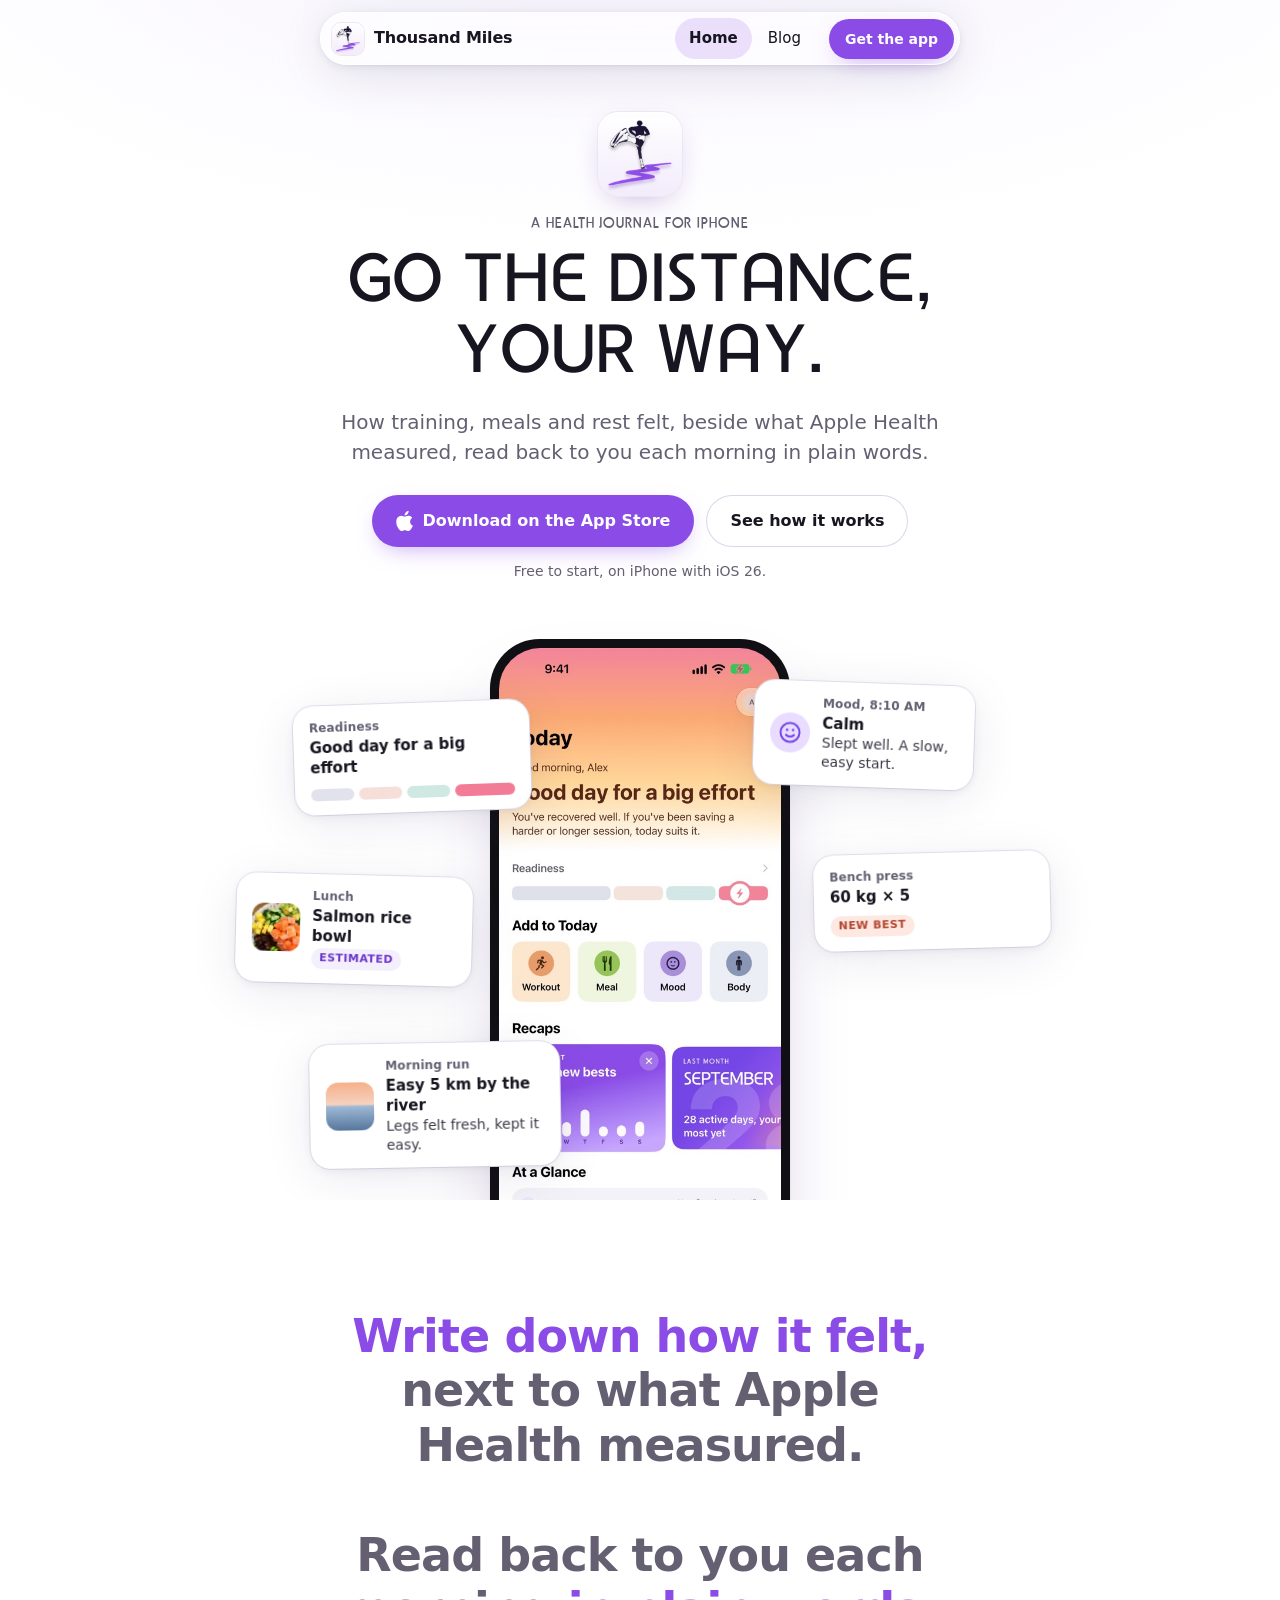
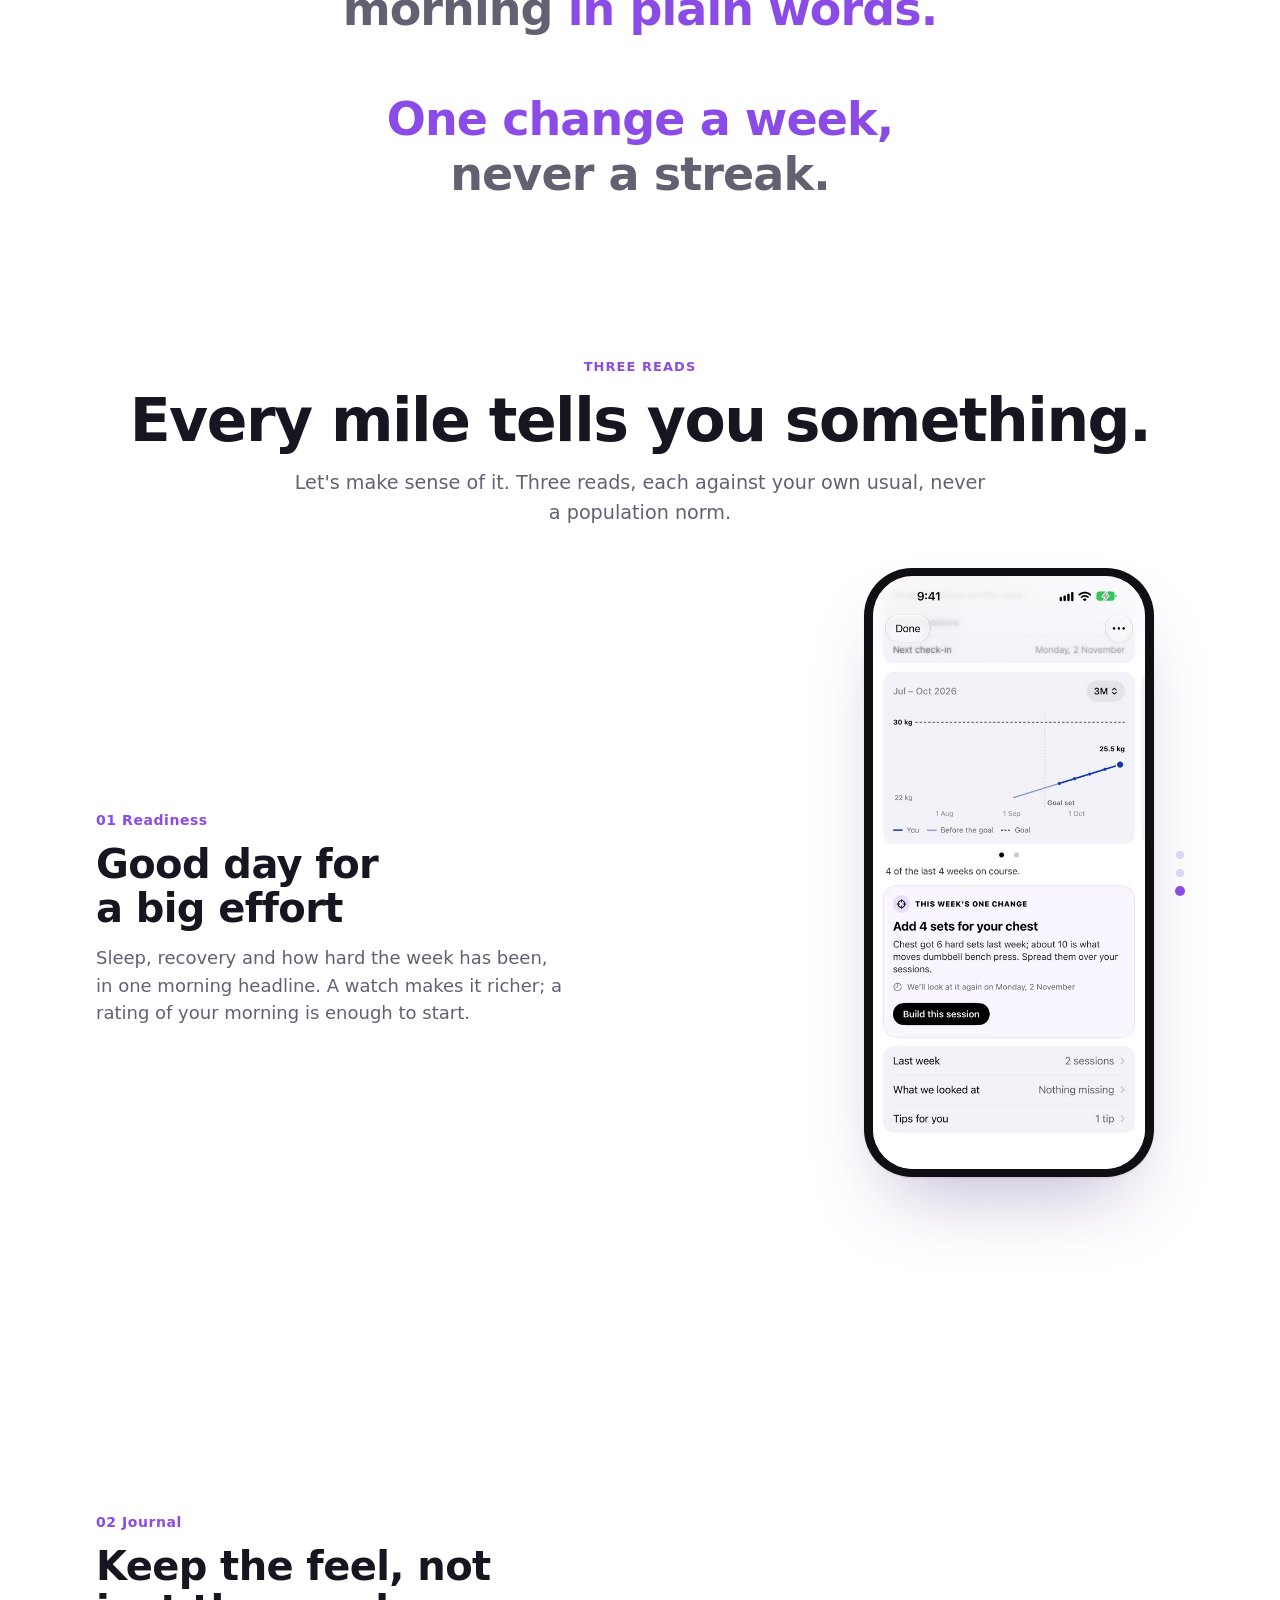
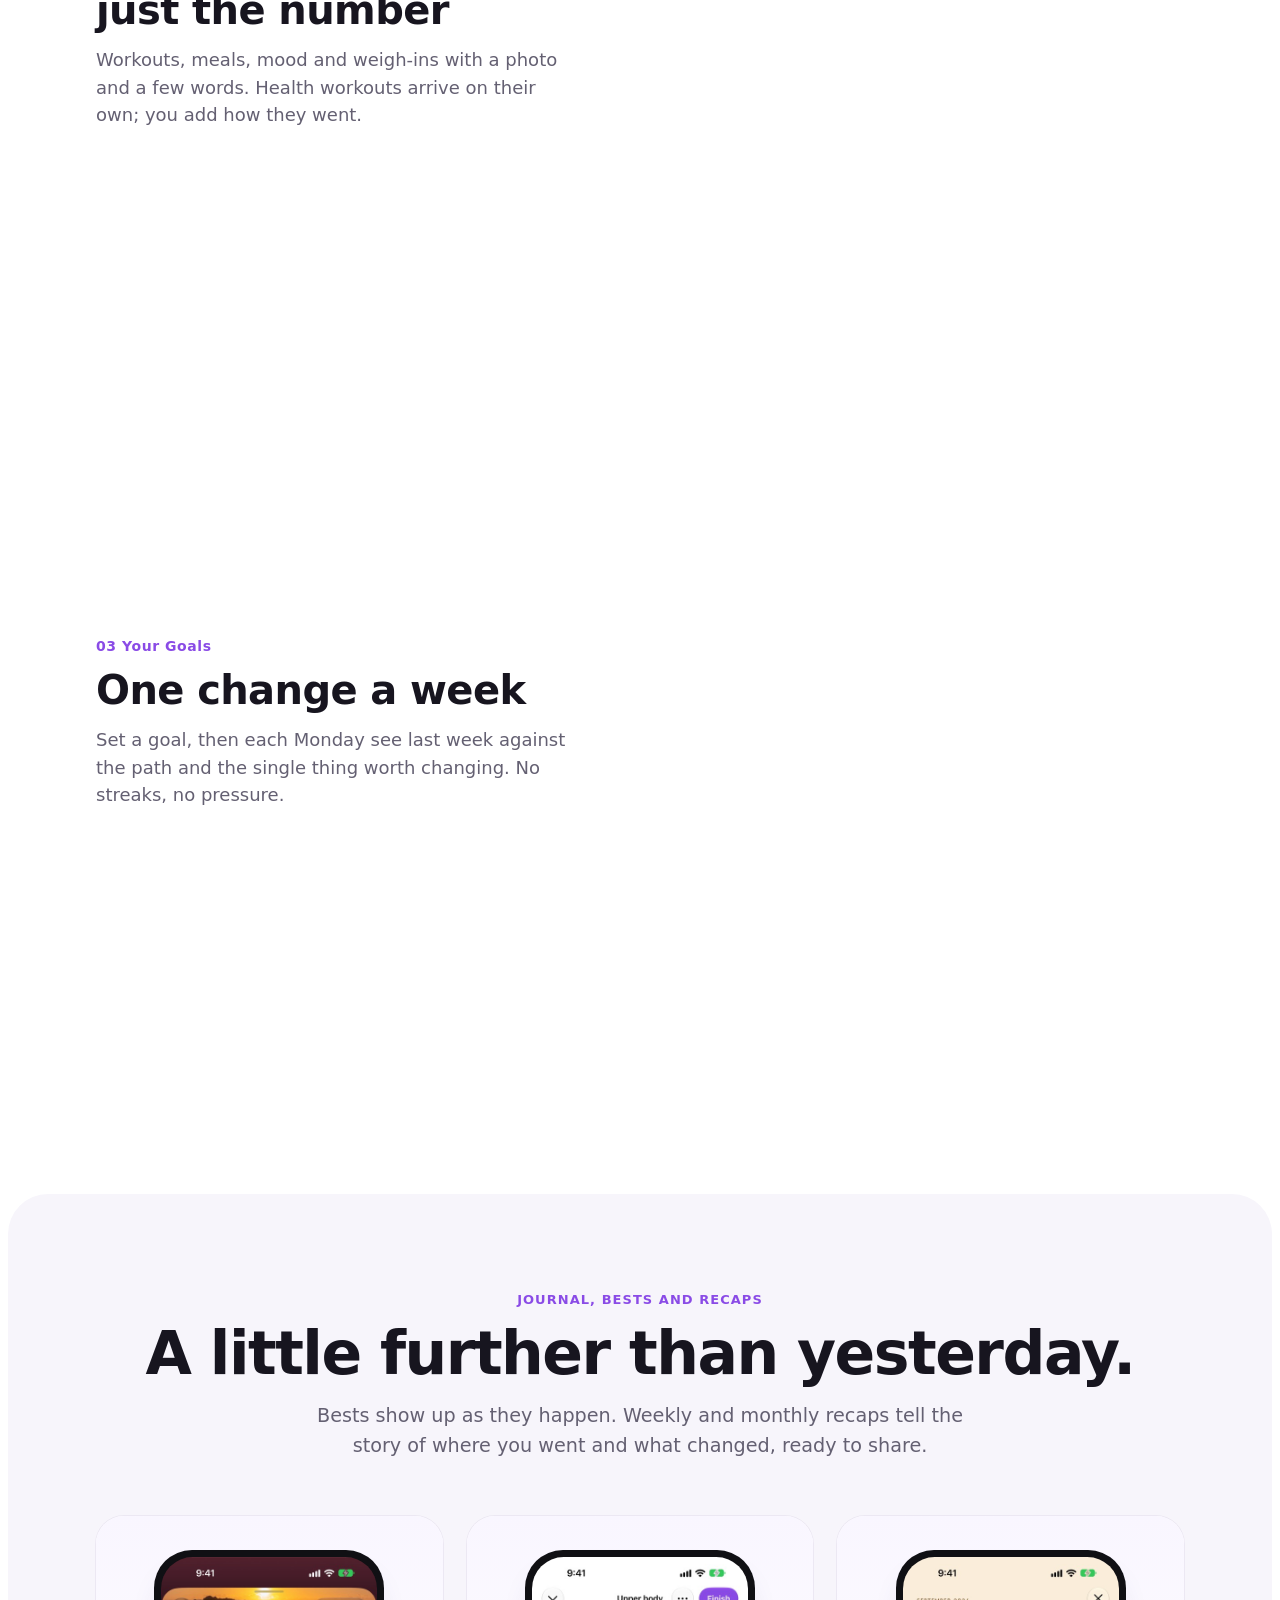
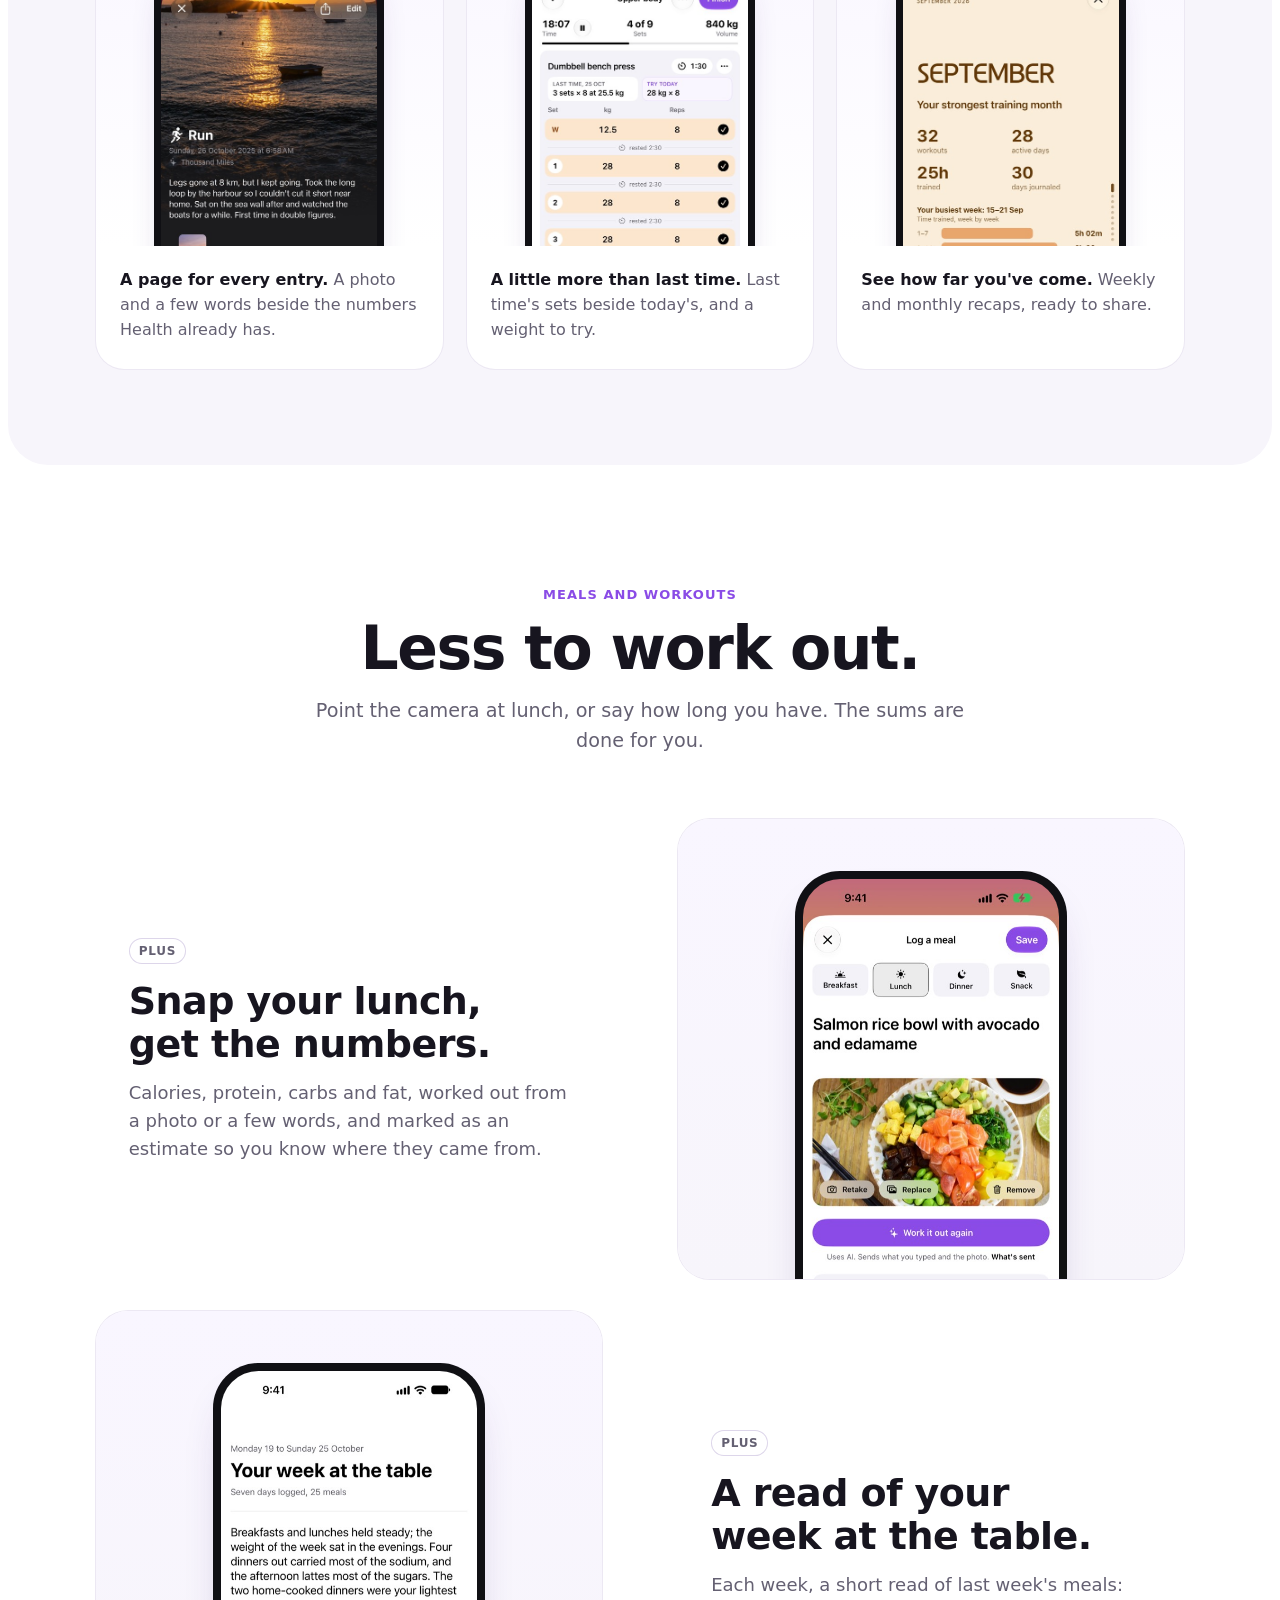
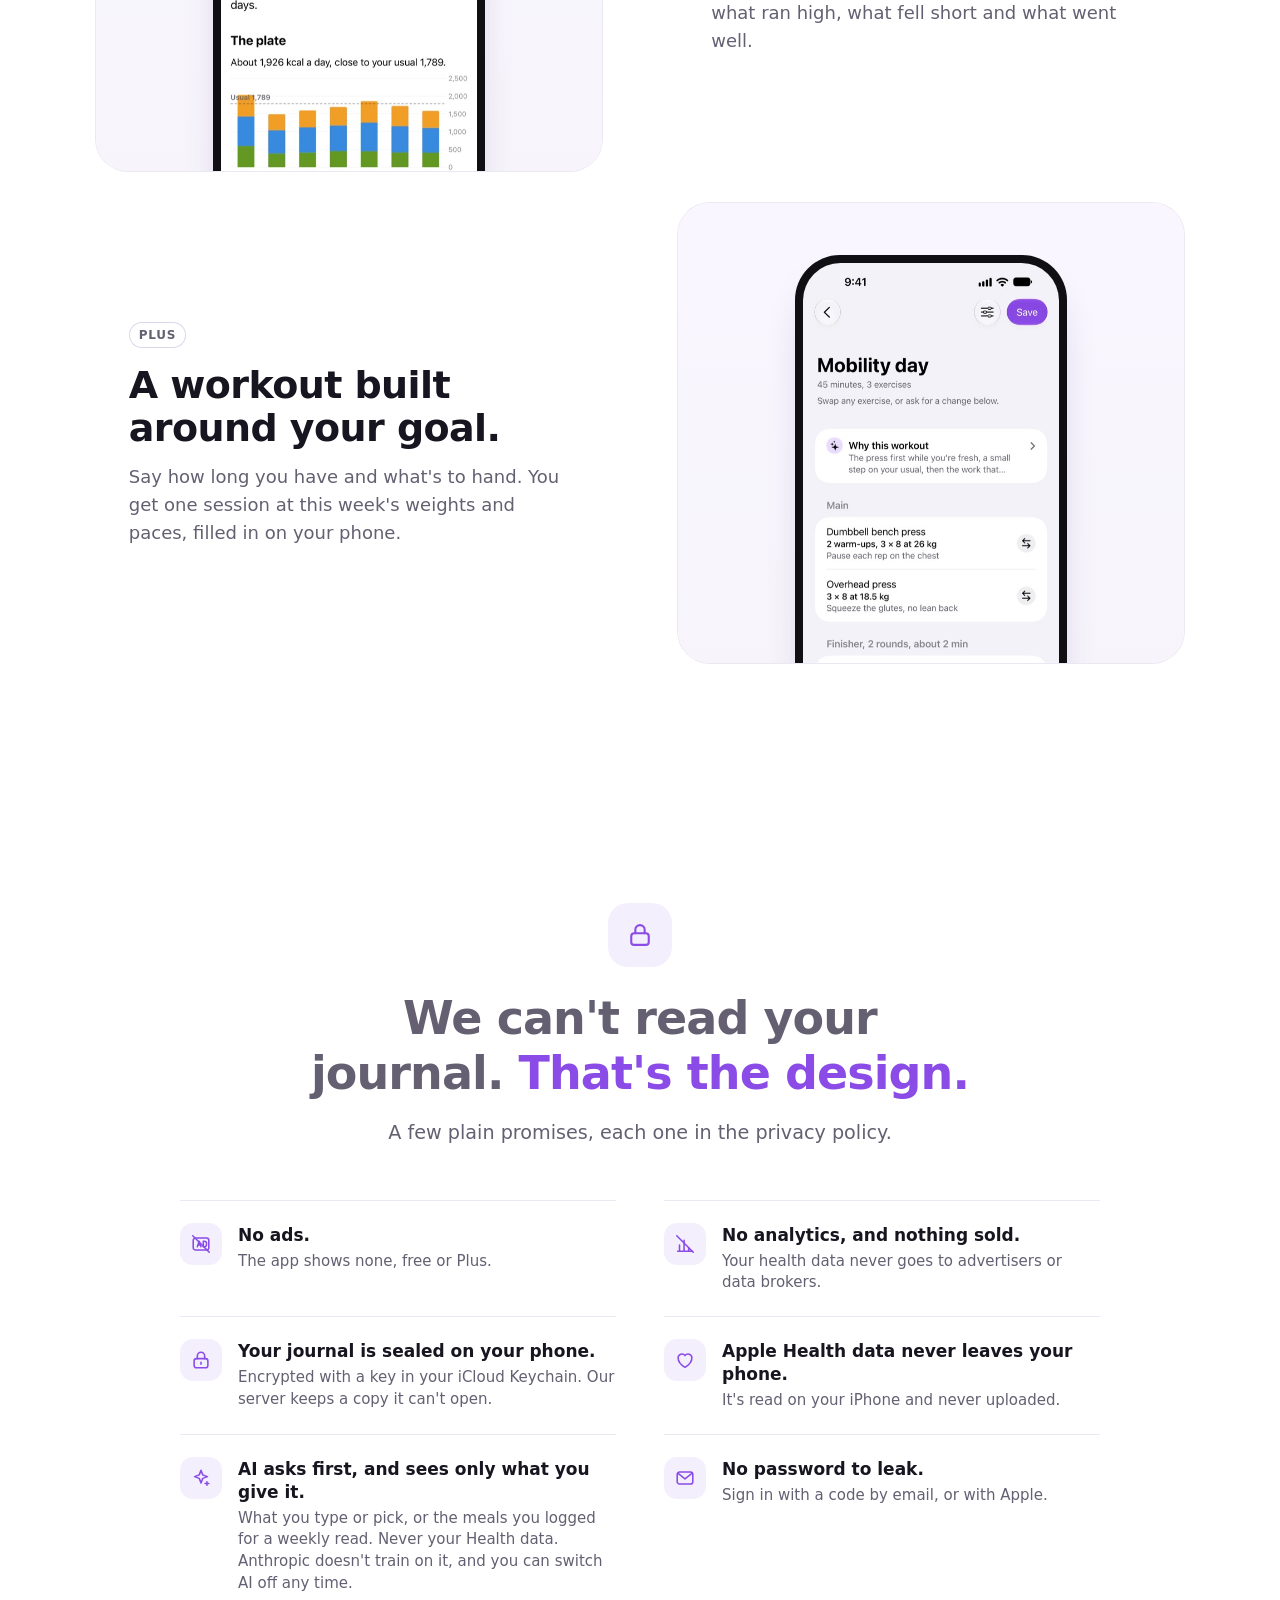
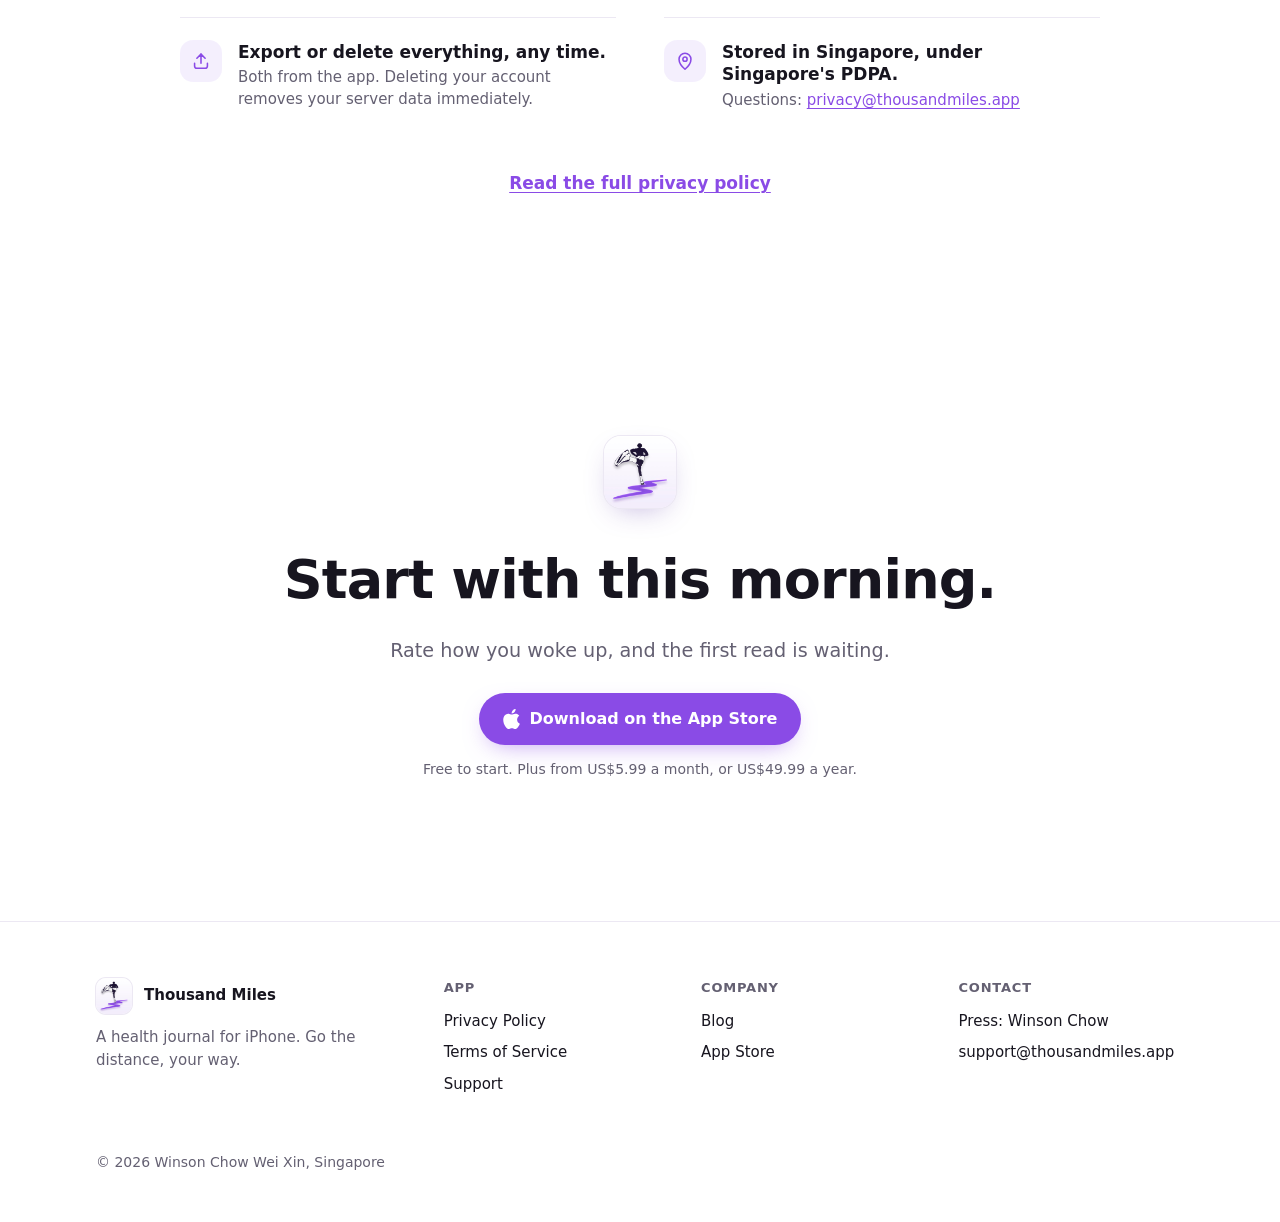
==== index.html @ f6f70934 "Publish site from thousand-miles@95ff118" ====
<!doctype html>
<html lang="en">
<head>
<meta charset="utf-8">
<meta name="viewport" content="width=device-width, initial-scale=1, viewport-fit=cover">
<title>Thousand Miles, a health journal for iPhone</title>
<meta name="description" content="Write down how training, meals and rest actually felt, next to what Apple Health measured. A morning readiness read and a weekly look at where you're going. Journaling, not tracking.">
<link rel="canonical" href="https://thousandmiles.app/">
<meta name="apple-itunes-app" content="app-id=6804423331">
<meta name="color-scheme" content="light dark">
<meta name="theme-color" content="#ffffff" media="(prefers-color-scheme: light)">
<meta name="theme-color" content="#121118" media="(prefers-color-scheme: dark)">
<meta property="og:type" content="website">
<meta property="og:site_name" content="Thousand Miles">
<meta property="og:title" content="Thousand Miles, a health journal for iPhone">
<meta property="og:description" content="Go the distance, your way. Write down how training, meals and rest actually felt, next to what Apple Health measured. Journaling, not tracking.">
<meta property="og:url" content="https://thousandmiles.app/">
<meta property="og:image" content="https://thousandmiles.app/images/og.png">
<meta property="og:image:width" content="1200">
<meta property="og:image:height" content="630">
<meta property="og:image:alt" content="The Thousand Miles logo in white on purple, with the line Go the distance, your way.">
<meta name="twitter:card" content="summary_large_image">
<meta name="twitter:title" content="Thousand Miles, a health journal for iPhone">
<meta name="twitter:description" content="Go the distance, your way. Journaling, not tracking.">
<meta name="twitter:image" content="https://thousandmiles.app/images/og.png">
<link rel="icon" href="/favicon.ico" sizes="32x32">
<link rel="icon" type="image/png" sizes="32x32" href="/images/favicon-32.png">
<link rel="icon" type="image/png" sizes="512x512" href="/images/icon-512.png">
<link rel="apple-touch-icon" href="/images/apple-touch-icon.png">
<link rel="preload" href="/fonts/astonpoliz.ttf" as="font" type="font/ttf" crossorigin>
<link rel="preload" href="/fonts/fundamental-brigade.ttf" as="font" type="font/ttf" crossorigin>
<link rel="stylesheet" href="/css/site.css">
<script>document.documentElement.classList.add('js')</script>
<script src="/js/site.js" defer></script>
</head>
<body>
<a class="skip" href="#main">Skip to content</a>
<div class="sentinel" aria-hidden="true"></div>

<header class="hdr">
  <div class="bar">
    <a class="brand" href="/" aria-label="Thousand Miles, home"><img src="/images/icon-256.jpg" alt="" width="32" height="32"><span>Thousand Miles</span></a>
    <nav class="tabs" aria-label="Main">
      <a href="/" aria-current="page">Home</a>
      <a href="/blog">Blog</a>
    </nav>
    <a class="btn btn-primary get" href="https://apps.apple.com/app/id6804423331">Get the app</a>
  </div>
</header>

<main id="main" tabindex="-1">
  <section class="hero" aria-labelledby="hero-title">
    <div class="wrap hero-copy">
      <img class="app-icon" src="/images/icon-256.jpg" alt="Thousand Miles app icon" width="84" height="84">
      <p class="eyebrow">A health journal for iPhone</p>
      <h1 id="hero-title">Go the distance, your way.</h1>
      <p class="lead">How training, meals and rest felt, beside what Apple Health measured, read back to you each morning in plain words.</p>
      <div class="cta">
        <a class="btn btn-primary" href="https://apps.apple.com/app/id6804423331">
          <svg width="17" height="20" viewBox="0 0 17 20" aria-hidden="true" fill="currentColor"><path d="M14.1 10.6c0-2.6 2.1-3.8 2.2-3.9-1.2-1.8-3.1-2-3.7-2-1.6-.2-3.1.9-3.9.9-.8 0-2-.9-3.4-.9-1.7 0-3.3 1-4.2 2.6-1.8 3.1-.5 7.7 1.3 10.2.9 1.2 1.9 2.6 3.2 2.6 1.3-.1 1.8-.8 3.3-.8s2 .8 3.4.8c1.4 0 2.3-1.3 3.1-2.5 1-1.4 1.4-2.8 1.4-2.9-.1 0-2.7-1-2.7-4.1zM11.6 3c.7-.9 1.2-2 1-3.1-1 0-2.2.7-2.9 1.5-.6.7-1.2 1.9-1 3 1.1.1 2.2-.6 2.9-1.4z"/></svg>
          Download on the App Store
        </a>
        <a class="btn btn-quiet" href="#reads">See how it works</a>
      </div>
      <p class="fine">Free to start, on iPhone with iOS 26.</p>
    </div>

    <div class="stage">
      <div class="phone"><div class="scr"><img src="/images/screen-today.jpg" alt="The Today screen: Good day for a big effort, the readiness bar, and buttons to add a workout, meal, mood or body entry." width="480" height="1043" fetchpriority="high"></div></div>
      <div class="jc jc-ready" aria-hidden="true">
        <div class="k">Readiness</div>
        <div class="t">Good day for a big effort</div>
        <div class="pills"><i></i><i></i><i></i><i></i></div>
      </div>
      <div class="jc jc-meal">
        <div class="row">
          <img class="sw sw-img" src="/images/meal-photo.jpg" alt="Photo of a salmon rice bowl" width="96" height="96">
          <div><div class="k">Lunch</div><div class="t">Salmon rice bowl</div><div class="note"><span class="tag tag-est">Estimated</span></div></div>
        </div>
      </div>
      <div class="jc jc-run">
        <div class="row">
          <div class="sw sw-run" role="img" aria-label="Photo of a morning run"></div>
          <div><div class="k">Morning run</div><div class="t">Easy 5 km by the river</div><div>Legs felt fresh, kept it easy.</div></div>
        </div>
      </div>
      <div class="jc jc-mood">
        <div class="row">
          <div class="face" aria-hidden="true"><svg width="24" height="24" viewBox="0 0 24 24" fill="none" stroke="#7446e6" stroke-width="2" stroke-linecap="round"><circle cx="12" cy="12" r="9.5"/><path d="M8 14.5c1 1.2 2.4 1.8 4 1.8s3-.6 4-1.8"/><path d="M9 9.5h.01M15 9.5h.01" stroke-width="2.6"/></svg></div>
          <div><div class="k">Mood, 8:10 AM</div><div class="t">Calm</div><div>Slept well. A slow, easy start.</div></div>
        </div>
      </div>
      <div class="jc jc-best">
        <div class="k">Bench press</div>
        <div class="t">60 kg × 5</div>
        <div class="tags"><span class="tag tag-new">New best</span></div>
      </div>
    </div>
  </section>

  <section class="statements" aria-label="What it is">
    <div class="wrap">
      <p class="stmt rv"><em>Write down how it felt,</em> next to what Apple Health measured.</p>
      <p class="stmt rv">Read back to you each morning <em>in plain words.</em></p>
      <p class="stmt rv"><em>One change a week,</em> never a streak.</p>
    </div>
  </section>

  <section class="blk reads-sec" id="reads" aria-labelledby="reads-h">
    <div class="wrap">
      <div class="center rv">
        <p class="kicker">Three reads</p>
        <h2 class="h2" id="reads-h">Every mile tells you something.</h2>
        <p class="sub">Let's make sense of it. Three reads, each against your own usual, never a population norm.</p>
      </div>
      <div class="reads" data-active="1">
        <ol class="steps">
          <li class="step" data-step="1">
            <span class="num">01 Readiness</span>
            <h3>Good day for a big effort</h3>
            <p>Sleep, recovery and how hard the week has been, in one morning headline. A watch makes it richer; a rating of your morning is enough to start.</p>
            <div class="phone"><div class="scr"><img src="/images/screen-today.jpg" alt="The Today screen reads Good day for a big effort." loading="lazy" width="480" height="1043"></div></div>
          </li>
          <li class="step" data-step="2">
            <span class="num">02 Journal</span>
            <h3>Keep the feel, not just the number</h3>
            <p>Workouts, meals, mood and weigh-ins with a photo and a few words. Health workouts arrive on their own; you add how they went.</p>
            <div class="phone"><div class="scr"><img src="/images/screen-journal.jpg" alt="The Journal: today's entries under a week calendar, led by a run from a year ago with its photos." loading="lazy" width="480" height="1043"></div></div>
          </li>
          <li class="step" data-step="3">
            <span class="num">03 Your Goals</span>
            <h3>One change a week</h3>
            <p>Set a goal, then each Monday see last week against the path and the single thing worth changing. No streaks, no pressure.</p>
            <div class="phone"><div class="scr"><img src="/images/screen-goal.jpg" alt="A strength goal's page: the chart heading for 30 kg and this week's one change." loading="lazy" width="480" height="1043"></div></div>
          </li>
        </ol>
        <div class="pin" aria-hidden="true">
          <div class="phone"><div class="scr">
            <img data-for="1" src="/images/screen-today.jpg" alt="" loading="lazy" width="480" height="1043">
            <img data-for="2" src="/images/screen-journal.jpg" alt="" loading="lazy" width="480" height="1043">
            <img data-for="3" src="/images/screen-goal.jpg" alt="" loading="lazy" width="480" height="1043">
          </div></div>
          <div class="dots"><i></i><i></i><i></i></div>
        </div>
      </div>
    </div>
  </section>

  <section class="band" aria-labelledby="further-h">
    <div class="wrap">
      <div class="center rv">
        <p class="kicker">Journal, bests and recaps</p>
        <h2 class="h2" id="further-h">A little further than yesterday.</h2>
        <p class="sub">Bests show up as they happen. Weekly and monthly recaps tell the story of where you went and what changed, ready to share.</p>
      </div>
      <div class="trio">
        <article class="tile rv">
          <div class="peek"><div class="phone"><div class="scr"><img src="/images/screen-entry-dark.jpg" alt="A run's journal page in dark mode: a harbour sunrise photo, the note, distance and pace." loading="lazy" width="480" height="1043"></div></div></div>
          <p class="cap"><b>A page for every entry.</b> A photo and a few words beside the numbers Health already has.</p>
        </article>
        <article class="tile rv" style="--d:.08s">
          <div class="peek"><div class="phone"><div class="scr"><img src="/images/screen-session.jpg" alt="An upper body session under way, with sets ticked off and a weight to try today." loading="lazy" width="480" height="1043"></div></div></div>
          <p class="cap"><b>A little more than last time.</b> Last time's sets beside today's, and a weight to try.</p>
        </article>
        <article class="tile rv" style="--d:.16s">
          <div class="peek"><div class="phone"><div class="scr"><img src="/images/screen-recap.jpg" alt="The September recap: workouts, active days, hours trained and days journaled." loading="lazy" width="480" height="1043"></div></div></div>
          <p class="cap"><b>See how far you've come.</b> Weekly and monthly recaps, ready to share.</p>
        </article>
      </div>
    </div>
  </section>

  <section class="blk" aria-labelledby="more-h">
    <div class="wrap">
      <div class="center rv">
        <p class="kicker">Meals and workouts</p>
        <h2 class="h2" id="more-h">Less to work out.</h2>
        <p class="sub">Point the camera at lunch, or say how long you have. The sums are done for you.</p>
      </div>
      <div class="rows">
        <article class="frow">
          <div class="ftext rv">
            <span class="plus-tag">Plus</span>
            <h3>Snap your lunch, get the numbers.</h3>
            <p>Calories, protein, carbs and fat, worked out from a photo or a few words, and marked as an estimate so you know where they came from.</p>
          </div>
          <div class="crop rv" style="--d:.06s"><div class="phone"><div class="scr"><img src="/images/plus-meal.jpg" alt="Logging a meal: calories, protein, carbs and fat worked out from a photo." loading="lazy" width="460" height="999"></div></div></div>
        </article>
        <article class="frow">
          <div class="ftext rv">
            <span class="plus-tag">Plus</span>
            <h3>A read of your week at the table.</h3>
            <p>Each week, a short read of last week's meals: what ran high, what fell short and what went well.</p>
          </div>
          <div class="crop rv" style="--d:.06s"><div class="phone"><div class="scr"><img src="/images/plus-table.jpg" alt="Your week at the table: a short read of last week's meals." loading="lazy" width="460" height="999"></div></div></div>
        </article>
        <article class="frow">
          <div class="ftext rv">
            <span class="plus-tag">Plus</span>
            <h3>A workout built around your goal.</h3>
            <p>Say how long you have and what's to hand. You get one session at this week's weights and paces, filled in on your phone.</p>
          </div>
          <div class="crop rv" style="--d:.06s"><div class="phone"><div class="scr"><img src="/images/plus-build.jpg" alt="Build with AI: one workout drafted for a goal." loading="lazy" width="460" height="999"></div></div></div>
        </article>
      </div>
    </div>
  </section>

  <section class="blk privacy" id="privacy" aria-labelledby="priv-h">
    <div class="wrap">
      <div class="center">
        <div class="lock rv" aria-hidden="true"><svg width="28" height="28" viewBox="0 0 24 24" fill="none" stroke="currentColor" stroke-width="1.8" stroke-linecap="round" stroke-linejoin="round"><rect x="4.5" y="10.5" width="15" height="10" rx="2.5"/><path d="M8 10.5V7.5a4 4 0 0 1 8 0v3"/></svg></div>
        <h2 class="stmt rv" id="priv-h">We can't read your journal. <em>That's the design.</em></h2>
        <p class="sub rv">A few plain promises, each one in the privacy policy.</p>
      </div>
      <ul class="promises">
        <li class="rv"><span class="ic" aria-hidden="true"><svg width="22" height="22" viewBox="0 0 24 24" fill="none" stroke="currentColor" stroke-width="1.7" stroke-linecap="round" stroke-linejoin="round"><rect x="3.5" y="5.5" width="17" height="13" rx="2.5"/><path d="M8 15l2-6 2 6M8.7 13h2.6M14.5 9v6h1.2a2.3 2.3 0 0 0 2.3-2.3v-1.4A2.3 2.3 0 0 0 15.7 9z"/><path d="M3 3l18 18"/></svg></span><span><b>No ads.</b><span class="s">The app shows none, free or Plus.</span></span></li>
        <li class="rv" style="--d:.04s"><span class="ic" aria-hidden="true"><svg width="22" height="22" viewBox="0 0 24 24" fill="none" stroke="currentColor" stroke-width="1.7" stroke-linecap="round" stroke-linejoin="round"><path d="M6 20v-7M11 20V8M16 20v-4M20 20H4"/><path d="M3 3l18 18"/></svg></span><span><b>No analytics, and nothing sold.</b><span class="s">Your health data never goes to advertisers or data brokers.</span></span></li>
        <li class="rv" style="--d:.08s"><span class="ic" aria-hidden="true"><svg width="22" height="22" viewBox="0 0 24 24" fill="none" stroke="currentColor" stroke-width="1.7" stroke-linecap="round" stroke-linejoin="round"><rect x="4.5" y="10.5" width="15" height="10" rx="2.5"/><path d="M8 10.5V7.5a4 4 0 0 1 8 0v3M12 14.5v2"/></svg></span><span><b>Your journal is sealed on your phone.</b><span class="s">Encrypted with a key in your iCloud Keychain. Our server keeps a copy it can't open.</span></span></li>
        <li class="rv" style="--d:.12s"><span class="ic" aria-hidden="true"><svg width="22" height="22" viewBox="0 0 24 24" fill="none" stroke="currentColor" stroke-width="1.7" stroke-linecap="round" stroke-linejoin="round"><path d="M12 20s-7.5-4.6-7.5-10.2A4.2 4.2 0 0 1 12 7.2a4.2 4.2 0 0 1 7.5 2.6C19.5 15.4 12 20 12 20z"/></svg></span><span><b>Apple Health data never leaves your phone.</b><span class="s">It's read on your iPhone and never uploaded.</span></span></li>
        <li class="rv" style="--d:.16s"><span class="ic" aria-hidden="true"><svg width="22" height="22" viewBox="0 0 24 24" fill="none" stroke="currentColor" stroke-width="1.7" stroke-linecap="round" stroke-linejoin="round"><path d="M12 3.5l1.9 5.1 5.1 1.9-5.1 1.9L12 17.5l-1.9-5.1L5 10.5l5.1-1.9z"/><path d="M18.5 16v4M16.5 18h4"/></svg></span><span><b>AI asks first, and sees only what you give it.</b><span class="s">What you type or pick, or the meals you logged for a weekly read. Never your Health data. Anthropic doesn't train on it, and you can switch AI off any time.</span></span></li>
        <li class="rv" style="--d:.2s"><span class="ic" aria-hidden="true"><svg width="22" height="22" viewBox="0 0 24 24" fill="none" stroke="currentColor" stroke-width="1.7" stroke-linecap="round" stroke-linejoin="round"><rect x="3.5" y="5.5" width="17" height="13" rx="2.5"/><path d="M4.5 7l7.5 6 7.5-6"/></svg></span><span><b>No password to leak.</b><span class="s">Sign in with a code by email, or with Apple.</span></span></li>
        <li class="rv" style="--d:.24s"><span class="ic" aria-hidden="true"><svg width="22" height="22" viewBox="0 0 24 24" fill="none" stroke="currentColor" stroke-width="1.7" stroke-linecap="round" stroke-linejoin="round"><path d="M12 4v10.5M7.5 9L12 4.5 16.5 9M5 14.5v3A2.5 2.5 0 0 0 7.5 20h9a2.5 2.5 0 0 0 2.5-2.5v-3"/></svg></span><span><b>Export or delete everything, any time.</b><span class="s">Both from the app. Deleting your account removes your server data immediately.</span></span></li>
        <li class="rv" style="--d:.28s"><span class="ic" aria-hidden="true"><svg width="22" height="22" viewBox="0 0 24 24" fill="none" stroke="currentColor" stroke-width="1.7" stroke-linecap="round" stroke-linejoin="round"><path d="M12 21s-6.5-5.6-6.5-11a6.5 6.5 0 0 1 13 0c0 5.4-6.5 11-6.5 11z"/><circle cx="12" cy="10" r="2.3"/></svg></span><span><b>Stored in Singapore, under Singapore's PDPA.</b><span class="s">Questions: <a href="mailto:privacy@thousandmiles.app">privacy@thousandmiles.app</a></span></span></li>
      </ul>
      <p class="center"><a class="link rv" href="/privacy">Read the full privacy policy</a></p>
    </div>
  </section>

  <section class="close" aria-labelledby="close-h">
    <div class="wrap">
      <img class="app-icon rv" src="/images/icon-256.jpg" alt="" width="72" height="72" loading="lazy">
      <h2 id="close-h" class="rv">Start with this morning.</h2>
      <p class="sub rv">Rate how you woke up, and the first read is waiting.</p>
      <div class="cta rv">
        <a class="btn btn-primary" href="https://apps.apple.com/app/id6804423331">
          <svg width="17" height="20" viewBox="0 0 17 20" aria-hidden="true" fill="currentColor"><path d="M14.1 10.6c0-2.6 2.1-3.8 2.2-3.9-1.2-1.8-3.1-2-3.7-2-1.6-.2-3.1.9-3.9.9-.8 0-2-.9-3.4-.9-1.7 0-3.3 1-4.2 2.6-1.8 3.1-.5 7.7 1.3 10.2.9 1.2 1.9 2.6 3.2 2.6 1.3-.1 1.8-.8 3.3-.8s2 .8 3.4.8c1.4 0 2.3-1.3 3.1-2.5 1-1.4 1.4-2.8 1.4-2.9-.1 0-2.7-1-2.7-4.1zM11.6 3c.7-.9 1.2-2 1-3.1-1 0-2.2.7-2.9 1.5-.6.7-1.2 1.9-1 3 1.1.1 2.2-.6 2.9-1.4z"/></svg>
          Download on the App Store
        </a>
      </div>
      <p class="fine rv">Free to start. Plus from US$5.99 a month, or US$49.99 a year.</p>
    </div>
  </section>
</main>

<footer>
  <div class="wrap">
    <div class="fgrid">
      <div><div class="fbrand"><img src="/images/icon-256.jpg" alt="" width="36" height="36" loading="lazy">Thousand Miles</div><p>A health journal for iPhone. Go the distance, your way.</p></div>
      <div><h2>App</h2><ul>
        <li><a href="/privacy">Privacy Policy</a></li>
        <li><a href="/terms">Terms of Service</a></li>
        <li><a href="/support">Support</a></li>
      </ul></div>
      <div><h2>Company</h2><ul>
        <li><a href="/blog">Blog</a></li>
        <li><a href="https://apps.apple.com/app/id6804423331">App Store</a></li>
      </ul></div>
      <div><h2>Contact</h2><ul>
        <li><a href="mailto:support@thousandmiles.app">Press: Winson Chow</a></li>
        <li><a href="mailto:support@thousandmiles.app">support@thousandmiles.app</a></li>
      </ul></div>
    </div>
    <p class="copy">© 2026 Winson Chow Wei Xin, Singapore</p>
  </div>
</footer>
</body>
</html>
---- css/site.css ----
/* thousandmiles.app: "Quiet white" (approved 2026-10-28).
   White on white, the one purple (Lavender Indigo) for buttons and accents,
   frosted glass for the header and the newsroom's contact cards.
   Brand faces on brand moments only: Astonpoliz for the hero headline,
   Fundamental Brigade for the hero eyebrow. Everything else is the
   visitor's system font. No external requests of any kind. */

@font-face{font-family:"Astonpoliz";src:url("/fonts/astonpoliz.ttf") format("truetype");font-display:swap}
@font-face{font-family:"Fundamental Brigade";src:url("/fonts/fundamental-brigade.ttf") format("truetype");font-display:swap}

:root{
  color-scheme:light;
  --bg:#ffffff; --bg-top:#f5f1fd; --surface:#ffffff; --band:#f7f5fb; --wash:#f9f6ff;
  --line:#ece8f3; --line-strong:#ddd6ea;
  --ink:#17151f; --text:#3c3946; --muted:#646072;
  --accent:#8a4be6; --accent-deep:#6b36c9; --glass-hl:rgb(255 255 255 / .5); --btn:#8a4be6; --on-btn:#ffffff; --btn-hover:#7a3cd8;
  --soft:rgb(138 75 230 / .09); --soft-2:rgb(138 75 230 / .16);
  --coral:#b4452e; --coral-wash:#fde8e2;
  --frame:#101014; --frame-edge:transparent;
  --card-shadow:0 .6px 3px -.8px rgb(40 20 90 / .08),0 2.3px 11.4px -1.7px rgb(40 20 90 / .08),0 10px 50px -2.5px rgb(40 20 90 / .10);
  --phone-shadow:0 1px 2px rgb(20 10 40 / .1),0 40px 80px -30px rgb(60 30 120 / .35);
  --glass-tint:255 255 255; --glass-alpha:.6; --glass-ink:#17151f;
  --glass-rim-hi:rgb(255 255 255 / .95); --glass-rim-lo:rgb(255 255 255 / .2);
  --glass-shadow:0 .6px 3px -.8px rgb(30 10 70 / .1),0 2.3px 11.4px -1.7px rgb(30 10 70 / .1),0 10px 50px -2.5px rgb(30 10 70 / .12);
  --display:"Astonpoliz",-apple-system,BlinkMacSystemFont,"SF Pro Display",system-ui,sans-serif;
  --eyebrow:"Fundamental Brigade",-apple-system,BlinkMacSystemFont,system-ui,sans-serif;
  --body:-apple-system,BlinkMacSystemFont,"SF Pro Text","SF Pro Display",system-ui,"Segoe UI",Roboto,sans-serif;
  --wrap:1120px;
  --gut-l:max(16px,env(safe-area-inset-left,0px)); --gut-r:max(16px,env(safe-area-inset-right,0px));
  --ease:cubic-bezier(.2,.8,.2,1);
}
@media (prefers-color-scheme:dark){:root:not([data-theme="light"]){
  color-scheme:dark;
  --bg:#121118; --bg-top:#1b1628; --surface:#1c1a24; --band:#17151e; --wash:#1a1624;
  --line:#2c2838; --line-strong:#3a3549;
  --ink:#f4f2f8; --text:#d9d5e3; --muted:#a8a3b7;
  --accent:#a06af2; --accent-deep:#c4a8f7; --glass-hl:rgb(255 255 255 / .1); --btn:#8a4be6; --on-btn:#ffffff; --btn-hover:#9a5df0;
  --soft:rgb(160 106 242 / .14); --soft-2:rgb(160 106 242 / .24);
  --coral:#f6a590; --coral-wash:#3a201b;
  --frame:#050507; --frame-edge:#34313e;
  --card-shadow:0 1px 0 rgb(255 255 255 / .03) inset,0 12px 40px -12px rgb(0 0 0 / .6);
  --phone-shadow:0 40px 80px -30px rgb(0 0 0 / .8),0 0 60px -10px rgb(160 106 242 / .18);
  --glass-tint:30 27 40; --glass-alpha:.58; --glass-ink:#f4f2f8;
  --glass-rim-hi:rgb(255 255 255 / .28); --glass-rim-lo:rgb(255 255 255 / .04);
  --glass-shadow:0 10px 40px -6px rgb(0 0 0 / .55);
}}
:root[data-theme="dark"]{
  color-scheme:dark;
  --bg:#121118; --bg-top:#1b1628; --surface:#1c1a24; --band:#17151e; --wash:#1a1624;
  --line:#2c2838; --line-strong:#3a3549;
  --ink:#f4f2f8; --text:#d9d5e3; --muted:#a8a3b7;
  --accent:#a06af2; --accent-deep:#c4a8f7; --glass-hl:rgb(255 255 255 / .1); --btn:#8a4be6; --on-btn:#ffffff; --btn-hover:#9a5df0;
  --soft:rgb(160 106 242 / .14); --soft-2:rgb(160 106 242 / .24);
  --coral:#f6a590; --coral-wash:#3a201b;
  --frame:#050507; --frame-edge:#34313e;
  --card-shadow:0 1px 0 rgb(255 255 255 / .03) inset,0 12px 40px -12px rgb(0 0 0 / .6);
  --phone-shadow:0 40px 80px -30px rgb(0 0 0 / .8),0 0 60px -10px rgb(160 106 242 / .18);
  --glass-tint:30 27 40; --glass-alpha:.58; --glass-ink:#f4f2f8;
  --glass-rim-hi:rgb(255 255 255 / .28); --glass-rim-lo:rgb(255 255 255 / .04);
  --glass-shadow:0 10px 40px -6px rgb(0 0 0 / .55);
}

*,*::before,*::after{box-sizing:border-box}
html{-webkit-text-size-adjust:100%;text-size-adjust:100%}
@media (prefers-reduced-motion:no-preference){html{scroll-behavior:smooth}}
body{margin:0;background:var(--bg);color:var(--text);font:400 17px/1.55 var(--body);-webkit-font-smoothing:antialiased;overflow-x:clip}
img{max-width:100%;height:auto}
a{color:var(--accent);text-underline-offset:3px}
h1,h2,h3,h4{color:var(--ink);margin:0;font-weight:700;letter-spacing:-.015em;text-wrap:balance}
p{margin:0}
:focus-visible{outline:2px solid var(--accent);outline-offset:3px;border-radius:10px}
[id]{scroll-margin-top:96px}
main:focus{outline:none}
.wrap{max-width:var(--wrap);margin:0 auto;padding-left:var(--gut-l);padding-right:var(--gut-r)}
.vh{position:absolute!important;width:1px;height:1px;overflow:hidden;clip:rect(0 0 0 0);white-space:nowrap}
.skip{position:absolute;left:16px;top:-60px;z-index:50;background:var(--btn);color:var(--on-btn);padding:10px 16px;border-radius:999px}
.skip:focus{top:12px}
[hidden]{display:none!important}
html:not(.js) .needs-js{display:none!important}

/* ---------- buttons ---------- */
.btn{display:inline-flex;align-items:center;justify-content:center;gap:10px;min-height:52px;padding:0 24px;border-radius:999px;font:600 16px/1 var(--body);text-decoration:none;border:0;cursor:pointer;transition:background-color .2s,transform .2s var(--ease),box-shadow .2s}
.btn-primary{background:var(--btn);color:var(--on-btn);box-shadow:0 8px 24px -10px rgb(138 75 230 / .6)}
.btn-primary:hover{background:var(--btn-hover)}
.btn-primary:active,.btn-quiet:active{transform:scale(.98)}
.btn-quiet{background:transparent;color:var(--ink);box-shadow:inset 0 0 0 1px var(--line-strong)}
.btn-quiet:hover{background:var(--soft)}
.btn svg{flex:none}
.btn-sm{min-height:40px;padding:0 16px;font-size:14px}

/* ---------- glass (frosted) ---------- */
.glass,.hdr.scrolled .bar{
  color:var(--glass-ink);
  background:rgb(var(--glass-tint) / var(--glass-alpha));
  -webkit-backdrop-filter:saturate(180%) blur(14px);backdrop-filter:saturate(180%) blur(14px);
  box-shadow:inset 0 1px 0 var(--glass-hl),var(--glass-shadow);
}
.glass{position:relative;isolation:isolate}
.glass::before,.bar::before{
  content:"";position:absolute;inset:0;border-radius:inherit;padding:1px;pointer-events:none;
  background:linear-gradient(135deg,var(--glass-rim-hi),var(--glass-rim-lo) 38%,var(--glass-rim-lo) 62%,var(--glass-rim-hi));
  -webkit-mask:linear-gradient(#000 0 0) content-box,linear-gradient(#000 0 0);-webkit-mask-composite:xor;mask-composite:exclude;
}
.bar::before{opacity:0;transition:opacity .3s}
.hdr.scrolled .bar::before{opacity:1}
@supports not ((backdrop-filter:blur(1px)) or (-webkit-backdrop-filter:blur(1px))){
  .glass,.hdr.scrolled .bar{background:rgb(var(--glass-tint) / .95)}
}
@media (prefers-reduced-transparency:reduce){
  .glass,.hdr.scrolled .bar{background:rgb(var(--glass-tint) / .97);-webkit-backdrop-filter:none;backdrop-filter:none}
}
@media (prefers-contrast:more){
  .glass,.hdr.scrolled .bar{background:rgb(var(--glass-tint) / .98)}
  .glass::before,.hdr.scrolled .bar::before{background:currentColor;opacity:.55}
}
@media (forced-colors:active){
  .glass,.hdr.scrolled .bar{border:1px solid CanvasText}
  .glass::before,.bar::before{display:none}
}

/* ---------- header ---------- */
.sentinel{position:absolute;top:56px;left:0;width:1px;height:1px}
.hdr{position:fixed;inset:0 0 auto;z-index:30;pointer-events:none;padding-top:env(safe-area-inset-top,0px)}
.bar{pointer-events:auto;position:relative;display:flex;align-items:center;gap:8px;margin:0 auto;max-width:var(--wrap);
  padding:16px calc(var(--gut-r) + 8px) 16px calc(var(--gut-l) + 8px);border-radius:999px;
  transition:max-width .5s var(--ease),padding .5s var(--ease),margin .5s var(--ease),background-color .35s,box-shadow .35s}
.hdr.scrolled .bar{max-width:640px;margin-top:12px;padding:6px 6px 6px 8px}
.brand{display:flex;align-items:center;gap:10px;color:var(--ink);text-decoration:none;font-weight:650;font-size:16px;letter-spacing:-.01em;margin-right:auto;padding:4px 8px 4px 4px;border-radius:999px}
.brand img{width:32px;height:32px;border-radius:9px;box-shadow:0 0 0 1px var(--line)}
.tabs{display:flex;gap:2px}
.tabs a{color:var(--ink);text-decoration:none;font-size:15px;font-weight:500;padding:9px 14px;border-radius:999px;transition:background-color .2s}
.tabs a:hover{background:var(--soft)}
.tabs a[aria-current="page"]{background:var(--soft-2);font-weight:600}
.get{margin-left:6px;min-height:40px;padding:0 16px;font-size:14px;white-space:nowrap;flex:none}
@media (max-width:640px){
  .bar{gap:2px;padding:10px var(--gut-r) 10px var(--gut-l)}
  .hdr.scrolled .bar{margin:8px var(--gut-r) 0 var(--gut-l);padding:5px}
  .brand span{display:none}
  .brand{padding:2px;margin-right:auto}
  .brand img{width:30px;height:30px}
  .tabs a{font-size:14px;padding:8px 9px}
  .get{margin-left:2px;padding:0 12px;font-size:13px;min-height:36px}
}
@media (max-width:350px){.tabs a{padding:8px 5px;font-size:13px}.get{padding:0 9px;font-size:12px}.brand img{width:26px;height:26px}}

/* ---------- reveal (once, only with JS and motion) ---------- */
@media (prefers-reduced-motion:no-preference){
  .js .rv{opacity:0;transform:translateY(12px) scale(.98);transition:opacity .7s var(--ease),transform .7s var(--ease);transition-delay:var(--d,0s)}
  .js .rv.in{opacity:1;transform:none}
}

/* ---------- phone ---------- */
.phone{--w:290px;width:var(--w);padding:calc(var(--w)*.03);border-radius:calc(var(--w)*.165);background:var(--frame);box-shadow:0 0 0 1px var(--frame-edge),var(--phone-shadow);flex:none}
.scr{position:relative;border-radius:calc(var(--w)*.138);overflow:hidden;aspect-ratio:480/1043;background:#fff}
.scr img{display:block;width:100%;height:100%;object-fit:cover}
.scr img+img{position:absolute;inset:0}

/* ---------- hero ---------- */
.hero{position:relative;overflow-x:clip;padding-top:calc(112px + env(safe-area-inset-top,0px));
  background:radial-gradient(1200px 520px at 50% -120px,var(--bg-top),transparent 70%),var(--bg)}
.hero-copy{text-align:center;display:flex;flex-direction:column;align-items:center}
.app-icon{width:84px;height:84px;border-radius:20px;box-shadow:0 0 0 1px var(--line),0 10px 30px -12px rgb(80 40 160 / .4)}
.eyebrow{font:400 15px/1.2 var(--eyebrow);letter-spacing:.06em;text-transform:uppercase;color:var(--muted);margin-top:18px}
.hero h1{font:400 clamp(30px,6.4vw,68px)/1.04 var(--display);text-transform:uppercase;letter-spacing:.01em;margin-top:14px;max-width:14ch}
.lead{font-size:clamp(17px,1.6vw,20px);line-height:1.5;color:var(--muted);max-width:34em;margin-top:20px}
.cta{display:flex;flex-wrap:wrap;gap:12px;justify-content:center;margin-top:28px}
.fine{font-size:14px;color:var(--muted);margin-top:14px}

.stage{--pw:300px;position:relative;max-width:1040px;margin:56px auto 0;height:clamp(420px,46vw,560px);clip-path:inset(-400px -100vw 0 -100vw)}
.stage .phone{--w:var(--pw);margin:0 auto;position:relative;z-index:1}
.jc{position:absolute;z-index:2;width:236px;background:var(--surface);border-radius:20px;padding:14px 16px;box-shadow:var(--card-shadow),0 0 0 1px var(--line);transform:rotate(var(--r,0deg));text-align:left;font-size:14px;line-height:1.35;color:var(--text)}
.jc .k{font-size:12px;font-weight:600;color:var(--muted);letter-spacing:.01em}
.jc .t{font-size:15px;font-weight:650;color:var(--ink);margin-top:2px}
.jc .row{display:flex;gap:12px;align-items:center}
.jc .tags{margin-top:8px}
.sw{width:48px;height:48px;border-radius:12px;flex:none}
.sw-img{display:block;object-fit:cover;background:var(--band)}
.sw-run{background:linear-gradient(180deg,#f6b089 0%,#f5d2c0 46%,#9fb9d6 50%,#55769c 100%)}
.pills{display:flex;gap:5px;margin-top:10px}
.pills i{height:12px;border-radius:99px;flex:1}
.pills i:nth-child(1){background:#e1e2ec}.pills i:nth-child(2){background:#f6dfd8}.pills i:nth-child(3){background:#cfe8e2}
.pills i:nth-child(4){background:#f27c96;flex:1.4;position:relative}
.face{width:40px;height:40px;border-radius:50%;background:#e9dcff;display:grid;place-items:center;flex:none}
.tag{display:inline-block;font-size:11px;font-weight:700;letter-spacing:.04em;text-transform:uppercase;border-radius:99px;padding:3px 8px}
.tag-new{background:var(--coral-wash);color:var(--coral)}
.tag-est{background:var(--soft);color:var(--accent-deep)}
.jc-ready{right:calc(50% + var(--pw)/2 - 40px);top:64px;--r:-2deg;--dx:-34px;--dy:30px;--r0:-6deg;--dl:.75s}
.jc-meal{right:calc(50% + var(--pw)/2 + 18px);top:236px;--r:1.5deg;--dx:-48px;--dy:18px;--r0:5deg;--dl:.9s}
.jc-run{right:calc(50% + var(--pw)/2 - 70px);top:404px;--r:-1deg;--dx:-26px;--dy:40px;--r0:-4deg;--dl:1.15s;width:250px}
.jc-mood{left:calc(50% + var(--pw)/2 - 36px);top:44px;--r:2deg;--dx:36px;--dy:28px;--r0:6deg;--dl:.82s;width:220px}
.jc-best{left:calc(50% + var(--pw)/2 + 24px);top:214px;--r:-1.5deg;--dx:52px;--dy:16px;--r0:-5deg;--dl:1s}
@media (prefers-reduced-motion:no-preference){
  .stage .phone{animation:rise 1.25s var(--ease) .15s both}
  .jc{animation:drift 1s var(--ease) var(--dl) both}
}
@keyframes rise{from{opacity:0;transform:translateY(110px) scale(.9)}40%{opacity:1}to{opacity:1;transform:none}}
@keyframes drift{from{opacity:0;transform:translate(var(--dx),var(--dy)) rotate(var(--r0)) scale(.94)}to{opacity:1;transform:rotate(var(--r))}}
@media (max-width:900px){
  .stage{--pw:250px}
  .jc{width:200px;padding:12px 13px}
  .jc-meal{right:calc(50% + var(--pw)/2 - 20px);top:250px}
  .jc-best{left:calc(50% + var(--pw)/2 - 30px);top:240px}
  .jc-run{display:none}
}
@media (max-width:640px){
  .stage{--pw:212px;height:410px;margin-top:40px}
  .jc{width:156px;padding:10px 11px;border-radius:16px;font-size:12.5px}
  .jc .t{font-size:13.5px}
  .jc .k{font-size:11px}
  .sw{width:36px;height:36px;border-radius:9px}
  .jc .row{gap:9px}
  .jc-ready{right:auto;left:var(--gut-l);top:34px}
  .jc-meal{right:var(--gut-r);left:auto;top:168px}
  .jc-best{left:var(--gut-l);right:auto;top:292px}
  .jc-mood{display:none}
  .jc-meal .note{display:none}
}

/* ---------- sections ---------- */
section.blk{padding:120px 0}
section.blk.reads-sec{padding-top:60px}
.kicker{font-size:13px;font-weight:650;letter-spacing:.08em;text-transform:uppercase;color:var(--accent)}
.kicker+.h2{margin-top:12px}
.h2{font-size:clamp(34px,5vw,60px);line-height:1.05;letter-spacing:-.025em}
.sub{font-size:clamp(17px,1.5vw,20px);color:var(--muted);margin-top:16px;max-width:36em}
.center{text-align:center}.center .sub{margin-left:auto;margin-right:auto}

.statements{padding:110px 0 40px}
.stmt{font-size:clamp(26px,3.6vw,46px);line-height:1.18;font-weight:650;letter-spacing:-.02em;color:var(--muted);text-align:center;max-width:22ch;margin:0 auto 56px;text-wrap:balance}
.stmt em{font-style:normal;color:var(--accent)}

/* reads: a pinned phone beside three steps */
.reads{display:grid;grid-template-columns:1fr auto;gap:72px;margin-top:40px}
.steps{list-style:none;margin:0;padding:0}
.step{min-height:78vh;display:flex;flex-direction:column;justify-content:center;max-width:470px}
.js .step{opacity:.3;transition:opacity .45s}
.reads[data-active="1"] [data-step="1"],.reads[data-active="2"] [data-step="2"],.reads[data-active="3"] [data-step="3"]{opacity:1}
.step .num{font-size:14px;font-weight:650;color:var(--accent);letter-spacing:.04em}
.step h3{font-size:clamp(28px,3.2vw,40px);line-height:1.1;margin-top:10px}
.step p{color:var(--muted);margin-top:14px;font-size:18px}
.step .phone{display:none}
.pin{position:sticky;top:calc(50vh - var(--ph)/2 + 24px);align-self:start;display:flex;align-items:center;gap:22px;--pwid:min(290px,calc((100vh - 150px)*.445));--ph:calc(var(--pwid)*2.235)}
.pin .phone{--w:var(--pwid)}
.pin .scr img{transition:opacity .6s ease;opacity:0}
.reads[data-active="1"] .pin [data-for="1"],.reads[data-active="2"] .pin [data-for="2"],.reads[data-active="3"] .pin [data-for="3"]{opacity:1}
.dots{display:flex;flex-direction:column;gap:10px}
.dots i{width:8px;height:8px;border-radius:50%;background:var(--line-strong);transition:background-color .3s,transform .3s}
.reads[data-active="1"] .dots i:nth-child(1),.reads[data-active="2"] .dots i:nth-child(2),.reads[data-active="3"] .dots i:nth-child(3){background:var(--accent);transform:scale(1.25)}
@media (max-width:800px){
  .reads{display:block}
  .pin{display:none}
  .step,.js .step{min-height:0;opacity:1;max-width:none;align-items:flex-start;padding:28px 0 52px}
  .step .phone{display:block;--w:min(250px,64vw);margin:28px auto 0;align-self:center}
}
@media (prefers-reduced-motion:reduce){.pin .scr img,.js .step,.dots i{transition:none}}

/* journal band */
.band{background:var(--band);border-radius:40px;padding:96px 0;margin:0 max(8px,env(safe-area-inset-left,0px))}
.trio{display:grid;grid-template-columns:repeat(3,1fr);gap:24px;margin-top:56px}
.tile{background:var(--surface);border-radius:28px;box-shadow:0 0 0 1px var(--line);overflow:hidden;display:flex;flex-direction:column}
.tile .peek{height:330px;overflow:hidden;display:flex;justify-content:center;align-items:flex-start;padding-top:34px;background:linear-gradient(180deg,var(--wash),var(--surface))}
.tile .phone{--w:230px;box-shadow:0 0 0 1px var(--frame-edge),0 20px 40px -24px rgb(60 30 120 / .45)}
.tile .cap{padding:22px 24px 26px;color:var(--muted);font-size:16px}
.tile .cap b{color:var(--ink);font-weight:650}
@media (max-width:860px){.trio{grid-template-columns:1fr;max-width:460px;margin-left:auto;margin-right:auto}.band{border-radius:28px;padding:72px 0}}

/* privacy */
.lock{width:64px;height:64px;border-radius:20px;background:var(--soft);display:grid;place-items:center;margin:0 auto 24px;color:var(--accent)}
.privacy .stmt{margin-bottom:0}
.privacy .sub{margin-top:18px}
.promises{display:grid;grid-template-columns:1fr 1fr;column-gap:48px;max-width:920px;margin:52px auto 0;padding:0;list-style:none}
.promises li{display:flex;gap:16px;align-items:flex-start;padding:22px 0;border-top:1px solid var(--line)}
.promises .ic{width:42px;height:42px;border-radius:13px;background:var(--soft);color:var(--accent);display:grid;place-items:center;flex:none}
.promises b{display:block;color:var(--ink);font-size:17px;font-weight:650;line-height:1.35;margin-top:1px}
.promises .s{display:block;color:var(--muted);font-size:15px;line-height:1.45;margin-top:4px}
.promises a{overflow-wrap:anywhere}
.privacy .link{display:inline-block;margin-top:36px;font-weight:600}
@media (max-width:700px){.promises{grid-template-columns:1fr;margin-top:36px}.promises li{padding:18px 0}}

/* meals and workouts (Plus, as outcomes) */
.rows{display:flex;flex-direction:column;gap:32px;margin-top:64px}
.frow{display:grid;grid-template-columns:1fr 1fr;gap:clamp(32px,6vw,88px);align-items:center}
.frow:nth-child(even) .ftext{order:2}
.ftext{max-width:440px;justify-self:center}
.ftext h3{font-size:clamp(26px,3vw,38px);line-height:1.12;margin-top:16px}
.ftext p{color:var(--muted);font-size:18px;margin-top:14px}
.plus-tag{display:inline-block;font-size:12px;font-weight:650;letter-spacing:.06em;text-transform:uppercase;color:var(--muted);padding:4px 10px;border-radius:99px;box-shadow:inset 0 0 0 1px var(--line-strong)}
.crop{height:460px;border-radius:32px;overflow:hidden;display:flex;justify-content:center;align-items:flex-start;padding-top:52px;background:linear-gradient(180deg,var(--wash),var(--band));box-shadow:0 0 0 1px var(--line)}
.crop .phone{--w:272px;box-shadow:0 0 0 1px var(--frame-edge),0 24px 48px -26px rgb(60 30 120 / .45)}
@media (max-width:800px){
  .rows{gap:56px;margin-top:48px}
  .frow{grid-template-columns:1fr;gap:24px}
  .frow:nth-child(even) .ftext{order:0}
  .ftext{justify-self:start}
  .crop{height:400px;padding-top:40px;border-radius:28px}
  .crop .phone{--w:min(250px,66vw)}
}

/* closing */
.close{padding:120px 0 140px;text-align:center}
.close .app-icon{width:72px;height:72px;border-radius:17px}
.close h2{font-size:clamp(32px,4.6vw,54px);margin-top:22px}
.close .sub{margin:14px auto 0}

/* ---------- footer ---------- */
footer{border-top:1px solid var(--line);padding:56px 0 calc(48px + env(safe-area-inset-bottom,0px));font-size:15px}
.fgrid{display:grid;grid-template-columns:1.4fr repeat(3,1fr);gap:32px}
.fbrand{display:flex;gap:12px;align-items:center;color:var(--ink);font-weight:650}
.fbrand img{width:36px;height:36px;border-radius:10px;box-shadow:0 0 0 1px var(--line)}
.fbrand+p{color:var(--muted);margin-top:12px;max-width:22em}
footer h2{font-size:13px;letter-spacing:.06em;text-transform:uppercase;color:var(--muted);font-weight:650}
footer ul{list-style:none;padding:0;margin:12px 0 0}
footer li{margin:8px 0}
footer li a{color:var(--ink);text-decoration:none;overflow-wrap:anywhere}
footer li a:hover,footer li a[aria-current="page"]{color:var(--accent);text-decoration:underline}
.copy{margin-top:48px;color:var(--muted);font-size:14px}
@media (max-width:760px){.fgrid{grid-template-columns:1fr 1fr}.fgrid>div:first-child,.fgrid>div:last-child{grid-column:1/-1}}

/* ---------- page heads (blog, newsroom, 404) ---------- */
.page-head{position:relative;padding:calc(132px + env(safe-area-inset-top,0px)) 0 48px;text-align:center;overflow-x:clip}
.page-head h1{font-size:clamp(40px,6vw,72px);letter-spacing:-.03em}
.page-head .sub{margin:14px auto 0}
.glow{position:absolute;inset:0 0 -260px;z-index:-1;pointer-events:none;background:
  radial-gradient(420px 260px at 30% 62%,rgb(199 166 255 / .45),transparent 70%),
  radial-gradient(380px 240px at 72% 70%,rgb(244 119 94 / .16),transparent 70%),
  radial-gradient(900px 400px at 50% -60px,var(--bg-top),transparent 70%)}

/* ---------- blog (coming soon) ---------- */
.blog-body{padding-bottom:120px}
.empty{max-width:680px;margin:8px auto 0;text-align:center;border-radius:36px;padding:48px clamp(20px,5vw,56px) 44px;background:linear-gradient(180deg,var(--wash),var(--surface));box-shadow:0 0 0 1px var(--line)}
.empty .trail{width:150px;height:110px;object-fit:cover;object-position:50% 62%;display:block;margin:0 auto}
.empty .kicker{margin-top:6px}
.empty h2{font-size:clamp(26px,3.4vw,36px);margin-top:14px}
.empty p{color:var(--muted);margin-top:14px}
.chips{display:flex;flex-wrap:wrap;gap:8px;justify-content:center;margin:24px 0 0;padding:0;list-style:none}
.chips li{font-size:14px;padding:6px 12px;border-radius:99px;background:var(--soft);color:var(--ink)}
.soon{display:flex;flex-wrap:wrap;gap:10px 24px;justify-content:center;list-style:none;margin:32px 0 0;padding:24px 0 0;border-top:1px solid var(--line);font-size:15px;color:var(--ink)}
.soon li{display:inline-flex;align-items:center;gap:8px}
.soon svg{color:var(--accent);flex:none}
.soon span{color:var(--muted)}

/* ---------- newsroom ---------- */
.updated{font-size:15px;color:var(--muted);margin-top:12px}
.newsroom-head{padding-bottom:0}
.contact2{display:grid;grid-template-columns:1fr 1fr;gap:16px;max-width:760px;margin:40px auto 0;text-align:left}
.gcard{display:flex;align-items:center;gap:14px;padding:16px 18px;border-radius:24px;text-decoration:none;color:var(--glass-ink);transition:transform .25s var(--ease)}
.gcard:hover{transform:translateY(-2px)}
.gcard .av{width:48px;height:48px;border-radius:50%;flex:none;display:grid;place-items:center;font-size:10px;font-weight:600;color:var(--muted);background:var(--band);box-shadow:inset 0 0 0 1px var(--line-strong);text-align:center;line-height:1.1}
.gcard .av.sq{border-radius:14px;color:var(--accent);background:var(--soft)}
.gcard b{display:block;font-size:16px;color:var(--ink)}
.gcard span.s{font-size:14px;color:var(--muted);overflow-wrap:anywhere}
.gcard .chev{margin-left:auto;color:var(--muted);flex:none}
@media (max-width:640px){.contact2{grid-template-columns:1fr}}
.news{background:var(--band);padding:80px 0;margin-top:56px}
.news h2,.nsec h2{font-size:clamp(28px,3.4vw,40px)}
.ncard{display:grid;grid-template-columns:1.1fr 1fr;margin-top:28px;border-radius:28px;overflow:hidden;background:var(--surface);box-shadow:0 0 0 1px var(--line),var(--card-shadow)}
.ncard>img{width:100%;height:100%;object-fit:cover;display:block;min-height:240px}
.ncard .in{padding:32px}
.ncard h3{font-size:clamp(22px,2.4vw,28px);line-height:1.2;margin-top:10px}
.meta{font-size:14px;color:var(--muted);margin-top:14px}
.ncard details{margin-top:20px}
.ncard summary{cursor:pointer;font-weight:600;color:var(--accent);list-style:none;display:inline-flex;align-items:center;gap:6px}
.ncard summary::-webkit-details-marker{display:none}
.ncard summary svg{transition:transform .25s var(--ease)}
.ncard details[open] summary svg{transform:rotate(180deg)}
.ncard details[open] summary{margin-bottom:12px}
.ncard details p{color:var(--text);margin-top:12px;font-size:16px}
.ncard details h4{font-size:16px;margin-top:22px}
.ncard blockquote{margin:16px 0 0;padding-left:16px;border-left:3px solid var(--accent);color:var(--ink);font-size:16px}
.ncard blockquote p{color:var(--ink);margin:0}
.plinks{display:grid;grid-template-columns:auto 1fr;gap:6px 16px;margin:10px 0 0;font-size:15px}
.plinks dt{color:var(--muted)}
.plinks dd{margin:0;overflow-wrap:anywhere}
@media (max-width:820px){.ncard{grid-template-columns:1fr}.ncard>img{min-height:0;aspect-ratio:16/8}.ncard .in{padding:24px}}
.nsec{padding:88px 0 0}
.nsec.last{padding-bottom:120px}
.nsec>.wrap>p.sub{margin-top:10px}
.ff{display:grid;grid-template-columns:repeat(3,1fr);gap:16px;margin-top:28px}
.ff div{padding:22px;border-radius:22px;box-shadow:inset 0 0 0 1px var(--line);background:var(--surface)}
.ff dt{font-size:13px;font-weight:650;letter-spacing:.06em;text-transform:uppercase;color:var(--muted)}
.ff dd{margin:8px 0 0;color:var(--ink);font-size:17px;font-weight:550}
.ff dl{margin:0}
@media (max-width:820px){.ff{grid-template-columns:1fr 1fr}}
@media (max-width:480px){.ff{grid-template-columns:1fr}}
.boiler{margin-top:28px;padding:28px;border-radius:24px;background:var(--wash);box-shadow:inset 0 0 0 1px var(--line)}
.boiler p{color:var(--ink);font-size:18px;max-width:46em}
.boiler .row{display:flex;align-items:center;gap:12px;margin-top:20px;flex-wrap:wrap}
.boiler .ok{font-size:14px;color:var(--muted)}
.founder{display:grid;grid-template-columns:200px 1fr;gap:32px;align-items:start;margin-top:28px}
.headshot{aspect-ratio:1;border-radius:28px;background:repeating-linear-gradient(135deg,var(--band) 0 12px,var(--surface) 12px 24px);box-shadow:inset 0 0 0 1px var(--line-strong);display:grid;place-items:center;color:var(--muted);font-size:14px;font-weight:600}
.founder h3{font-size:24px}
.founder .role{color:var(--muted);margin-top:4px}
.founder p.bio{margin-top:14px;color:var(--text)}
.founder p.quote{color:var(--muted)}
.ph{background:var(--soft);color:var(--accent-deep);padding:1px 6px;border-radius:6px;font-weight:600}
@media (max-width:640px){.founder{grid-template-columns:1fr}.headshot{width:160px}}
.assets{display:grid;grid-template-columns:repeat(3,1fr);gap:16px;margin-top:28px}
.asset{border-radius:24px;overflow:hidden;box-shadow:0 0 0 1px var(--line);background:var(--surface);display:flex;flex-direction:column}
.asset .pv{height:200px;display:grid;place-items:center;padding:20px}
.asset .pv img{max-height:160px;width:auto}
.asset .pv.lt{background:#ffffff}.asset .pv.dk{background:#121118}.asset .pv.ic{background:var(--wash)}
.asset .pv.ic img{border-radius:28px;max-height:128px}
.asset .in{padding:16px 18px 18px;display:flex;align-items:center;gap:12px}
.asset .in div{flex:1;min-width:0}
.asset b{display:block;color:var(--ink)}
.asset span{font-size:14px;color:var(--muted)}
.dl{display:inline-flex;align-items:center;gap:6px;flex:none;min-height:36px;padding:0 14px;border-radius:999px;border:0;background:var(--soft);color:var(--accent-deep);font:600 14px var(--body);text-decoration:none;cursor:pointer}
.dl:hover{background:var(--soft-2)}
@media (max-width:820px){.assets{grid-template-columns:1fr 1fr}}
@media (max-width:520px){.assets{grid-template-columns:1fr}}
.nsec h3.group{margin-top:44px;font-size:20px}
.nsec p.group-sub{color:var(--muted);margin-top:6px}
.shots{display:flex;gap:16px;overflow-x:auto;padding:4px 2px 16px;margin-top:20px;scroll-snap-type:x mandatory;scrollbar-width:thin}
.shots figure{margin:0;flex:none;width:150px;scroll-snap-align:start}
.shots img{display:block;width:100%;border-radius:18px;box-shadow:0 0 0 1px var(--line)}
.shots figcaption{font-size:13px;color:var(--muted);margin-top:8px}
.kitrow{display:flex;flex-wrap:wrap;gap:12px;align-items:center;margin-top:20px}
.kitrow.tight{margin-top:8px}
.kitrow p{font-size:14px;color:var(--muted)}
.swatches{display:grid;grid-template-columns:repeat(4,1fr);gap:16px;margin-top:28px}
.swatch{border-radius:22px;overflow:hidden;box-shadow:0 0 0 1px var(--line);background:var(--surface)}
.swatch i{display:block;height:96px}
.swatch div{padding:14px 16px}
.swatch b{color:var(--ink);display:block}
.swatch code{font:500 14px ui-monospace,SFMono-Regular,Menlo,monospace;color:var(--text)}
.swatch span{display:block;font-size:13px;color:var(--muted);margin-top:4px}
@media (max-width:820px){.swatches{grid-template-columns:1fr 1fr}}
.rules{display:grid;grid-template-columns:1fr 1fr;gap:16px;margin-top:16px}
.rules div{padding:22px;border-radius:22px;box-shadow:inset 0 0 0 1px var(--line)}
.rules h3{font-size:17px}
.rules p{color:var(--muted);margin-top:8px;font-size:16px}
.rules .yes{color:var(--ink);font-weight:650}
.rules s{color:var(--muted)}
@media (max-width:700px){.rules{grid-template-columns:1fr}}

/* ---------- reading pages (privacy, terms, support) ---------- */
.reading{display:grid;grid-template-columns:200px minmax(0,68ch);column-gap:72px;justify-content:center;padding-top:calc(128px + env(safe-area-inset-top,0px));padding-bottom:120px}
.doc-head{grid-column:2;padding-bottom:36px;margin-bottom:8px;border-bottom:1px solid var(--line)}
.doc-head h1{font-size:clamp(36px,5vw,56px);letter-spacing:-.03em;line-height:1.05;margin-top:12px}
.doc-head .updated{font-size:14px;margin-top:14px}
.toc{grid-column:1;grid-row:2;position:sticky;top:104px;align-self:start;padding-top:40px;font-size:14px}
.toc p{font-size:12px;font-weight:650;letter-spacing:.08em;text-transform:uppercase;color:var(--muted)}
.toc ol{list-style:none;margin:12px 0 0;padding:0;border-left:1px solid var(--line)}
.toc a{display:block;padding:6px 0 6px 14px;margin-left:-1px;border-left:1px solid transparent;color:var(--muted);text-decoration:none;line-height:1.35;border-radius:0}
.toc a:hover{color:var(--ink);border-left-color:var(--accent)}
.doc{grid-column:2;grid-row:2;color:var(--text);font-size:17px;line-height:1.7;padding-top:32px}
.doc h2{font-size:22px;line-height:1.25;letter-spacing:-.01em;margin:48px 0 12px;scroll-margin-top:100px}
.doc p,.doc ul{margin:0 0 16px}
.doc ul{padding-left:1.2em}
.doc li{margin:8px 0;padding-left:4px}
.doc li::marker{color:var(--accent)}
.doc .lede{font-size:20px;line-height:1.55;color:var(--ink);margin-bottom:20px}
.doc a{overflow-wrap:anywhere}
.doc .contact{display:flex;flex-direction:column;gap:4px;padding:20px 22px;border-radius:22px;background:var(--wash);box-shadow:inset 0 0 0 1px var(--line);margin:24px 0}
.doc .contact .k{font-size:13px;font-weight:650;letter-spacing:.06em;text-transform:uppercase;color:var(--muted)}
.doc .contact a{font-size:20px;font-weight:650;text-decoration:none}
.faq{border-bottom:1px solid var(--line)}
.faq details{border-top:1px solid var(--line)}
.faq summary{display:flex;justify-content:space-between;align-items:center;gap:16px;padding:16px 2px;cursor:pointer;list-style:none;font-weight:600;color:var(--ink);line-height:1.4;border-radius:8px}
.faq summary::-webkit-details-marker{display:none}
.faq summary svg{flex:none;color:var(--muted);transition:transform .25s var(--ease)}
.faq details[open] summary svg{transform:rotate(180deg)}
.faq details p{margin:0 0 18px;padding-right:30px}
.doc .note{margin-top:48px;padding:4px 24px 8px;border-radius:22px;background:var(--band);box-shadow:inset 0 0 0 1px var(--line)}
.doc .note h2{margin-top:20px}
@media (max-width:980px){
  .reading{grid-template-columns:minmax(0,68ch);padding-bottom:96px}
  .doc-head,.doc{grid-column:1}
  .toc{display:none}
  .doc{grid-row:auto}
}

/* ---------- 404 ---------- */
.lost{padding-bottom:120px}
.lost .empty h1{font-size:clamp(28px,4vw,42px);letter-spacing:-.02em;margin-top:14px}
.lost .cta{margin-top:28px}

@media (prefers-reduced-motion:reduce){*,*::before,*::after{transition-duration:0s!important;animation:none!important;scroll-behavior:auto!important}}
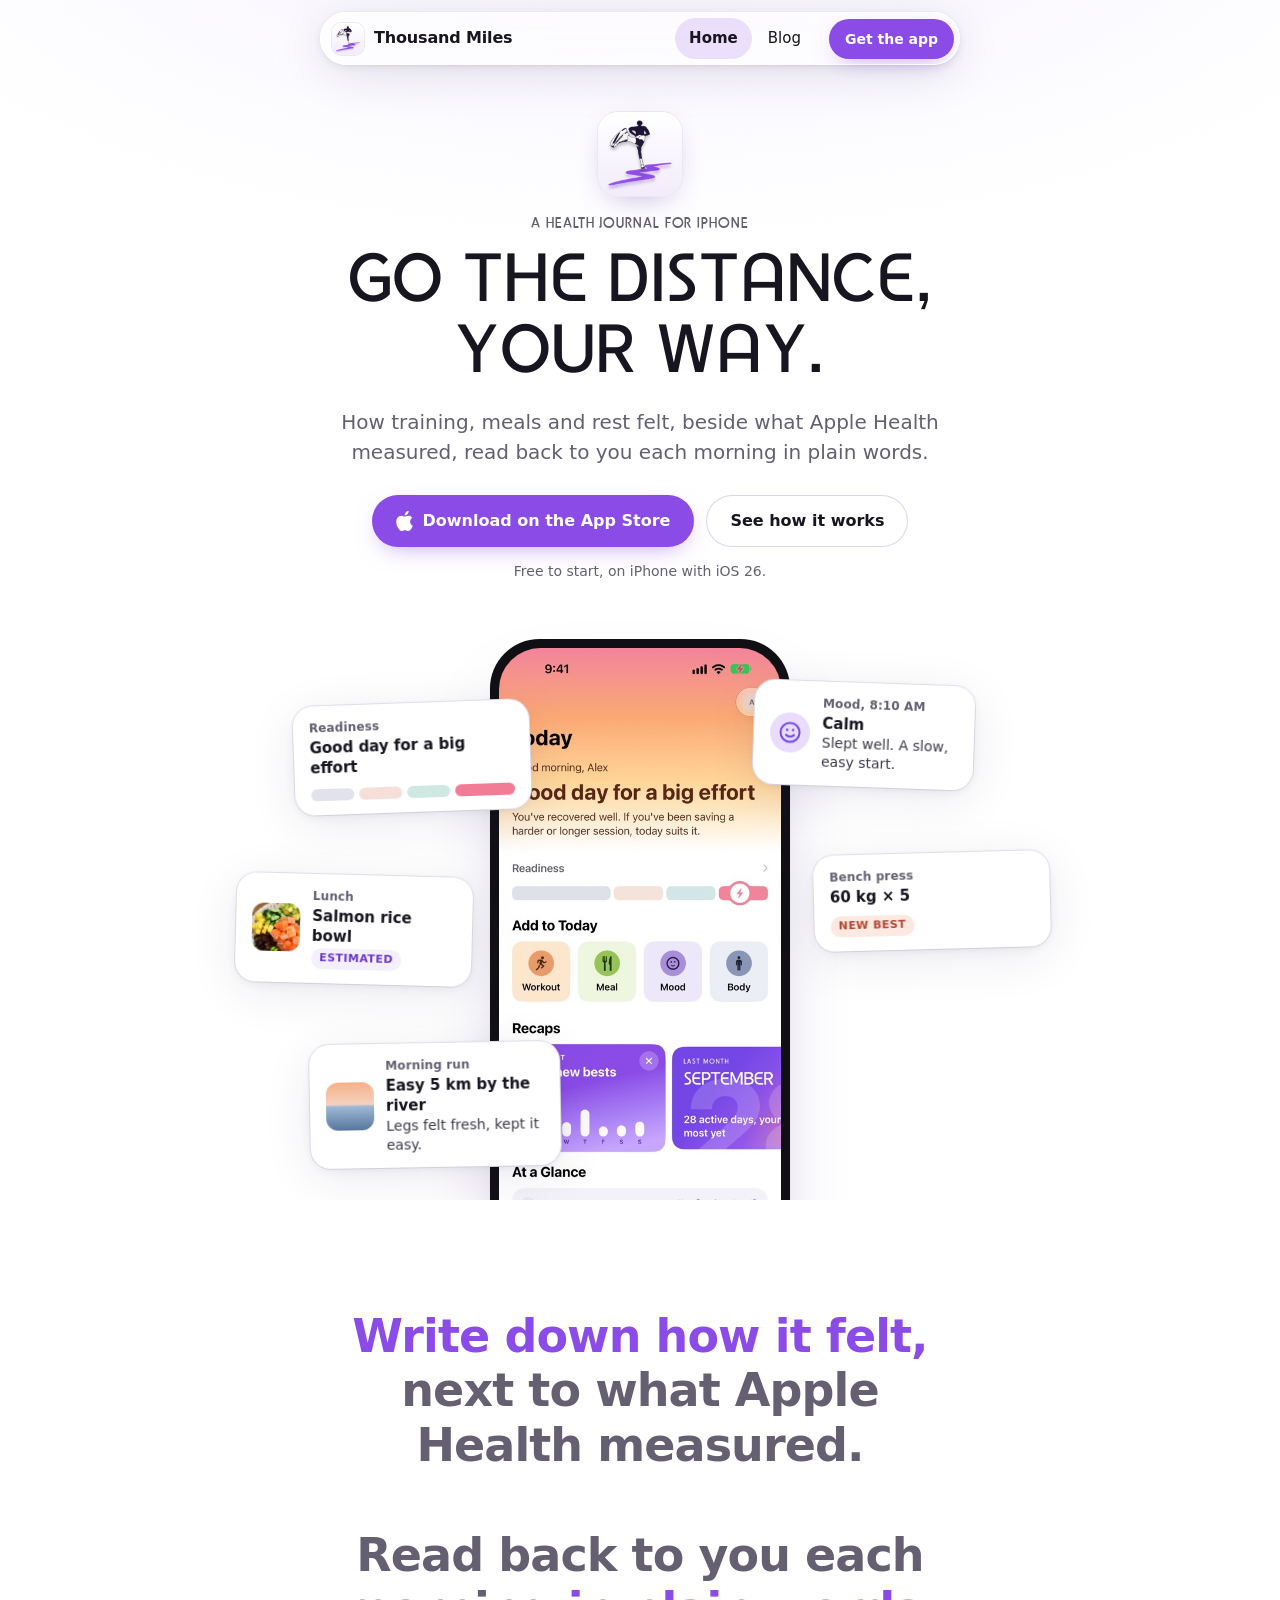
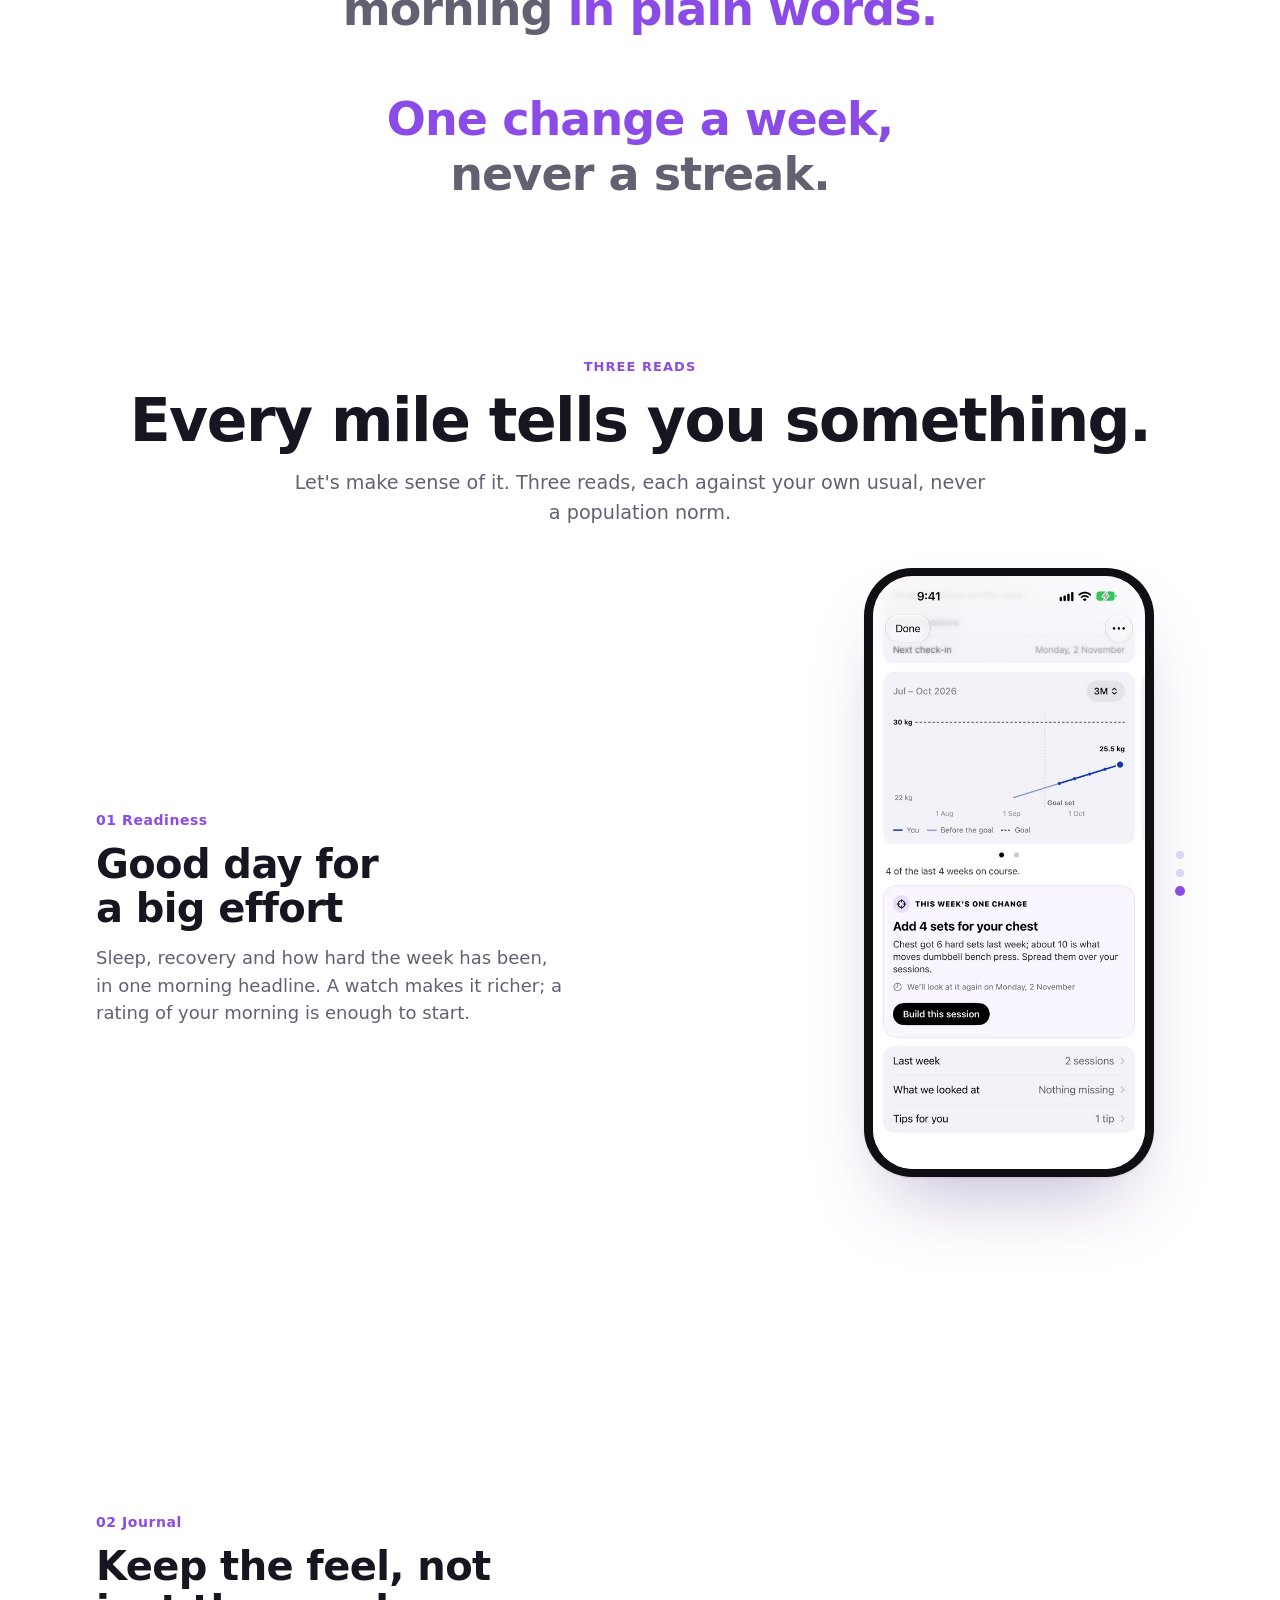
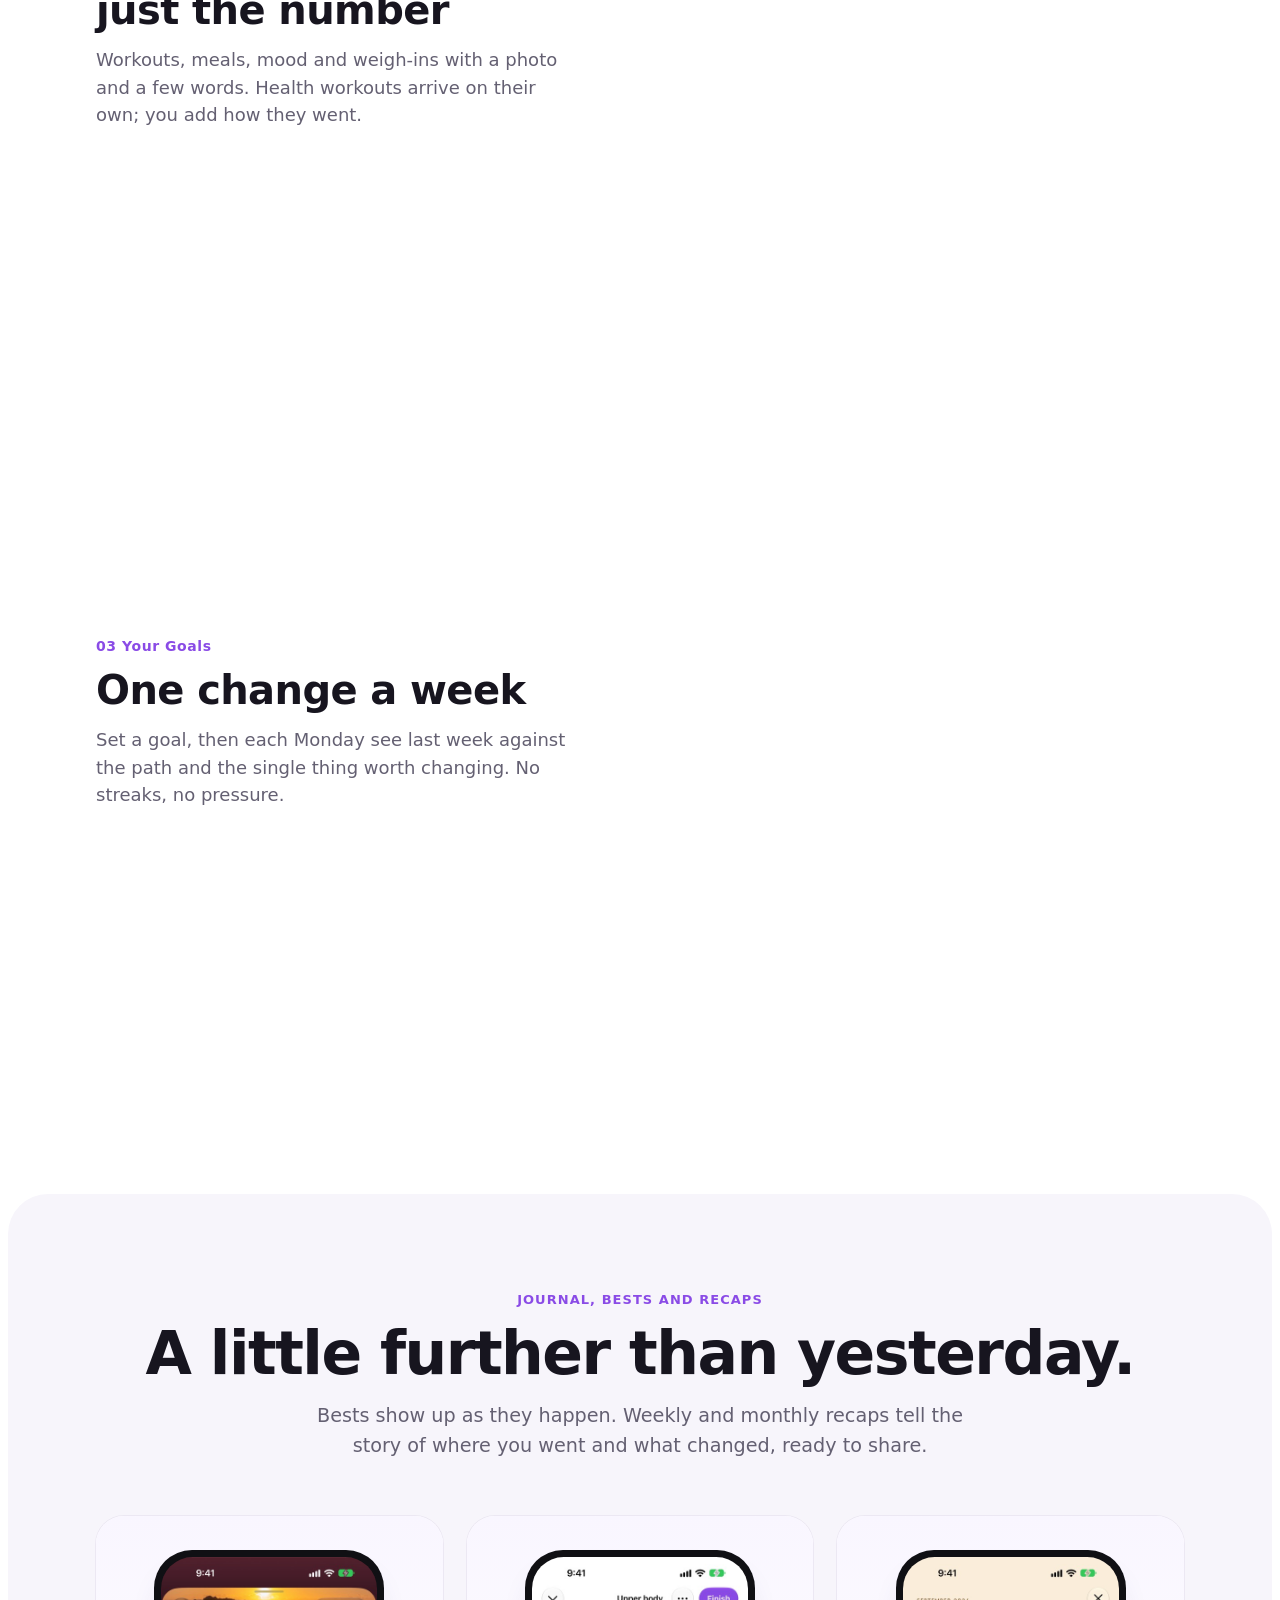
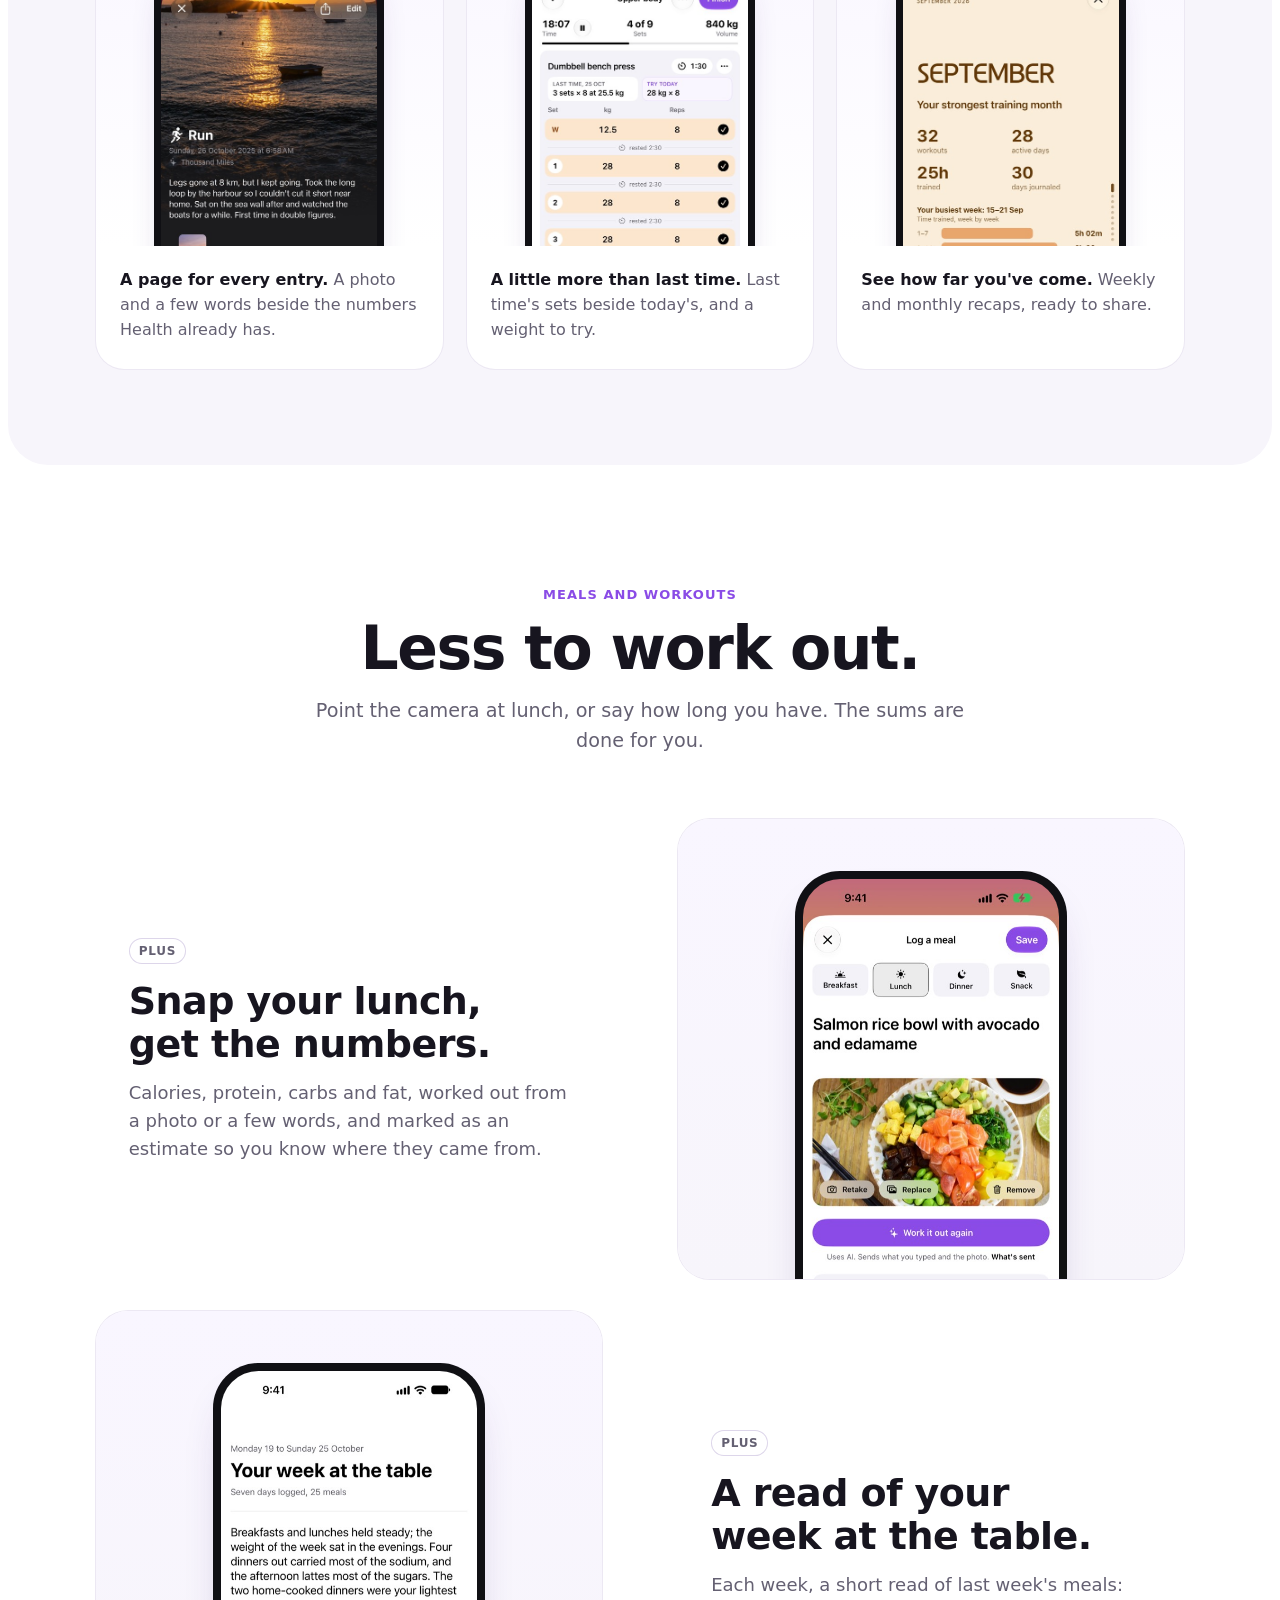
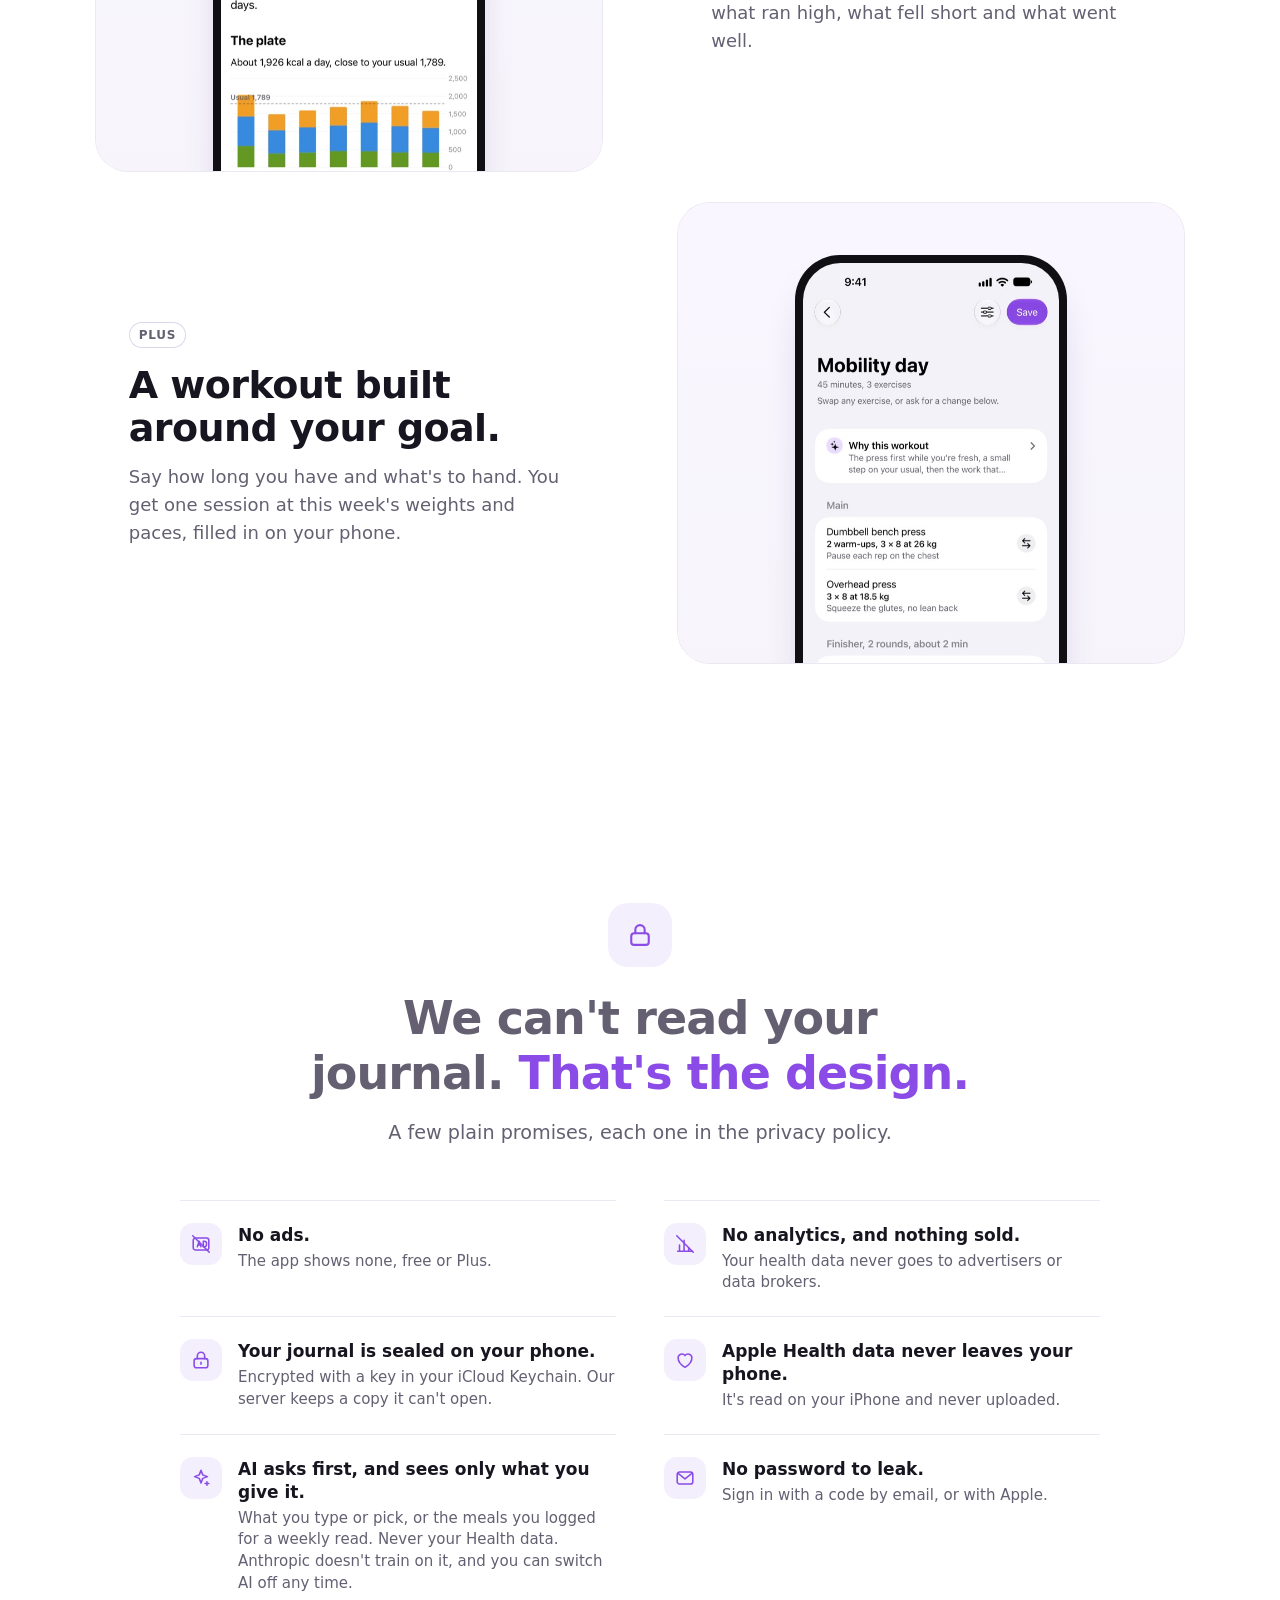
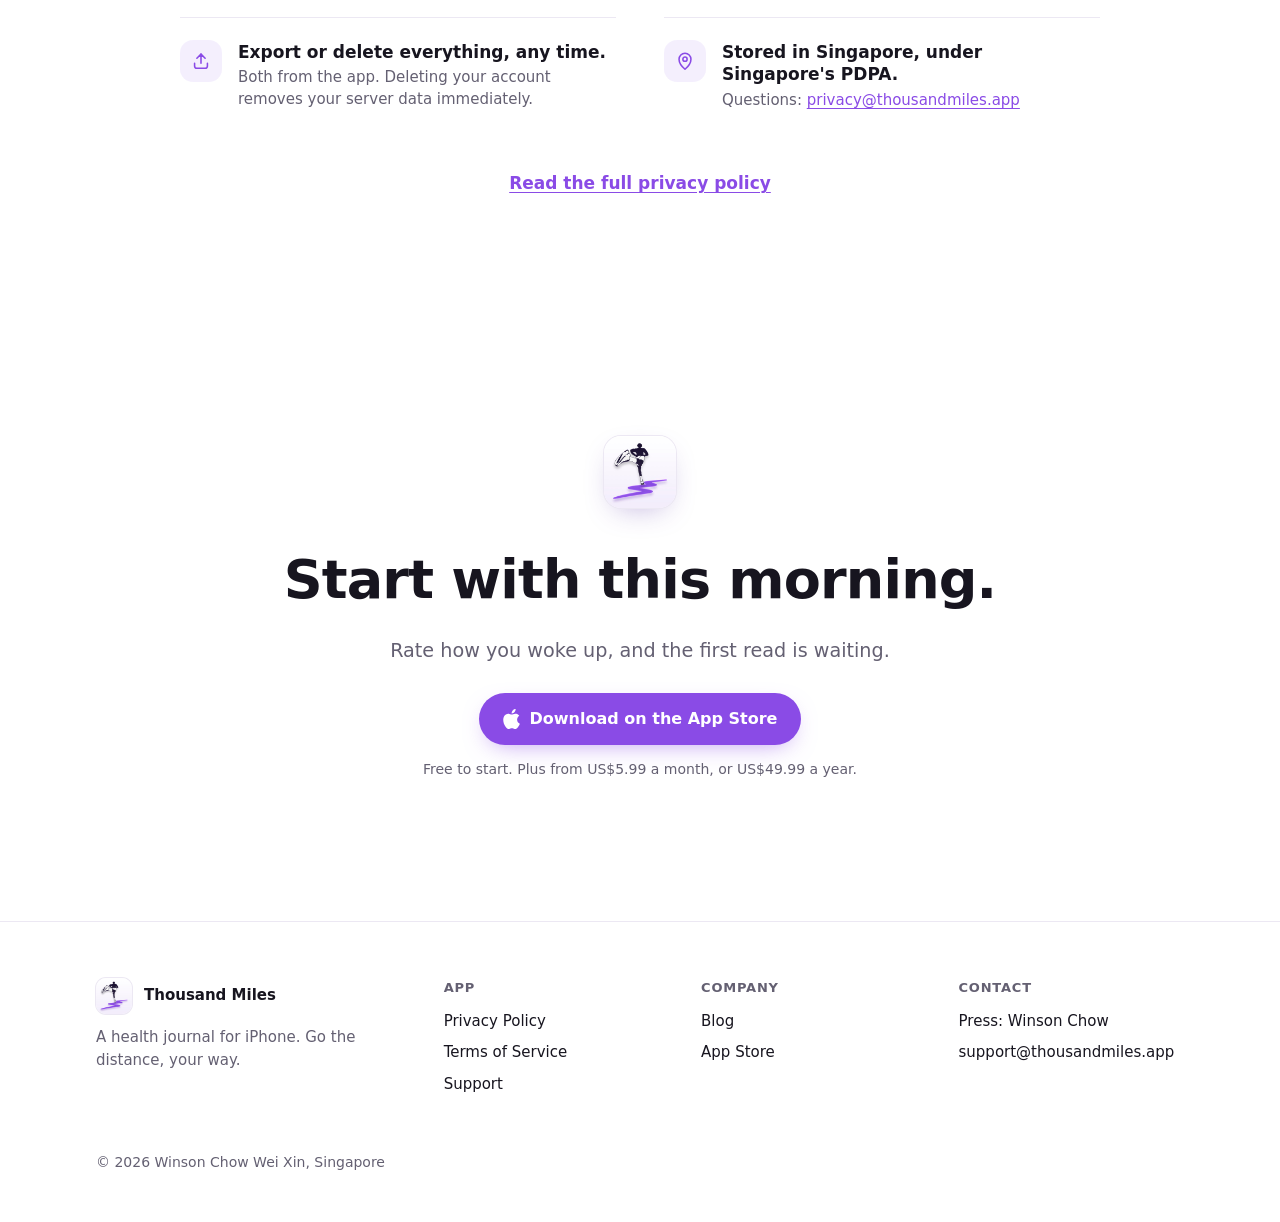
==== commit 8155f9d7: "Publish site from thousand-miles@6196f03" ====
--- a/index.html
+++ b/index.html
@@ -18,7 +18,7 @@
 <meta property="og:image" content="https://thousandmiles.app/images/og.png">
 <meta property="og:image:width" content="1200">
 <meta property="og:image:height" content="630">
-<meta property="og:image:alt" content="The Thousand Miles logo in white on purple, with the line Go the distance, your way.">
+<meta property="og:image:alt" content="The Thousand Miles app icon on a white card, beside the words A health journal for iPhone and Go the distance, your way.">
 <meta name="twitter:card" content="summary_large_image">
 <meta name="twitter:title" content="Thousand Miles, a health journal for iPhone">
 <meta name="twitter:description" content="Go the distance, your way. Journaling, not tracking.">
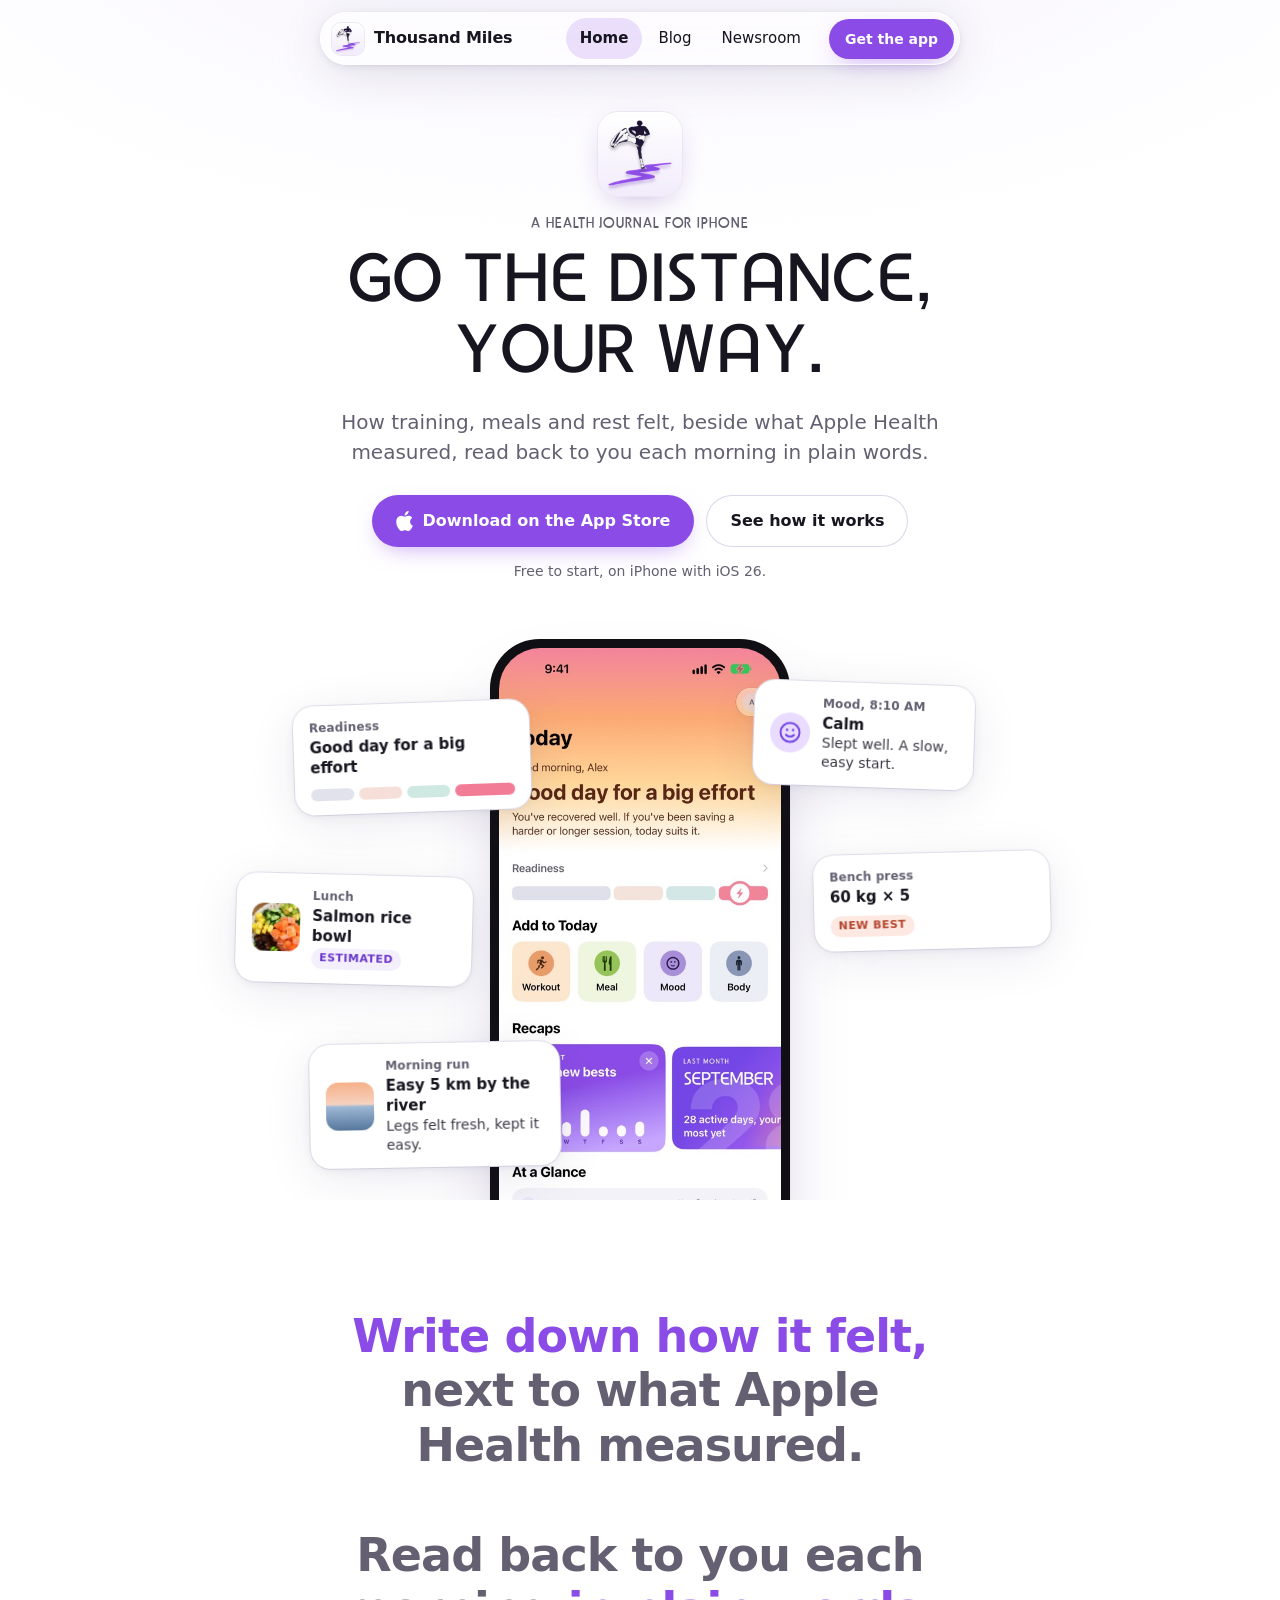
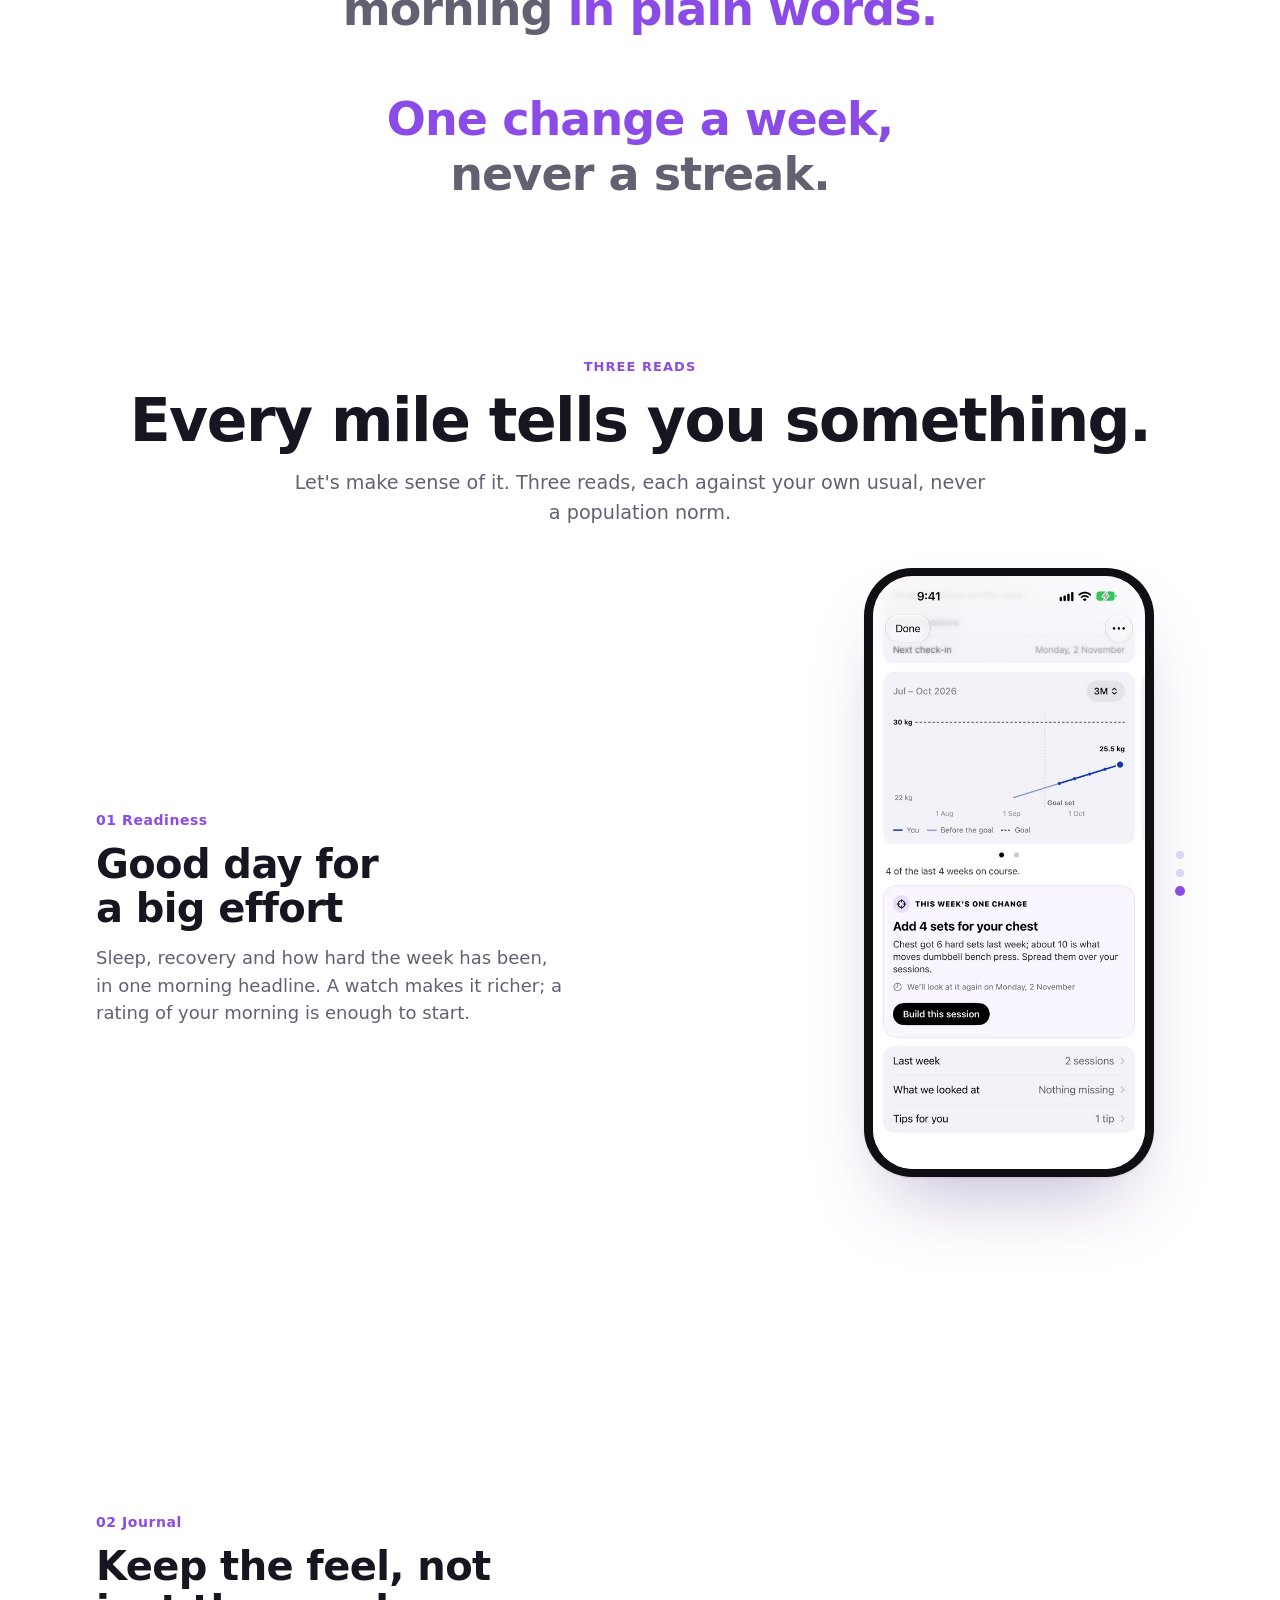
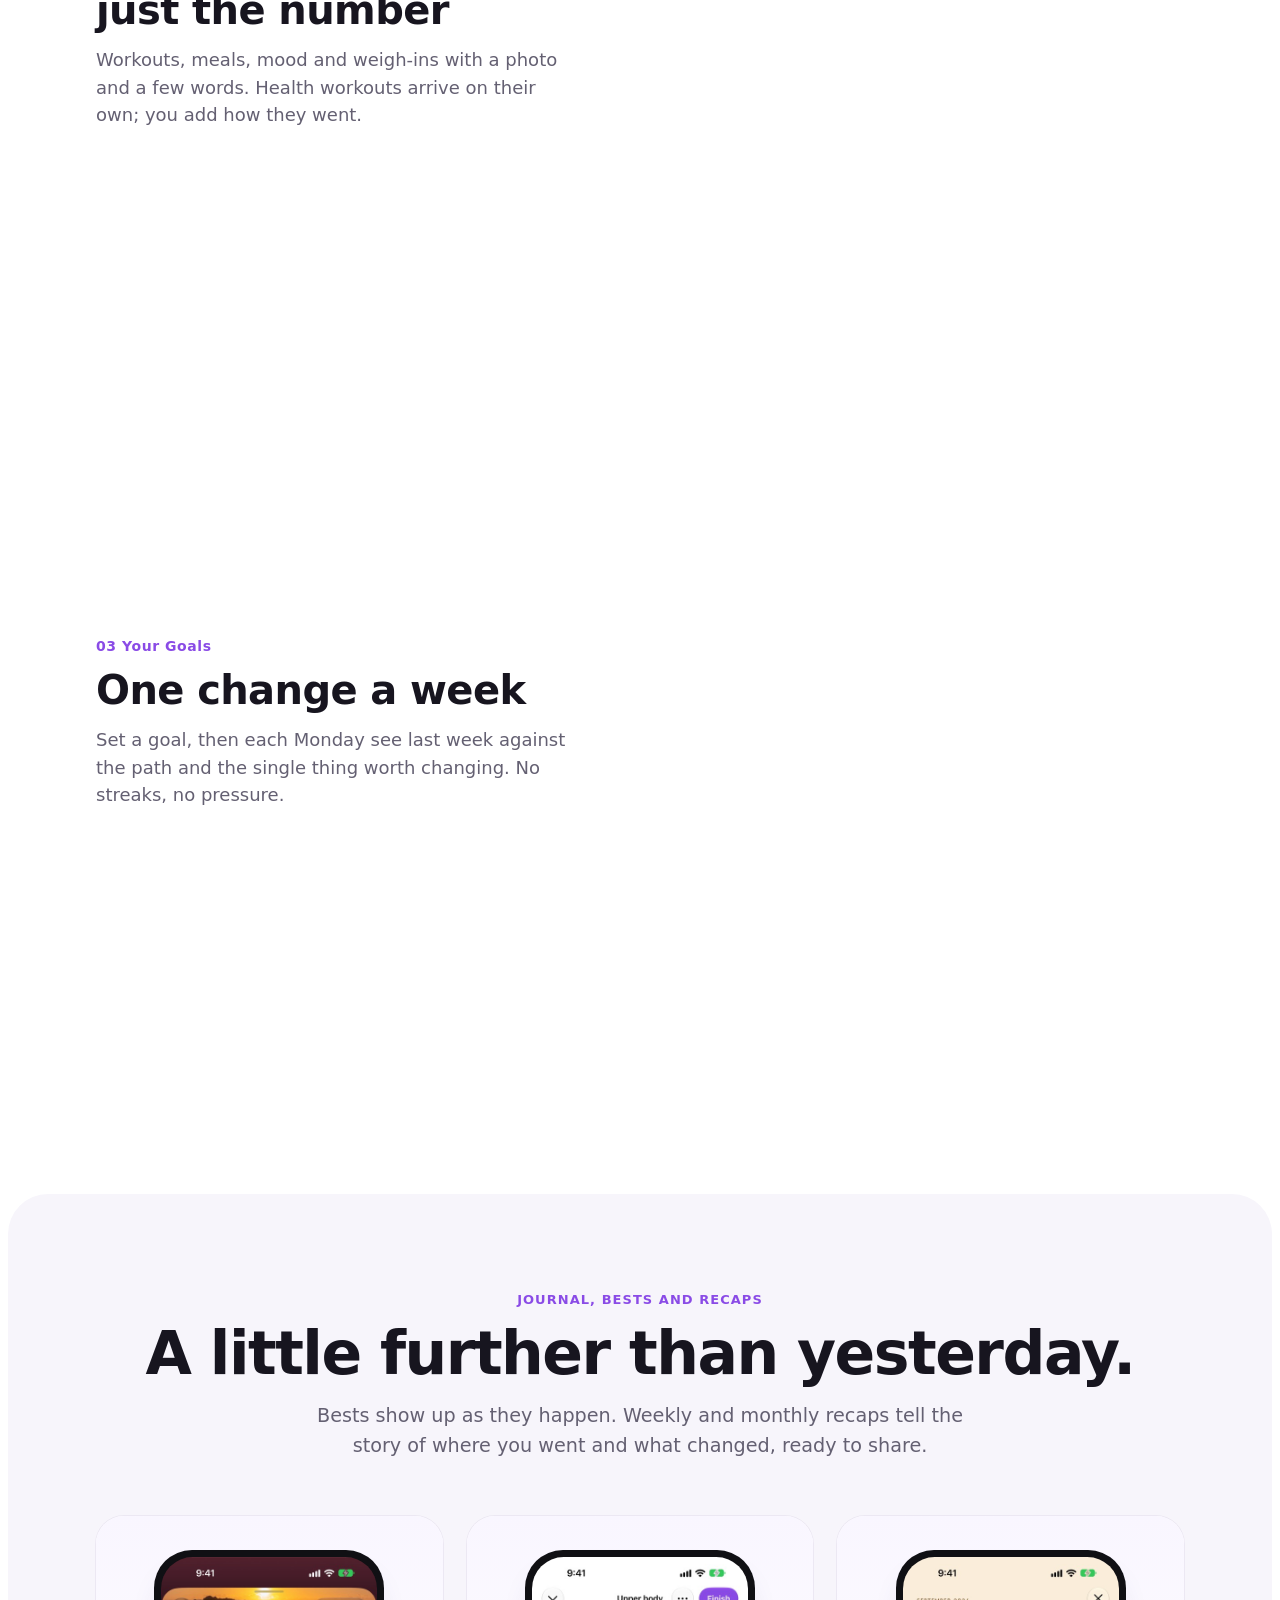
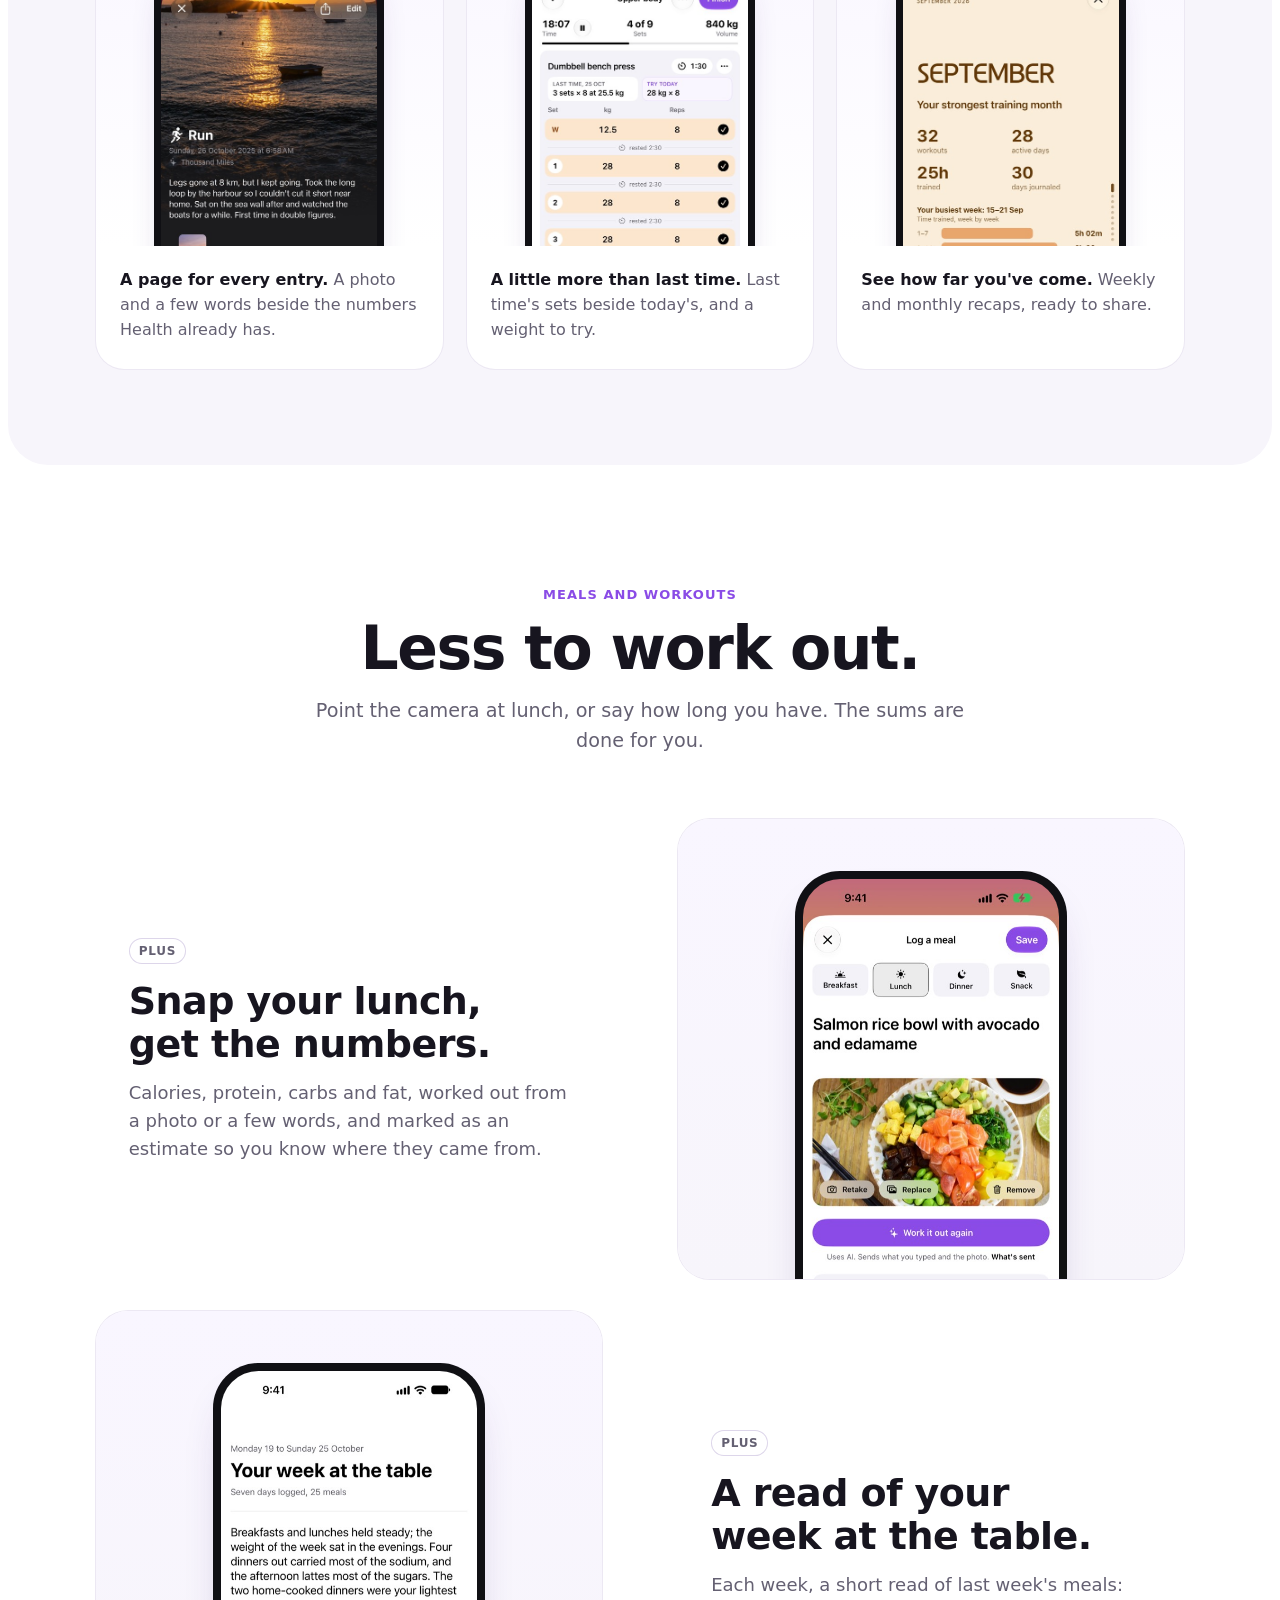
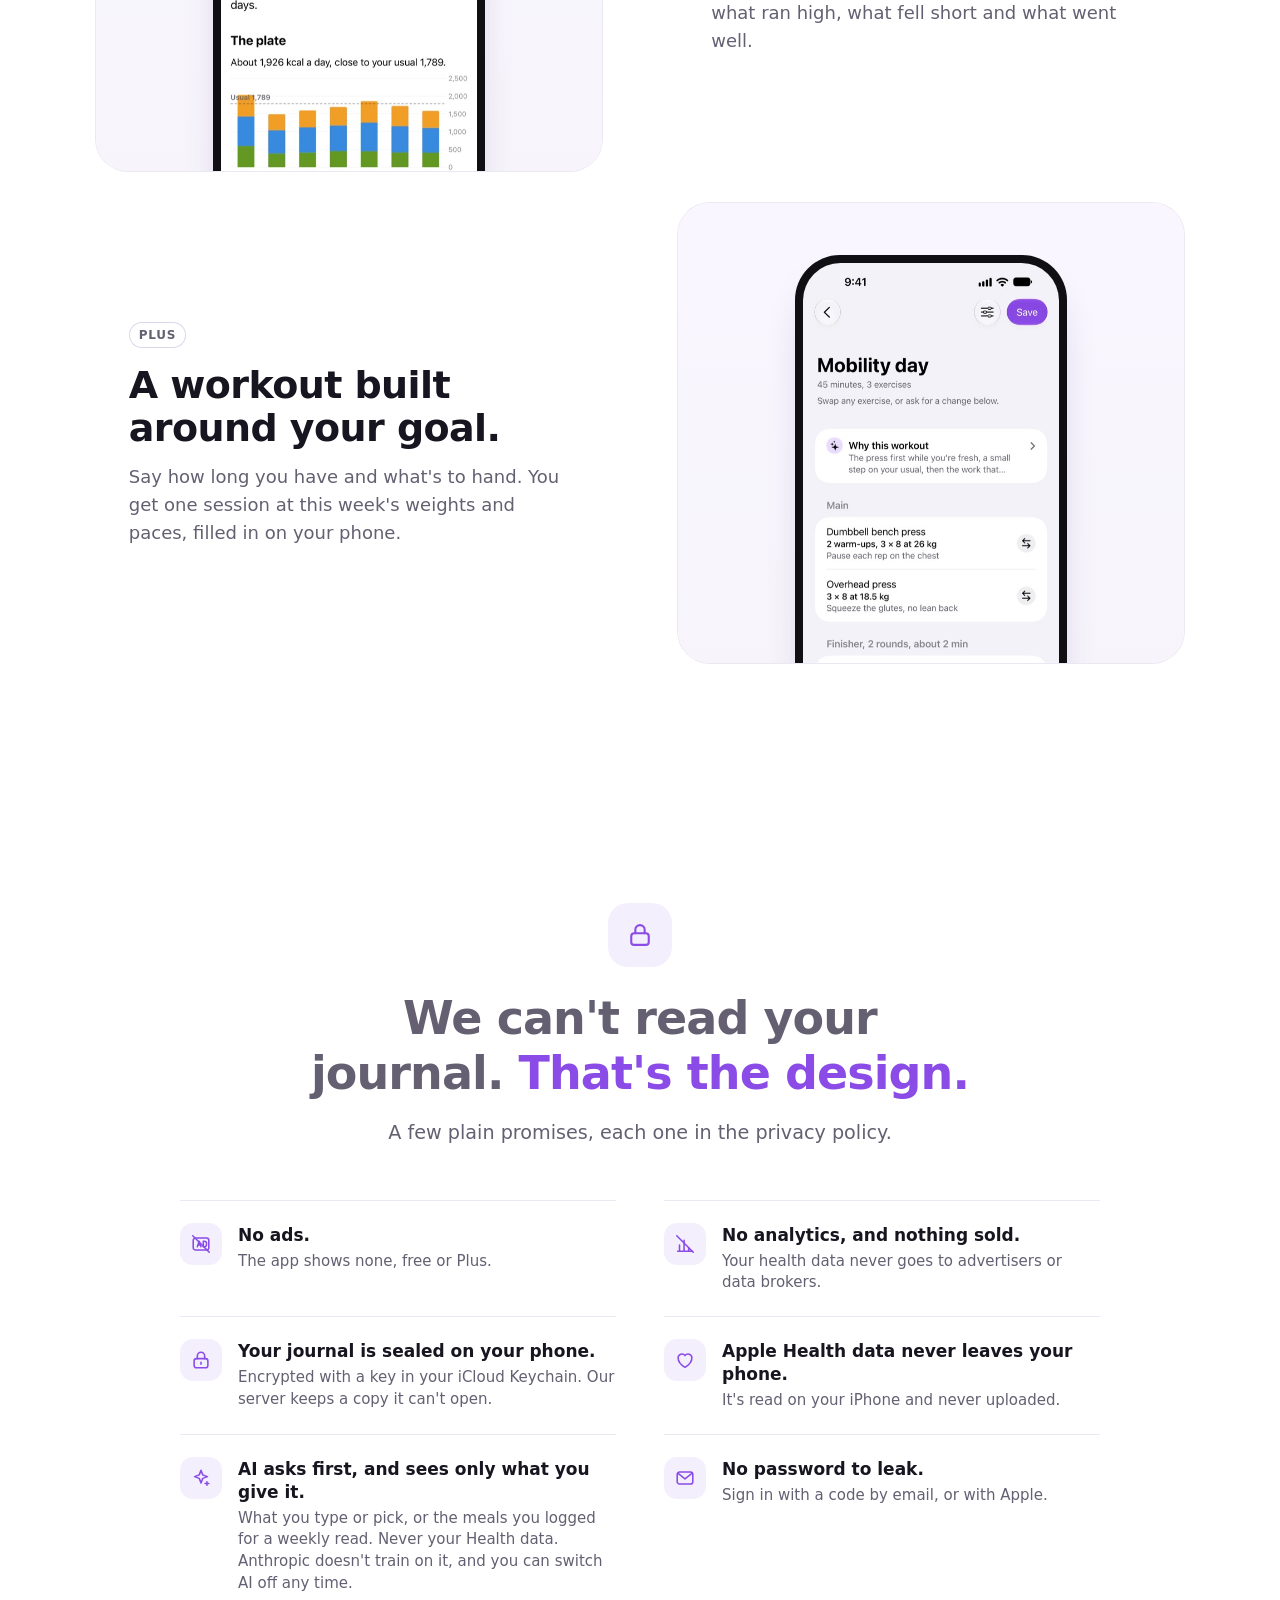
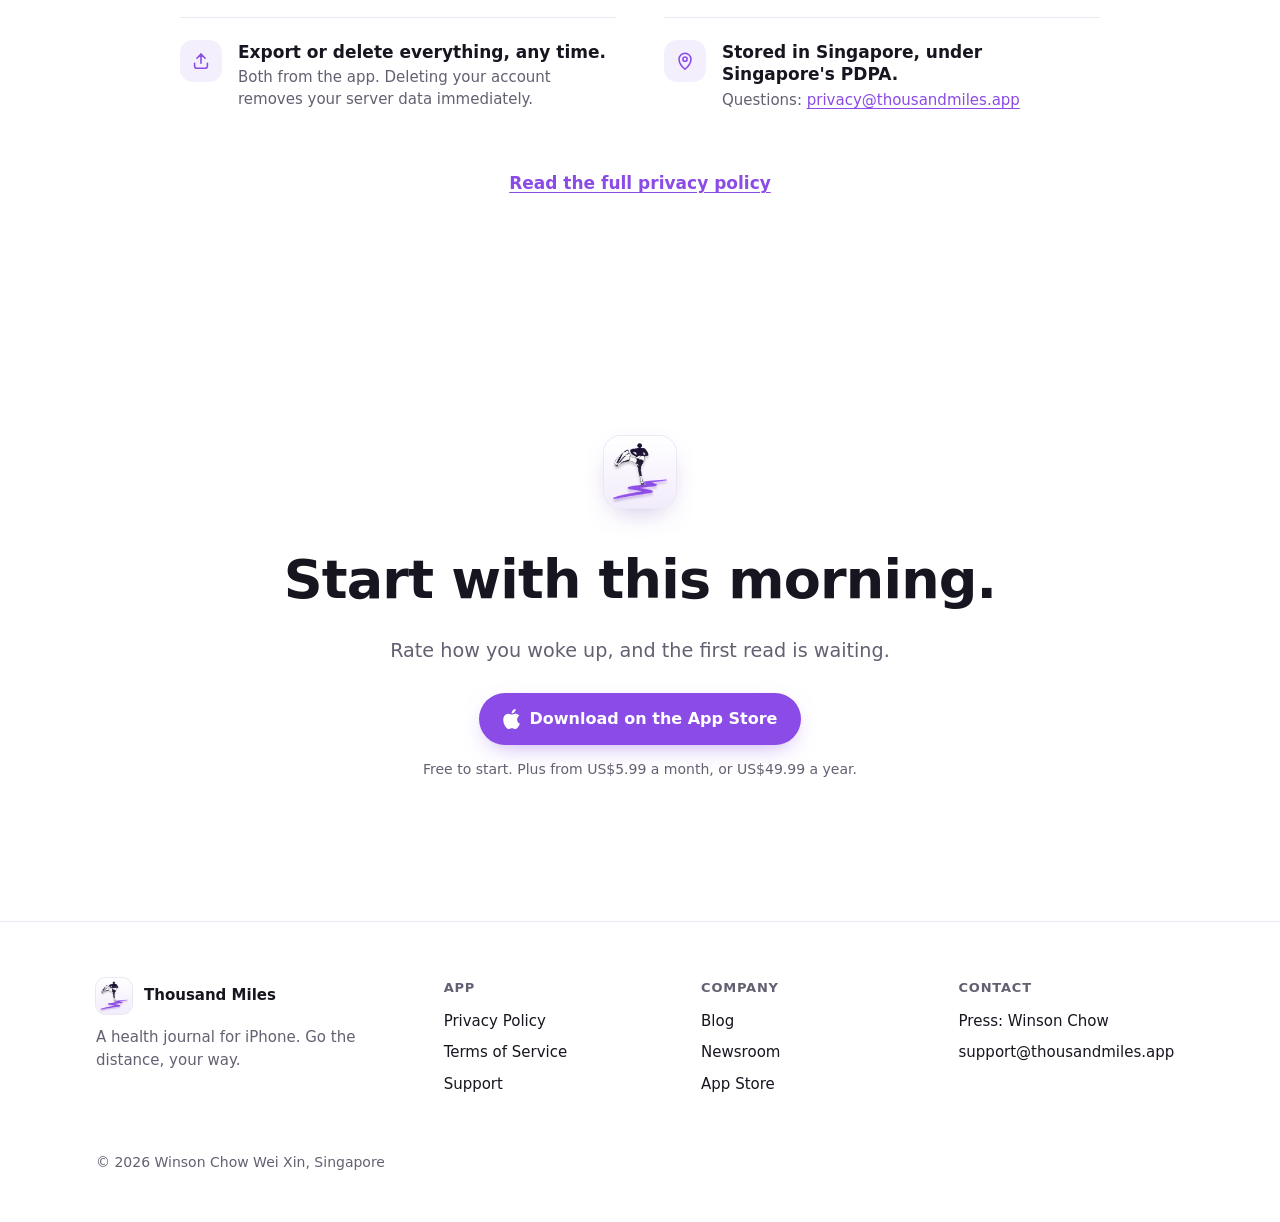
==== commit 42559b83: "Publish site from thousand-miles@86f0aed" ====
--- a/index.html
+++ b/index.html
@@ -43,6 +43,7 @@
     <nav class="tabs" aria-label="Main">
       <a href="/" aria-current="page">Home</a>
       <a href="/blog">Blog</a>
+      <a href="/newsroom">Newsroom</a>
     </nav>
     <a class="btn btn-primary get" href="https://apps.apple.com/app/id6804423331">Get the app</a>
   </div>
@@ -254,6 +255,7 @@
       </ul></div>
       <div><h2>Company</h2><ul>
         <li><a href="/blog">Blog</a></li>
+        <li><a href="/newsroom">Newsroom</a></li>
         <li><a href="https://apps.apple.com/app/id6804423331">App Store</a></li>
       </ul></div>
       <div><h2>Contact</h2><ul>
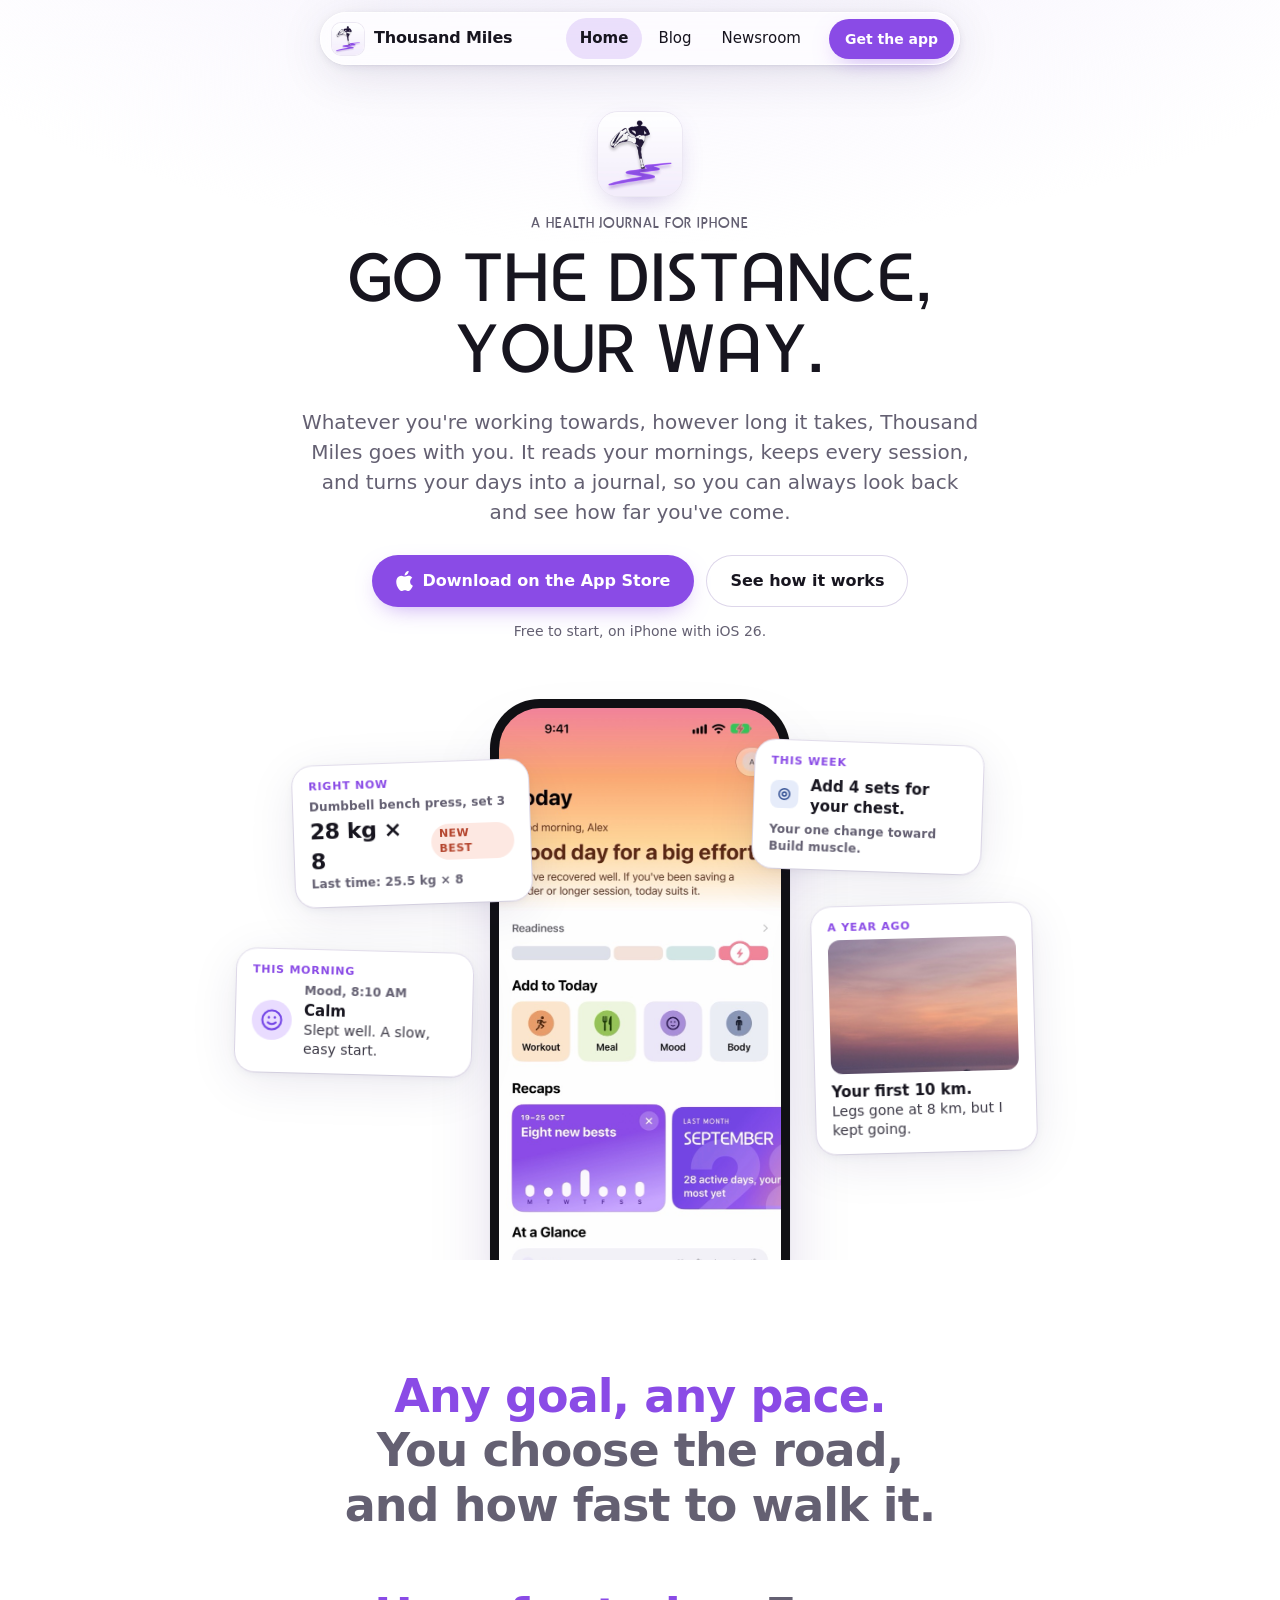
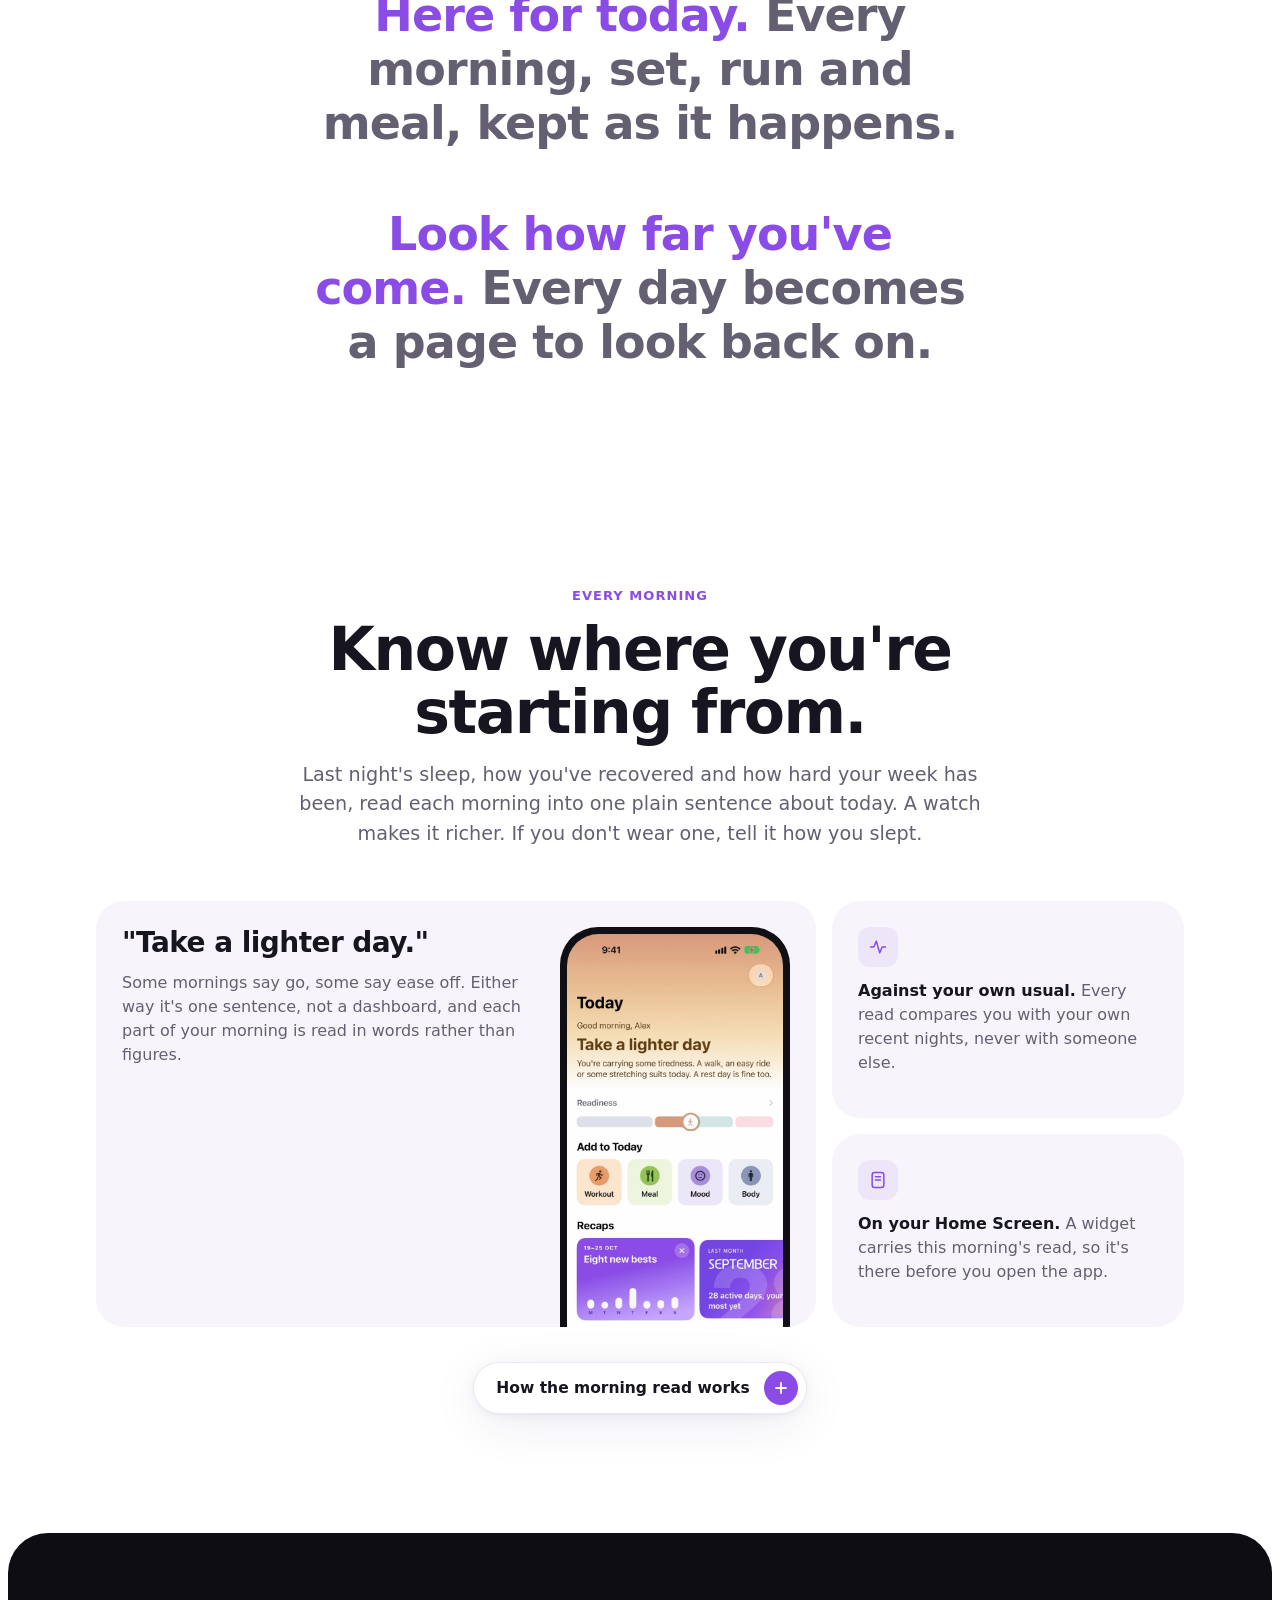
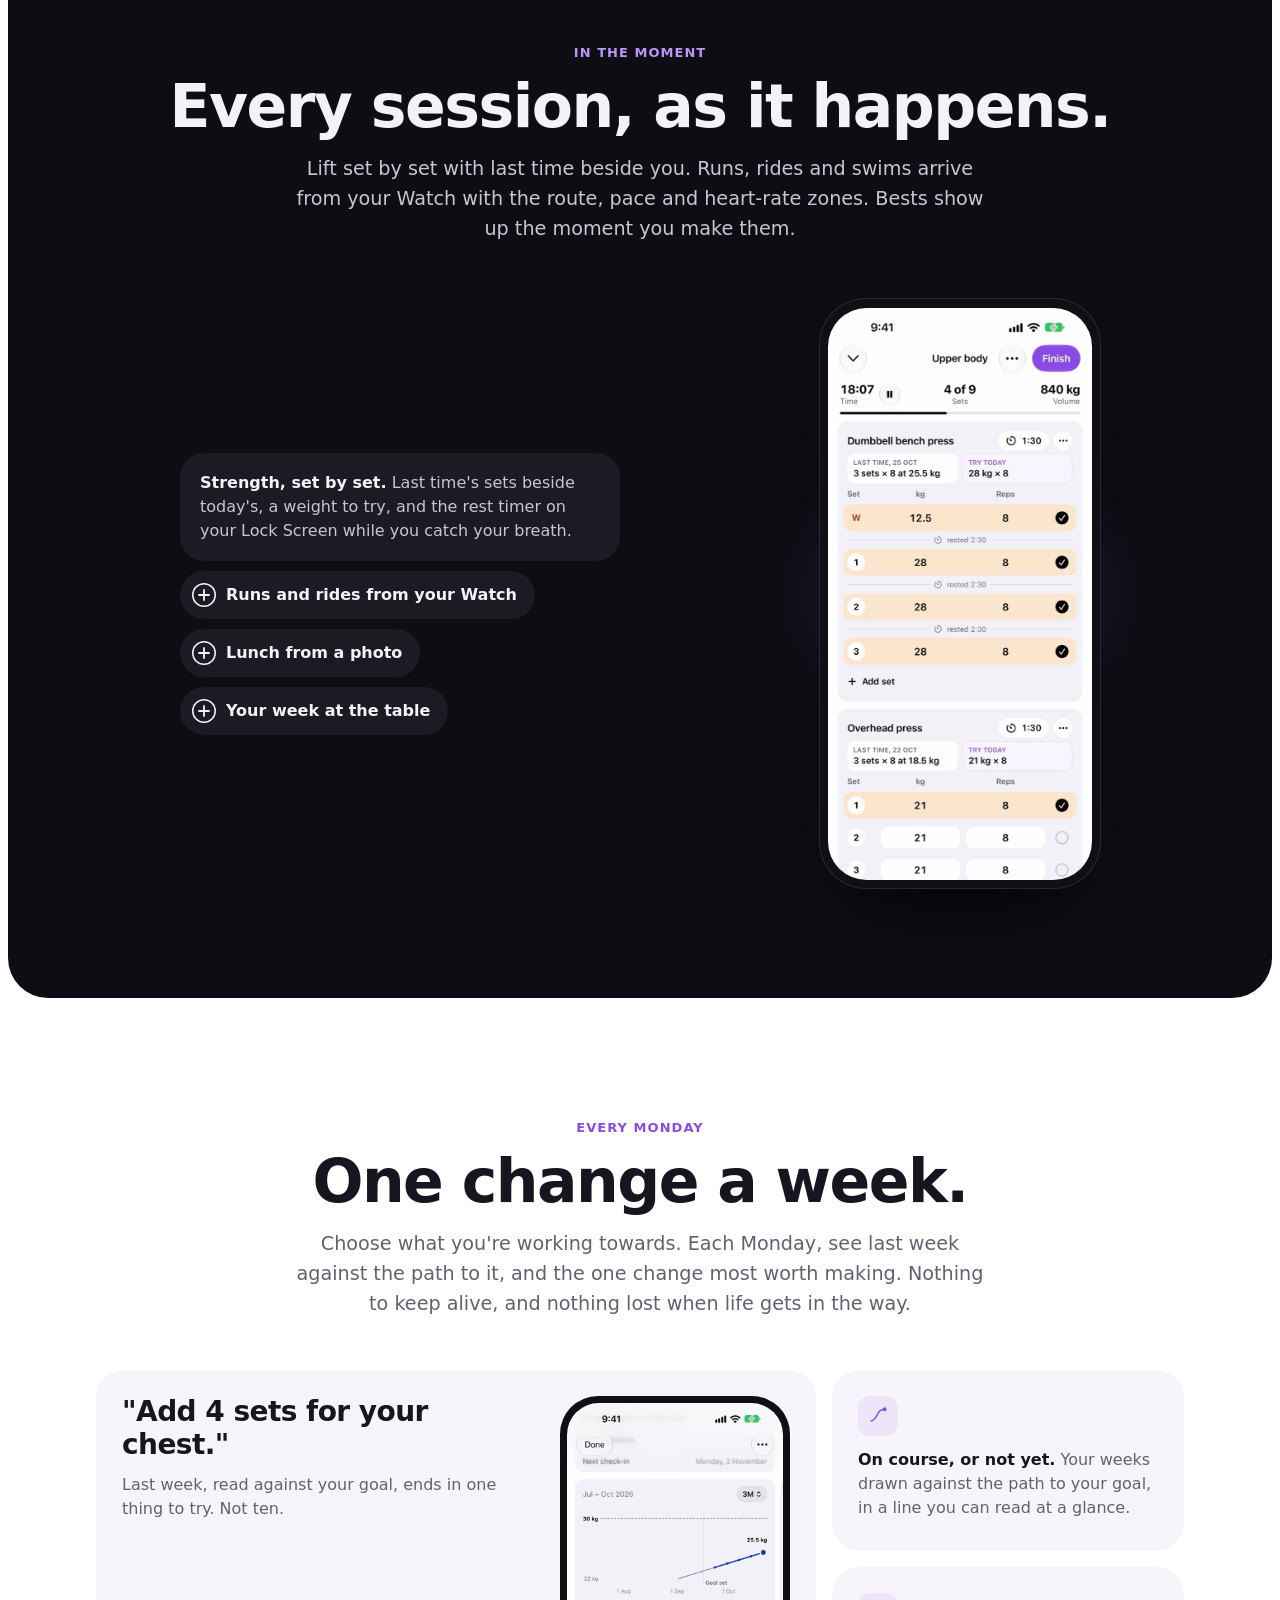
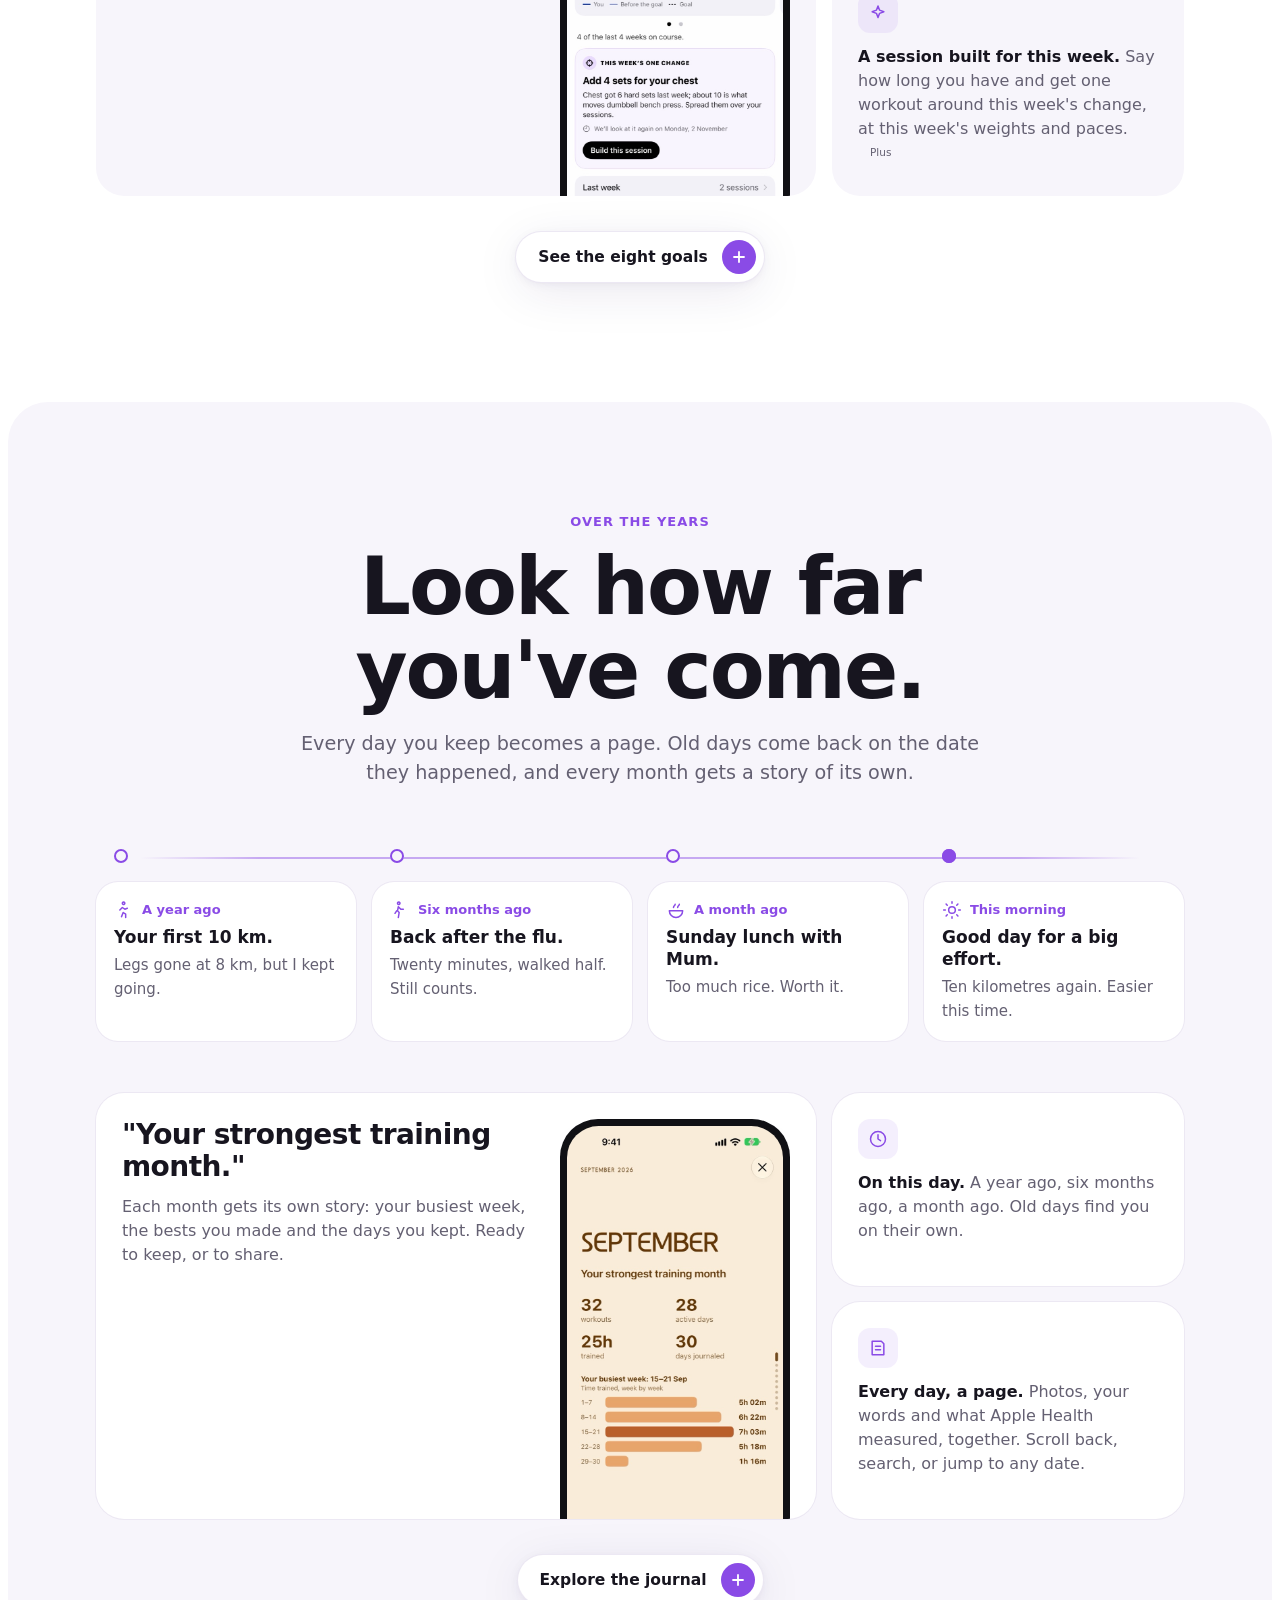
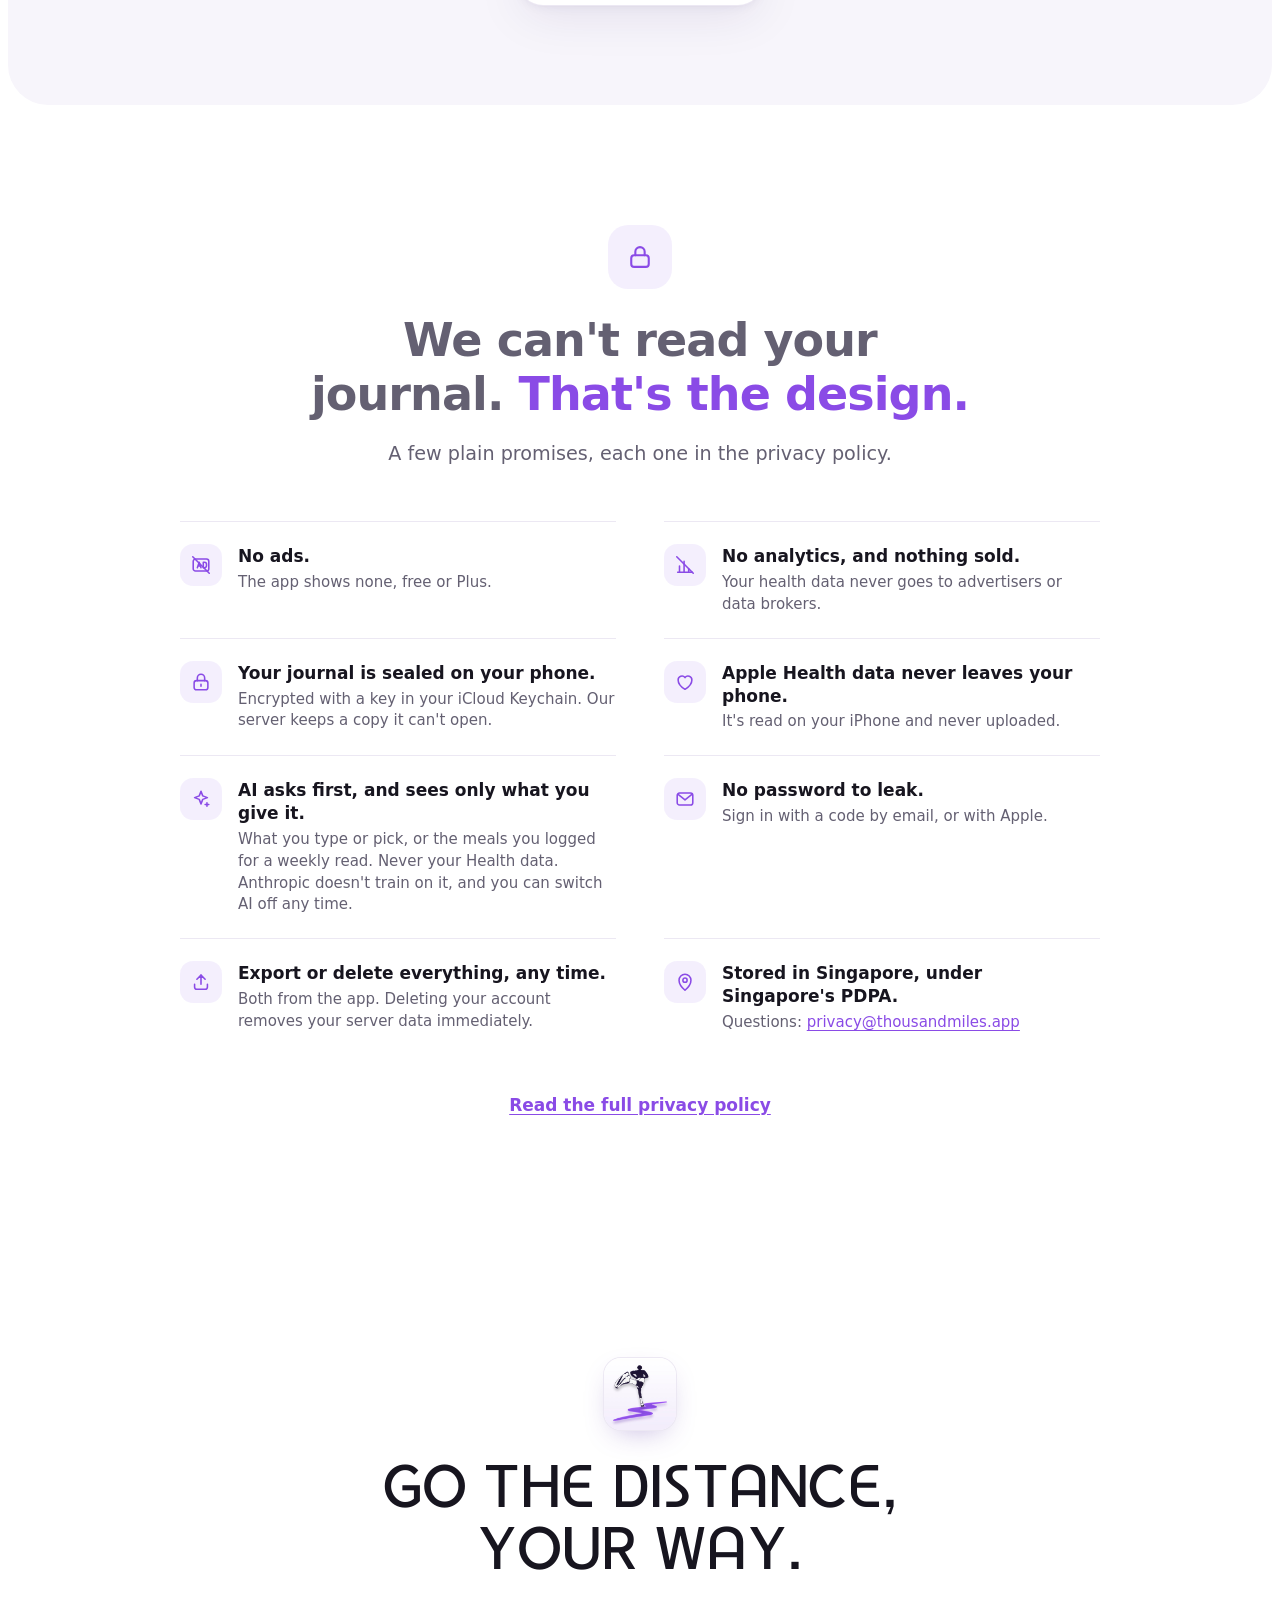
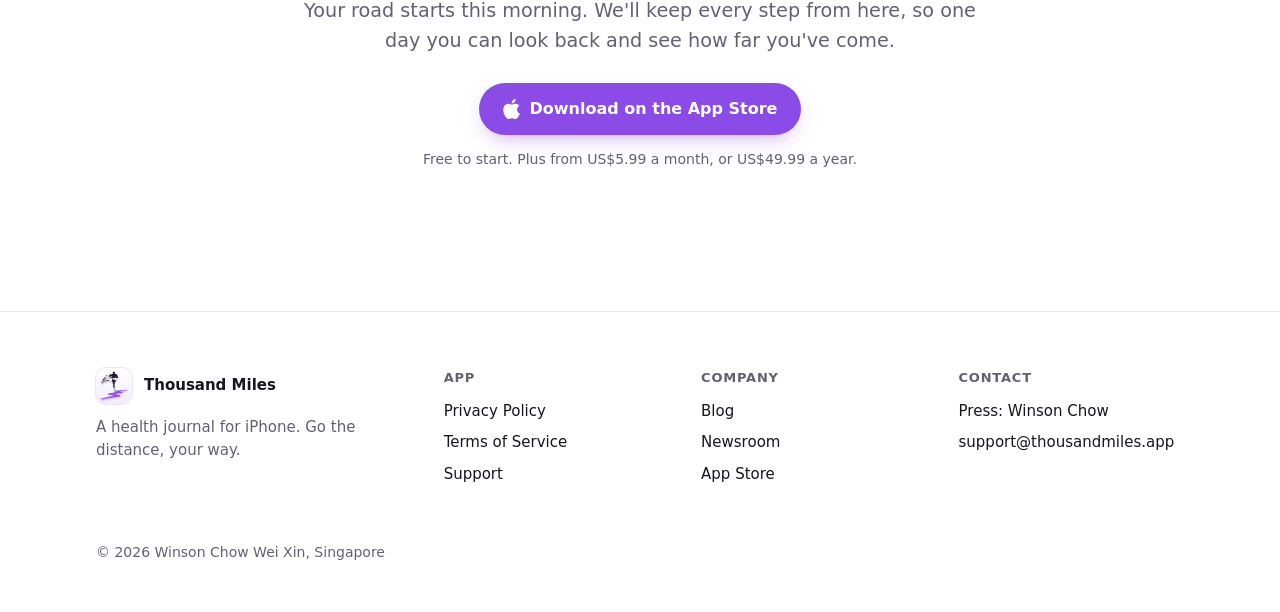
==== commit bf403f44: "Publish site from thousand-miles@39ad142" ====
--- a/index.html
+++ b/index.html
@@ -4,7 +4,7 @@
 <meta charset="utf-8">
 <meta name="viewport" content="width=device-width, initial-scale=1, viewport-fit=cover">
 <title>Thousand Miles, a health journal for iPhone</title>
-<meta name="description" content="Write down how training, meals and rest actually felt, next to what Apple Health measured. A morning readiness read and a weekly look at where you're going. Journaling, not tracking.">
+<meta name="description" content="A health journal for iPhone. Whatever you're working towards, Thousand Miles reads your mornings, keeps every session and turns your days into a journal, so you can look back and see how far you've come.">
 <link rel="canonical" href="https://thousandmiles.app/">
 <meta name="apple-itunes-app" content="app-id=6804423331">
 <meta name="color-scheme" content="light dark">
@@ -13,7 +13,7 @@
 <meta property="og:type" content="website">
 <meta property="og:site_name" content="Thousand Miles">
 <meta property="og:title" content="Thousand Miles, a health journal for iPhone">
-<meta property="og:description" content="Go the distance, your way. Write down how training, meals and rest actually felt, next to what Apple Health measured. Journaling, not tracking.">
+<meta property="og:description" content="Go the distance, your way. Thousand Miles reads your mornings, keeps every session and turns your days into a journal, so you can see how far you've come.">
 <meta property="og:url" content="https://thousandmiles.app/">
 <meta property="og:image" content="https://thousandmiles.app/images/og.png">
 <meta property="og:image:width" content="1200">
@@ -21,7 +21,7 @@
 <meta property="og:image:alt" content="The Thousand Miles app icon on a white card, beside the words A health journal for iPhone and Go the distance, your way.">
 <meta name="twitter:card" content="summary_large_image">
 <meta name="twitter:title" content="Thousand Miles, a health journal for iPhone">
-<meta name="twitter:description" content="Go the distance, your way. Journaling, not tracking.">
+<meta name="twitter:description" content="Go the distance, your way. Look how far you've come.">
 <meta name="twitter:image" content="https://thousandmiles.app/images/og.png">
 <link rel="icon" href="/favicon.ico" sizes="32x32">
 <link rel="icon" type="image/png" sizes="32x32" href="/images/favicon-32.png">
@@ -55,155 +55,138 @@
       <img class="app-icon" src="/images/icon-256.jpg" alt="Thousand Miles app icon" width="84" height="84">
       <p class="eyebrow">A health journal for iPhone</p>
       <h1 id="hero-title">Go the distance, your way.</h1>
-      <p class="lead">How training, meals and rest felt, beside what Apple Health measured, read back to you each morning in plain words.</p>
+      <p class="lead">Whatever you're working towards, however long it takes, Thousand Miles goes with you. It reads your mornings, keeps every session, and turns your days into a journal, so you can always look back and see how far you've come.</p>
       <div class="cta">
         <a class="btn btn-primary" href="https://apps.apple.com/app/id6804423331">
           <svg width="17" height="20" viewBox="0 0 17 20" aria-hidden="true" fill="currentColor"><path d="M14.1 10.6c0-2.6 2.1-3.8 2.2-3.9-1.2-1.8-3.1-2-3.7-2-1.6-.2-3.1.9-3.9.9-.8 0-2-.9-3.4-.9-1.7 0-3.3 1-4.2 2.6-1.8 3.1-.5 7.7 1.3 10.2.9 1.2 1.9 2.6 3.2 2.6 1.3-.1 1.8-.8 3.3-.8s2 .8 3.4.8c1.4 0 2.3-1.3 3.1-2.5 1-1.4 1.4-2.8 1.4-2.9-.1 0-2.7-1-2.7-4.1zM11.6 3c.7-.9 1.2-2 1-3.1-1 0-2.2.7-2.9 1.5-.6.7-1.2 1.9-1 3 1.1.1 2.2-.6 2.9-1.4z"/></svg>
           Download on the App Store
         </a>
-        <a class="btn btn-quiet" href="#reads">See how it works</a>
+        <a class="btn btn-quiet" href="#morning">See how it works</a>
       </div>
       <p class="fine">Free to start, on iPhone with iOS 26.</p>
     </div>
 
     <div class="stage">
-      <div class="phone"><div class="scr"><img src="/images/screen-today.jpg" alt="The Today screen: Good day for a big effort, the readiness bar, and buttons to add a workout, meal, mood or body entry." width="480" height="1043" fetchpriority="high"></div></div>
-      <div class="jc jc-ready" aria-hidden="true">
-        <div class="k">Readiness</div>
-        <div class="t">Good day for a big effort</div>
-        <div class="pills"><i></i><i></i><i></i><i></i></div>
-      </div>
-      <div class="jc jc-meal">
-        <div class="row">
-          <img class="sw sw-img" src="/images/meal-photo.jpg" alt="Photo of a salmon rice bowl" width="96" height="96">
-          <div><div class="k">Lunch</div><div class="t">Salmon rice bowl</div><div class="note"><span class="tag tag-est">Estimated</span></div></div>
-        </div>
-      </div>
-      <div class="jc jc-run">
-        <div class="row">
-          <div class="sw sw-run" role="img" aria-label="Photo of a morning run"></div>
-          <div><div class="k">Morning run</div><div class="t">Easy 5 km by the river</div><div>Legs felt fresh, kept it easy.</div></div>
-        </div>
+      <div class="phone"><div class="scr"><img src="/images/home-today.jpg" alt="The Today screen: Good day for a big effort, the readiness bar, and buttons to add a workout, meal, mood or body entry." width="640" height="1391" fetchpriority="high"></div></div>
+      <div class="jc jc-now">
+        <div class="when">Right now</div>
+        <div class="k">Dumbbell bench press, set 3</div>
+        <div class="sp"><span class="big">28 kg × 8</span><span class="tag tag-new">New best</span></div>
+        <div class="k hide-sm">Last time: 25.5 kg × 8</div>
       </div>
       <div class="jc jc-mood">
+        <div class="when">This morning</div>
         <div class="row">
           <div class="face" aria-hidden="true"><svg width="24" height="24" viewBox="0 0 24 24" fill="none" stroke="#7446e6" stroke-width="2" stroke-linecap="round"><circle cx="12" cy="12" r="9.5"/><path d="M8 14.5c1 1.2 2.4 1.8 4 1.8s3-.6 4-1.8"/><path d="M9 9.5h.01M15 9.5h.01" stroke-width="2.6"/></svg></div>
           <div><div class="k">Mood, 8:10 AM</div><div class="t">Calm</div><div>Slept well. A slow, easy start.</div></div>
         </div>
       </div>
-      <div class="jc jc-best">
-        <div class="k">Bench press</div>
-        <div class="t">60 kg × 5</div>
-        <div class="tags"><span class="tag tag-new">New best</span></div>
+      <div class="jc jc-week">
+        <div class="when">This week</div>
+        <div class="row"><span class="goalmark" aria-hidden="true"><svg width="16" height="16" viewBox="0 0 24 24" fill="none" stroke="currentColor" stroke-width="2.2" stroke-linecap="round"><circle cx="12" cy="12" r="8"/><circle cx="12" cy="12" r="3"/></svg></span><div class="t">Add 4 sets for your chest.</div></div>
+        <div class="k hide-sm" style="margin-top:6px">Your one change toward Build muscle.</div>
+      </div>
+      <div class="jc jc-year">
+        <div class="when">A year ago</div>
+        <img class="pic" src="/images/home-dusk.jpg" alt="The sea at dusk, from that morning's run" width="490" height="350">
+        <div class="t">Your first 10 km.</div>
+        <div class="hide-sm">Legs gone at 8 km, but I kept going.</div>
       </div>
     </div>
   </section>
 
   <section class="statements" aria-label="What it is">
     <div class="wrap">
-      <p class="stmt rv"><em>Write down how it felt,</em> next to what Apple Health measured.</p>
-      <p class="stmt rv">Read back to you each morning <em>in plain words.</em></p>
-      <p class="stmt rv"><em>One change a week,</em> never a streak.</p>
-    </div>
-  </section>
-
-  <section class="blk reads-sec" id="reads" aria-labelledby="reads-h">
+      <p class="stmt rv"><em>Any goal, any pace.</em> You choose the road, and how fast to walk it.</p>
+      <p class="stmt rv"><em>Here for today.</em> Every morning, set, run and meal, kept as it happens.</p>
+      <p class="stmt rv"><em>Look how far you've come.</em> Every day becomes a page to look back on.</p>
+    </div>
+  </section>
+
+  <section class="chap" id="morning" aria-labelledby="morning-h">
     <div class="wrap">
       <div class="center rv">
-        <p class="kicker">Three reads</p>
-        <h2 class="h2" id="reads-h">Every mile tells you something.</h2>
-        <p class="sub">Let's make sense of it. Three reads, each against your own usual, never a population norm.</p>
-      </div>
-      <div class="reads" data-active="1">
-        <ol class="steps">
-          <li class="step" data-step="1">
-            <span class="num">01 Readiness</span>
-            <h3>Good day for a big effort</h3>
-            <p>Sleep, recovery and how hard the week has been, in one morning headline. A watch makes it richer; a rating of your morning is enough to start.</p>
-            <div class="phone"><div class="scr"><img src="/images/screen-today.jpg" alt="The Today screen reads Good day for a big effort." loading="lazy" width="480" height="1043"></div></div>
-          </li>
-          <li class="step" data-step="2">
-            <span class="num">02 Journal</span>
-            <h3>Keep the feel, not just the number</h3>
-            <p>Workouts, meals, mood and weigh-ins with a photo and a few words. Health workouts arrive on their own; you add how they went.</p>
-            <div class="phone"><div class="scr"><img src="/images/screen-journal.jpg" alt="The Journal: today's entries under a week calendar, led by a run from a year ago with its photos." loading="lazy" width="480" height="1043"></div></div>
-          </li>
-          <li class="step" data-step="3">
-            <span class="num">03 Your Goals</span>
-            <h3>One change a week</h3>
-            <p>Set a goal, then each Monday see last week against the path and the single thing worth changing. No streaks, no pressure.</p>
-            <div class="phone"><div class="scr"><img src="/images/screen-goal.jpg" alt="A strength goal's page: the chart heading for 30 kg and this week's one change." loading="lazy" width="480" height="1043"></div></div>
-          </li>
-        </ol>
-        <div class="pin" aria-hidden="true">
-          <div class="phone"><div class="scr">
-            <img data-for="1" src="/images/screen-today.jpg" alt="" loading="lazy" width="480" height="1043">
-            <img data-for="2" src="/images/screen-journal.jpg" alt="" loading="lazy" width="480" height="1043">
-            <img data-for="3" src="/images/screen-goal.jpg" alt="" loading="lazy" width="480" height="1043">
-          </div></div>
-          <div class="dots"><i></i><i></i><i></i></div>
-        </div>
-      </div>
-    </div>
-  </section>
-
-  <section class="band" aria-labelledby="further-h">
+        <p class="kicker">Every morning</p>
+        <h2 class="h2" id="morning-h">Know where you're starting from.</h2>
+        <p class="sub">Last night's sleep, how you've recovered and how hard your week has been, read each morning into one plain sentence about today. A watch makes it richer. If you don't wear one, tell it how you slept.</p>
+      </div>
+      <div class="bento">
+        <article class="bt bt-big rv">
+          <div class="txt"><p class="q">"Take a lighter day."</p><p>Some mornings say go, some say ease off. Either way it's one sentence, not a dashboard, and each part of your morning is read in words rather than figures.</p></div>
+          <div class="peek"><div class="phone"><div class="scr"><img src="/images/home-rest.jpg" alt="Today reads Take a lighter day: you're carrying some tiredness, and a walk, an easy ride or some stretching suits today." loading="lazy" width="640" height="1391"></div></div></div>
+        </article>
+        <article class="bt rv" style="--d:.06s"><span class="ic" aria-hidden="true"><svg width="20" height="20" viewBox="0 0 24 24" fill="none" stroke="currentColor" stroke-width="1.8" stroke-linecap="round" stroke-linejoin="round"><path d="M3 12h4l3-7 4 14 3-7h4"/></svg></span><p><b>Against your own usual.</b> Every read compares you with your own recent nights, never with someone else.</p></article>
+        <article class="bt rv" style="--d:.12s"><span class="ic" aria-hidden="true"><svg width="20" height="20" viewBox="0 0 24 24" fill="none" stroke="currentColor" stroke-width="1.8" stroke-linecap="round" stroke-linejoin="round"><rect x="5" y="3" width="14" height="18" rx="3"/><path d="M9 8h6M9 12h6"/></svg></span><p><b>On your Home Screen.</b> A widget carries this morning's read, so it's there before you open the app.</p></article>
+      </div>
+      <div class="more"><button class="morepill" type="button" data-sheet="sheet-morning" aria-haspopup="dialog">How the morning read works <span class="pl" aria-hidden="true"><svg width="16" height="16" viewBox="0 0 16 16" fill="none" stroke="currentColor" stroke-width="1.8" stroke-linecap="round"><path d="M8 3v10M3 8h10"/></svg></span></button></div>
+    </div>
+  </section>
+
+  <section class="night" aria-labelledby="moment-h">
     <div class="wrap">
       <div class="center rv">
-        <p class="kicker">Journal, bests and recaps</p>
-        <h2 class="h2" id="further-h">A little further than yesterday.</h2>
-        <p class="sub">Bests show up as they happen. Weekly and monthly recaps tell the story of where you went and what changed, ready to share.</p>
-      </div>
-      <div class="trio">
-        <article class="tile rv">
-          <div class="peek"><div class="phone"><div class="scr"><img src="/images/screen-entry-dark.jpg" alt="A run's journal page in dark mode: a harbour sunrise photo, the note, distance and pace." loading="lazy" width="480" height="1043"></div></div></div>
-          <p class="cap"><b>A page for every entry.</b> A photo and a few words beside the numbers Health already has.</p>
+        <p class="kicker">In the moment</p>
+        <h2 class="h2" id="moment-h">Every session, as it happens.</h2>
+        <p class="sub">Lift set by set with last time beside you. Runs, rides and swims arrive from your Watch with the route, pace and heart-rate zones. Bests show up the moment you make them.</p>
+      </div>
+      <div class="closer">
+        <ul class="plist" id="closer">
+          <li><button type="button" aria-expanded="true" aria-controls="b1" data-shot="0"><span class="pl" aria-hidden="true"><svg width="16" height="16" viewBox="0 0 16 16" fill="none" stroke="currentColor" stroke-width="1.8" stroke-linecap="round"><path d="M8 3v10M3 8h10"/></svg></span>Strength, set by set</button><p class="bub" id="b1"><b>Strength, set by set.</b> Last time's sets beside today's, a weight to try, and the rest timer on your Lock Screen while you catch your breath.</p></li>
+          <li><button type="button" aria-expanded="false" aria-controls="b2" data-shot="1"><span class="pl" aria-hidden="true"><svg width="16" height="16" viewBox="0 0 16 16" fill="none" stroke="currentColor" stroke-width="1.8" stroke-linecap="round"><path d="M8 3v10M3 8h10"/></svg></span>Runs and rides from your Watch</button><p class="bub" id="b2" hidden><b>Runs and rides from your Watch.</b> Workouts from Apple Watch, or any app that writes to Apple Health, arrive on their own with the route, pace and heart-rate zones. You add how it felt.</p></li>
+          <li><button type="button" aria-expanded="false" aria-controls="b3" data-shot="2"><span class="pl" aria-hidden="true"><svg width="16" height="16" viewBox="0 0 16 16" fill="none" stroke="currentColor" stroke-width="1.8" stroke-linecap="round"><path d="M8 3v10M3 8h10"/></svg></span>Lunch from a photo</button><p class="bub" id="b3" hidden><b>Lunch from a photo.</b> Point the camera at your plate. Calories, protein, carbs and fat are worked out for you, and marked as an estimate. <span class="plus-tag sm">Plus</span></p></li>
+          <li><button type="button" aria-expanded="false" aria-controls="b4" data-shot="3"><span class="pl" aria-hidden="true"><svg width="16" height="16" viewBox="0 0 16 16" fill="none" stroke="currentColor" stroke-width="1.8" stroke-linecap="round"><path d="M8 3v10M3 8h10"/></svg></span>Your week at the table</button><p class="bub" id="b4" hidden><b>Your week at the table.</b> Each week, a short read of what you ate: what ran high, what fell short and what went well. <span class="plus-tag sm">Plus</span></p></li>
+        </ul>
+        <div class="shot"><div class="phone"><div class="scr">
+          <img class="on" src="/images/home-session.jpg" alt="An upper body session under way: last time's sets, a weight to try today, and sets ticked off." loading="lazy" width="640" height="1391">
+          <img src="/images/home-run.jpg" alt="A run's page in dark mode: a harbour at sunrise, the note, distance and pace." loading="lazy" width="640" height="1391">
+          <img src="/images/home-meal.jpg" alt="Logging lunch: a salmon rice bowl photo, worked out to 667 calories, ingredient by ingredient." loading="lazy" width="640" height="1391">
+          <img src="/images/plus-table.jpg" alt="Your week at the table: a short read of last week's meals and a chart of each day." loading="lazy" width="460" height="999">
+        </div></div></div>
+      </div>
+    </div>
+  </section>
+
+  <section class="chap" id="week" aria-labelledby="week-h">
+    <div class="wrap">
+      <div class="center rv">
+        <p class="kicker">Every Monday</p>
+        <h2 class="h2" id="week-h">One change a week.</h2>
+        <p class="sub">Choose what you're working towards. Each Monday, see last week against the path to it, and the one change most worth making. Nothing to keep alive, and nothing lost when life gets in the way.</p>
+      </div>
+      <div class="bento">
+        <article class="bt bt-big rv">
+          <div class="txt"><p class="q">"Add 4 sets for your chest."</p><p>Last week, read against your goal, ends in one thing to try. Not ten.</p></div>
+          <div class="peek"><div class="phone"><div class="scr"><img src="/images/home-goal.jpg" alt="A strength goal's page: the chart heading for 30 kg and this week's one change, add 4 sets for your chest." loading="lazy" width="640" height="1391"></div></div></div>
         </article>
-        <article class="tile rv" style="--d:.08s">
-          <div class="peek"><div class="phone"><div class="scr"><img src="/images/screen-session.jpg" alt="An upper body session under way, with sets ticked off and a weight to try today." loading="lazy" width="480" height="1043"></div></div></div>
-          <p class="cap"><b>A little more than last time.</b> Last time's sets beside today's, and a weight to try.</p>
+        <article class="bt rv" style="--d:.06s"><span class="ic" aria-hidden="true"><svg width="20" height="20" viewBox="0 0 24 24" fill="none" stroke="currentColor" stroke-width="1.8" stroke-linecap="round" stroke-linejoin="round"><path d="M4 18c4-1 6-5 8-9s5-5 8-5"/><circle cx="20" cy="4" r="1.5"/></svg></span><p><b>On course, or not yet.</b> Your weeks drawn against the path to your goal, in a line you can read at a glance.</p></article>
+        <article class="bt rv" style="--d:.12s"><span class="ic" aria-hidden="true"><svg width="20" height="20" viewBox="0 0 24 24" fill="none" stroke="currentColor" stroke-width="1.8" stroke-linecap="round" stroke-linejoin="round"><path d="M12 3.5l1.9 5.1 5.1 1.9-5.1 1.9L12 17.5l-1.9-5.1L5 10.5l5.1-1.9z"/></svg></span><p><b>A session built for this week.</b> Say how long you have and get one workout around this week's change, at this week's weights and paces. <span class="plus-tag sm">Plus</span></p></article>
+      </div>
+      <div class="more"><button class="morepill" type="button" data-sheet="sheet-goals" aria-haspopup="dialog">See the eight goals <span class="pl" aria-hidden="true"><svg width="16" height="16" viewBox="0 0 16 16" fill="none" stroke="currentColor" stroke-width="1.8" stroke-linecap="round"><path d="M8 3v10M3 8h10"/></svg></span></button></div>
+    </div>
+  </section>
+
+  <section class="peak" aria-labelledby="peak-h">
+    <div class="wrap">
+      <div class="center rv">
+        <p class="kicker">Over the years</p>
+        <h2 class="h2" id="peak-h">Look how far you've come.</h2>
+        <p class="sub">Every day you keep becomes a page. Old days come back on the date they happened, and every month gets a story of its own.</p>
+      </div>
+      <ol class="road" aria-label="One person's year, as days that came back">
+        <li class="rv"><div class="card"><span class="ago"><svg width="20" height="20" viewBox="0 0 24 24" fill="none" stroke="currentColor" stroke-width="1.8" stroke-linecap="round" stroke-linejoin="round"><path d="M13 4a1.5 1.5 0 1 0 0 .01M9 20l2-5 3 2v4M7 12l3-3 3 2 3-1"/></svg>A year ago</span><b>Your first 10 km.</b><span class="n">Legs gone at 8 km, but I kept going.</span></div></li>
+        <li class="rv" style="--d:.06s"><div class="card"><span class="ago"><svg width="20" height="20" viewBox="0 0 24 24" fill="none" stroke="currentColor" stroke-width="1.8" stroke-linecap="round" stroke-linejoin="round"><path d="M12 4a1.5 1.5 0 1 0 0 .01M10 21l1-6-2-2 1-5 3 3h3M8 13l-2 3"/></svg>Six months ago</span><b>Back after the flu.</b><span class="n">Twenty minutes, walked half. Still counts.</span></div></li>
+        <li class="rv" style="--d:.12s"><div class="card"><span class="ago"><svg width="20" height="20" viewBox="0 0 24 24" fill="none" stroke="currentColor" stroke-width="1.8" stroke-linecap="round" stroke-linejoin="round"><path d="M4 13h16a8 8 0 0 1-16 0zM9 9c0-2 2-2 2-4M14 9c0-2 2-2 2-4"/></svg>A month ago</span><b>Sunday lunch with Mum.</b><span class="n">Too much rice. Worth it.</span></div></li>
+        <li class="now rv" style="--d:.18s"><div class="card"><span class="ago"><svg width="20" height="20" viewBox="0 0 24 24" fill="none" stroke="currentColor" stroke-width="1.8" stroke-linecap="round" stroke-linejoin="round"><circle cx="12" cy="12" r="4"/><path d="M12 2v2M12 20v2M2 12h2M20 12h2M4.9 4.9l1.4 1.4M17.7 17.7l1.4 1.4M4.9 19.1l1.4-1.4M17.7 6.3l1.4-1.4"/></svg>This morning</span><b>Good day for a big effort.</b><span class="n">Ten kilometres again. Easier this time.</span></div></li>
+      </ol>
+      <div class="bento">
+        <article class="bt bt-big rv">
+          <div class="txt"><p class="q">"Your strongest training month."</p><p>Each month gets its own story: your busiest week, the bests you made and the days you kept. Ready to keep, or to share.</p></div>
+          <div class="peek"><div class="phone"><div class="scr"><img src="/images/home-recap.jpg" alt="The September recap: your strongest training month, with workouts, active days, hours trained and days journaled." loading="lazy" width="640" height="1391"></div></div></div>
         </article>
-        <article class="tile rv" style="--d:.16s">
-          <div class="peek"><div class="phone"><div class="scr"><img src="/images/screen-recap.jpg" alt="The September recap: workouts, active days, hours trained and days journaled." loading="lazy" width="480" height="1043"></div></div></div>
-          <p class="cap"><b>See how far you've come.</b> Weekly and monthly recaps, ready to share.</p>
-        </article>
-      </div>
-    </div>
-  </section>
-
-  <section class="blk" aria-labelledby="more-h">
-    <div class="wrap">
-      <div class="center rv">
-        <p class="kicker">Meals and workouts</p>
-        <h2 class="h2" id="more-h">Less to work out.</h2>
-        <p class="sub">Point the camera at lunch, or say how long you have. The sums are done for you.</p>
-      </div>
-      <div class="rows">
-        <article class="frow">
-          <div class="ftext rv">
-            <span class="plus-tag">Plus</span>
-            <h3>Snap your lunch, get the numbers.</h3>
-            <p>Calories, protein, carbs and fat, worked out from a photo or a few words, and marked as an estimate so you know where they came from.</p>
-          </div>
-          <div class="crop rv" style="--d:.06s"><div class="phone"><div class="scr"><img src="/images/plus-meal.jpg" alt="Logging a meal: calories, protein, carbs and fat worked out from a photo." loading="lazy" width="460" height="999"></div></div></div>
-        </article>
-        <article class="frow">
-          <div class="ftext rv">
-            <span class="plus-tag">Plus</span>
-            <h3>A read of your week at the table.</h3>
-            <p>Each week, a short read of last week's meals: what ran high, what fell short and what went well.</p>
-          </div>
-          <div class="crop rv" style="--d:.06s"><div class="phone"><div class="scr"><img src="/images/plus-table.jpg" alt="Your week at the table: a short read of last week's meals." loading="lazy" width="460" height="999"></div></div></div>
-        </article>
-        <article class="frow">
-          <div class="ftext rv">
-            <span class="plus-tag">Plus</span>
-            <h3>A workout built around your goal.</h3>
-            <p>Say how long you have and what's to hand. You get one session at this week's weights and paces, filled in on your phone.</p>
-          </div>
-          <div class="crop rv" style="--d:.06s"><div class="phone"><div class="scr"><img src="/images/plus-build.jpg" alt="Build with AI: one workout drafted for a goal." loading="lazy" width="460" height="999"></div></div></div>
-        </article>
-      </div>
+        <article class="bt rv" style="--d:.06s"><span class="ic" aria-hidden="true"><svg width="20" height="20" viewBox="0 0 24 24" fill="none" stroke="currentColor" stroke-width="1.8" stroke-linecap="round" stroke-linejoin="round"><circle cx="12" cy="12" r="9"/><path d="M12 7v5l3 2"/></svg></span><p><b>On this day.</b> A year ago, six months ago, a month ago. Old days find you on their own.</p></article>
+        <article class="bt rv" style="--d:.12s"><span class="ic" aria-hidden="true"><svg width="20" height="20" viewBox="0 0 24 24" fill="none" stroke="currentColor" stroke-width="1.8" stroke-linecap="round" stroke-linejoin="round"><path d="M5 4h11l3 3v13H5z"/><path d="M9 10h6M9 14h6"/></svg></span><p><b>Every day, a page.</b> Photos, your words and what Apple Health measured, together. Scroll back, search, or jump to any date.</p></article>
+      </div>
+      <div class="more"><button class="morepill" type="button" data-sheet="sheet-journal" aria-haspopup="dialog">Explore the journal <span class="pl" aria-hidden="true"><svg width="16" height="16" viewBox="0 0 16 16" fill="none" stroke="currentColor" stroke-width="1.8" stroke-linecap="round"><path d="M8 3v10M3 8h10"/></svg></span></button></div>
     </div>
   </section>
 
@@ -231,8 +214,8 @@
   <section class="close" aria-labelledby="close-h">
     <div class="wrap">
       <img class="app-icon rv" src="/images/icon-256.jpg" alt="" width="72" height="72" loading="lazy">
-      <h2 id="close-h" class="rv">Start with this morning.</h2>
-      <p class="sub rv">Rate how you woke up, and the first read is waiting.</p>
+      <h2 id="close-h" class="rv">Go the distance, your way.</h2>
+      <p class="sub rv">Your road starts this morning. We'll keep every step from here, so one day you can look back and see how far you've come.</p>
       <div class="cta rv">
         <a class="btn btn-primary" href="https://apps.apple.com/app/id6804423331">
           <svg width="17" height="20" viewBox="0 0 17 20" aria-hidden="true" fill="currentColor"><path d="M14.1 10.6c0-2.6 2.1-3.8 2.2-3.9-1.2-1.8-3.1-2-3.7-2-1.6-.2-3.1.9-3.9.9-.8 0-2-.9-3.4-.9-1.7 0-3.3 1-4.2 2.6-1.8 3.1-.5 7.7 1.3 10.2.9 1.2 1.9 2.6 3.2 2.6 1.3-.1 1.8-.8 3.3-.8s2 .8 3.4.8c1.4 0 2.3-1.3 3.1-2.5 1-1.4 1.4-2.8 1.4-2.9-.1 0-2.7-1-2.7-4.1zM11.6 3c.7-.9 1.2-2 1-3.1-1 0-2.2.7-2.9 1.5-.6.7-1.2 1.9-1 3 1.1.1 2.2-.6 2.9-1.4z"/></svg>
@@ -266,5 +249,54 @@
     <p class="copy">© 2026 Winson Chow Wei Xin, Singapore</p>
   </div>
 </footer>
+
+<dialog class="sheet" id="sheet-morning" aria-labelledby="sm-h">
+  <div class="in">
+    <button class="x" type="button" data-close aria-label="Close"><svg width="16" height="16" viewBox="0 0 16 16" fill="none" stroke="currentColor" stroke-width="1.8" stroke-linecap="round"><path d="M4 4l8 8M12 4l-8 8"/></svg></button>
+    <div class="sec"><p class="sk">The morning read</p><h3 id="sm-h">One sentence. A lot behind it.</h3></div>
+    <div class="sec"><h4>What goes in</h4><p>Three things, with sleep counting most, then recovery, then freshness.</p></div>
+    <ul class="grid">
+      <li><b>Sleep</b><span>The main sleep that ended this morning, read as one night.</span></li>
+      <li><b>Recovery</b><span>Heart-rate variability, resting heart rate and wrist temperature, taken while you slept, when your watch records them.</span></li>
+      <li><b>Freshness</b><span>Your recent training against what you're used to. The same measure as the Training load card in Insights.</span></li>
+    </ul>
+    <div class="sec"><h4>Against your own usual</h4><p>Each night is compared with the <b>21 nights before it</b>, never with an average for your age. Recovery stays neutral until it has five nights to learn from.</p></div>
+    <div class="sec"><h4>No watch? Still a full read</h4><p>Answer two quick questions about how you slept and how you feel, and your own rating stands in for the missing parts.</p></div>
+    <div class="sec"><h4>It keeps up with your day</h4><p>A session you finish today counts straight away, from your rating, your Watch's effort or your heart rate. A walk counts as light.</p></div>
+  </div>
+</dialog>
+
+<dialog class="sheet" id="sheet-goals" aria-labelledby="sg-h">
+  <div class="in">
+    <button class="x" type="button" data-close aria-label="Close"><svg width="16" height="16" viewBox="0 0 16 16" fill="none" stroke="currentColor" stroke-width="1.8" stroke-linecap="round"><path d="M4 4l8 8M12 4l-8 8"/></svg></button>
+    <div class="sec"><p class="sk">Your Goals</p><h3 id="sg-h">Eight roads. Pick yours.</h3><p>One goal free, up to three with Plus. Each Monday, last week is read against it.</p></div>
+    <ul class="grid">
+      <li><b>Get faster</b><span>A distance in a time</span></li>
+      <li><b>Go further</b><span>A longer run, ride or swim</span></li>
+      <li><b>Get stronger</b><span>A lift, or across your lifts</span></li>
+      <li><b>Build muscle</b><span>Lean mass, every muscle trained enough</span></li>
+      <li><b>Lose weight</b><span>To a weight, at a steady rate</span></li>
+      <li><b>Keep my weight</b><span>Stay in a range</span></li>
+      <li><b>Be consistent</b><span>Sessions a week</span></li>
+      <li><b>Sleep better</b><span>Hours, and a steady bedtime</span></li>
+    </ul>
+    <div class="sec"><h4>What Monday looks like</h4><p>Last complete week against the path to your goal, whether you're on course, the one change worth making, and what fed the read. If something's missing, it says so instead of guessing.</p></div>
+  </div>
+</dialog>
+
+<dialog class="sheet" id="sheet-journal" aria-labelledby="sj-h">
+  <div class="in">
+    <button class="x" type="button" data-close aria-label="Close"><svg width="16" height="16" viewBox="0 0 16 16" fill="none" stroke="currentColor" stroke-width="1.8" stroke-linecap="round"><path d="M4 4l8 8M12 4l-8 8"/></svg></button>
+    <div class="sec"><p class="sk">The journal</p><h3 id="sj-h">The whole road, in one place.</h3></div>
+    <ul class="grid">
+      <li><b>A page for every entry</b><span>A photo, a few words and what Apple Health measured, side by side.</span></li>
+      <li><b>On this day</b><span>Days from a month, six months and years ago come back on their date.</span></li>
+      <li><b>Weekly and monthly recaps</b><span>The story of each week and month, ready to share.</span></li>
+      <li><b>Find any day</b><span>A list or a grid, search your notes, or jump to a date on the calendar.</span></li>
+      <li><b>Bests as they happen</b><span>Marked new the moment you make them, and kept in your recaps.</span></li>
+      <li><b>Yours to take</b><span>Export everything from the app whenever you like.</span></li>
+    </ul>
+  </div>
+</dialog>
 </body>
 </html>
--- a/css/site.css
+++ b/css/site.css
@@ -17,6 +17,7 @@
   --soft:rgb(138 75 230 / .09); --soft-2:rgb(138 75 230 / .16);
   --coral:#b4452e; --coral-wash:#fde8e2;
   --frame:#101014; --frame-edge:transparent;
+  --night:#0e0d13; --night-tile:#1c1b24; --night-ink:#f4f2f8; --night-text:#c9c5d4; --night-accent:#b896f6;
   --card-shadow:0 .6px 3px -.8px rgb(40 20 90 / .08),0 2.3px 11.4px -1.7px rgb(40 20 90 / .08),0 10px 50px -2.5px rgb(40 20 90 / .10);
   --phone-shadow:0 1px 2px rgb(20 10 40 / .1),0 40px 80px -30px rgb(60 30 120 / .35);
   --glass-tint:255 255 255; --glass-alpha:.6; --glass-ink:#17151f;
@@ -37,7 +38,7 @@
   --accent:#a06af2; --accent-deep:#c4a8f7; --glass-hl:rgb(255 255 255 / .1); --btn:#8a4be6; --on-btn:#ffffff; --btn-hover:#9a5df0;
   --soft:rgb(160 106 242 / .14); --soft-2:rgb(160 106 242 / .24);
   --coral:#f6a590; --coral-wash:#3a201b;
-  --frame:#050507; --frame-edge:#34313e;
+  --frame:#050507; --frame-edge:#34313e; --night:#07060b; --night-tile:#17161e;
   --card-shadow:0 1px 0 rgb(255 255 255 / .03) inset,0 12px 40px -12px rgb(0 0 0 / .6);
   --phone-shadow:0 40px 80px -30px rgb(0 0 0 / .8),0 0 60px -10px rgb(160 106 242 / .18);
   --glass-tint:30 27 40; --glass-alpha:.58; --glass-ink:#f4f2f8;
@@ -52,7 +53,7 @@
   --accent:#a06af2; --accent-deep:#c4a8f7; --glass-hl:rgb(255 255 255 / .1); --btn:#8a4be6; --on-btn:#ffffff; --btn-hover:#9a5df0;
   --soft:rgb(160 106 242 / .14); --soft-2:rgb(160 106 242 / .24);
   --coral:#f6a590; --coral-wash:#3a201b;
-  --frame:#050507; --frame-edge:#34313e;
+  --frame:#050507; --frame-edge:#34313e; --night:#07060b; --night-tile:#17161e;
   --card-shadow:0 1px 0 rgb(255 255 255 / .03) inset,0 12px 40px -12px rgb(0 0 0 / .6);
   --phone-shadow:0 40px 80px -30px rgb(0 0 0 / .8),0 0 60px -10px rgb(160 106 242 / .18);
   --glass-tint:30 27 40; --glass-alpha:.58; --glass-ink:#f4f2f8;
@@ -174,21 +175,20 @@
 .jc .row{display:flex;gap:12px;align-items:center}
 .jc .tags{margin-top:8px}
 .sw{width:48px;height:48px;border-radius:12px;flex:none}
-.sw-img{display:block;object-fit:cover;background:var(--band)}
-.sw-run{background:linear-gradient(180deg,#f6b089 0%,#f5d2c0 46%,#9fb9d6 50%,#55769c 100%)}
-.pills{display:flex;gap:5px;margin-top:10px}
-.pills i{height:12px;border-radius:99px;flex:1}
-.pills i:nth-child(1){background:#e1e2ec}.pills i:nth-child(2){background:#f6dfd8}.pills i:nth-child(3){background:#cfe8e2}
-.pills i:nth-child(4){background:#f27c96;flex:1.4;position:relative}
 .face{width:40px;height:40px;border-radius:50%;background:#e9dcff;display:grid;place-items:center;flex:none}
 .tag{display:inline-block;font-size:11px;font-weight:700;letter-spacing:.04em;text-transform:uppercase;border-radius:99px;padding:3px 8px}
 .tag-new{background:var(--coral-wash);color:var(--coral)}
 .tag-est{background:var(--soft);color:var(--accent-deep)}
-.jc-ready{right:calc(50% + var(--pw)/2 - 40px);top:64px;--r:-2deg;--dx:-34px;--dy:30px;--r0:-6deg;--dl:.75s}
-.jc-meal{right:calc(50% + var(--pw)/2 + 18px);top:236px;--r:1.5deg;--dx:-48px;--dy:18px;--r0:5deg;--dl:.9s}
-.jc-run{right:calc(50% + var(--pw)/2 - 70px);top:404px;--r:-1deg;--dx:-26px;--dy:40px;--r0:-4deg;--dl:1.15s;width:250px}
-.jc-mood{left:calc(50% + var(--pw)/2 - 36px);top:44px;--r:2deg;--dx:36px;--dy:28px;--r0:6deg;--dl:.82s;width:220px}
-.jc-best{left:calc(50% + var(--pw)/2 + 24px);top:214px;--r:-1.5deg;--dx:52px;--dy:16px;--r0:-5deg;--dl:1s}
+.jc .when{font-size:11px;font-weight:700;letter-spacing:.07em;text-transform:uppercase;color:var(--accent);margin-bottom:4px}
+.jc .big{font-size:22px;font-weight:700;color:var(--ink);letter-spacing:-.02em;margin-top:2px}
+.jc .sp{display:flex;align-items:center;justify-content:space-between;gap:8px}
+.jc .pic{display:block;width:100%;aspect-ratio:7/5;object-fit:cover;border-radius:12px;margin:2px 0 8px;background:var(--band)}
+.goalmark{width:28px;height:28px;border-radius:8px;background:#e6ecfa;color:#2c4a8f;display:grid;place-items:center;flex:none}
+/* Four moments around this morning's phone: a set right now, this week's change, this morning's mood, a year ago. */
+.jc-now{right:calc(50% + var(--pw)/2 - 40px);top:64px;--r:-2deg;--dx:-34px;--dy:30px;--r0:-6deg;--dl:.75s}
+.jc-mood{right:calc(50% + var(--pw)/2 + 18px);top:252px;--r:1.5deg;--dx:-48px;--dy:18px;--r0:5deg;--dl:.9s}
+.jc-week{left:calc(50% + var(--pw)/2 - 36px);top:44px;--r:2deg;--dx:36px;--dy:28px;--r0:6deg;--dl:.82s;width:228px}
+.jc-year{left:calc(50% + var(--pw)/2 + 24px);top:206px;--r:-1.5deg;--dx:52px;--dy:16px;--r0:-5deg;--dl:1s;width:220px}
 @media (prefers-reduced-motion:no-preference){
   .stage .phone{animation:rise 1.25s var(--ease) .15s both}
   .jc{animation:drift 1s var(--ease) var(--dl) both}
@@ -198,27 +198,31 @@
 @media (max-width:900px){
   .stage{--pw:250px}
   .jc{width:200px;padding:12px 13px}
-  .jc-meal{right:calc(50% + var(--pw)/2 - 20px);top:250px}
-  .jc-best{left:calc(50% + var(--pw)/2 - 30px);top:240px}
-  .jc-run{display:none}
+  .jc-mood{right:calc(50% + var(--pw)/2 - 20px);top:262px}
+  .jc-year{left:calc(50% + var(--pw)/2 - 30px);top:230px;width:190px}
+  .jc-week{width:200px}
 }
 @media (max-width:640px){
-  .stage{--pw:212px;height:410px;margin-top:40px}
+  .stage{--pw:212px;height:430px;margin-top:40px}
   .jc{width:156px;padding:10px 11px;border-radius:16px;font-size:12.5px}
   .jc .t{font-size:13.5px}
   .jc .k{font-size:11px}
+  .jc .big{font-size:17px;white-space:nowrap}
+  .jc .sp{flex-wrap:wrap;gap:4px 8px}
+  .jc .tag{font-size:9.5px;padding:2px 6px}
+  .jc .when{font-size:10px}
   .sw{width:36px;height:36px;border-radius:9px}
   .jc .row{gap:9px}
-  .jc-ready{right:auto;left:var(--gut-l);top:34px}
-  .jc-meal{right:var(--gut-r);left:auto;top:168px}
-  .jc-best{left:var(--gut-l);right:auto;top:292px}
+  .goalmark{display:none}
+  .jc-now{right:auto;left:var(--gut-l);top:30px;width:164px}
+  .jc-year{left:auto;right:var(--gut-r);top:150px;width:150px;--dx:-30px}
+  .jc-week{left:var(--gut-l);right:auto;top:300px;width:160px}
   .jc-mood{display:none}
-  .jc-meal .note{display:none}
+  .jc .hide-sm{display:none}
 }
 
 /* ---------- sections ---------- */
 section.blk{padding:120px 0}
-section.blk.reads-sec{padding-top:60px}
 .kicker{font-size:13px;font-weight:650;letter-spacing:.08em;text-transform:uppercase;color:var(--accent)}
 .kicker+.h2{margin-top:12px}
 .h2{font-size:clamp(34px,5vw,60px);line-height:1.05;letter-spacing:-.025em}
@@ -226,43 +230,90 @@
 .center{text-align:center}.center .sub{margin-left:auto;margin-right:auto}
 
 .statements{padding:110px 0 40px}
-.stmt{font-size:clamp(26px,3.6vw,46px);line-height:1.18;font-weight:650;letter-spacing:-.02em;color:var(--muted);text-align:center;max-width:22ch;margin:0 auto 56px;text-wrap:balance}
+.stmt{font-size:clamp(26px,3.6vw,46px);line-height:1.18;font-weight:650;letter-spacing:-.02em;color:var(--muted);text-align:center;max-width:24ch;margin:0 auto 56px;text-wrap:balance}
 .stmt em{font-style:normal;color:var(--accent)}
 
-/* reads: a pinned phone beside three steps */
-.reads{display:grid;grid-template-columns:1fr auto;gap:72px;margin-top:40px}
-.steps{list-style:none;margin:0;padding:0}
-.step{min-height:78vh;display:flex;flex-direction:column;justify-content:center;max-width:470px}
-.js .step{opacity:.3;transition:opacity .45s}
-.reads[data-active="1"] [data-step="1"],.reads[data-active="2"] [data-step="2"],.reads[data-active="3"] [data-step="3"]{opacity:1}
-.step .num{font-size:14px;font-weight:650;color:var(--accent);letter-spacing:.04em}
-.step h3{font-size:clamp(28px,3.2vw,40px);line-height:1.1;margin-top:10px}
-.step p{color:var(--muted);margin-top:14px;font-size:18px}
-.step .phone{display:none}
-.pin{position:sticky;top:calc(50vh - var(--ph)/2 + 24px);align-self:start;display:flex;align-items:center;gap:22px;--pwid:min(290px,calc((100vh - 150px)*.445));--ph:calc(var(--pwid)*2.235)}
-.pin .phone{--w:var(--pwid)}
-.pin .scr img{transition:opacity .6s ease;opacity:0}
-.reads[data-active="1"] .pin [data-for="1"],.reads[data-active="2"] .pin [data-for="2"],.reads[data-active="3"] .pin [data-for="3"]{opacity:1}
-.dots{display:flex;flex-direction:column;gap:10px}
-.dots i{width:8px;height:8px;border-radius:50%;background:var(--line-strong);transition:background-color .3s,transform .3s}
-.reads[data-active="1"] .dots i:nth-child(1),.reads[data-active="2"] .dots i:nth-child(2),.reads[data-active="3"] .dots i:nth-child(3){background:var(--accent);transform:scale(1.25)}
-@media (max-width:800px){
-  .reads{display:block}
-  .pin{display:none}
-  .step,.js .step{min-height:0;opacity:1;max-width:none;align-items:flex-start;padding:28px 0 52px}
-  .step .phone{display:block;--w:min(250px,64vw);margin:28px auto 0;align-self:center}
-}
-@media (prefers-reduced-motion:reduce){.pin .scr img,.js .step,.dots i{transition:none}}
-
-/* journal band */
-.band{background:var(--band);border-radius:40px;padding:96px 0;margin:0 max(8px,env(safe-area-inset-left,0px))}
-.trio{display:grid;grid-template-columns:repeat(3,1fr);gap:24px;margin-top:56px}
-.tile{background:var(--surface);border-radius:28px;box-shadow:0 0 0 1px var(--line);overflow:hidden;display:flex;flex-direction:column}
-.tile .peek{height:330px;overflow:hidden;display:flex;justify-content:center;align-items:flex-start;padding-top:34px;background:linear-gradient(180deg,var(--wash),var(--surface))}
-.tile .phone{--w:230px;box-shadow:0 0 0 1px var(--frame-edge),0 20px 40px -24px rgb(60 30 120 / .45)}
-.tile .cap{padding:22px 24px 26px;color:var(--muted);font-size:16px}
-.tile .cap b{color:var(--ink);font-weight:650}
-@media (max-width:860px){.trio{grid-template-columns:1fr;max-width:460px;margin-left:auto;margin-right:auto}.band{border-radius:28px;padding:72px 0}}
+/* chapters: a centred head, then soft tiles (Gentler-style); depth sits behind a pill that opens a sheet (Apple-style) */
+.chap{padding:120px 0 40px}
+.chap+.chap{padding-top:80px}
+.bento{display:grid;grid-template-columns:repeat(3,minmax(0,1fr));gap:16px;margin-top:52px}
+.bt{background:var(--band);border-radius:28px;padding:26px;display:flex;flex-direction:column;gap:12px;min-width:0;overflow:hidden}
+.bt p{color:var(--muted);font-size:16px;line-height:1.5}
+.bt p b{color:var(--ink);font-weight:650}
+.bt .ic{width:40px;height:40px;border-radius:12px;background:var(--soft);color:var(--accent);display:grid;place-items:center;flex:none}
+.bt-big{grid-column:span 2;grid-row:span 2;display:grid;grid-template-columns:minmax(0,1fr) auto;gap:24px;padding-bottom:0}
+.bt-big .txt{display:flex;flex-direction:column;gap:12px;padding-bottom:26px}
+.bt-big .q{font-size:clamp(22px,2.4vw,28px);font-weight:700;color:var(--ink);letter-spacing:-.02em;line-height:1.15}
+.bt-big .peek{align-self:end;height:400px;overflow:hidden}
+.bt-big .phone{--w:230px;box-shadow:0 0 0 1px var(--frame-edge),0 20px 40px -24px rgb(60 30 120 / .45)}
+.plus-tag.sm{font-size:10.5px;padding:2px 8px;margin-left:4px;vertical-align:2px}
+.more{display:flex;justify-content:center;margin-top:36px}
+.morepill{display:inline-flex;align-items:center;gap:14px;background:var(--surface);color:var(--ink);border:0;border-radius:999px;padding:8px 8px 8px 22px;font:600 15.5px/1.2 var(--body);cursor:pointer;box-shadow:0 0 0 1px var(--line),var(--card-shadow)}
+.morepill .pl{width:34px;height:34px;border-radius:50%;background:var(--btn);color:var(--on-btn);display:grid;place-items:center;flex:none}
+.morepill:hover .pl{transform:rotate(90deg)}
+@media (prefers-reduced-motion:no-preference){.morepill .pl{transition:transform .25s var(--ease)}}
+@media (max-width:860px){.bento{grid-template-columns:1fr 1fr}.bt-big{grid-column:span 2;grid-row:auto}}
+@media (max-width:600px){.bento{grid-template-columns:1fr}.bt-big{grid-column:auto;grid-template-columns:1fr;justify-items:center}.bt-big .txt{padding-bottom:0}.bt-big .peek{height:330px}.bt-big .phone{--w:min(230px,62vw)}}
+
+/* in the moment: a dark chapter (The Outsiders); plus pills open one line each and swap the phone (Apple's "Take a closer look") */
+.night{background:var(--night);color:var(--night-text);border-radius:40px;padding:110px 0;overflow:hidden;margin:80px max(8px,env(safe-area-inset-left,0px)) 0}
+.night .kicker{color:var(--night-accent)}
+.night .h2{color:var(--night-ink)}
+.night .sub{color:var(--night-text)}
+.closer{display:grid;grid-template-columns:minmax(0,1fr) auto;gap:clamp(32px,6vw,96px);align-items:center;max-width:920px;margin:56px auto 0}
+.plist{display:flex;flex-direction:column;align-items:flex-start;gap:10px;margin:0;padding:0;list-style:none}
+.plist li{max-width:440px}
+.plist button{display:inline-flex;align-items:center;gap:10px;background:var(--night-tile);color:var(--night-ink);border:0;border-radius:999px;padding:12px 18px 12px 12px;font:600 16px/1.2 var(--body);cursor:pointer}
+.plist button .pl{width:24px;height:24px;border-radius:50%;box-shadow:inset 0 0 0 1.5px currentColor;display:grid;place-items:center;flex:none}
+.plist button[aria-expanded="true"]{display:none}
+.plist .bub{background:var(--night-tile);border-radius:24px;padding:18px 20px;font-size:16px;line-height:1.5}
+.plist .bub b{color:var(--night-ink)}
+.plist .plus-tag{color:var(--night-accent);box-shadow:inset 0 0 0 1px rgb(184 150 246 / .45)}
+.closer .shot{position:relative;display:grid;place-items:center}
+.closer .shot::before{content:"";position:absolute;width:150%;aspect-ratio:1;border-radius:50%;background:radial-gradient(circle,rgb(138 75 230 / .32),transparent 62%)}
+.closer .phone{--w:280px;position:relative;box-shadow:0 0 0 1px #2a2833,0 40px 80px -30px rgb(0 0 0 / .8)}
+.closer .scr img{transition:opacity .4s ease;opacity:0}
+.closer .scr img.on{opacity:1}
+html:not(.js) .closer .scr img:first-child{opacity:1}
+html:not(.js) .plist button{display:none}
+html:not(.js) .plist .bub{display:block!important}
+@media (max-width:800px){.night{border-radius:28px;padding:80px 0}.closer{grid-template-columns:1fr}.closer .shot{order:-1}.closer .phone{--w:min(250px,64vw)}}
+@media (prefers-reduced-motion:reduce){.closer .scr img{transition:none}}
+
+/* over the years: one person's year as On this day stops */
+.peak{background:var(--band);border-radius:40px;padding:110px 0 100px;margin:80px max(8px,env(safe-area-inset-left,0px)) 0}
+.peak .h2{font-size:clamp(40px,7vw,80px)}
+.road{position:relative;display:grid;grid-template-columns:repeat(4,minmax(0,1fr));gap:16px;margin:60px 0 0;padding:0;list-style:none}
+.road::before{content:"";position:absolute;left:4%;right:4%;top:9px;height:2px;background:linear-gradient(90deg,transparent,var(--accent) 12%,var(--accent) 88%,transparent);opacity:.45}
+.road li{position:relative;padding-top:34px;min-width:0}
+.road li::before{content:"";position:absolute;top:1px;left:18px;width:14px;height:14px;border-radius:50%;background:var(--band);box-shadow:inset 0 0 0 2px var(--accent)}
+.road li.now::before{background:var(--accent)}
+.road .card{background:var(--surface);border-radius:22px;padding:18px;box-shadow:0 0 0 1px var(--line);display:flex;flex-direction:column;gap:6px;height:100%}
+.road .ago{display:flex;align-items:center;gap:8px;font-size:13px;font-weight:650;color:var(--accent)}
+.road .ago svg{flex:none}
+.road b{color:var(--ink);font-size:17px;font-weight:650;line-height:1.3}
+.road span.n{color:var(--muted);font-size:15px}
+.peak .bt{background:var(--surface);box-shadow:0 0 0 1px var(--line)}
+.peak .bt-big .peek{background:none}
+@media (max-width:860px){.road{grid-template-columns:1fr 1fr}.road::before{display:none}.peak,.night{margin-top:56px}.peak{border-radius:28px;padding:80px 0}}
+@media (max-width:460px){.road{grid-template-columns:1fr}}
+
+/* sheets: the detail behind each chapter's pill */
+dialog.sheet{border:0;padding:0;width:min(880px,calc(100vw - 24px));max-height:calc(100dvh - 40px);border-radius:28px;background:var(--surface);color:var(--text);box-shadow:0 30px 120px rgb(0 0 0 / .45)}
+dialog.sheet::backdrop{background:rgb(10 8 20 / .5);-webkit-backdrop-filter:blur(6px);backdrop-filter:blur(6px)}
+.sheet .in{position:relative;padding:56px clamp(20px,6vw,72px) 64px;display:flex;flex-direction:column;gap:32px;max-height:calc(100dvh - 40px);overflow:auto}
+.sheet .x{position:absolute;top:16px;right:16px;width:38px;height:38px;border-radius:50%;border:0;background:var(--band);color:var(--ink);cursor:pointer;display:grid;place-items:center}
+.sheet .sk{font-size:14px;font-weight:650;color:var(--muted)}
+.sheet h3{font-size:clamp(30px,5vw,46px);line-height:1.05;letter-spacing:-.025em;margin-top:8px}
+.sheet .sec{max-width:640px}
+.sheet .sec h4{margin:0;font-size:21px;color:var(--ink);letter-spacing:-.01em}
+.sheet .sec p{margin-top:8px;color:var(--muted)}
+.sheet .sec p b{color:var(--ink);font-weight:650}
+.sheet .grid{display:grid;grid-template-columns:repeat(auto-fit,minmax(200px,1fr));gap:12px;margin:0;padding:0;list-style:none}
+.sheet .grid li{background:var(--band);border-radius:18px;padding:16px;display:flex;flex-direction:column;gap:4px}
+.sheet .grid b{color:var(--ink);font-weight:650}
+.sheet .grid span{font-size:15px;color:var(--muted)}
+@media (prefers-reduced-motion:no-preference){dialog.sheet[open]{animation:sheetUp .35s var(--ease)}@keyframes sheetUp{from{transform:translateY(24px)}to{transform:none}}}
 
 /* privacy */
 .lock{width:64px;height:64px;border-radius:20px;background:var(--soft);display:grid;place-items:center;margin:0 auto 24px;color:var(--accent)}
@@ -277,29 +328,10 @@
 .privacy .link{display:inline-block;margin-top:36px;font-weight:600}
 @media (max-width:700px){.promises{grid-template-columns:1fr;margin-top:36px}.promises li{padding:18px 0}}
 
-/* meals and workouts (Plus, as outcomes) */
-.rows{display:flex;flex-direction:column;gap:32px;margin-top:64px}
-.frow{display:grid;grid-template-columns:1fr 1fr;gap:clamp(32px,6vw,88px);align-items:center}
-.frow:nth-child(even) .ftext{order:2}
-.ftext{max-width:440px;justify-self:center}
-.ftext h3{font-size:clamp(26px,3vw,38px);line-height:1.12;margin-top:16px}
-.ftext p{color:var(--muted);font-size:18px;margin-top:14px}
-.plus-tag{display:inline-block;font-size:12px;font-weight:650;letter-spacing:.06em;text-transform:uppercase;color:var(--muted);padding:4px 10px;border-radius:99px;box-shadow:inset 0 0 0 1px var(--line-strong)}
-.crop{height:460px;border-radius:32px;overflow:hidden;display:flex;justify-content:center;align-items:flex-start;padding-top:52px;background:linear-gradient(180deg,var(--wash),var(--band));box-shadow:0 0 0 1px var(--line)}
-.crop .phone{--w:272px;box-shadow:0 0 0 1px var(--frame-edge),0 24px 48px -26px rgb(60 30 120 / .45)}
-@media (max-width:800px){
-  .rows{gap:56px;margin-top:48px}
-  .frow{grid-template-columns:1fr;gap:24px}
-  .frow:nth-child(even) .ftext{order:0}
-  .ftext{justify-self:start}
-  .crop{height:400px;padding-top:40px;border-radius:28px}
-  .crop .phone{--w:min(250px,66vw)}
-}
-
 /* closing */
 .close{padding:120px 0 140px;text-align:center}
 .close .app-icon{width:72px;height:72px;border-radius:17px}
-.close h2{font-size:clamp(32px,4.6vw,54px);margin-top:22px}
+.close h2{font:400 clamp(32px,5.4vw,60px)/1.02 var(--display);text-transform:uppercase;letter-spacing:.01em;margin:22px auto 0;max-width:14ch}
 .close .sub{margin:14px auto 0}
 
 /* ---------- footer ---------- */
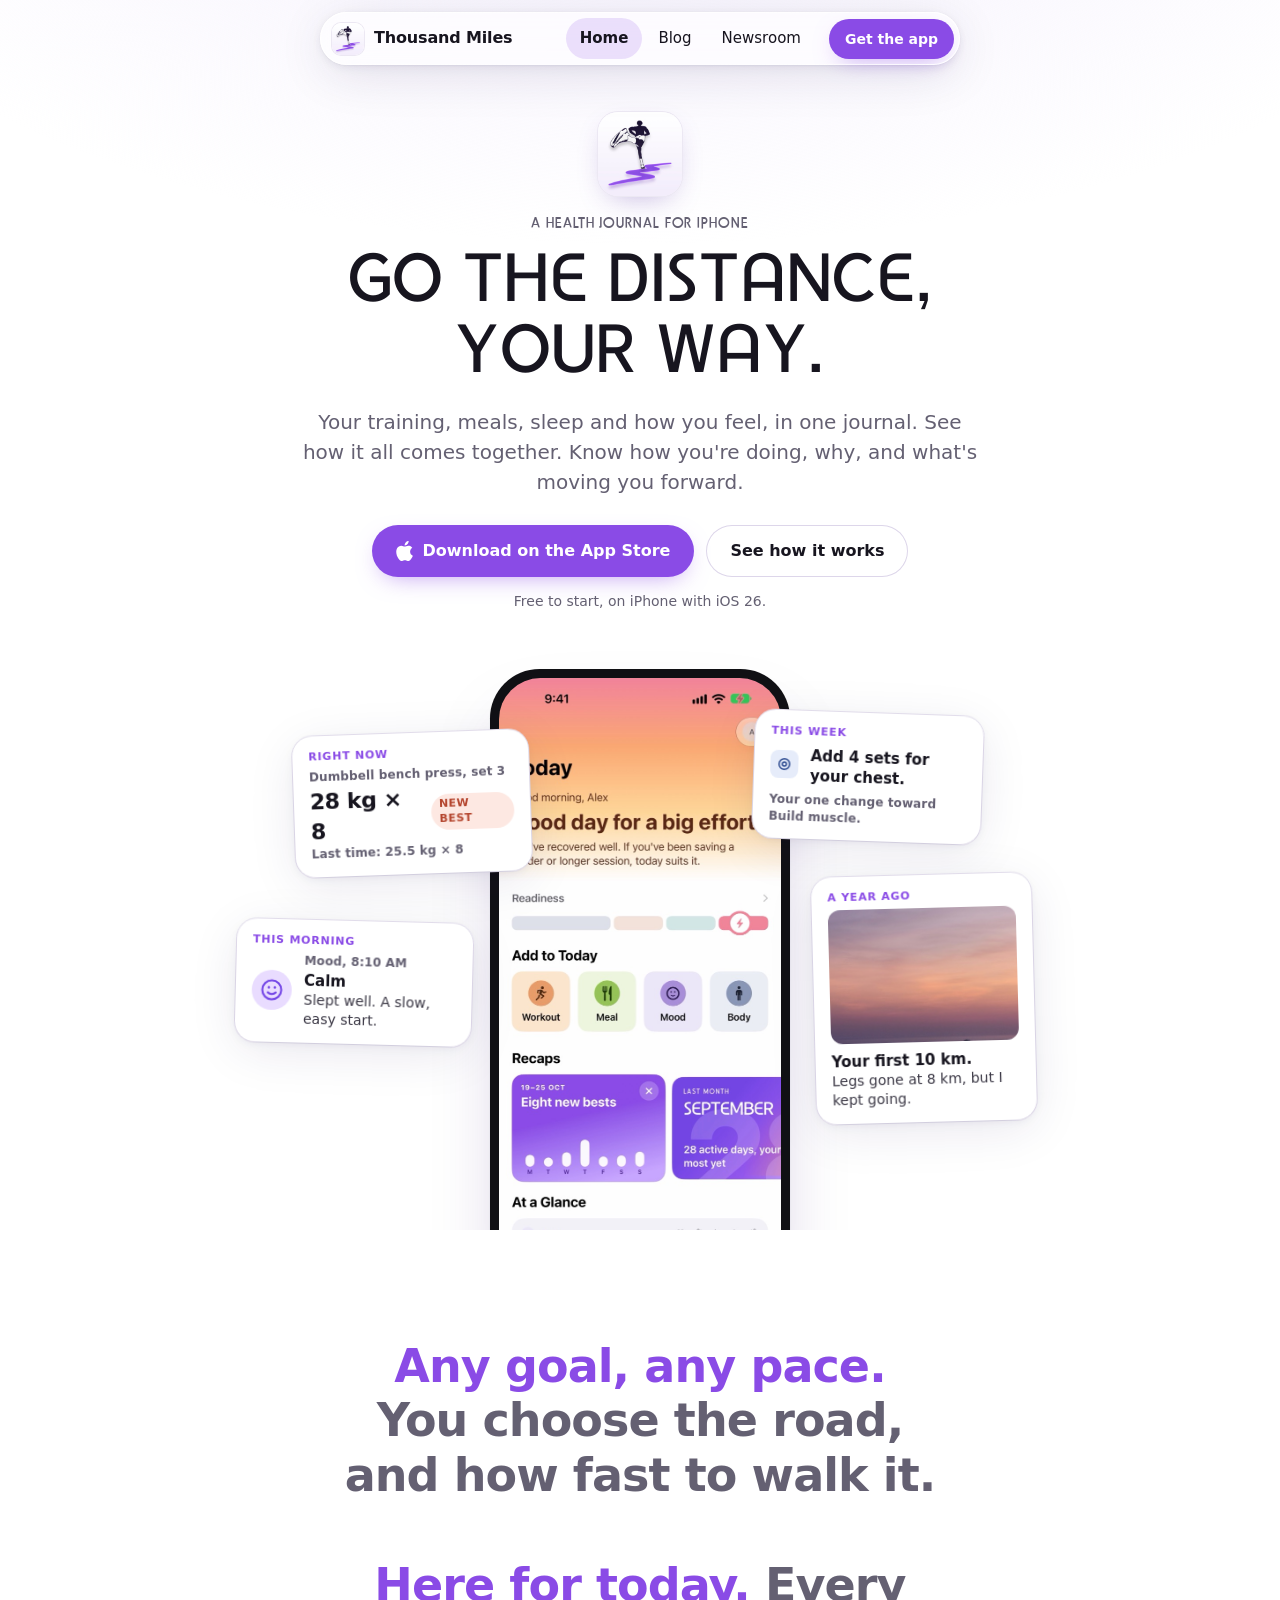
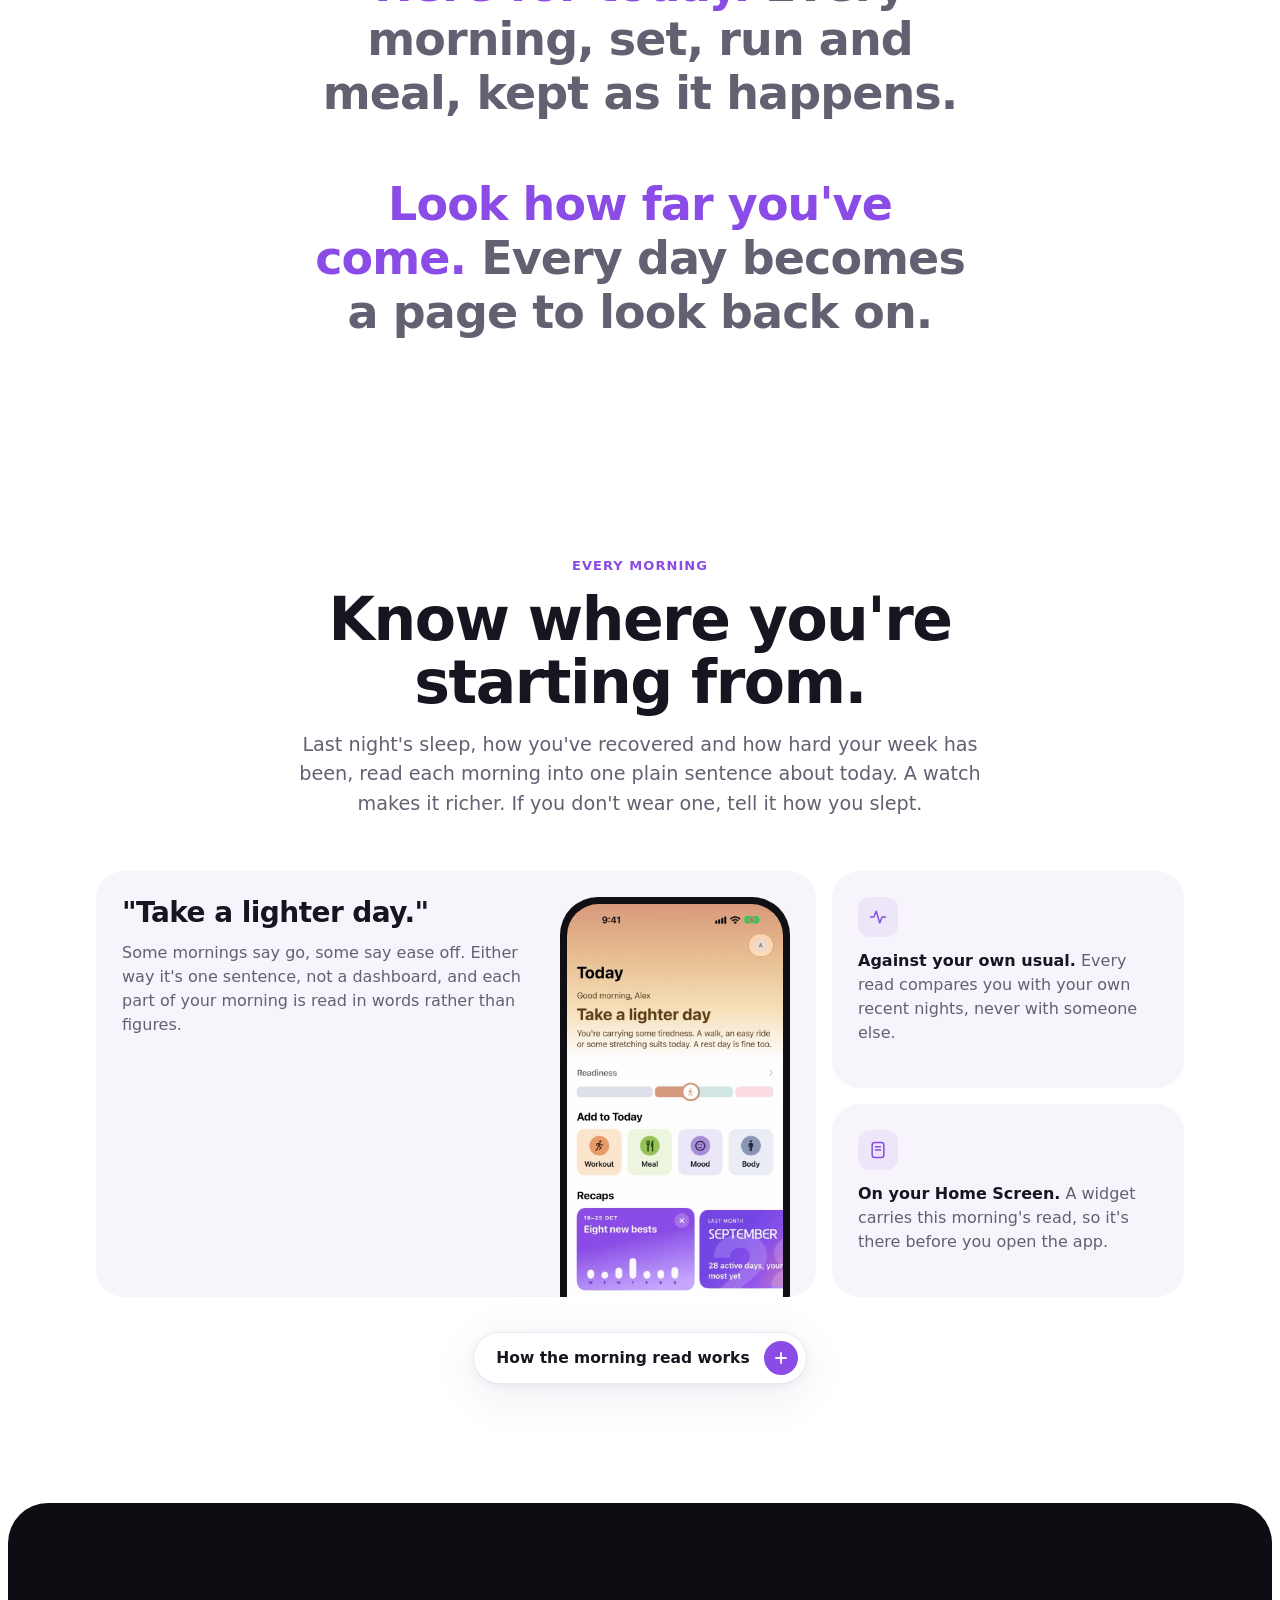
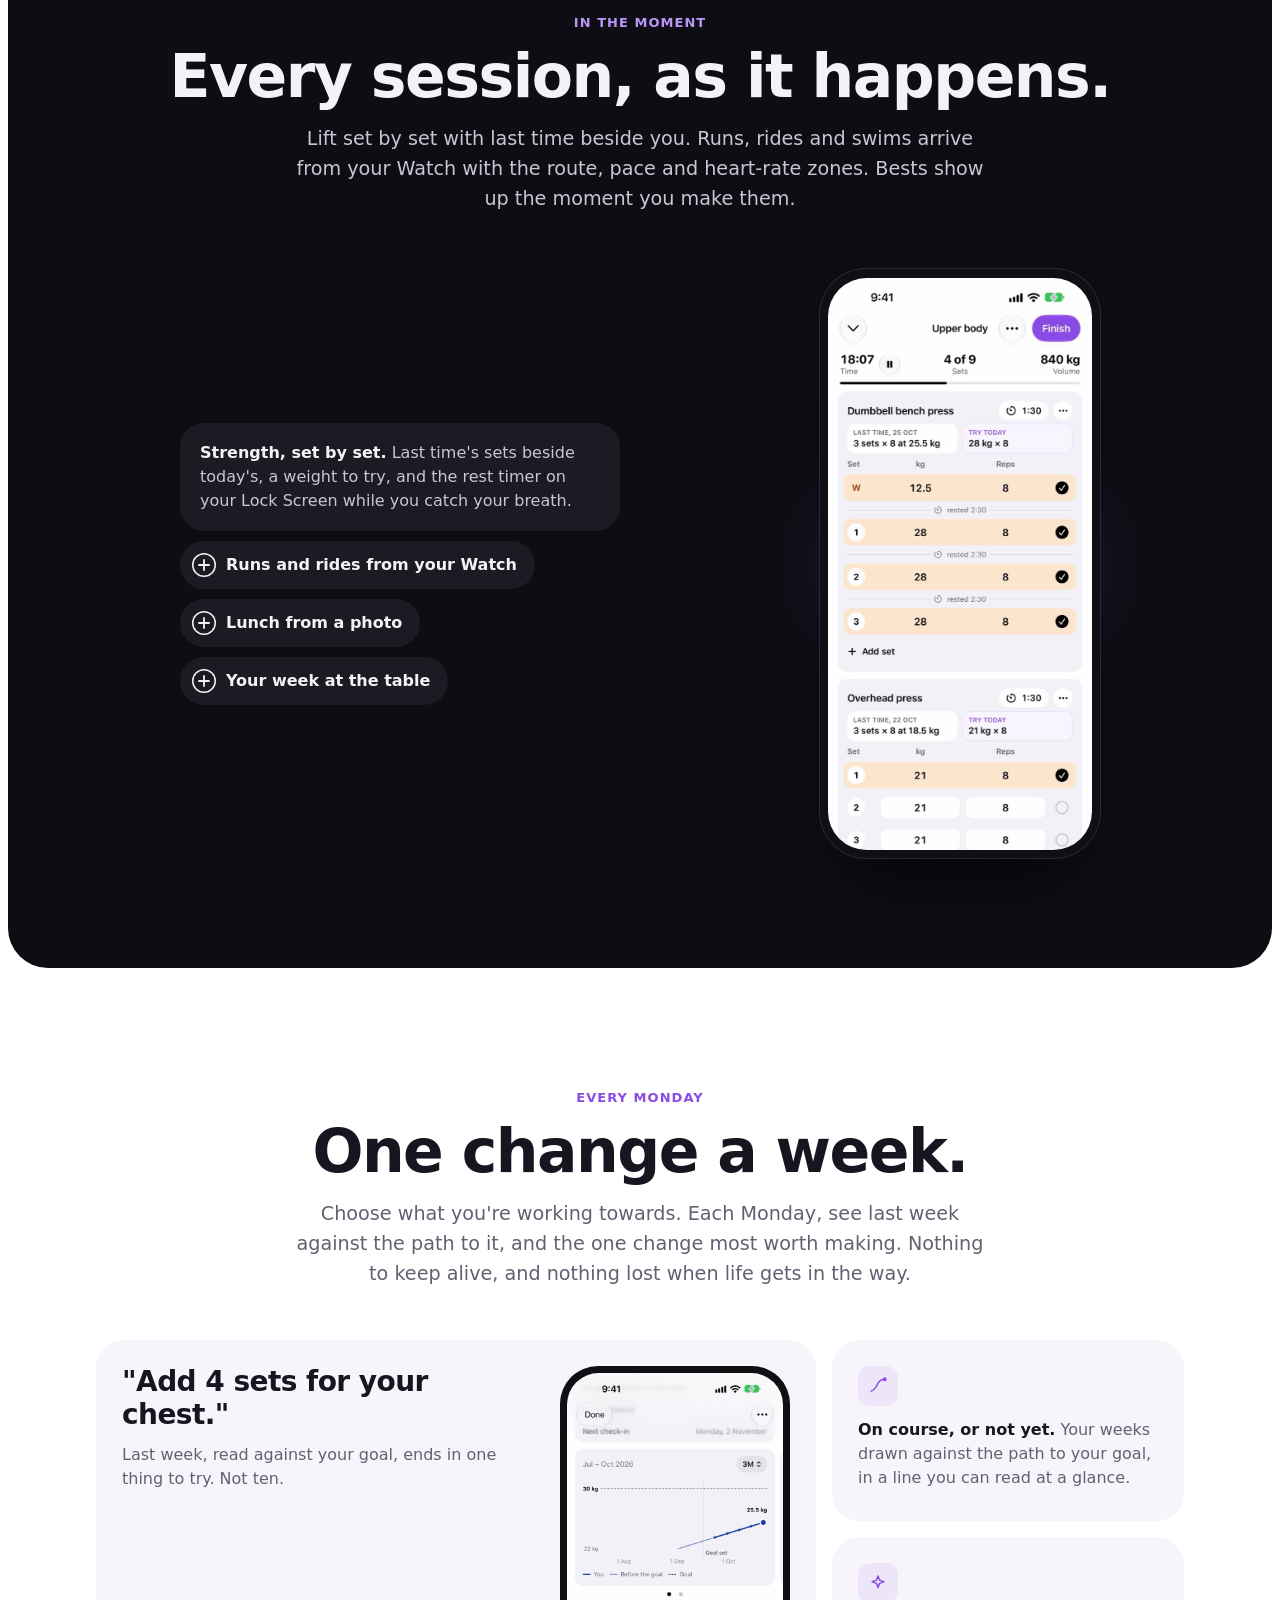
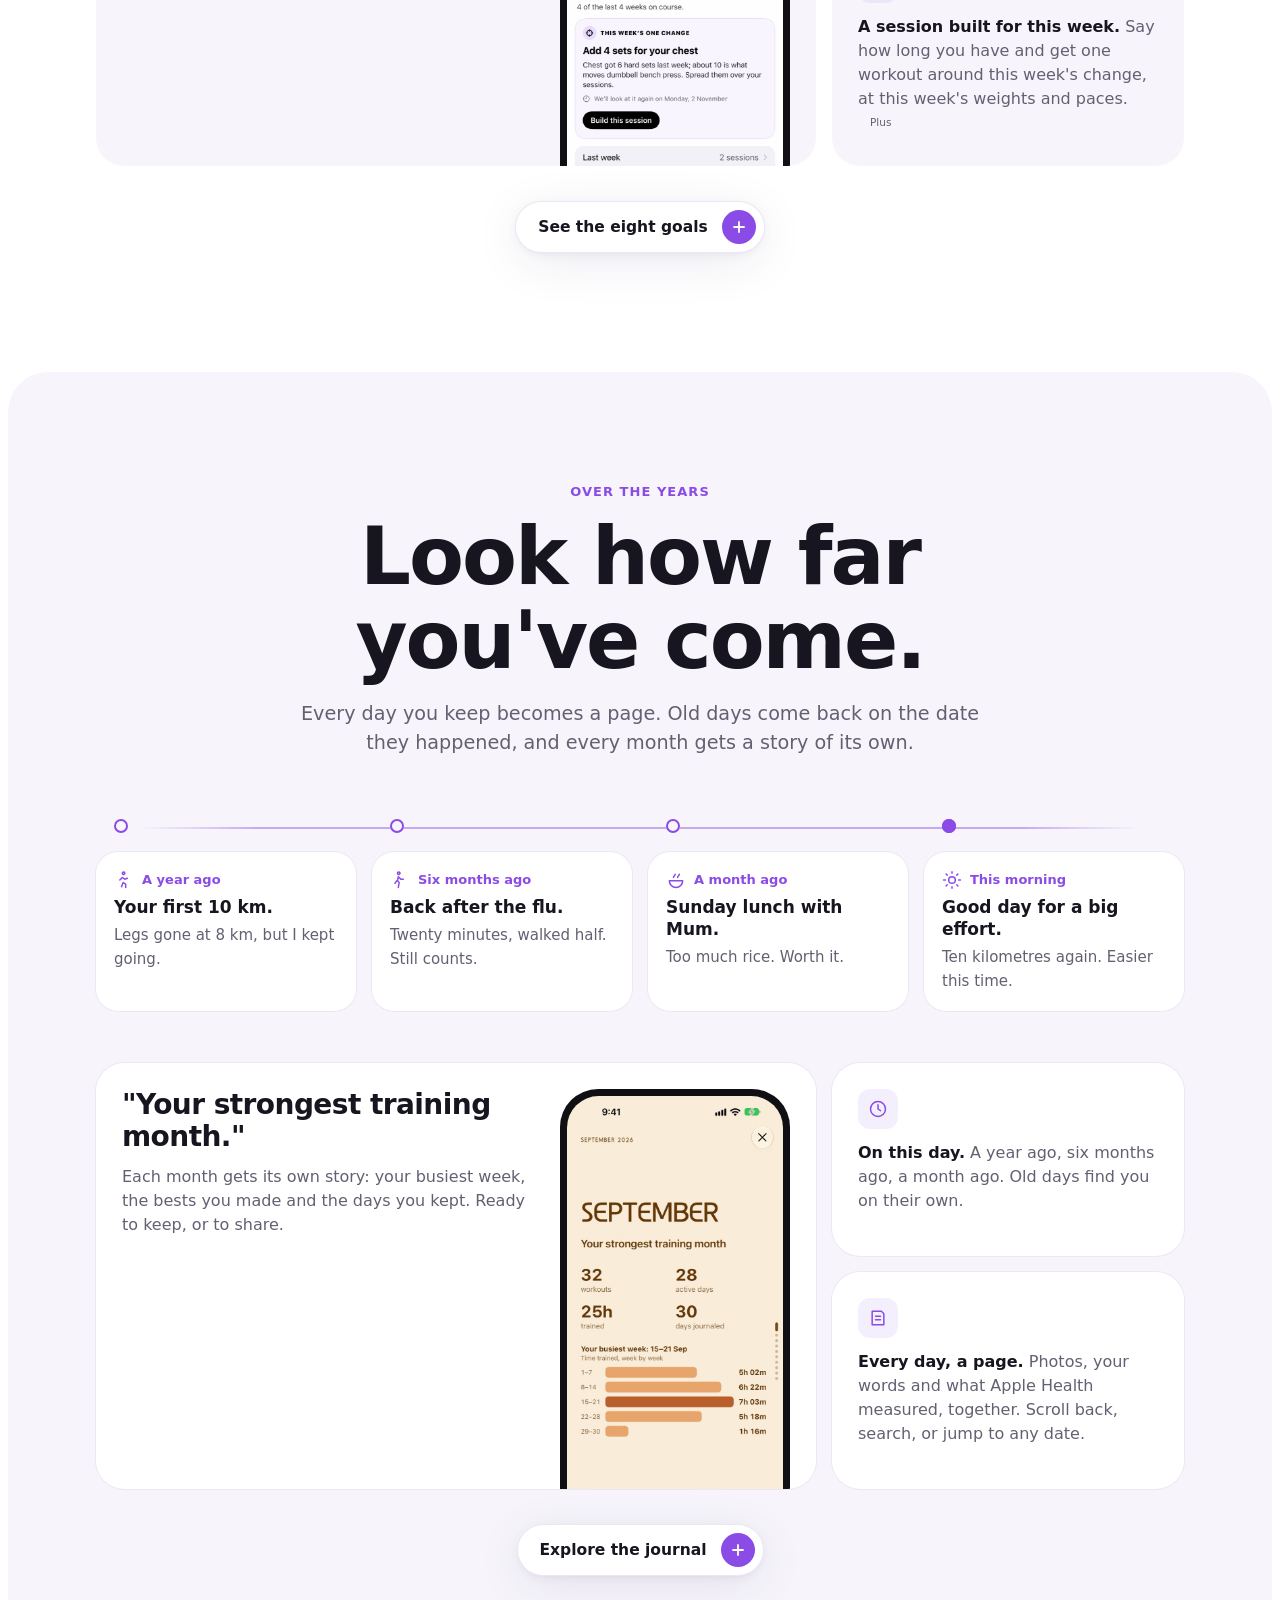
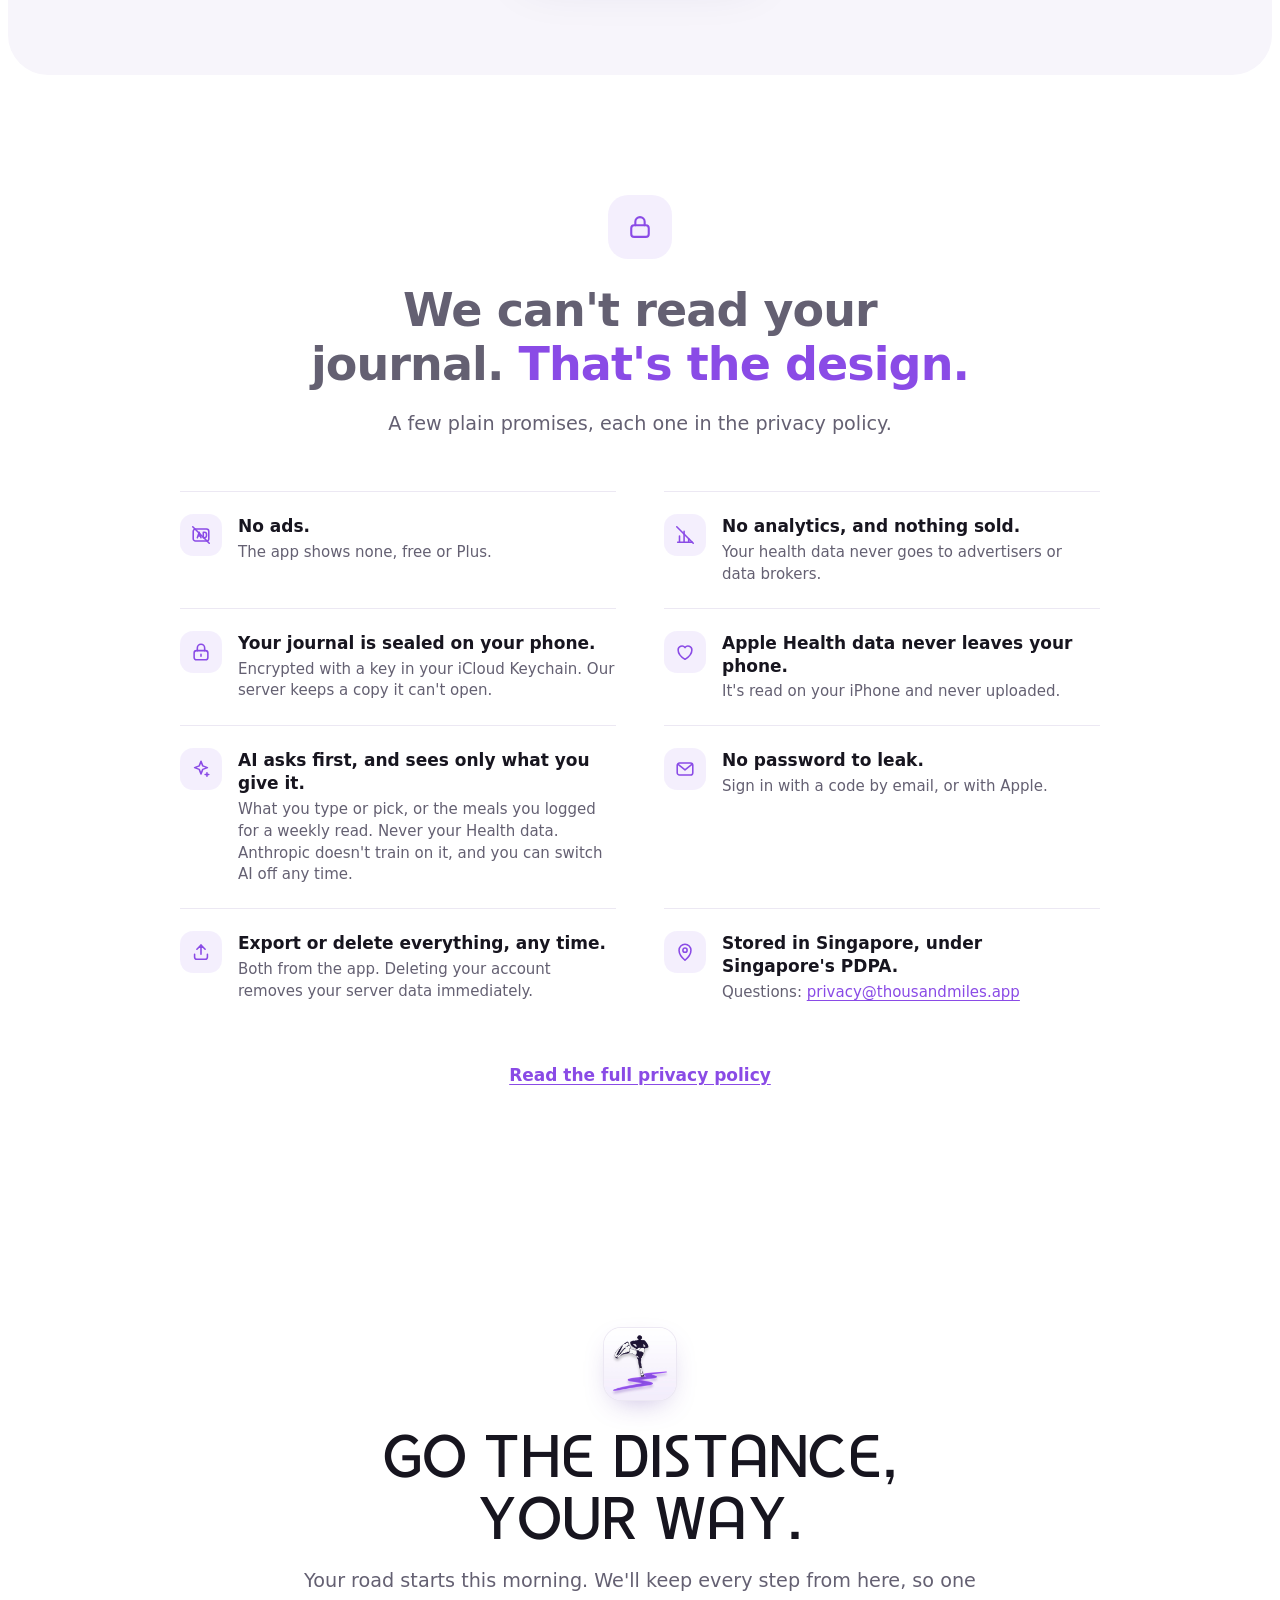
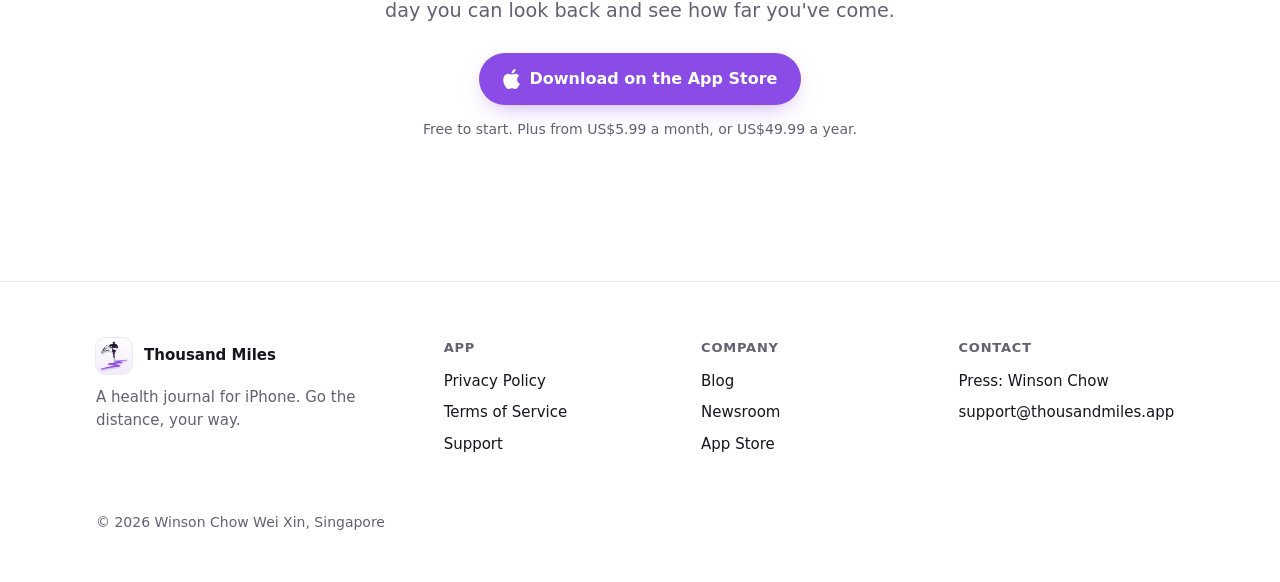
==== commit cd93c851: "Publish site from thousand-miles@d40c38f" ====
--- a/index.html
+++ b/index.html
@@ -4,7 +4,7 @@
 <meta charset="utf-8">
 <meta name="viewport" content="width=device-width, initial-scale=1, viewport-fit=cover">
 <title>Thousand Miles, a health journal for iPhone</title>
-<meta name="description" content="A health journal for iPhone. Whatever you're working towards, Thousand Miles reads your mornings, keeps every session and turns your days into a journal, so you can look back and see how far you've come.">
+<meta name="description" content="Your whole health, one journal. Training, meals, sleep and how you feel, kept together beside what Apple Health measured, with one plain sentence each morning about today.">
 <link rel="canonical" href="https://thousandmiles.app/">
 <meta name="apple-itunes-app" content="app-id=6804423331">
 <meta name="color-scheme" content="light dark">
@@ -13,7 +13,7 @@
 <meta property="og:type" content="website">
 <meta property="og:site_name" content="Thousand Miles">
 <meta property="og:title" content="Thousand Miles, a health journal for iPhone">
-<meta property="og:description" content="Go the distance, your way. Thousand Miles reads your mornings, keeps every session and turns your days into a journal, so you can see how far you've come.">
+<meta property="og:description" content="Everything you do is connected. Thousand Miles keeps your training, meals, sleep and how you feel in one journal, and tells you in plain words what it means for today.">
 <meta property="og:url" content="https://thousandmiles.app/">
 <meta property="og:image" content="https://thousandmiles.app/images/og.png">
 <meta property="og:image:width" content="1200">
@@ -21,7 +21,7 @@
 <meta property="og:image:alt" content="The Thousand Miles app icon on a white card, beside the words A health journal for iPhone and Go the distance, your way.">
 <meta name="twitter:card" content="summary_large_image">
 <meta name="twitter:title" content="Thousand Miles, a health journal for iPhone">
-<meta name="twitter:description" content="Go the distance, your way. Look how far you've come.">
+<meta name="twitter:description" content="Everything you do is connected. Your whole health, one journal.">
 <meta name="twitter:image" content="https://thousandmiles.app/images/og.png">
 <link rel="icon" href="/favicon.ico" sizes="32x32">
 <link rel="icon" type="image/png" sizes="32x32" href="/images/favicon-32.png">
@@ -55,7 +55,7 @@
       <img class="app-icon" src="/images/icon-256.jpg" alt="Thousand Miles app icon" width="84" height="84">
       <p class="eyebrow">A health journal for iPhone</p>
       <h1 id="hero-title">Go the distance, your way.</h1>
-      <p class="lead">Whatever you're working towards, however long it takes, Thousand Miles goes with you. It reads your mornings, keeps every session, and turns your days into a journal, so you can always look back and see how far you've come.</p>
+      <p class="lead">Your training, meals, sleep and how you feel, in one journal. See how it all comes together. Know how you're doing, why, and what's moving you forward.</p>
       <div class="cta">
         <a class="btn btn-primary" href="https://apps.apple.com/app/id6804423331">
           <svg width="17" height="20" viewBox="0 0 17 20" aria-hidden="true" fill="currentColor"><path d="M14.1 10.6c0-2.6 2.1-3.8 2.2-3.9-1.2-1.8-3.1-2-3.7-2-1.6-.2-3.1.9-3.9.9-.8 0-2-.9-3.4-.9-1.7 0-3.3 1-4.2 2.6-1.8 3.1-.5 7.7 1.3 10.2.9 1.2 1.9 2.6 3.2 2.6 1.3-.1 1.8-.8 3.3-.8s2 .8 3.4.8c1.4 0 2.3-1.3 3.1-2.5 1-1.4 1.4-2.8 1.4-2.9-.1 0-2.7-1-2.7-4.1zM11.6 3c.7-.9 1.2-2 1-3.1-1 0-2.2.7-2.9 1.5-.6.7-1.2 1.9-1 3 1.1.1 2.2-.6 2.9-1.4z"/></svg>
--- a/css/site.css
+++ b/css/site.css
@@ -13,7 +13,7 @@
   --bg:#ffffff; --bg-top:#f5f1fd; --surface:#ffffff; --band:#f7f5fb; --wash:#f9f6ff;
   --line:#ece8f3; --line-strong:#ddd6ea;
   --ink:#17151f; --text:#3c3946; --muted:#646072;
-  --accent:#8a4be6; --accent-deep:#6b36c9; --glass-hl:rgb(255 255 255 / .5); --btn:#8a4be6; --on-btn:#ffffff; --btn-hover:#7a3cd8;
+  --accent:#8a4be6; --accent-text:#8a4be6; --accent-deep:#6b36c9; --glass-hl:rgb(255 255 255 / .5); --btn:#8a4be6; --on-btn:#ffffff; --btn-hover:#7a3cd8;
   --soft:rgb(138 75 230 / .09); --soft-2:rgb(138 75 230 / .16);
   --coral:#b4452e; --coral-wash:#fde8e2;
   --frame:#101014; --frame-edge:transparent;
@@ -35,7 +35,7 @@
   --bg:#121118; --bg-top:#1b1628; --surface:#1c1a24; --band:#17151e; --wash:#1a1624;
   --line:#2c2838; --line-strong:#3a3549;
   --ink:#f4f2f8; --text:#d9d5e3; --muted:#a8a3b7;
-  --accent:#a06af2; --accent-deep:#c4a8f7; --glass-hl:rgb(255 255 255 / .1); --btn:#8a4be6; --on-btn:#ffffff; --btn-hover:#9a5df0;
+  --accent:#a06af2; --accent-text:#d8c6fe; --accent-deep:#c4a8f7; --glass-hl:rgb(255 255 255 / .1); --btn:#8a4be6; --on-btn:#ffffff; --btn-hover:#9a5df0;
   --soft:rgb(160 106 242 / .14); --soft-2:rgb(160 106 242 / .24);
   --coral:#f6a590; --coral-wash:#3a201b;
   --frame:#050507; --frame-edge:#34313e; --night:#07060b; --night-tile:#17161e;
@@ -50,7 +50,7 @@
   --bg:#121118; --bg-top:#1b1628; --surface:#1c1a24; --band:#17151e; --wash:#1a1624;
   --line:#2c2838; --line-strong:#3a3549;
   --ink:#f4f2f8; --text:#d9d5e3; --muted:#a8a3b7;
-  --accent:#a06af2; --accent-deep:#c4a8f7; --glass-hl:rgb(255 255 255 / .1); --btn:#8a4be6; --on-btn:#ffffff; --btn-hover:#9a5df0;
+  --accent:#a06af2; --accent-text:#d8c6fe; --accent-deep:#c4a8f7; --glass-hl:rgb(255 255 255 / .1); --btn:#8a4be6; --on-btn:#ffffff; --btn-hover:#9a5df0;
   --soft:rgb(160 106 242 / .14); --soft-2:rgb(160 106 242 / .24);
   --coral:#f6a590; --coral-wash:#3a201b;
   --frame:#050507; --frame-edge:#34313e; --night:#07060b; --night-tile:#17161e;
@@ -66,7 +66,7 @@
 @media (prefers-reduced-motion:no-preference){html{scroll-behavior:smooth}}
 body{margin:0;background:var(--bg);color:var(--text);font:400 17px/1.55 var(--body);-webkit-font-smoothing:antialiased;overflow-x:clip}
 img{max-width:100%;height:auto}
-a{color:var(--accent);text-underline-offset:3px}
+a{color:var(--accent-text);text-underline-offset:3px}
 h1,h2,h3,h4{color:var(--ink);margin:0;font-weight:700;letter-spacing:-.015em;text-wrap:balance}
 p{margin:0}
 :focus-visible{outline:2px solid var(--accent);outline-offset:3px;border-radius:10px}
@@ -179,7 +179,7 @@
 .tag{display:inline-block;font-size:11px;font-weight:700;letter-spacing:.04em;text-transform:uppercase;border-radius:99px;padding:3px 8px}
 .tag-new{background:var(--coral-wash);color:var(--coral)}
 .tag-est{background:var(--soft);color:var(--accent-deep)}
-.jc .when{font-size:11px;font-weight:700;letter-spacing:.07em;text-transform:uppercase;color:var(--accent);margin-bottom:4px}
+.jc .when{font-size:11px;font-weight:700;letter-spacing:.07em;text-transform:uppercase;color:var(--accent-text);margin-bottom:4px}
 .jc .big{font-size:22px;font-weight:700;color:var(--ink);letter-spacing:-.02em;margin-top:2px}
 .jc .sp{display:flex;align-items:center;justify-content:space-between;gap:8px}
 .jc .pic{display:block;width:100%;aspect-ratio:7/5;object-fit:cover;border-radius:12px;margin:2px 0 8px;background:var(--band)}
@@ -223,7 +223,7 @@
 
 /* ---------- sections ---------- */
 section.blk{padding:120px 0}
-.kicker{font-size:13px;font-weight:650;letter-spacing:.08em;text-transform:uppercase;color:var(--accent)}
+.kicker{font-size:13px;font-weight:650;letter-spacing:.08em;text-transform:uppercase;color:var(--accent-text)}
 .kicker+.h2{margin-top:12px}
 .h2{font-size:clamp(34px,5vw,60px);line-height:1.05;letter-spacing:-.025em}
 .sub{font-size:clamp(17px,1.5vw,20px);color:var(--muted);margin-top:16px;max-width:36em}
@@ -231,7 +231,7 @@
 
 .statements{padding:110px 0 40px}
 .stmt{font-size:clamp(26px,3.6vw,46px);line-height:1.18;font-weight:650;letter-spacing:-.02em;color:var(--muted);text-align:center;max-width:24ch;margin:0 auto 56px;text-wrap:balance}
-.stmt em{font-style:normal;color:var(--accent)}
+.stmt em{font-style:normal;color:var(--accent-text)}
 
 /* chapters: a centred head, then soft tiles (Gentler-style); depth sits behind a pill that opens a sheet (Apple-style) */
 .chap{padding:120px 0 40px}
@@ -240,7 +240,7 @@
 .bt{background:var(--band);border-radius:28px;padding:26px;display:flex;flex-direction:column;gap:12px;min-width:0;overflow:hidden}
 .bt p{color:var(--muted);font-size:16px;line-height:1.5}
 .bt p b{color:var(--ink);font-weight:650}
-.bt .ic{width:40px;height:40px;border-radius:12px;background:var(--soft);color:var(--accent);display:grid;place-items:center;flex:none}
+.bt .ic{width:40px;height:40px;border-radius:12px;background:var(--soft);color:var(--accent-text);display:grid;place-items:center;flex:none}
 .bt-big{grid-column:span 2;grid-row:span 2;display:grid;grid-template-columns:minmax(0,1fr) auto;gap:24px;padding-bottom:0}
 .bt-big .txt{display:flex;flex-direction:column;gap:12px;padding-bottom:26px}
 .bt-big .q{font-size:clamp(22px,2.4vw,28px);font-weight:700;color:var(--ink);letter-spacing:-.02em;line-height:1.15}
@@ -289,7 +289,7 @@
 .road li::before{content:"";position:absolute;top:1px;left:18px;width:14px;height:14px;border-radius:50%;background:var(--band);box-shadow:inset 0 0 0 2px var(--accent)}
 .road li.now::before{background:var(--accent)}
 .road .card{background:var(--surface);border-radius:22px;padding:18px;box-shadow:0 0 0 1px var(--line);display:flex;flex-direction:column;gap:6px;height:100%}
-.road .ago{display:flex;align-items:center;gap:8px;font-size:13px;font-weight:650;color:var(--accent)}
+.road .ago{display:flex;align-items:center;gap:8px;font-size:13px;font-weight:650;color:var(--accent-text)}
 .road .ago svg{flex:none}
 .road b{color:var(--ink);font-size:17px;font-weight:650;line-height:1.3}
 .road span.n{color:var(--muted);font-size:15px}
@@ -316,12 +316,12 @@
 @media (prefers-reduced-motion:no-preference){dialog.sheet[open]{animation:sheetUp .35s var(--ease)}@keyframes sheetUp{from{transform:translateY(24px)}to{transform:none}}}
 
 /* privacy */
-.lock{width:64px;height:64px;border-radius:20px;background:var(--soft);display:grid;place-items:center;margin:0 auto 24px;color:var(--accent)}
+.lock{width:64px;height:64px;border-radius:20px;background:var(--soft);display:grid;place-items:center;margin:0 auto 24px;color:var(--accent-text)}
 .privacy .stmt{margin-bottom:0}
 .privacy .sub{margin-top:18px}
 .promises{display:grid;grid-template-columns:1fr 1fr;column-gap:48px;max-width:920px;margin:52px auto 0;padding:0;list-style:none}
 .promises li{display:flex;gap:16px;align-items:flex-start;padding:22px 0;border-top:1px solid var(--line)}
-.promises .ic{width:42px;height:42px;border-radius:13px;background:var(--soft);color:var(--accent);display:grid;place-items:center;flex:none}
+.promises .ic{width:42px;height:42px;border-radius:13px;background:var(--soft);color:var(--accent-text);display:grid;place-items:center;flex:none}
 .promises b{display:block;color:var(--ink);font-size:17px;font-weight:650;line-height:1.35;margin-top:1px}
 .promises .s{display:block;color:var(--muted);font-size:15px;line-height:1.45;margin-top:4px}
 .promises a{overflow-wrap:anywhere}
@@ -344,7 +344,7 @@
 footer ul{list-style:none;padding:0;margin:12px 0 0}
 footer li{margin:8px 0}
 footer li a{color:var(--ink);text-decoration:none;overflow-wrap:anywhere}
-footer li a:hover,footer li a[aria-current="page"]{color:var(--accent);text-decoration:underline}
+footer li a:hover,footer li a[aria-current="page"]{color:var(--accent-text);text-decoration:underline}
 .copy{margin-top:48px;color:var(--muted);font-size:14px}
 @media (max-width:760px){.fgrid{grid-template-columns:1fr 1fr}.fgrid>div:first-child,.fgrid>div:last-child{grid-column:1/-1}}
 
@@ -368,7 +368,7 @@
 .chips li{font-size:14px;padding:6px 12px;border-radius:99px;background:var(--soft);color:var(--ink)}
 .soon{display:flex;flex-wrap:wrap;gap:10px 24px;justify-content:center;list-style:none;margin:32px 0 0;padding:24px 0 0;border-top:1px solid var(--line);font-size:15px;color:var(--ink)}
 .soon li{display:inline-flex;align-items:center;gap:8px}
-.soon svg{color:var(--accent);flex:none}
+.soon svg{color:var(--accent-text);flex:none}
 .soon span{color:var(--muted)}
 
 /* ---------- newsroom ---------- */
@@ -378,7 +378,7 @@
 .gcard{display:flex;align-items:center;gap:14px;padding:16px 18px;border-radius:24px;text-decoration:none;color:var(--glass-ink);transition:transform .25s var(--ease)}
 .gcard:hover{transform:translateY(-2px)}
 .gcard .av{width:48px;height:48px;border-radius:50%;flex:none;display:grid;place-items:center;font-size:10px;font-weight:600;color:var(--muted);background:var(--band);box-shadow:inset 0 0 0 1px var(--line-strong);text-align:center;line-height:1.1}
-.gcard .av.sq{border-radius:14px;color:var(--accent);background:var(--soft)}
+.gcard .av.sq{border-radius:14px;color:var(--accent-text);background:var(--soft)}
 .gcard b{display:block;font-size:16px;color:var(--ink)}
 .gcard span.s{font-size:14px;color:var(--muted);overflow-wrap:anywhere}
 .gcard .chev{margin-left:auto;color:var(--muted);flex:none}
@@ -391,7 +391,7 @@
 .ncard h3{font-size:clamp(22px,2.4vw,28px);line-height:1.2;margin-top:10px}
 .meta{font-size:14px;color:var(--muted);margin-top:14px}
 .ncard details{margin-top:20px}
-.ncard summary{cursor:pointer;font-weight:600;color:var(--accent);list-style:none;display:inline-flex;align-items:center;gap:6px}
+.ncard summary{cursor:pointer;font-weight:600;color:var(--accent-text);list-style:none;display:inline-flex;align-items:center;gap:6px}
 .ncard summary::-webkit-details-marker{display:none}
 .ncard summary svg{transition:transform .25s var(--ease)}
 .ncard details[open] summary svg{transform:rotate(180deg)}
@@ -480,7 +480,7 @@
 .doc p,.doc ul{margin:0 0 16px}
 .doc ul{padding-left:1.2em}
 .doc li{margin:8px 0;padding-left:4px}
-.doc li::marker{color:var(--accent)}
+.doc li::marker{color:var(--accent-text)}
 .doc .lede{font-size:20px;line-height:1.55;color:var(--ink);margin-bottom:20px}
 .doc a{overflow-wrap:anywhere}
 .doc .contact{display:flex;flex-direction:column;gap:4px;padding:20px 22px;border-radius:22px;background:var(--wash);box-shadow:inset 0 0 0 1px var(--line);margin:24px 0}
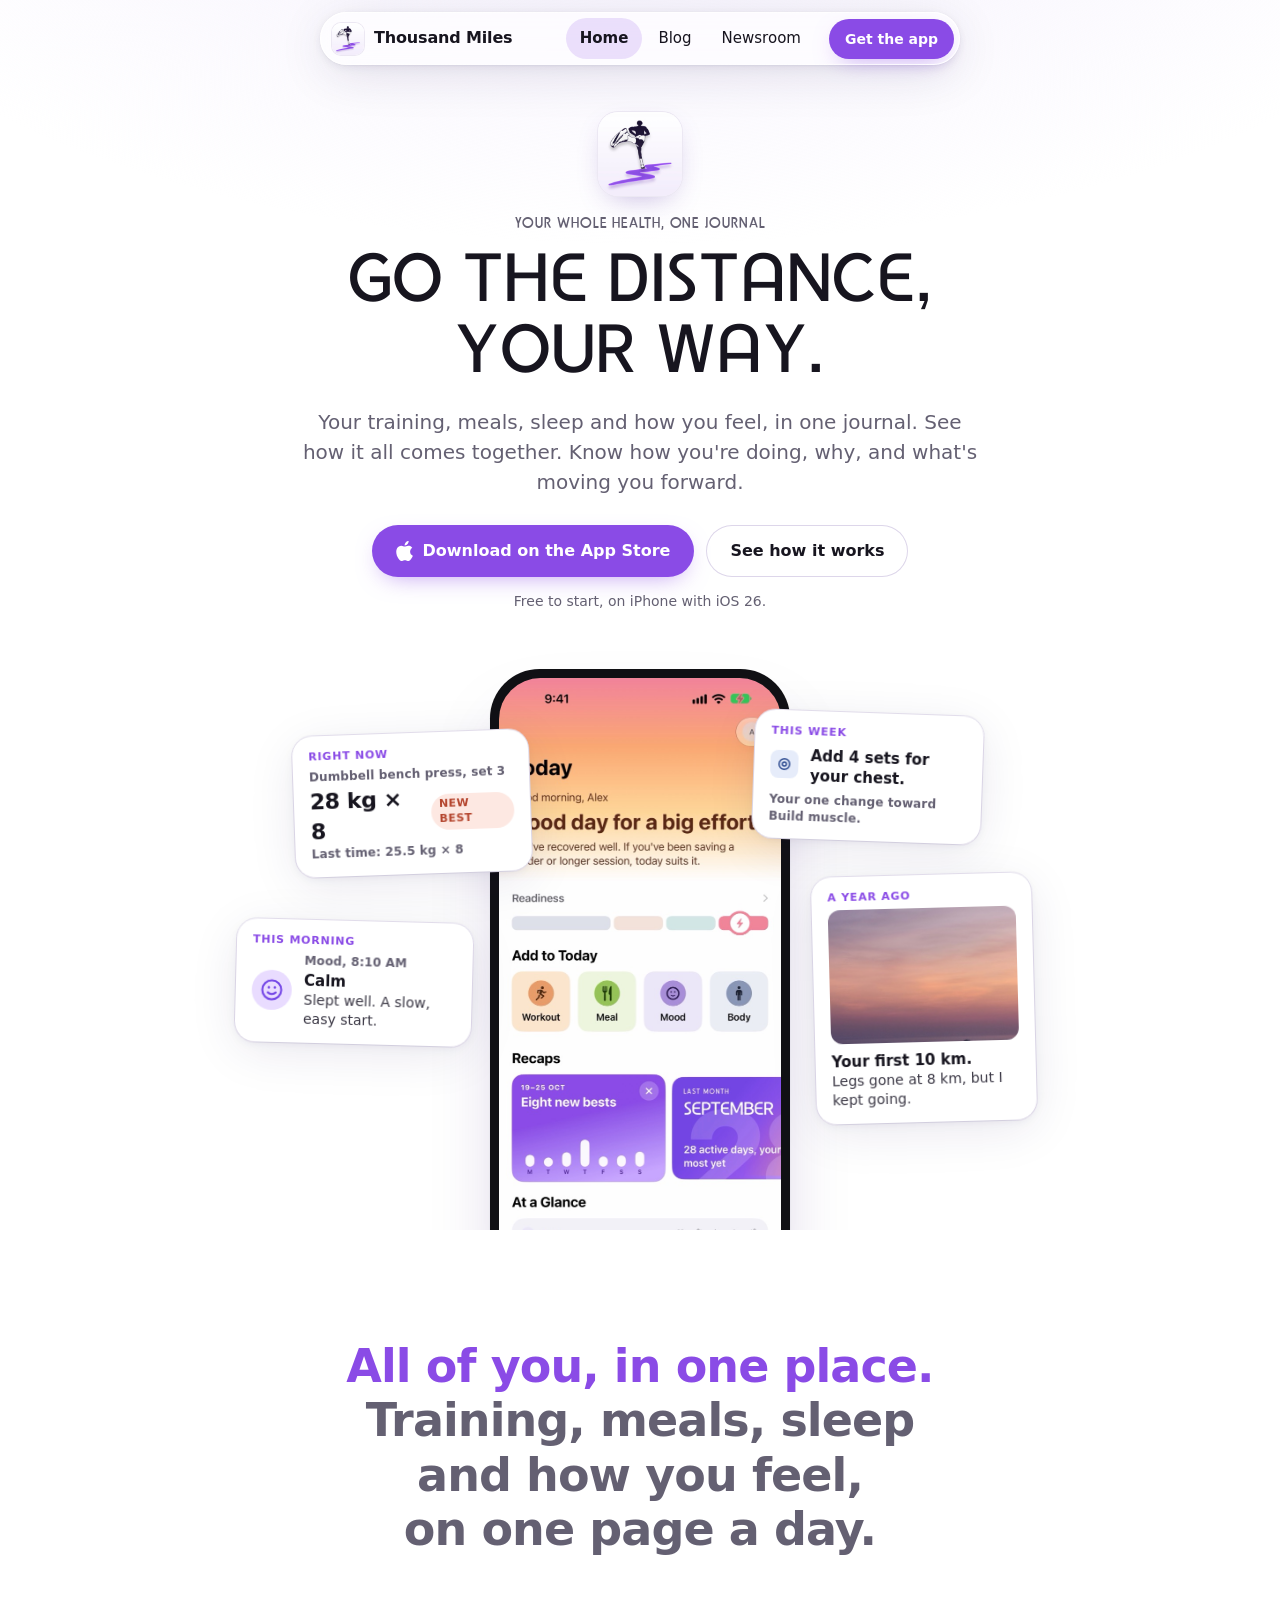
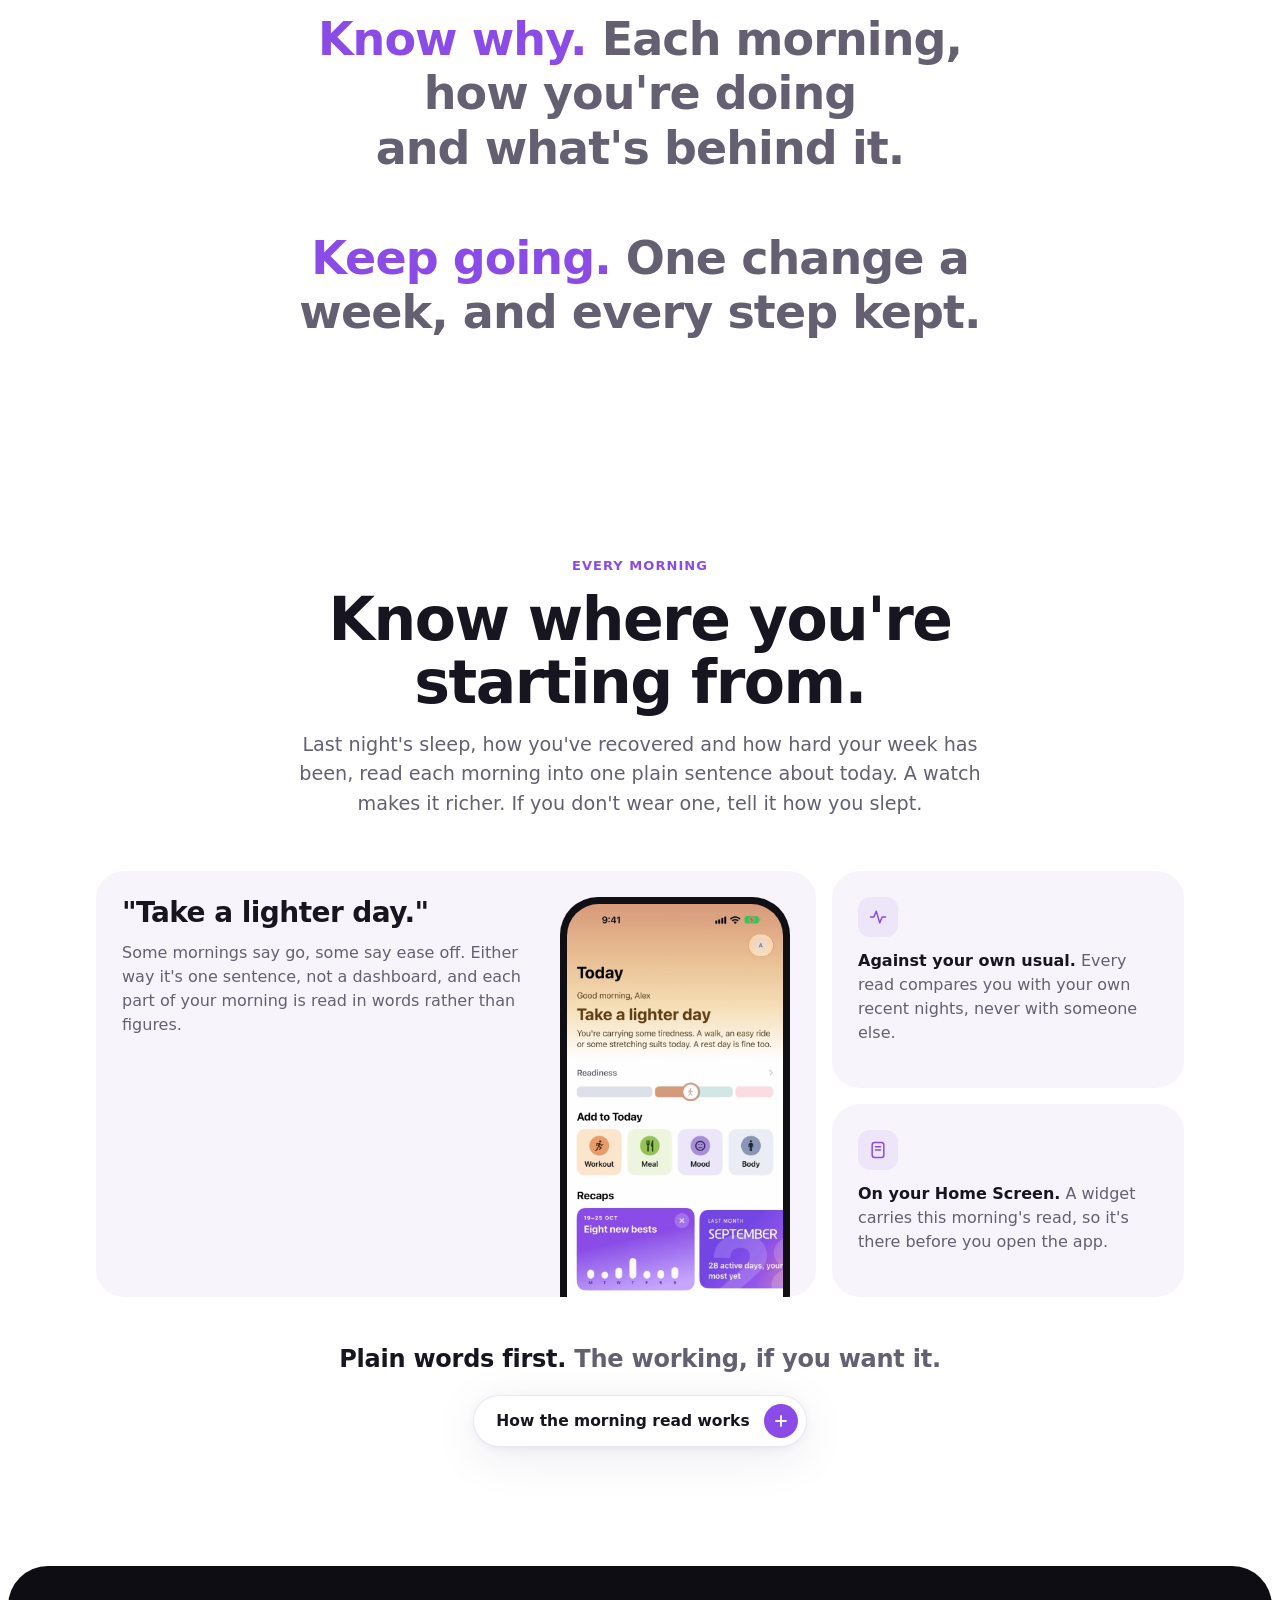
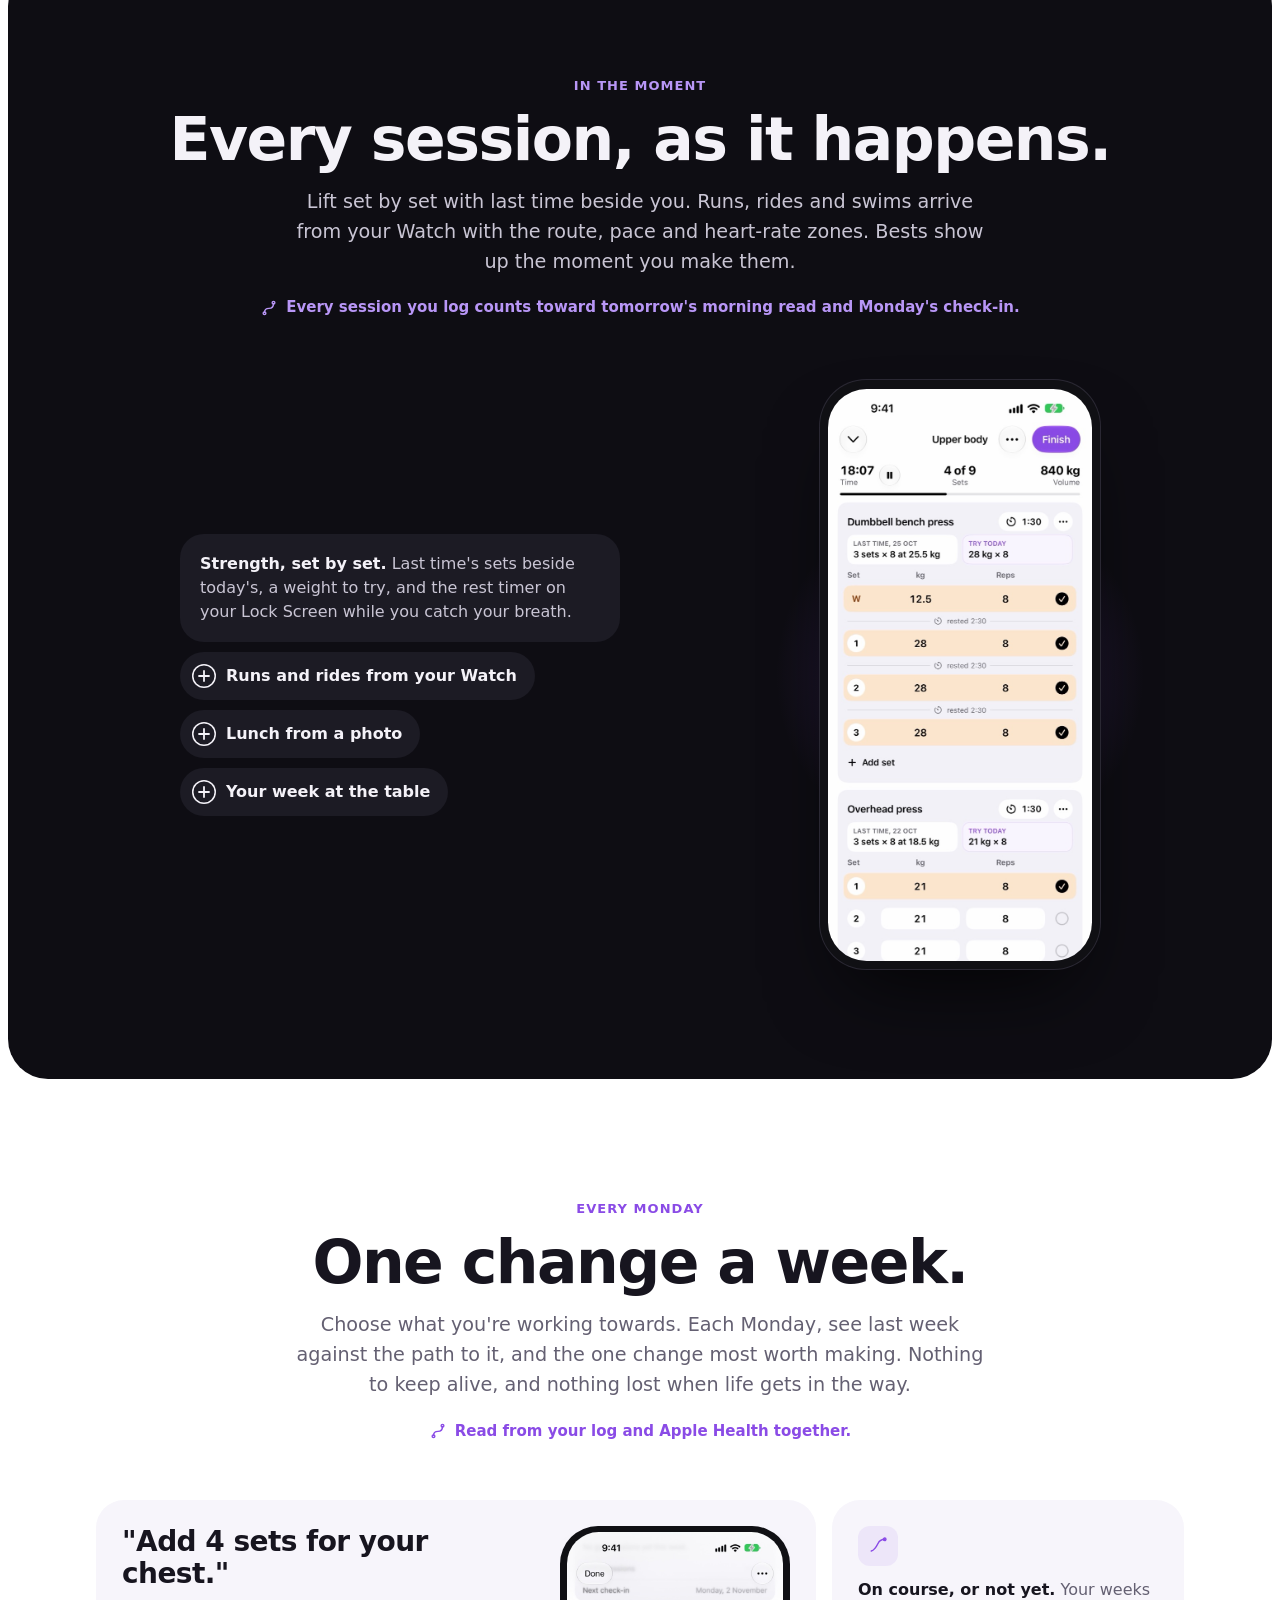
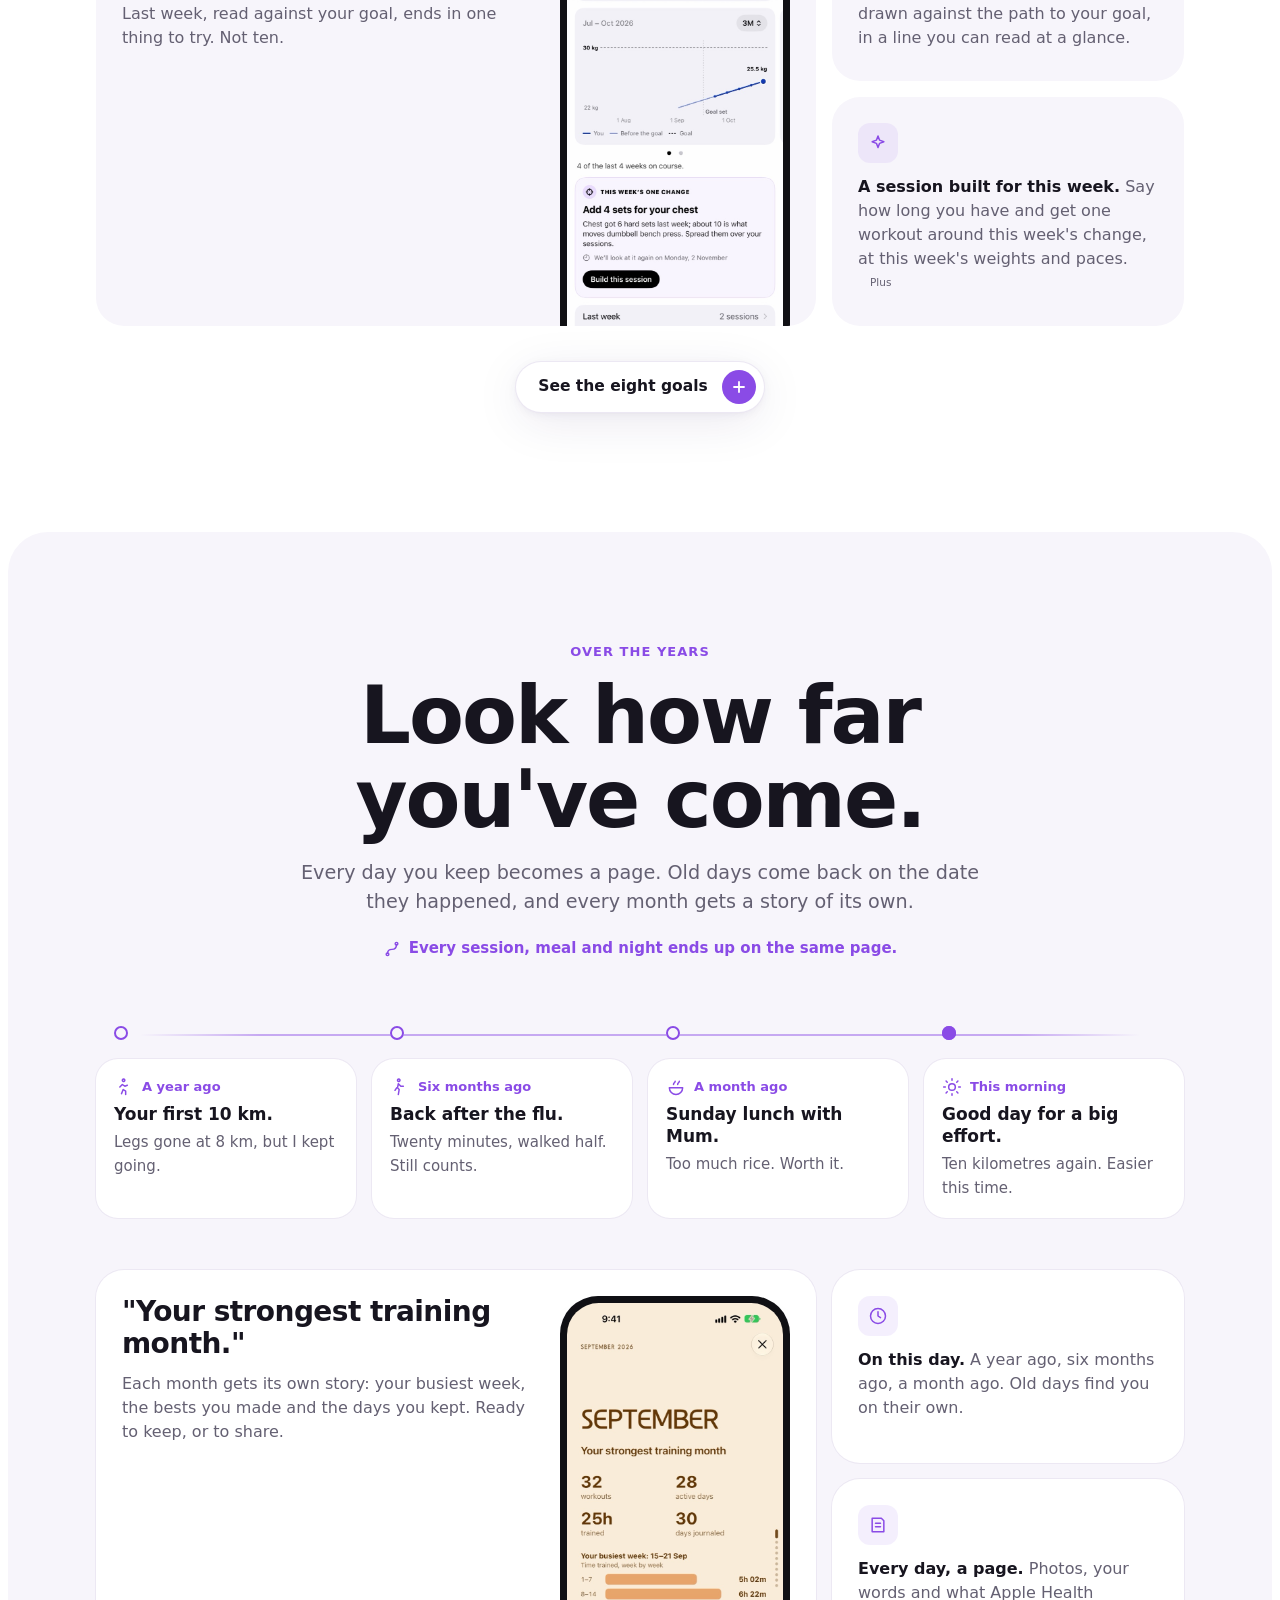
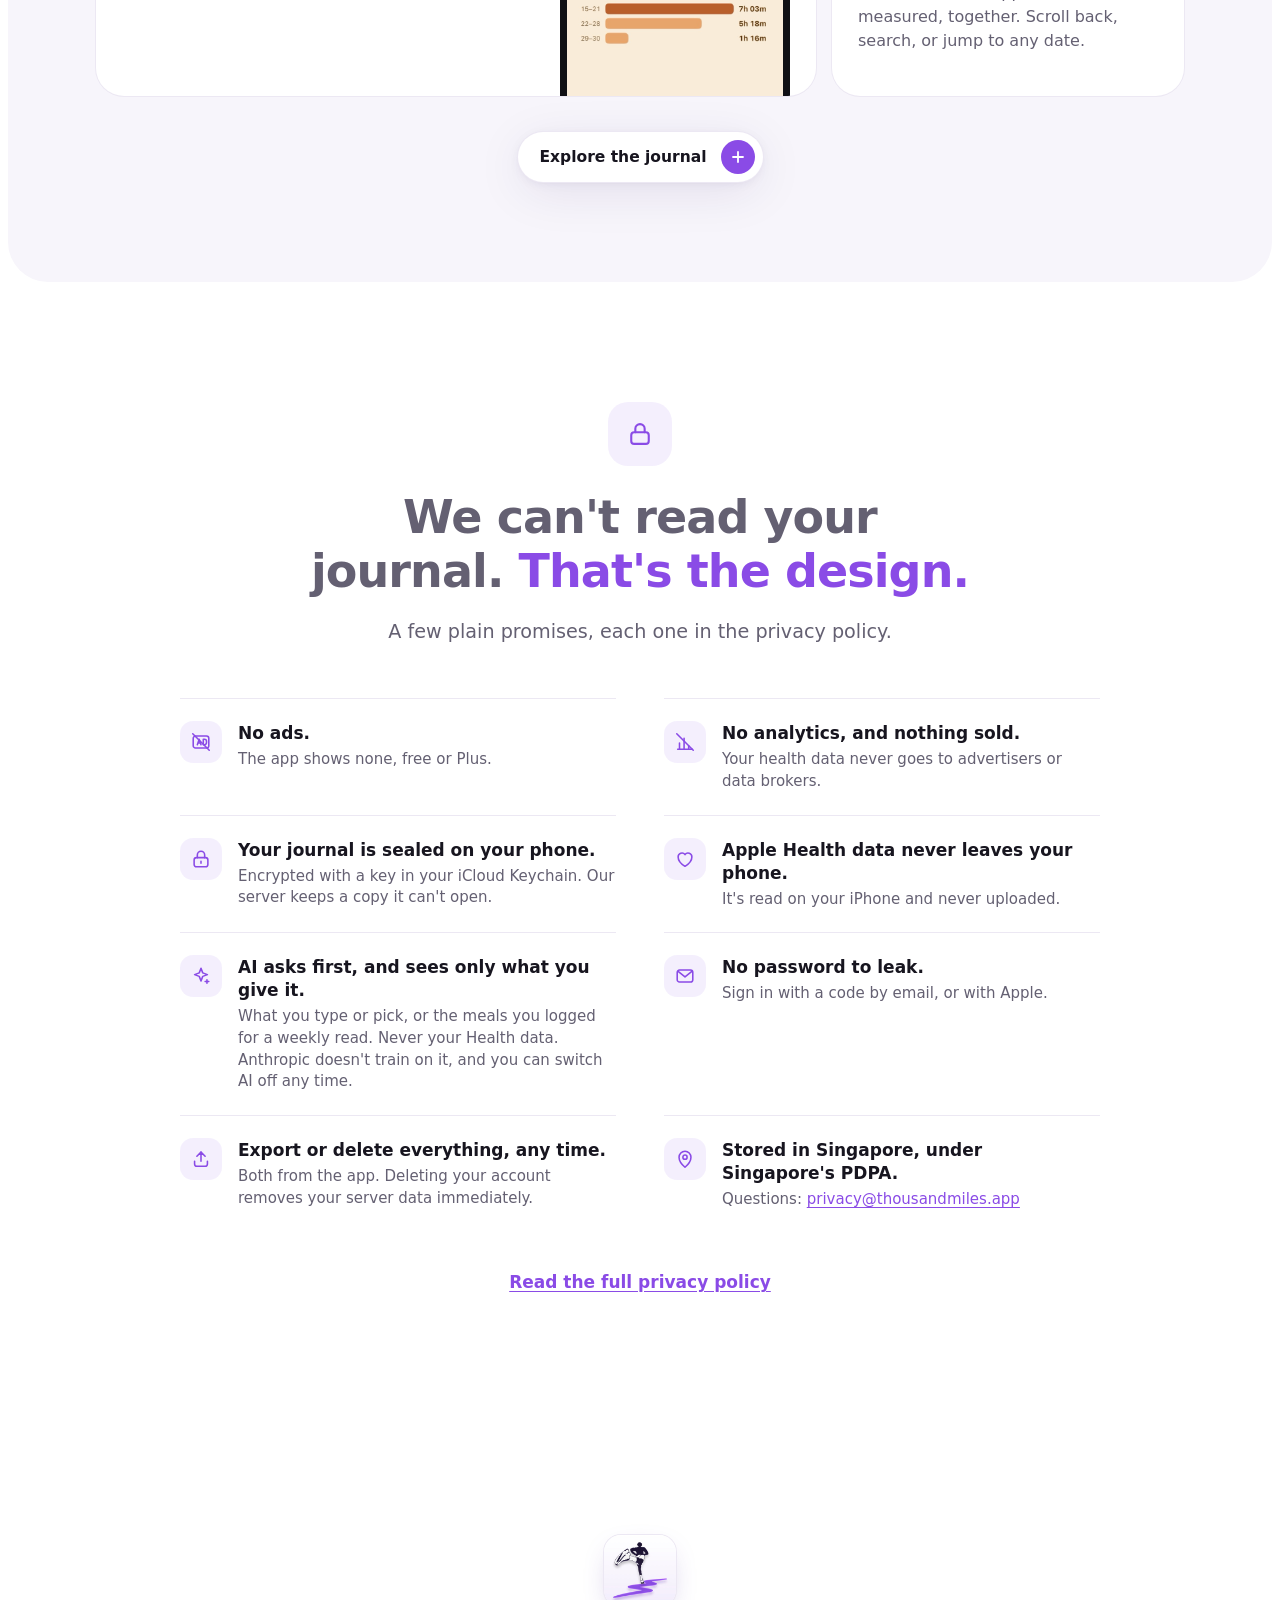
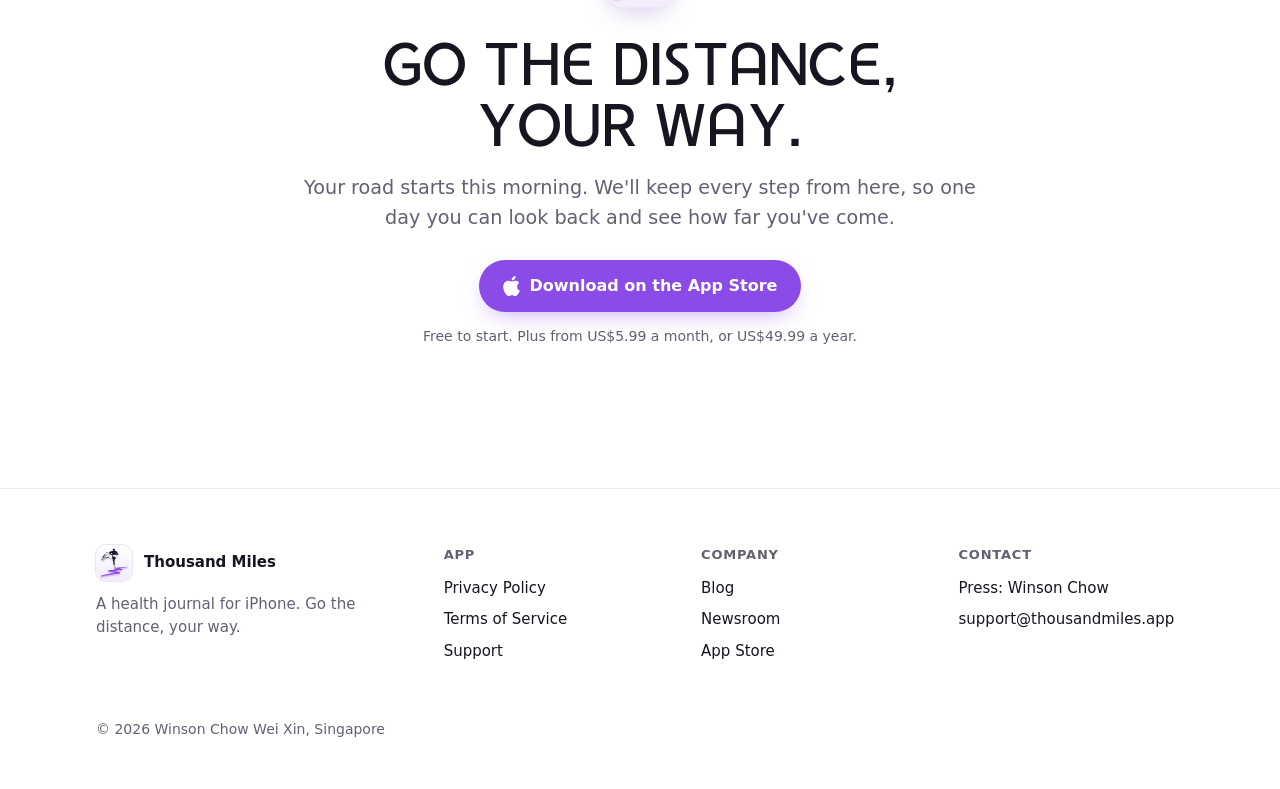
==== commit 8f9d674a: "Publish site from thousand-miles@b2a7edd" ====
--- a/index.html
+++ b/index.html
@@ -4,7 +4,7 @@
 <meta charset="utf-8">
 <meta name="viewport" content="width=device-width, initial-scale=1, viewport-fit=cover">
 <title>Thousand Miles, a health journal for iPhone</title>
-<meta name="description" content="Your whole health, one journal. Training, meals, sleep and how you feel, kept together beside what Apple Health measured, with one plain sentence each morning about today.">
+<meta name="description" content="Your whole health, one journal. Your training, meals, sleep and how you feel in one place, and each morning, in plain words, how you're doing and why.">
 <link rel="canonical" href="https://thousandmiles.app/">
 <meta name="apple-itunes-app" content="app-id=6804423331">
 <meta name="color-scheme" content="light dark">
@@ -13,7 +13,7 @@
 <meta property="og:type" content="website">
 <meta property="og:site_name" content="Thousand Miles">
 <meta property="og:title" content="Thousand Miles, a health journal for iPhone">
-<meta property="og:description" content="Everything you do is connected. Thousand Miles keeps your training, meals, sleep and how you feel in one journal, and tells you in plain words what it means for today.">
+<meta property="og:description" content="Your whole health, one journal. Your training, meals, sleep and how you feel in one place, and each morning, in plain words, how you're doing and why.">
 <meta property="og:url" content="https://thousandmiles.app/">
 <meta property="og:image" content="https://thousandmiles.app/images/og.png">
 <meta property="og:image:width" content="1200">
@@ -21,7 +21,7 @@
 <meta property="og:image:alt" content="The Thousand Miles app icon on a white card, beside the words A health journal for iPhone and Go the distance, your way.">
 <meta name="twitter:card" content="summary_large_image">
 <meta name="twitter:title" content="Thousand Miles, a health journal for iPhone">
-<meta name="twitter:description" content="Everything you do is connected. Your whole health, one journal.">
+<meta name="twitter:description" content="Your whole health, one journal. Your training, meals, sleep and how you feel in one place, and each morning, in plain words, how you're doing and why.">
 <meta name="twitter:image" content="https://thousandmiles.app/images/og.png">
 <link rel="icon" href="/favicon.ico" sizes="32x32">
 <link rel="icon" type="image/png" sizes="32x32" href="/images/favicon-32.png">
@@ -32,6 +32,21 @@
 <link rel="stylesheet" href="/css/site.css">
 <script>document.documentElement.classList.add('js')</script>
 <script src="/js/site.js" defer></script>
+<script type="application/ld+json">
+{
+  "@context": "https://schema.org",
+  "@type": "MobileApplication",
+  "name": "Thousand Miles",
+  "description": "Your whole health, one journal. Your training, meals, sleep and how you feel in one place, and each morning, in plain words, how you're doing and why.",
+  "url": "https://thousandmiles.app/",
+  "image": "https://thousandmiles.app/images/icon-512.png",
+  "operatingSystem": "iOS 26",
+  "applicationCategory": "HealthApplication",
+  "installUrl": "https://apps.apple.com/app/id6804423331",
+  "offers": {"@type": "Offer", "price": "0", "priceCurrency": "USD"},
+  "author": {"@type": "Person", "name": "Winson Chow"}
+}
+</script>
 </head>
 <body>
 <a class="skip" href="#main">Skip to content</a>
@@ -53,7 +68,7 @@
   <section class="hero" aria-labelledby="hero-title">
     <div class="wrap hero-copy">
       <img class="app-icon" src="/images/icon-256.jpg" alt="Thousand Miles app icon" width="84" height="84">
-      <p class="eyebrow">A health journal for iPhone</p>
+      <p class="eyebrow">Your whole health, one journal</p>
       <h1 id="hero-title">Go the distance, your way.</h1>
       <p class="lead">Your training, meals, sleep and how you feel, in one journal. See how it all comes together. Know how you're doing, why, and what's moving you forward.</p>
       <div class="cta">
@@ -97,9 +112,9 @@
 
   <section class="statements" aria-label="What it is">
     <div class="wrap">
-      <p class="stmt rv"><em>Any goal, any pace.</em> You choose the road, and how fast to walk it.</p>
-      <p class="stmt rv"><em>Here for today.</em> Every morning, set, run and meal, kept as it happens.</p>
-      <p class="stmt rv"><em>Look how far you've come.</em> Every day becomes a page to look back on.</p>
+      <p class="stmt rv"><em>All of you, in one place.</em> Training, meals, sleep and how you feel, on one page a day.</p>
+      <p class="stmt rv"><em>Know why.</em> Each morning, how you're doing and what's behind it.</p>
+      <p class="stmt rv"><em>Keep going.</em> One change a week, and every step kept.</p>
     </div>
   </section>
 
@@ -118,7 +133,8 @@
         <article class="bt rv" style="--d:.06s"><span class="ic" aria-hidden="true"><svg width="20" height="20" viewBox="0 0 24 24" fill="none" stroke="currentColor" stroke-width="1.8" stroke-linecap="round" stroke-linejoin="round"><path d="M3 12h4l3-7 4 14 3-7h4"/></svg></span><p><b>Against your own usual.</b> Every read compares you with your own recent nights, never with someone else.</p></article>
         <article class="bt rv" style="--d:.12s"><span class="ic" aria-hidden="true"><svg width="20" height="20" viewBox="0 0 24 24" fill="none" stroke="currentColor" stroke-width="1.8" stroke-linecap="round" stroke-linejoin="round"><rect x="5" y="3" width="14" height="18" rx="3"/><path d="M9 8h6M9 12h6"/></svg></span><p><b>On your Home Screen.</b> A widget carries this morning's read, so it's there before you open the app.</p></article>
       </div>
-      <div class="more"><button class="morepill" type="button" data-sheet="sheet-morning" aria-haspopup="dialog">How the morning read works <span class="pl" aria-hidden="true"><svg width="16" height="16" viewBox="0 0 16 16" fill="none" stroke="currentColor" stroke-width="1.8" stroke-linecap="round"><path d="M8 3v10M3 8h10"/></svg></span></button></div>
+      <p class="twolevel rv">Plain words first. <span>The working, if you want it.</span></p>
+      <div class="more tight"><button class="morepill" type="button" data-sheet="sheet-morning" aria-haspopup="dialog">How the morning read works <span class="pl" aria-hidden="true"><svg width="16" height="16" viewBox="0 0 16 16" fill="none" stroke="currentColor" stroke-width="1.8" stroke-linecap="round"><path d="M8 3v10M3 8h10"/></svg></span></button></div>
     </div>
   </section>
 
@@ -128,6 +144,7 @@
         <p class="kicker">In the moment</p>
         <h2 class="h2" id="moment-h">Every session, as it happens.</h2>
         <p class="sub">Lift set by set with last time beside you. Runs, rides and swims arrive from your Watch with the route, pace and heart-rate zones. Bests show up the moment you make them.</p>
+        <p class="feeds"><svg width="18" height="18" viewBox="0 0 24 24" fill="none" stroke="currentColor" stroke-width="1.9" stroke-linecap="round" stroke-linejoin="round" aria-hidden="true"><path d="M6 18c0-4 3-5.5 6-5.5S18 11 18 6"/><circle cx="6" cy="19" r="1.8"/><circle cx="18" cy="5" r="1.8"/></svg><span>Every session you log counts toward tomorrow's morning read and Monday's check-in.</span></p>
       </div>
       <div class="closer">
         <ul class="plist" id="closer">
@@ -152,6 +169,7 @@
         <p class="kicker">Every Monday</p>
         <h2 class="h2" id="week-h">One change a week.</h2>
         <p class="sub">Choose what you're working towards. Each Monday, see last week against the path to it, and the one change most worth making. Nothing to keep alive, and nothing lost when life gets in the way.</p>
+        <p class="feeds"><svg width="18" height="18" viewBox="0 0 24 24" fill="none" stroke="currentColor" stroke-width="1.9" stroke-linecap="round" stroke-linejoin="round" aria-hidden="true"><path d="M6 18c0-4 3-5.5 6-5.5S18 11 18 6"/><circle cx="6" cy="19" r="1.8"/><circle cx="18" cy="5" r="1.8"/></svg><span>Read from your log and Apple Health together.</span></p>
       </div>
       <div class="bento">
         <article class="bt bt-big rv">
@@ -171,6 +189,7 @@
         <p class="kicker">Over the years</p>
         <h2 class="h2" id="peak-h">Look how far you've come.</h2>
         <p class="sub">Every day you keep becomes a page. Old days come back on the date they happened, and every month gets a story of its own.</p>
+        <p class="feeds"><svg width="18" height="18" viewBox="0 0 24 24" fill="none" stroke="currentColor" stroke-width="1.9" stroke-linecap="round" stroke-linejoin="round" aria-hidden="true"><path d="M6 18c0-4 3-5.5 6-5.5S18 11 18 6"/><circle cx="6" cy="19" r="1.8"/><circle cx="18" cy="5" r="1.8"/></svg><span>Every session, meal and night ends up on the same page.</span></p>
       </div>
       <ol class="road" aria-label="One person's year, as days that came back">
         <li class="rv"><div class="card"><span class="ago"><svg width="20" height="20" viewBox="0 0 24 24" fill="none" stroke="currentColor" stroke-width="1.8" stroke-linecap="round" stroke-linejoin="round"><path d="M13 4a1.5 1.5 0 1 0 0 .01M9 20l2-5 3 2v4M7 12l3-3 3 2 3-1"/></svg>A year ago</span><b>Your first 10 km.</b><span class="n">Legs gone at 8 km, but I kept going.</span></div></li>
--- a/css/site.css
+++ b/css/site.css
@@ -508,3 +508,11 @@
 .lost .cta{margin-top:28px}
 
 @media (prefers-reduced-motion:reduce){*,*::before,*::after{transition-duration:0s!important;animation:none!important;scroll-behavior:auto!important}}
+
+/* What each chapter feeds, and the two-level line (2026-11-06) */
+.feeds{display:inline-flex;align-items:center;gap:8px;margin-top:20px;font-size:15px;font-weight:600;color:var(--accent-text);text-wrap:balance}
+.feeds svg{flex:none}
+.night .feeds{color:var(--night-accent)}
+.twolevel{text-align:center;margin-top:44px;font-size:clamp(20px,2vw,24px);font-weight:650;letter-spacing:-.01em;color:var(--ink)}
+.twolevel span{color:var(--muted)}
+.more.tight{margin-top:18px}
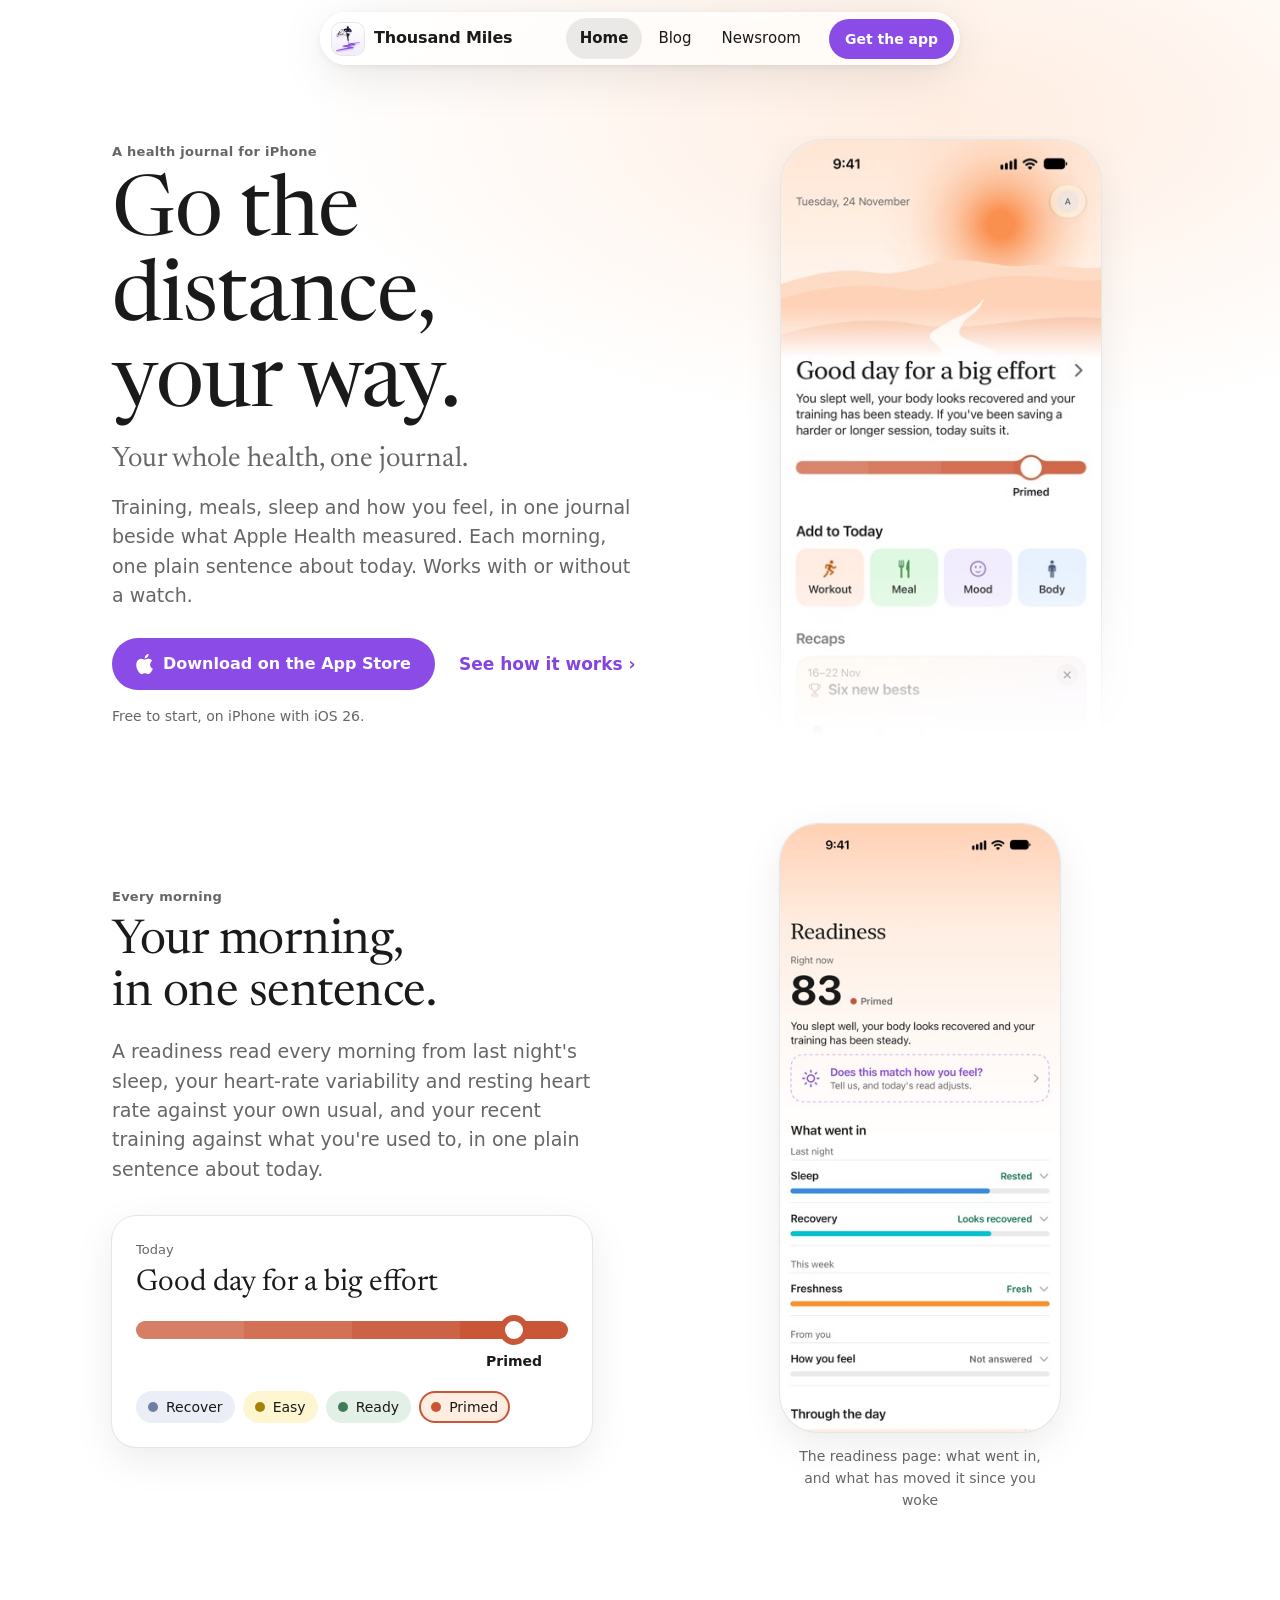
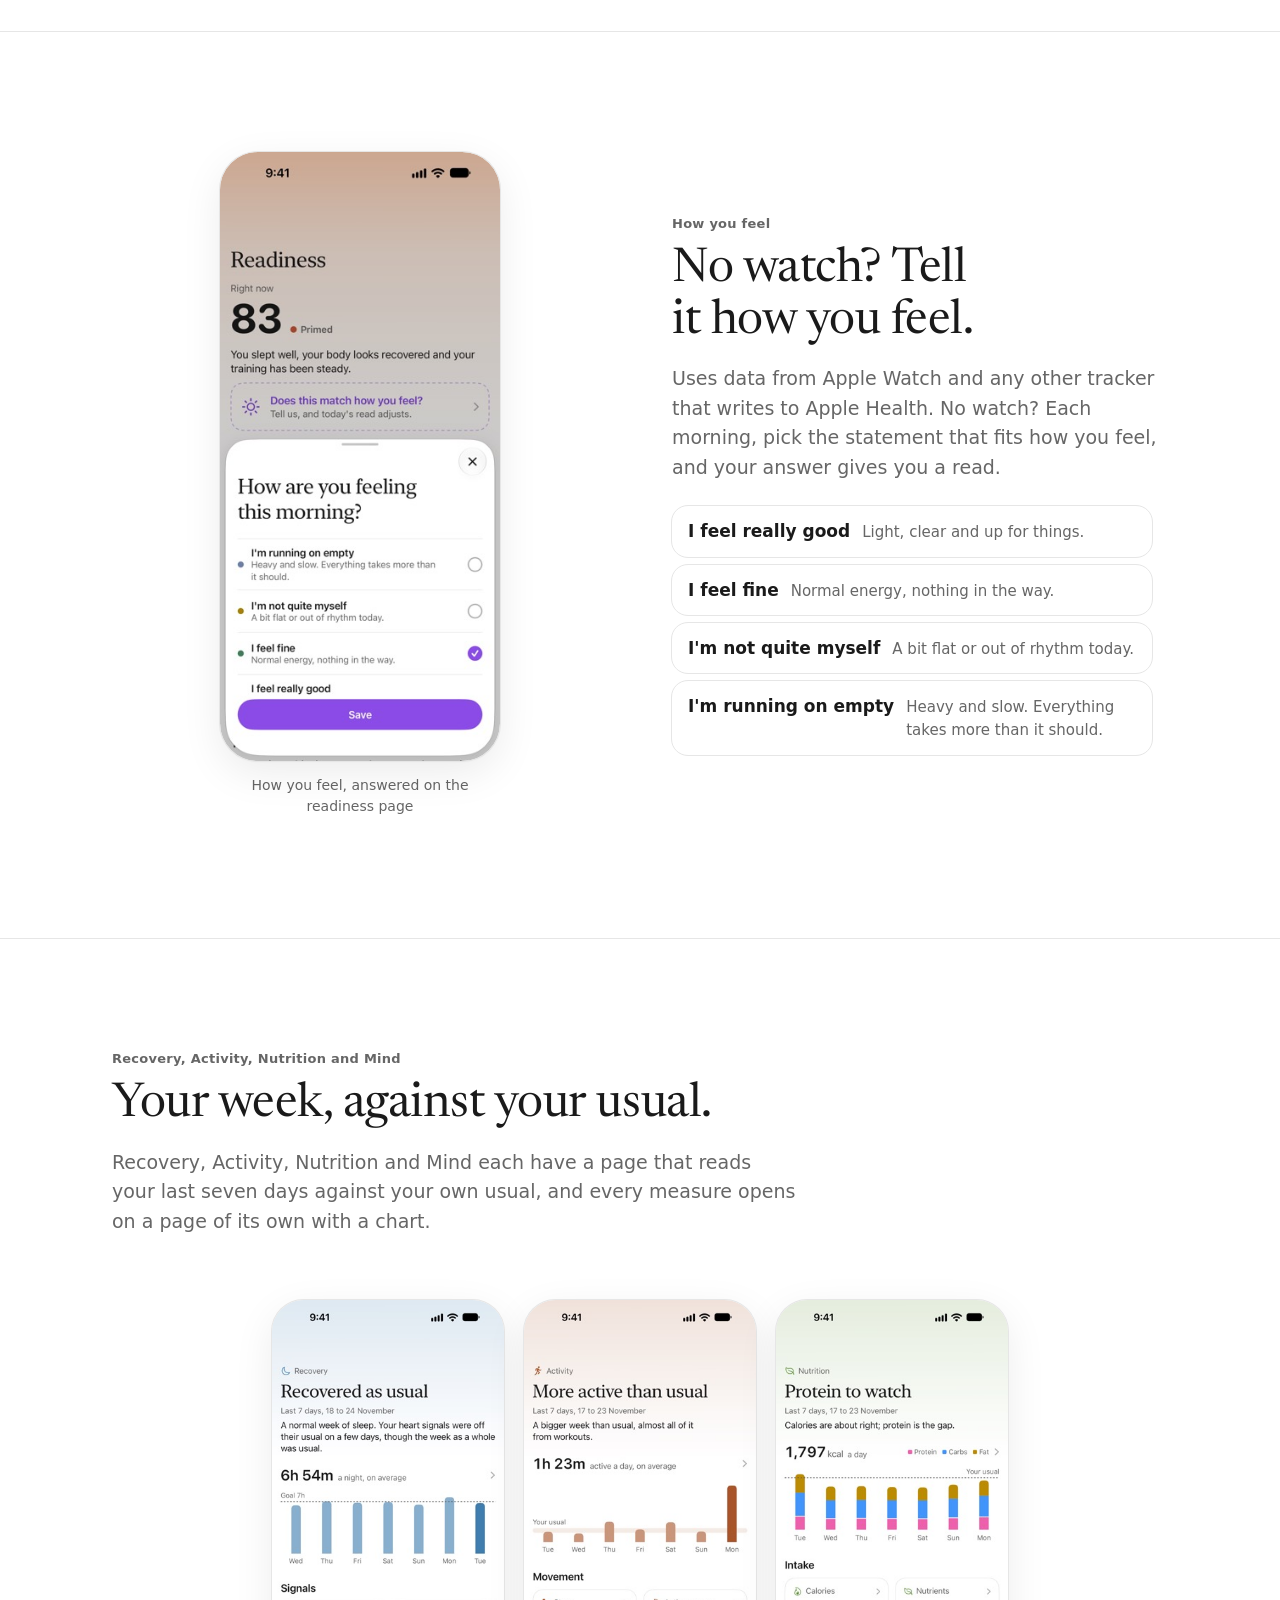
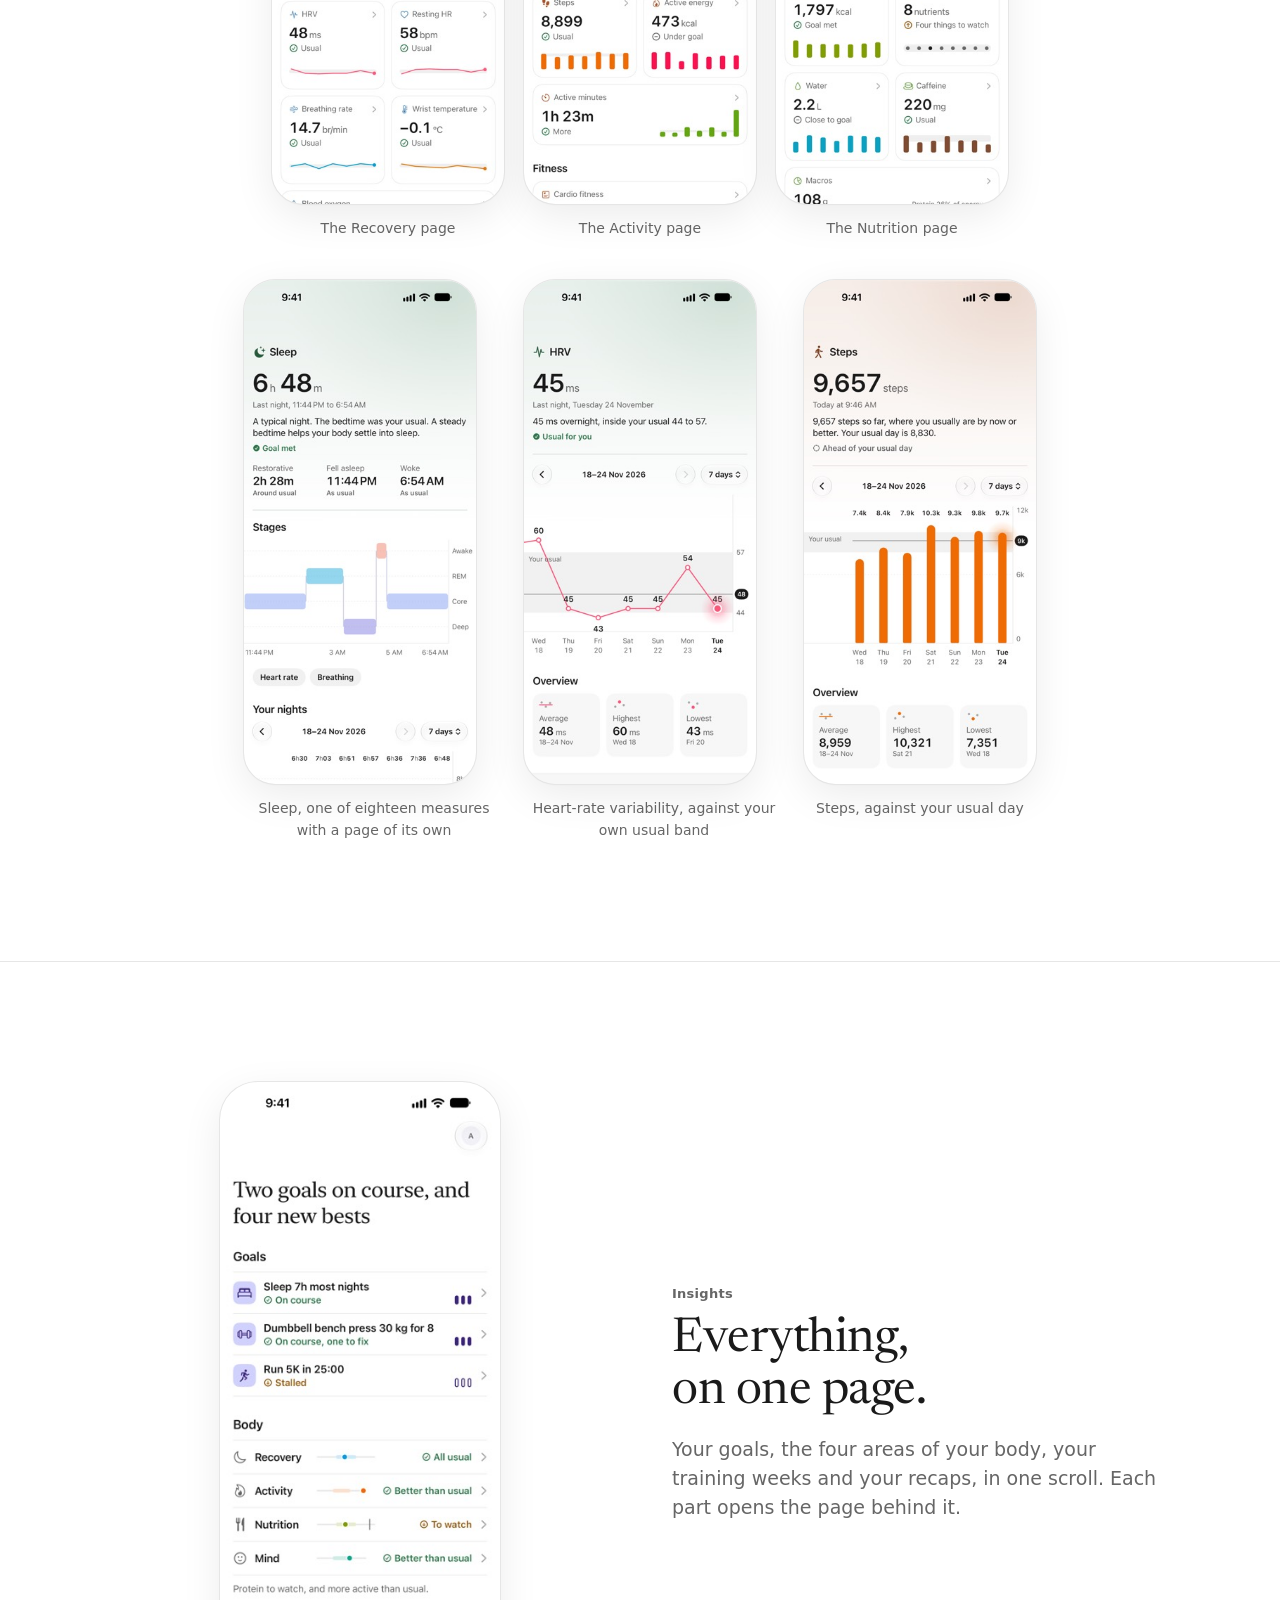
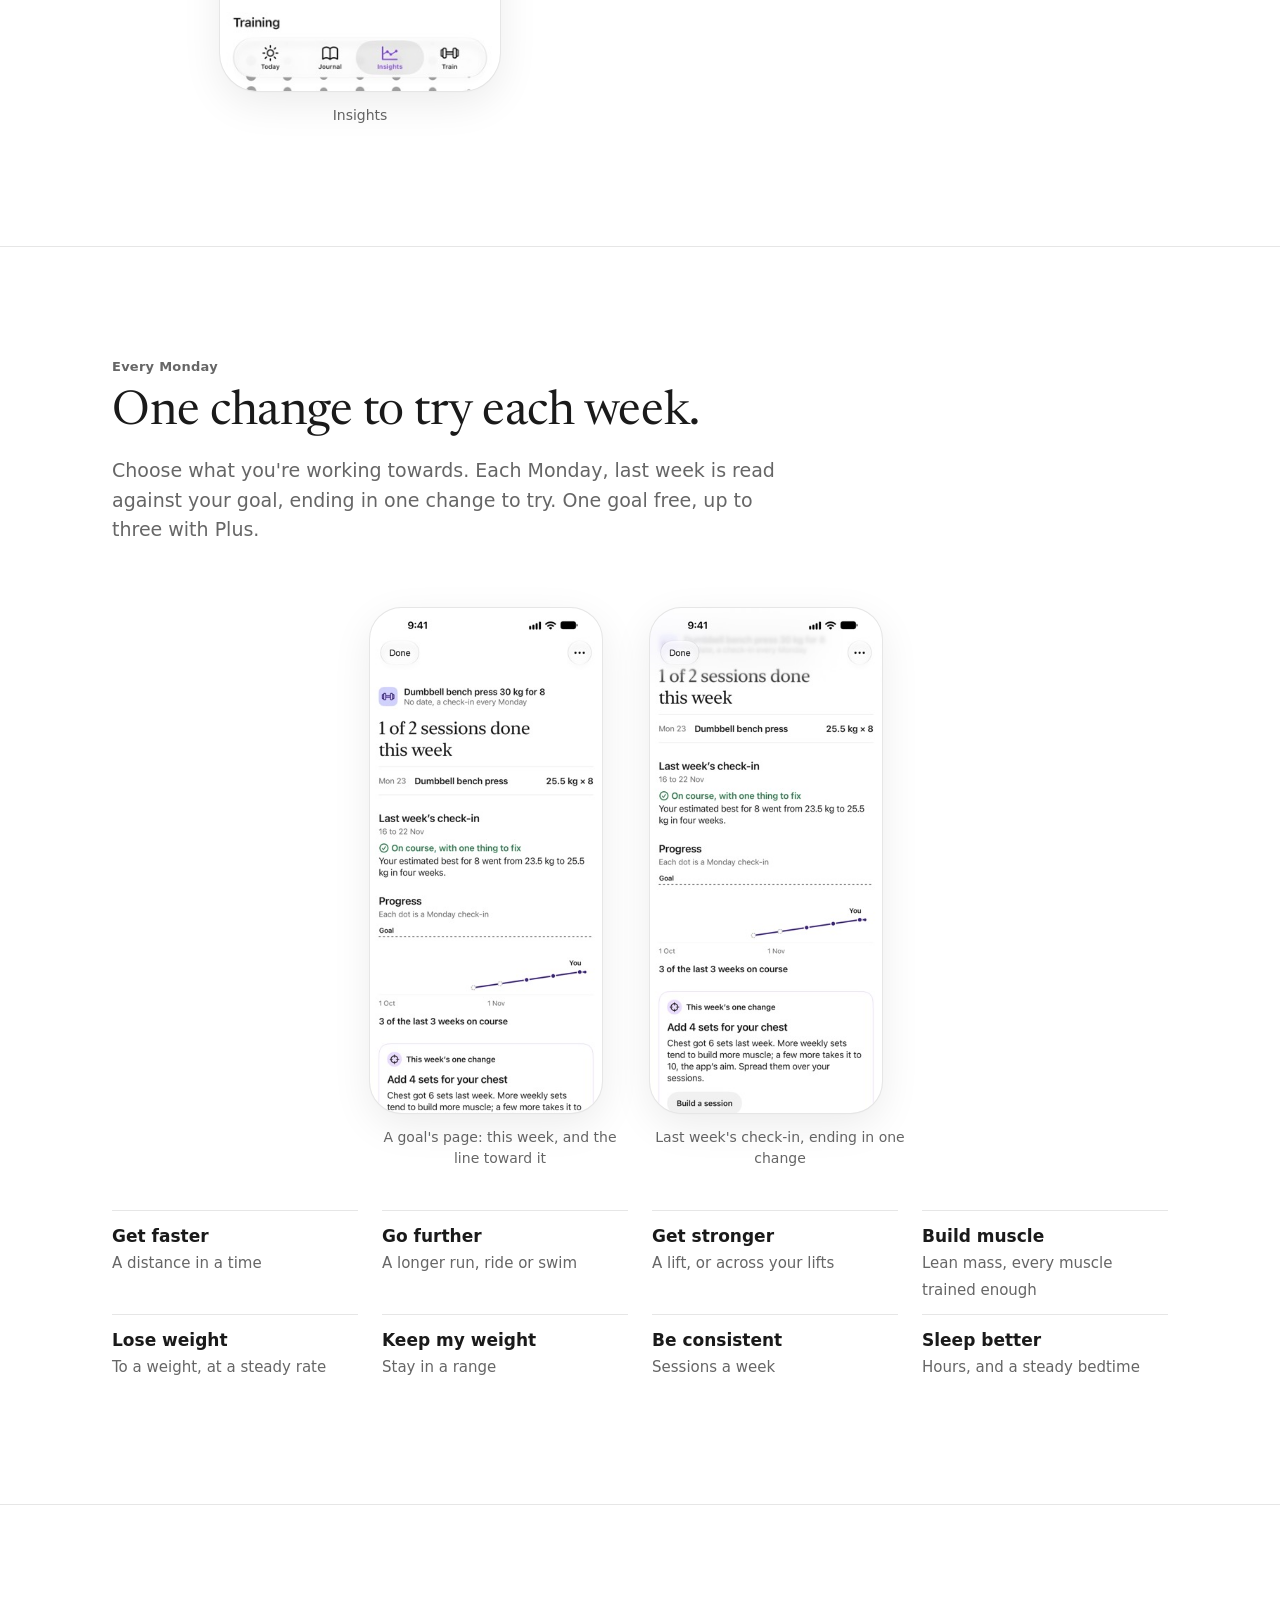
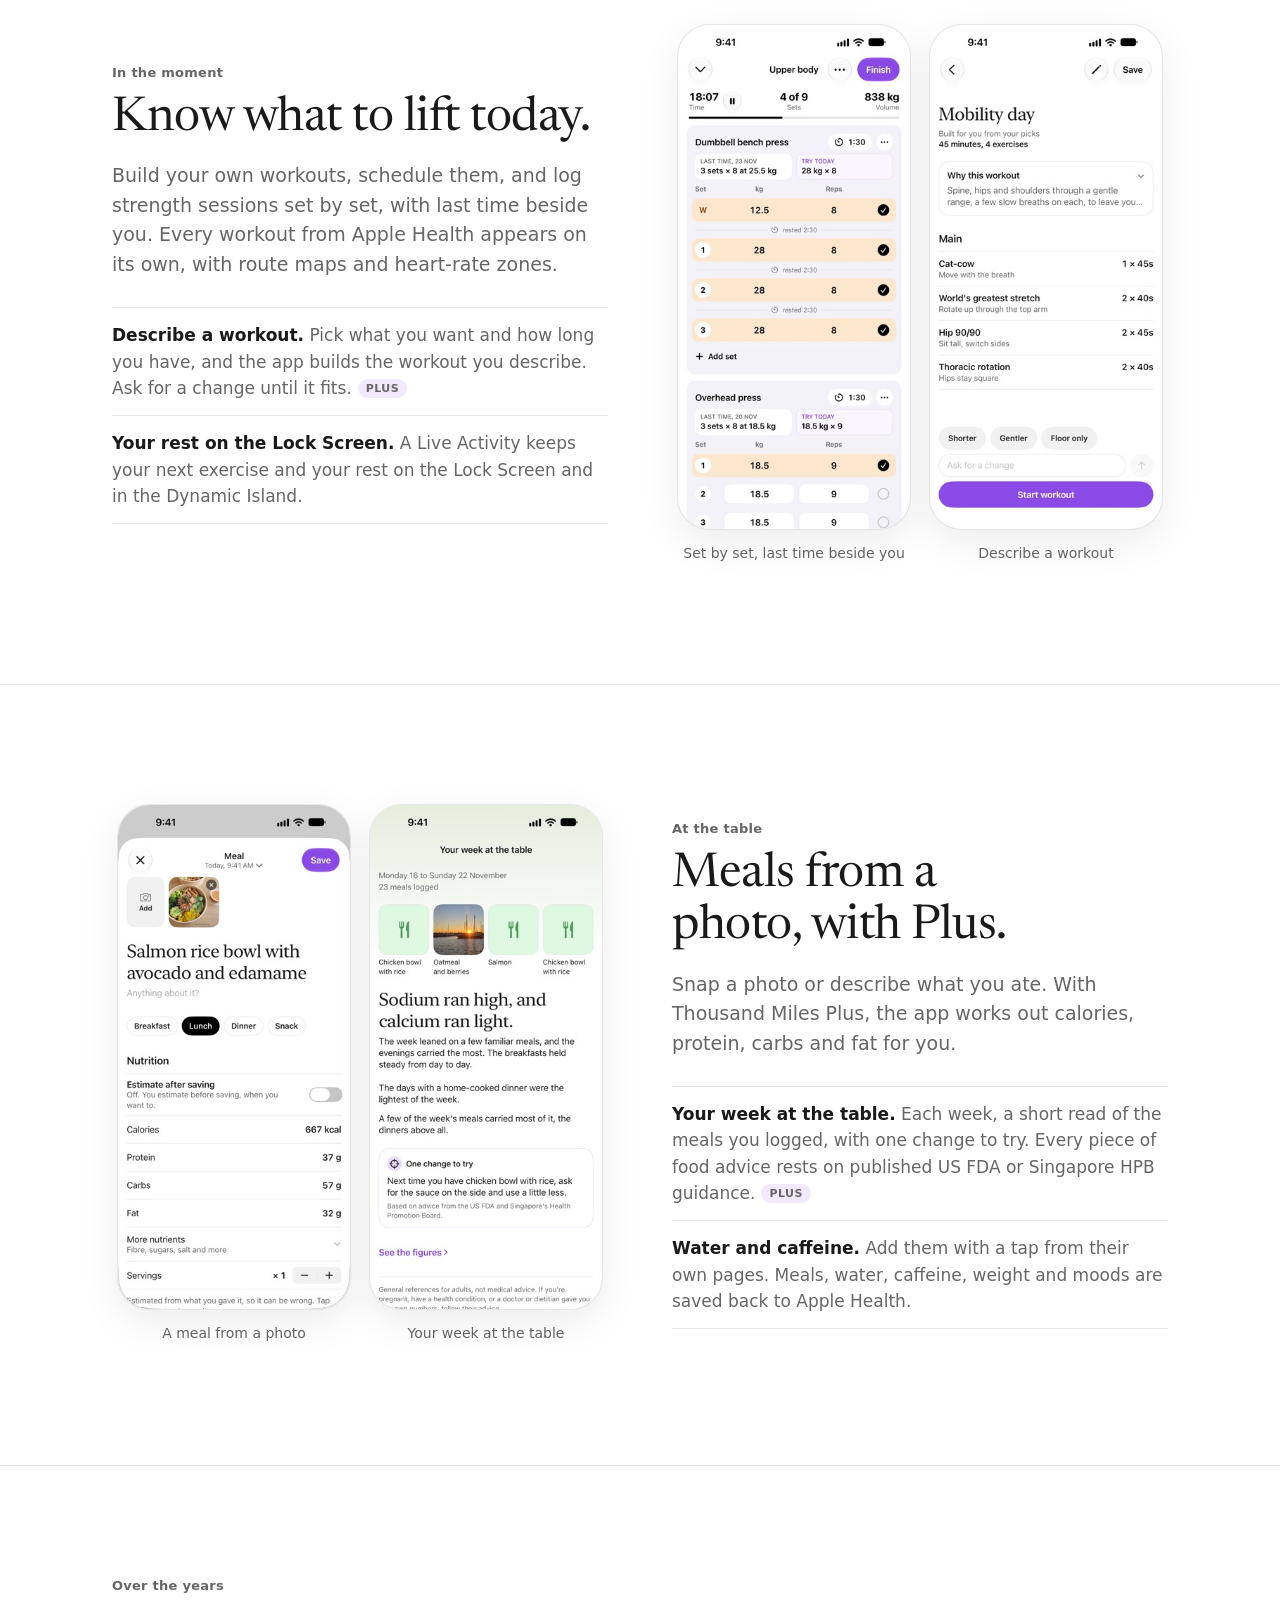
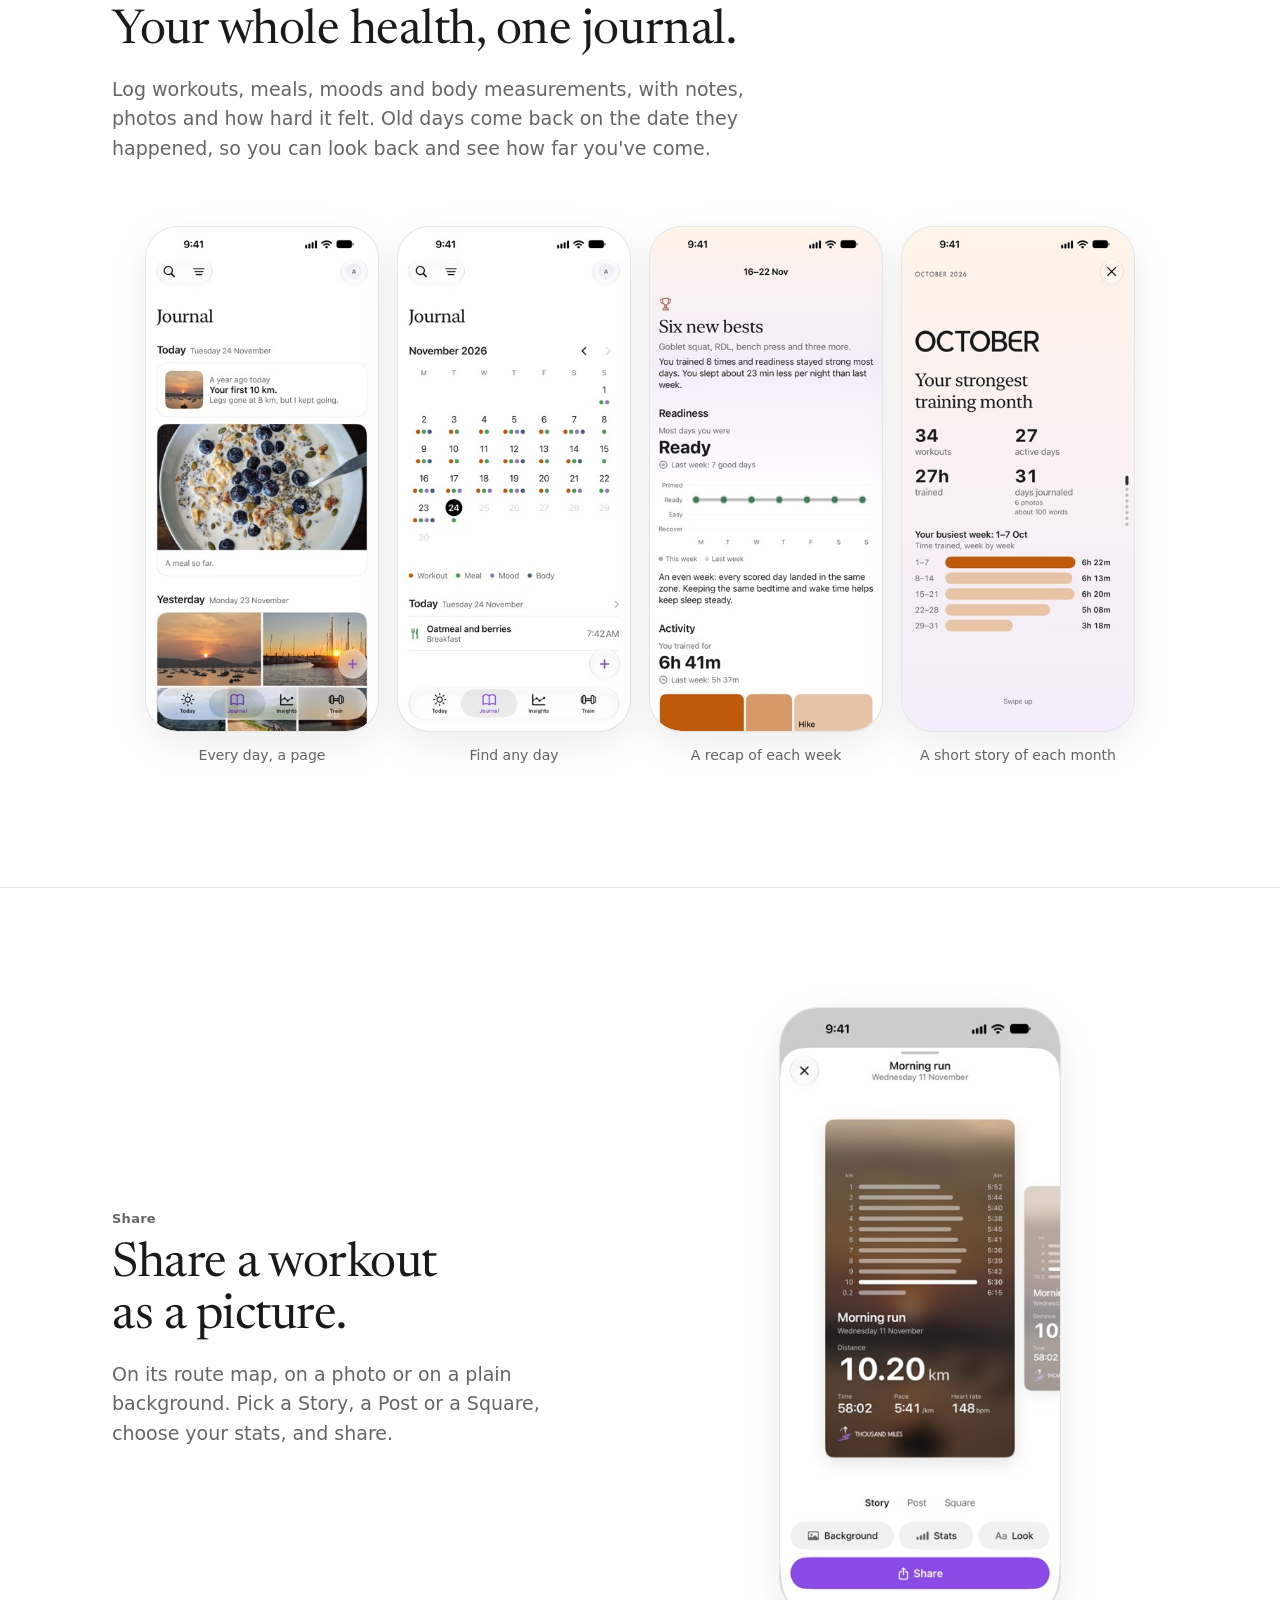
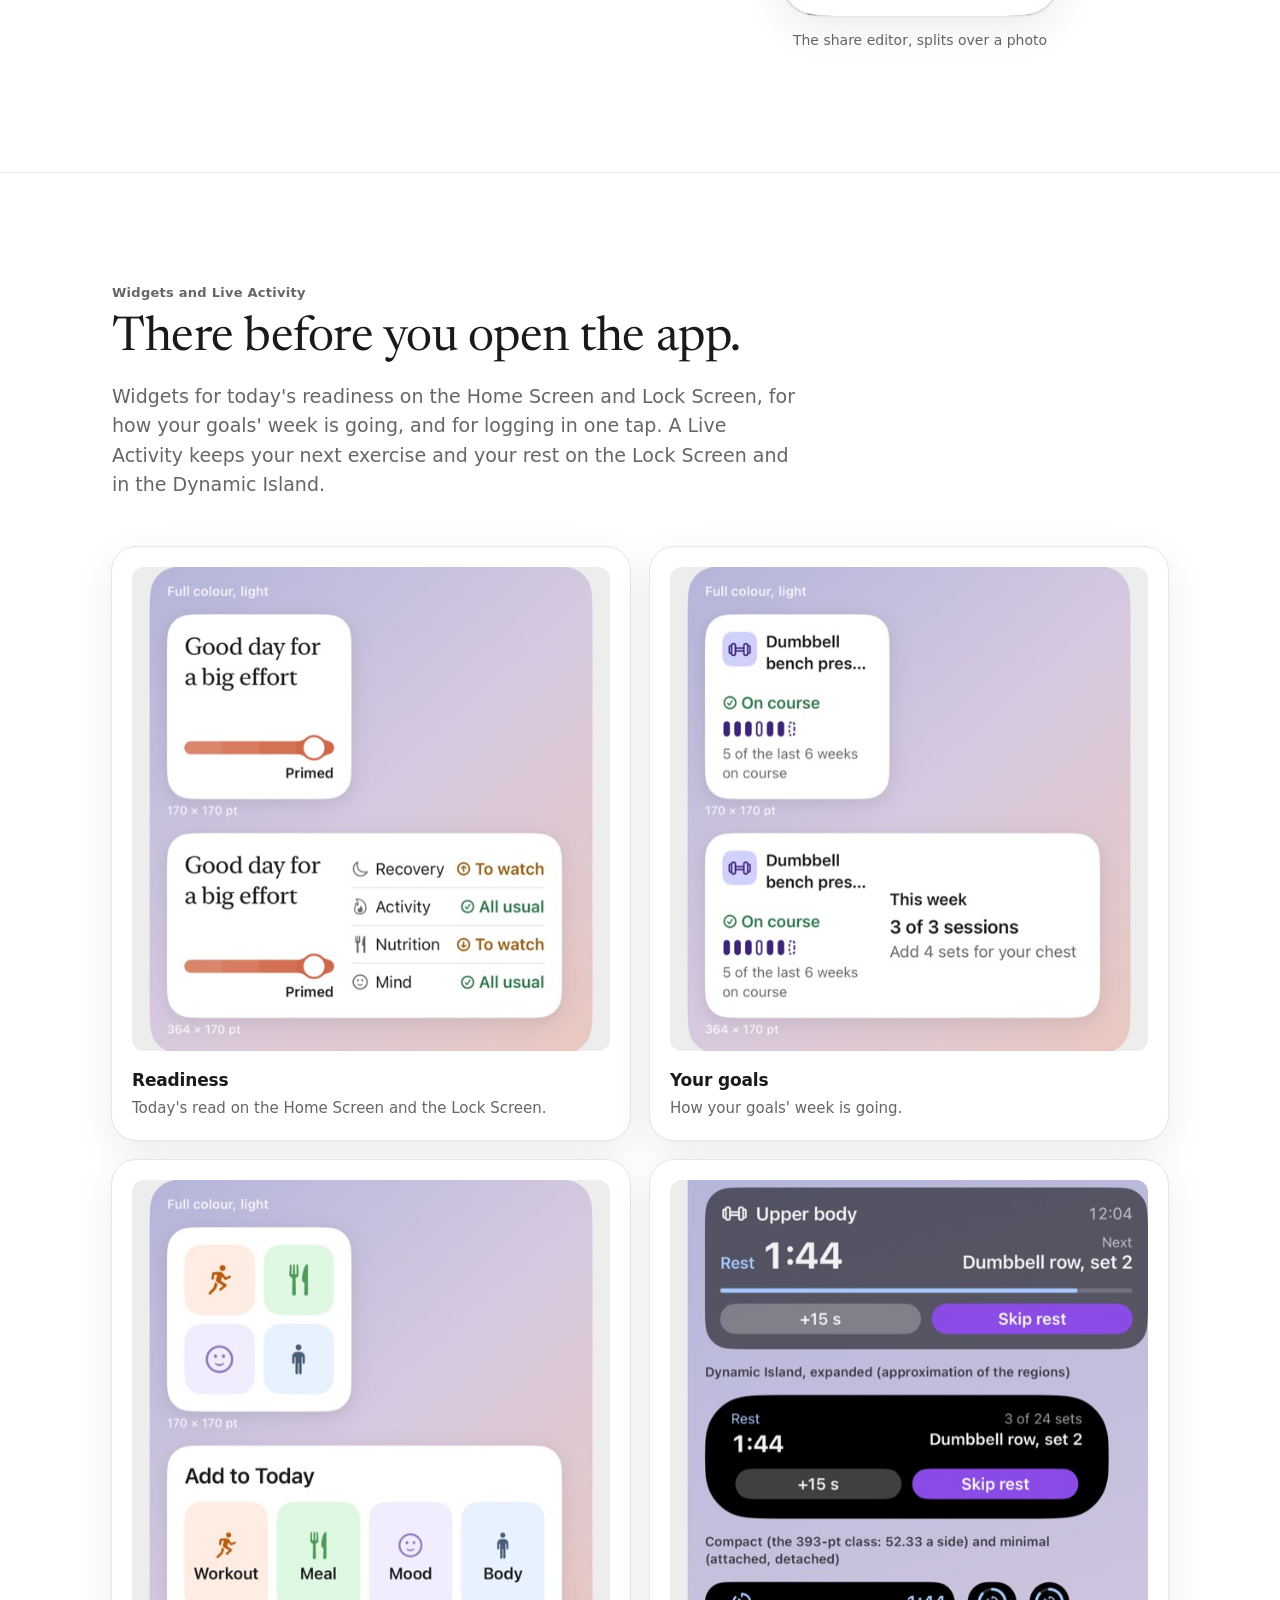
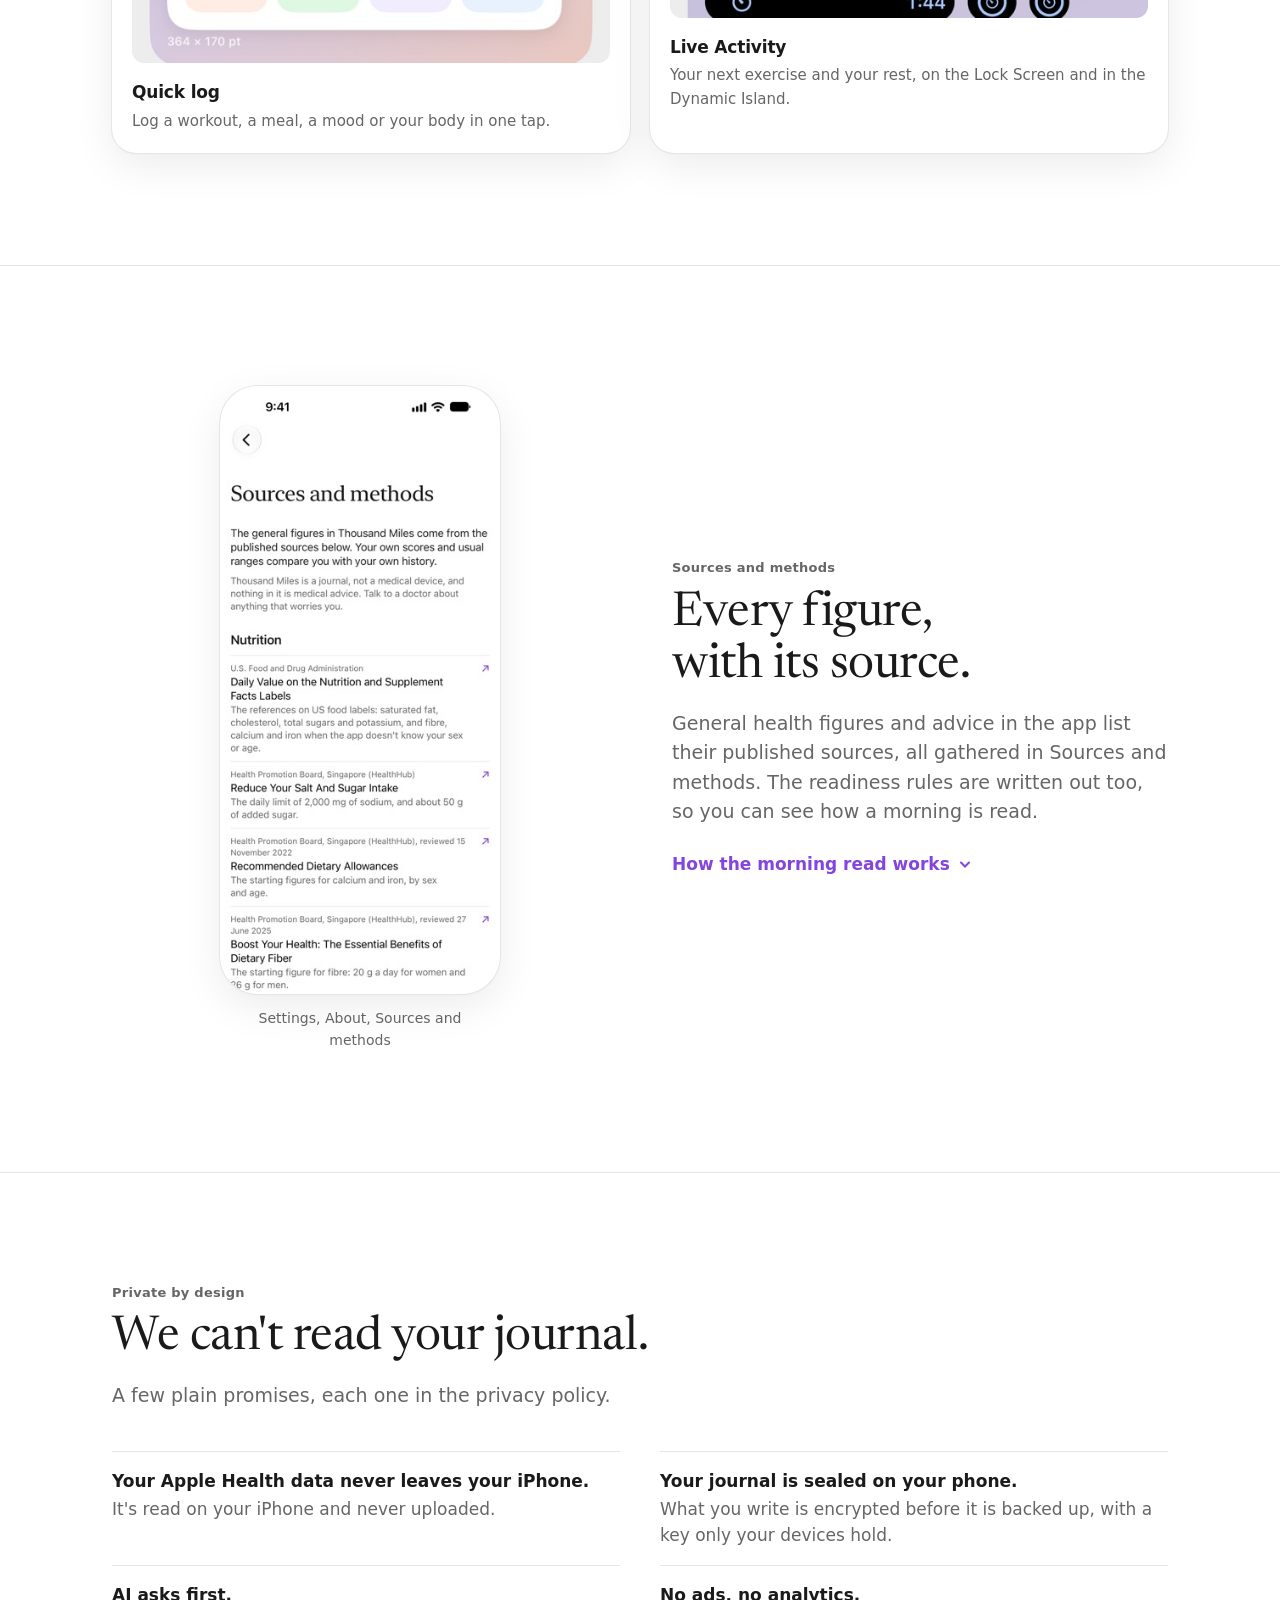
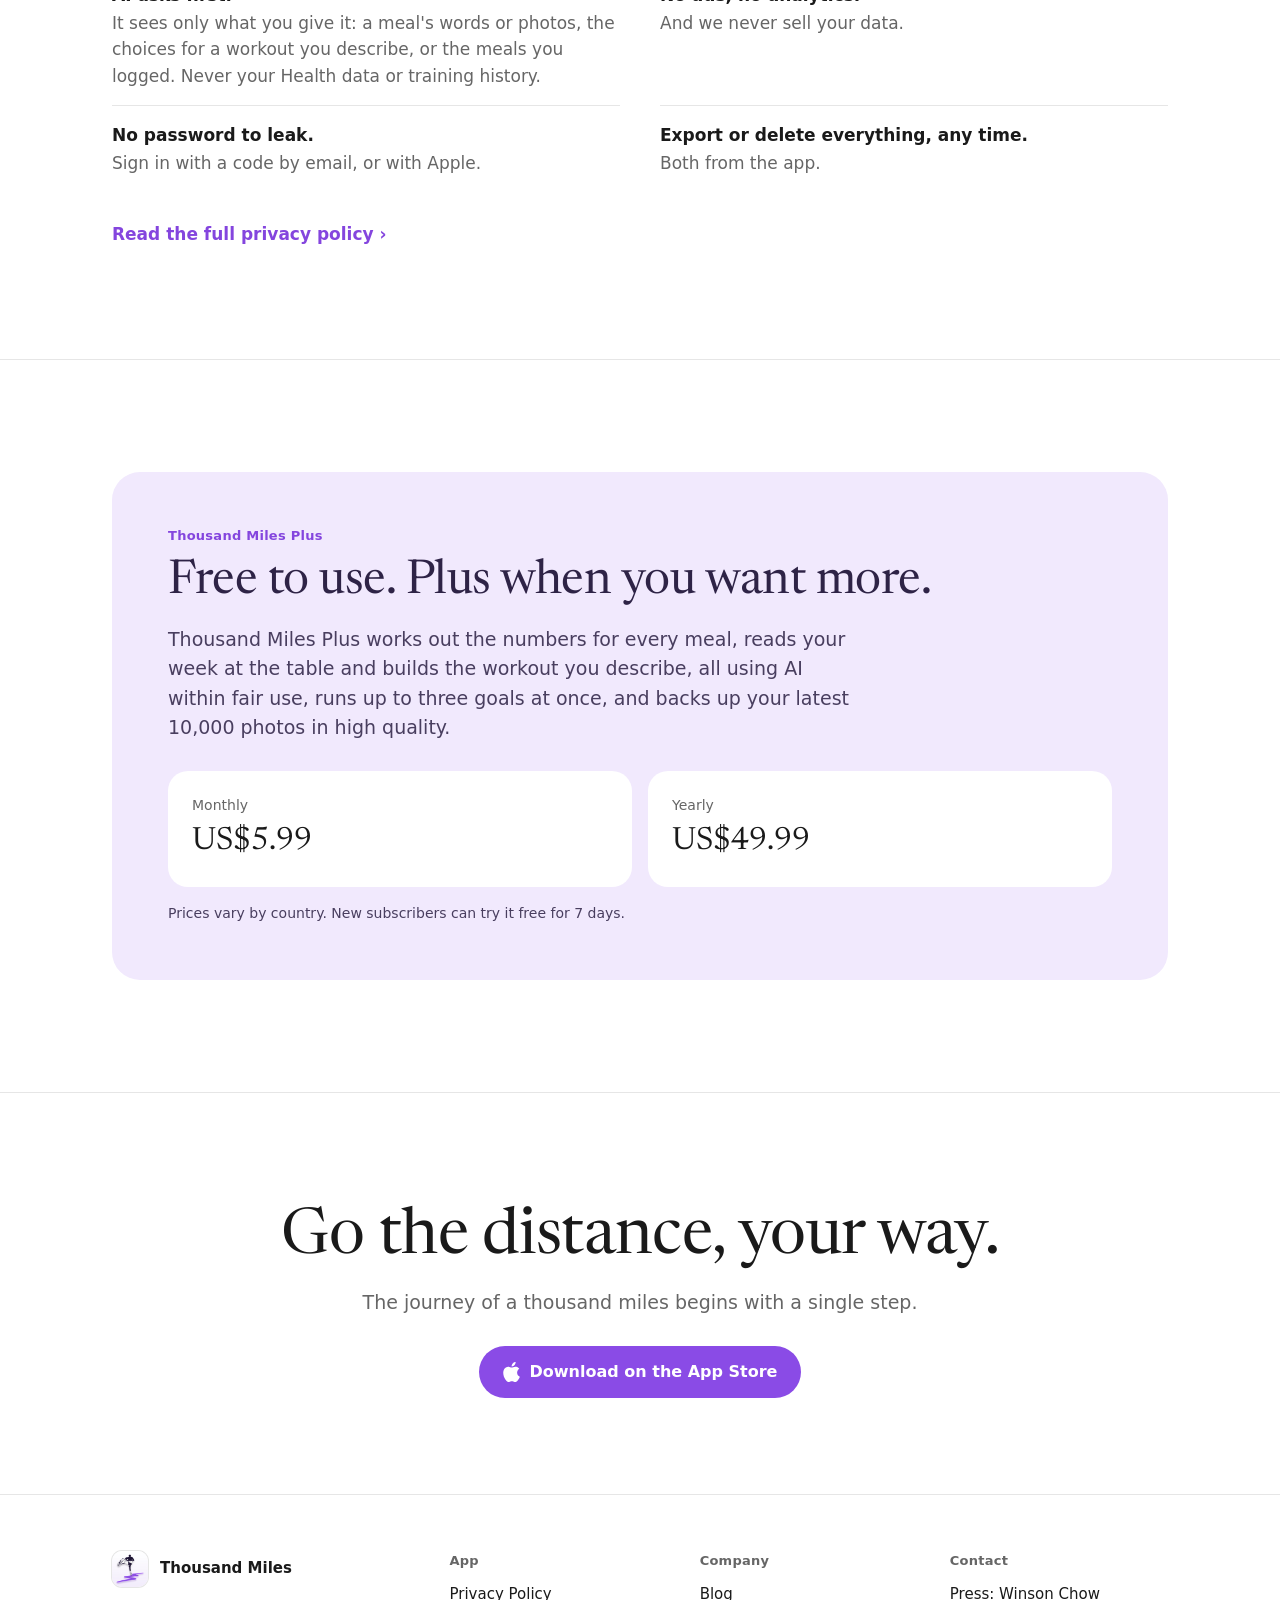
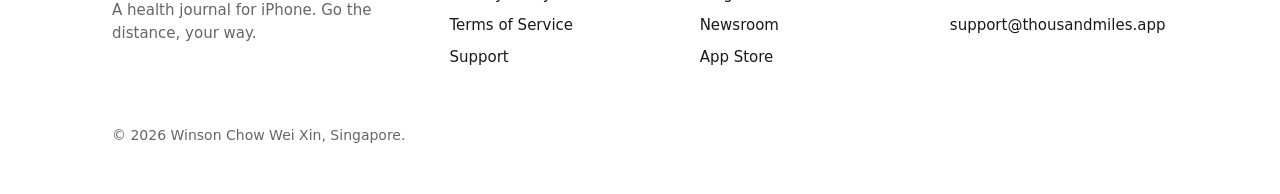
==== commit 396a17c7: "Publish site from thousand-miles@104e3455" ====
--- a/index.html
+++ b/index.html
@@ -4,16 +4,16 @@
 <meta charset="utf-8">
 <meta name="viewport" content="width=device-width, initial-scale=1, viewport-fit=cover">
 <title>Thousand Miles, a health journal for iPhone</title>
-<meta name="description" content="Your whole health, one journal. Your training, meals, sleep and how you feel in one place, and each morning, in plain words, how you're doing and why.">
+<meta name="description" content="Your whole health, one journal. Training, meals, sleep and how you feel, beside what Apple Health measured, and each morning, one plain sentence about today. Works with or without a watch.">
 <link rel="canonical" href="https://thousandmiles.app/">
 <meta name="apple-itunes-app" content="app-id=6804423331">
 <meta name="color-scheme" content="light dark">
 <meta name="theme-color" content="#ffffff" media="(prefers-color-scheme: light)">
-<meta name="theme-color" content="#121118" media="(prefers-color-scheme: dark)">
+<meta name="theme-color" content="#111111" media="(prefers-color-scheme: dark)">
 <meta property="og:type" content="website">
 <meta property="og:site_name" content="Thousand Miles">
 <meta property="og:title" content="Thousand Miles, a health journal for iPhone">
-<meta property="og:description" content="Your whole health, one journal. Your training, meals, sleep and how you feel in one place, and each morning, in plain words, how you're doing and why.">
+<meta property="og:description" content="Your whole health, one journal. Training, meals, sleep and how you feel, beside what Apple Health measured, and each morning, one plain sentence about today. Works with or without a watch.">
 <meta property="og:url" content="https://thousandmiles.app/">
 <meta property="og:image" content="https://thousandmiles.app/images/og.png">
 <meta property="og:image:width" content="1200">
@@ -21,14 +21,13 @@
 <meta property="og:image:alt" content="The Thousand Miles app icon on a white card, beside the words A health journal for iPhone and Go the distance, your way.">
 <meta name="twitter:card" content="summary_large_image">
 <meta name="twitter:title" content="Thousand Miles, a health journal for iPhone">
-<meta name="twitter:description" content="Your whole health, one journal. Your training, meals, sleep and how you feel in one place, and each morning, in plain words, how you're doing and why.">
+<meta name="twitter:description" content="Your whole health, one journal. Training, meals, sleep and how you feel, beside what Apple Health measured, and each morning, one plain sentence about today. Works with or without a watch.">
 <meta name="twitter:image" content="https://thousandmiles.app/images/og.png">
 <link rel="icon" href="/favicon.ico" sizes="32x32">
 <link rel="icon" type="image/png" sizes="32x32" href="/images/favicon-32.png">
 <link rel="icon" type="image/png" sizes="512x512" href="/images/icon-512.png">
 <link rel="apple-touch-icon" href="/images/apple-touch-icon.png">
-<link rel="preload" href="/fonts/astonpoliz.ttf" as="font" type="font/ttf" crossorigin>
-<link rel="preload" href="/fonts/fundamental-brigade.ttf" as="font" type="font/ttf" crossorigin>
+<link rel="preload" href="/fonts/newsreader-latin.woff2" as="font" type="font/woff2" crossorigin>
 <link rel="stylesheet" href="/css/site.css">
 <script>document.documentElement.classList.add('js')</script>
 <script src="/js/site.js" defer></script>
@@ -37,7 +36,7 @@
   "@context": "https://schema.org",
   "@type": "MobileApplication",
   "name": "Thousand Miles",
-  "description": "Your whole health, one journal. Your training, meals, sleep and how you feel in one place, and each morning, in plain words, how you're doing and why.",
+  "description": "Your whole health, one journal. Training, meals, sleep and how you feel, beside what Apple Health measured, and each morning, one plain sentence about today. Works with or without a watch.",
   "url": "https://thousandmiles.app/",
   "image": "https://thousandmiles.app/images/icon-512.png",
   "operatingSystem": "iOS 26",
@@ -66,182 +65,266 @@
 
 <main id="main" tabindex="-1">
   <section class="hero" aria-labelledby="hero-title">
-    <div class="wrap hero-copy">
-      <img class="app-icon" src="/images/icon-256.jpg" alt="Thousand Miles app icon" width="84" height="84">
-      <p class="eyebrow">Your whole health, one journal</p>
-      <h1 id="hero-title">Go the distance, your way.</h1>
-      <p class="lead">Your training, meals, sleep and how you feel, in one journal. See how it all comes together. Know how you're doing, why, and what's moving you forward.</p>
-      <div class="cta">
-        <a class="btn btn-primary" href="https://apps.apple.com/app/id6804423331">
-          <svg width="17" height="20" viewBox="0 0 17 20" aria-hidden="true" fill="currentColor"><path d="M14.1 10.6c0-2.6 2.1-3.8 2.2-3.9-1.2-1.8-3.1-2-3.7-2-1.6-.2-3.1.9-3.9.9-.8 0-2-.9-3.4-.9-1.7 0-3.3 1-4.2 2.6-1.8 3.1-.5 7.7 1.3 10.2.9 1.2 1.9 2.6 3.2 2.6 1.3-.1 1.8-.8 3.3-.8s2 .8 3.4.8c1.4 0 2.3-1.3 3.1-2.5 1-1.4 1.4-2.8 1.4-2.9-.1 0-2.7-1-2.7-4.1zM11.6 3c.7-.9 1.2-2 1-3.1-1 0-2.2.7-2.9 1.5-.6.7-1.2 1.9-1 3 1.1.1 2.2-.6 2.9-1.4z"/></svg>
-          Download on the App Store
-        </a>
-        <a class="btn btn-quiet" href="#morning">See how it works</a>
-      </div>
-      <p class="fine">Free to start, on iPhone with iOS 26.</p>
-    </div>
-
-    <div class="stage">
-      <div class="phone"><div class="scr"><img src="/images/home-today.jpg" alt="The Today screen: Good day for a big effort, the readiness bar, and buttons to add a workout, meal, mood or body entry." width="640" height="1391" fetchpriority="high"></div></div>
-      <div class="jc jc-now">
-        <div class="when">Right now</div>
-        <div class="k">Dumbbell bench press, set 3</div>
-        <div class="sp"><span class="big">28 kg × 8</span><span class="tag tag-new">New best</span></div>
-        <div class="k hide-sm">Last time: 25.5 kg × 8</div>
-      </div>
-      <div class="jc jc-mood">
-        <div class="when">This morning</div>
-        <div class="row">
-          <div class="face" aria-hidden="true"><svg width="24" height="24" viewBox="0 0 24 24" fill="none" stroke="#7446e6" stroke-width="2" stroke-linecap="round"><circle cx="12" cy="12" r="9.5"/><path d="M8 14.5c1 1.2 2.4 1.8 4 1.8s3-.6 4-1.8"/><path d="M9 9.5h.01M15 9.5h.01" stroke-width="2.6"/></svg></div>
-          <div><div class="k">Mood, 8:10 AM</div><div class="t">Calm</div><div>Slept well. A slow, easy start.</div></div>
+    <div class="wrap">
+      <div>
+        <p class="eyebrow">A health journal for iPhone</p>
+        <h1 class="display" id="hero-title">Go the distance, your way.</h1>
+        <p class="tagline">Your whole health, one journal.</p>
+        <p class="lede">Training, meals, sleep and how you feel, in one journal beside what Apple Health measured. Each morning, one plain sentence about today. Works with or without a watch.</p>
+        <div class="actions">
+          <a class="btn btn-primary" href="https://apps.apple.com/app/id6804423331"><svg width="17" height="20" viewBox="0 0 17 20" aria-hidden="true" fill="currentColor"><path d="M14.1 10.6c0-2.6 2.1-3.8 2.2-3.9-1.2-1.8-3.1-2-3.7-2-1.6-.2-3.1.9-3.9.9-.8 0-2-.9-3.4-.9-1.7 0-3.3 1-4.2 2.6-1.8 3.1-.5 7.7 1.3 10.2.9 1.2 1.9 2.6 3.2 2.6 1.3-.1 1.8-.8 3.3-.8s2 .8 3.4.8c1.4 0 2.3-1.3 3.1-2.5 1-1.4 1.4-2.8 1.4-2.9-.1 0-2.7-1-2.7-4.1zM11.6 3c.7-.9 1.2-2 1-3.1-1 0-2.2.7-2.9 1.5-.6.7-1.2 1.9-1 3 1.1.1 2.2-.6 2.9-1.4z"/></svg>Download on the App Store</a>
+          <a class="textlink" href="#morning">See how it works</a>
         </div>
-      </div>
-      <div class="jc jc-week">
-        <div class="when">This week</div>
-        <div class="row"><span class="goalmark" aria-hidden="true"><svg width="16" height="16" viewBox="0 0 24 24" fill="none" stroke="currentColor" stroke-width="2.2" stroke-linecap="round"><circle cx="12" cy="12" r="8"/><circle cx="12" cy="12" r="3"/></svg></span><div class="t">Add 4 sets for your chest.</div></div>
-        <div class="k hide-sm" style="margin-top:6px">Your one change toward Build muscle.</div>
-      </div>
-      <div class="jc jc-year">
-        <div class="when">A year ago</div>
-        <img class="pic" src="/images/home-dusk.jpg" alt="The sea at dusk, from that morning's run" width="490" height="350">
-        <div class="t">Your first 10 km.</div>
-        <div class="hide-sm">Legs gone at 8 km, but I kept going.</div>
-      </div>
-    </div>
-  </section>
-
-  <section class="statements" aria-label="What it is">
-    <div class="wrap">
-      <p class="stmt rv"><em>All of you, in one place.</em> Training, meals, sleep and how you feel, on one page a day.</p>
-      <p class="stmt rv"><em>Know why.</em> Each morning, how you're doing and what's behind it.</p>
-      <p class="stmt rv"><em>Keep going.</em> One change a week, and every step kept.</p>
-    </div>
-  </section>
-
-  <section class="chap" id="morning" aria-labelledby="morning-h">
-    <div class="wrap">
-      <div class="center rv">
-        <p class="kicker">Every morning</p>
-        <h2 class="h2" id="morning-h">Know where you're starting from.</h2>
-        <p class="sub">Last night's sleep, how you've recovered and how hard your week has been, read each morning into one plain sentence about today. A watch makes it richer. If you don't wear one, tell it how you slept.</p>
-      </div>
-      <div class="bento">
-        <article class="bt bt-big rv">
-          <div class="txt"><p class="q">"Take a lighter day."</p><p>Some mornings say go, some say ease off. Either way it's one sentence, not a dashboard, and each part of your morning is read in words rather than figures.</p></div>
-          <div class="peek"><div class="phone"><div class="scr"><img src="/images/home-rest.jpg" alt="Today reads Take a lighter day: you're carrying some tiredness, and a walk, an easy ride or some stretching suits today." loading="lazy" width="640" height="1391"></div></div></div>
-        </article>
-        <article class="bt rv" style="--d:.06s"><span class="ic" aria-hidden="true"><svg width="20" height="20" viewBox="0 0 24 24" fill="none" stroke="currentColor" stroke-width="1.8" stroke-linecap="round" stroke-linejoin="round"><path d="M3 12h4l3-7 4 14 3-7h4"/></svg></span><p><b>Against your own usual.</b> Every read compares you with your own recent nights, never with someone else.</p></article>
-        <article class="bt rv" style="--d:.12s"><span class="ic" aria-hidden="true"><svg width="20" height="20" viewBox="0 0 24 24" fill="none" stroke="currentColor" stroke-width="1.8" stroke-linecap="round" stroke-linejoin="round"><rect x="5" y="3" width="14" height="18" rx="3"/><path d="M9 8h6M9 12h6"/></svg></span><p><b>On your Home Screen.</b> A widget carries this morning's read, so it's there before you open the app.</p></article>
-      </div>
-      <p class="twolevel rv">Plain words first. <span>The working, if you want it.</span></p>
-      <div class="more tight"><button class="morepill" type="button" data-sheet="sheet-morning" aria-haspopup="dialog">How the morning read works <span class="pl" aria-hidden="true"><svg width="16" height="16" viewBox="0 0 16 16" fill="none" stroke="currentColor" stroke-width="1.8" stroke-linecap="round"><path d="M8 3v10M3 8h10"/></svg></span></button></div>
-    </div>
-  </section>
-
-  <section class="night" aria-labelledby="moment-h">
-    <div class="wrap">
-      <div class="center rv">
-        <p class="kicker">In the moment</p>
-        <h2 class="h2" id="moment-h">Every session, as it happens.</h2>
-        <p class="sub">Lift set by set with last time beside you. Runs, rides and swims arrive from your Watch with the route, pace and heart-rate zones. Bests show up the moment you make them.</p>
-        <p class="feeds"><svg width="18" height="18" viewBox="0 0 24 24" fill="none" stroke="currentColor" stroke-width="1.9" stroke-linecap="round" stroke-linejoin="round" aria-hidden="true"><path d="M6 18c0-4 3-5.5 6-5.5S18 11 18 6"/><circle cx="6" cy="19" r="1.8"/><circle cx="18" cy="5" r="1.8"/></svg><span>Every session you log counts toward tomorrow's morning read and Monday's check-in.</span></p>
-      </div>
-      <div class="closer">
-        <ul class="plist" id="closer">
-          <li><button type="button" aria-expanded="true" aria-controls="b1" data-shot="0"><span class="pl" aria-hidden="true"><svg width="16" height="16" viewBox="0 0 16 16" fill="none" stroke="currentColor" stroke-width="1.8" stroke-linecap="round"><path d="M8 3v10M3 8h10"/></svg></span>Strength, set by set</button><p class="bub" id="b1"><b>Strength, set by set.</b> Last time's sets beside today's, a weight to try, and the rest timer on your Lock Screen while you catch your breath.</p></li>
-          <li><button type="button" aria-expanded="false" aria-controls="b2" data-shot="1"><span class="pl" aria-hidden="true"><svg width="16" height="16" viewBox="0 0 16 16" fill="none" stroke="currentColor" stroke-width="1.8" stroke-linecap="round"><path d="M8 3v10M3 8h10"/></svg></span>Runs and rides from your Watch</button><p class="bub" id="b2" hidden><b>Runs and rides from your Watch.</b> Workouts from Apple Watch, or any app that writes to Apple Health, arrive on their own with the route, pace and heart-rate zones. You add how it felt.</p></li>
-          <li><button type="button" aria-expanded="false" aria-controls="b3" data-shot="2"><span class="pl" aria-hidden="true"><svg width="16" height="16" viewBox="0 0 16 16" fill="none" stroke="currentColor" stroke-width="1.8" stroke-linecap="round"><path d="M8 3v10M3 8h10"/></svg></span>Lunch from a photo</button><p class="bub" id="b3" hidden><b>Lunch from a photo.</b> Point the camera at your plate. Calories, protein, carbs and fat are worked out for you, and marked as an estimate. <span class="plus-tag sm">Plus</span></p></li>
-          <li><button type="button" aria-expanded="false" aria-controls="b4" data-shot="3"><span class="pl" aria-hidden="true"><svg width="16" height="16" viewBox="0 0 16 16" fill="none" stroke="currentColor" stroke-width="1.8" stroke-linecap="round"><path d="M8 3v10M3 8h10"/></svg></span>Your week at the table</button><p class="bub" id="b4" hidden><b>Your week at the table.</b> Each week, a short read of what you ate: what ran high, what fell short and what went well. <span class="plus-tag sm">Plus</span></p></li>
+        <p class="fine">Free to start, on iPhone with iOS 26.</p>
+      </div>
+      <div class="phones">
+        <div class="phone"><picture><source media="(prefers-color-scheme: dark)" srcset="/images/app/today-dark-330.jpg 330w, /images/app/today-dark-660.jpg 660w" sizes="(max-width:410px) 78vw, 320px"><img src="/images/app/today-330.jpg" srcset="/images/app/today-330.jpg 330w, /images/app/today-660.jpg 660w" sizes="(max-width:410px) 78vw, 320px" width="330" height="717" alt="Today on a Primed morning: Good day for a big effort, a line on why, the readiness bar, and buttons to add a workout, a meal, a mood or a body entry." fetchpriority="high"></picture></div>
+      </div>
+    </div>
+  </section>
+
+  <section class="part" id="morning" aria-labelledby="morning-h">
+    <div class="wrap split">
+      <div>
+        <p class="eyebrow">Every morning</p>
+        <h2 class="display" id="morning-h">Your morning, in one sentence.</h2>
+        <p class="lede">A readiness read every morning from last night's sleep, your heart-rate variability and resting heart rate against your own usual, and your recent training against what you're used to, in one plain sentence about today.</p>
+        <div class="readiness-card" id="rcard">
+          <p class="rlabel">Today</p>
+          <p class="rhead" id="rhead" aria-live="polite">Good day for a big effort</p>
+          <div class="zbar" aria-hidden="true"><div class="steps"><i></i><i></i><i></i><i></i></div><div class="knob"></div></div>
+          <div class="zword"><span id="zword">Primed</span></div>
+          <div class="zones" role="group" aria-label="Show a morning in each zone">
+            <button type="button" style="--w:var(--z1w);--m:var(--z1)" data-z="1" aria-pressed="false">Recover</button>
+            <button type="button" style="--w:var(--z2w);--m:var(--z2)" data-z="2" aria-pressed="false">Easy</button>
+            <button type="button" style="--w:var(--z3w);--m:var(--z3)" data-z="3" aria-pressed="false">Ready</button>
+            <button type="button" style="--w:var(--z4w);--m:var(--z4)" data-z="4" aria-pressed="true">Primed</button>
+          </div>
+        </div>
+      </div>
+      <div class="gallery">
+        <figure class="shot"><div class="phone"><picture><source media="(prefers-color-scheme: dark)" srcset="/images/app/readiness-dark-330.jpg 330w, /images/app/readiness-dark-660.jpg 660w" sizes="(max-width:389px) 72vw, 280px"><img src="/images/app/readiness-330.jpg" srcset="/images/app/readiness-330.jpg 330w, /images/app/readiness-660.jpg 660w" sizes="(max-width:389px) 72vw, 280px" width="330" height="717" alt="The readiness page: a Primed morning, with what went in: sleep, recovery, freshness and how you feel." loading="lazy" decoding="async"></picture></div><figcaption>The readiness page: what went in, and what has moved it since you woke</figcaption></figure>
+      </div>
+    </div>
+  </section>
+
+  <section class="part" id="feel" aria-labelledby="feel-h">
+    <div class="wrap split flip">
+      <div>
+        <p class="eyebrow">How you feel</p>
+        <h2 class="display" id="feel-h">No watch? Tell it how you feel.</h2>
+        <p class="lede">Uses data from Apple Watch and any other tracker that writes to Apple Health. No watch? Each morning, pick the statement that fits how you feel, and your answer gives you a read.</p>
+        <ul class="feel">
+          <li><b>I feel really good</b><span>Light, clear and up for things.</span></li>
+          <li><b>I feel fine</b><span>Normal energy, nothing in the way.</span></li>
+          <li><b>I'm not quite myself</b><span>A bit flat or out of rhythm today.</span></li>
+          <li><b>I'm running on empty</b><span>Heavy and slow. Everything takes more than it should.</span></li>
         </ul>
-        <div class="shot"><div class="phone"><div class="scr">
-          <img class="on" src="/images/home-session.jpg" alt="An upper body session under way: last time's sets, a weight to try today, and sets ticked off." loading="lazy" width="640" height="1391">
-          <img src="/images/home-run.jpg" alt="A run's page in dark mode: a harbour at sunrise, the note, distance and pace." loading="lazy" width="640" height="1391">
-          <img src="/images/home-meal.jpg" alt="Logging lunch: a salmon rice bowl photo, worked out to 667 calories, ingredient by ingredient." loading="lazy" width="640" height="1391">
-          <img src="/images/plus-table.jpg" alt="Your week at the table: a short read of last week's meals and a chart of each day." loading="lazy" width="460" height="999">
-        </div></div></div>
-      </div>
-    </div>
-  </section>
-
-  <section class="chap" id="week" aria-labelledby="week-h">
-    <div class="wrap">
-      <div class="center rv">
-        <p class="kicker">Every Monday</p>
-        <h2 class="h2" id="week-h">One change a week.</h2>
-        <p class="sub">Choose what you're working towards. Each Monday, see last week against the path to it, and the one change most worth making. Nothing to keep alive, and nothing lost when life gets in the way.</p>
-        <p class="feeds"><svg width="18" height="18" viewBox="0 0 24 24" fill="none" stroke="currentColor" stroke-width="1.9" stroke-linecap="round" stroke-linejoin="round" aria-hidden="true"><path d="M6 18c0-4 3-5.5 6-5.5S18 11 18 6"/><circle cx="6" cy="19" r="1.8"/><circle cx="18" cy="5" r="1.8"/></svg><span>Read from your log and Apple Health together.</span></p>
-      </div>
-      <div class="bento">
-        <article class="bt bt-big rv">
-          <div class="txt"><p class="q">"Add 4 sets for your chest."</p><p>Last week, read against your goal, ends in one thing to try. Not ten.</p></div>
-          <div class="peek"><div class="phone"><div class="scr"><img src="/images/home-goal.jpg" alt="A strength goal's page: the chart heading for 30 kg and this week's one change, add 4 sets for your chest." loading="lazy" width="640" height="1391"></div></div></div>
-        </article>
-        <article class="bt rv" style="--d:.06s"><span class="ic" aria-hidden="true"><svg width="20" height="20" viewBox="0 0 24 24" fill="none" stroke="currentColor" stroke-width="1.8" stroke-linecap="round" stroke-linejoin="round"><path d="M4 18c4-1 6-5 8-9s5-5 8-5"/><circle cx="20" cy="4" r="1.5"/></svg></span><p><b>On course, or not yet.</b> Your weeks drawn against the path to your goal, in a line you can read at a glance.</p></article>
-        <article class="bt rv" style="--d:.12s"><span class="ic" aria-hidden="true"><svg width="20" height="20" viewBox="0 0 24 24" fill="none" stroke="currentColor" stroke-width="1.8" stroke-linecap="round" stroke-linejoin="round"><path d="M12 3.5l1.9 5.1 5.1 1.9-5.1 1.9L12 17.5l-1.9-5.1L5 10.5l5.1-1.9z"/></svg></span><p><b>A session built for this week.</b> Say how long you have and get one workout around this week's change, at this week's weights and paces. <span class="plus-tag sm">Plus</span></p></article>
-      </div>
-      <div class="more"><button class="morepill" type="button" data-sheet="sheet-goals" aria-haspopup="dialog">See the eight goals <span class="pl" aria-hidden="true"><svg width="16" height="16" viewBox="0 0 16 16" fill="none" stroke="currentColor" stroke-width="1.8" stroke-linecap="round"><path d="M8 3v10M3 8h10"/></svg></span></button></div>
-    </div>
-  </section>
-
-  <section class="peak" aria-labelledby="peak-h">
-    <div class="wrap">
-      <div class="center rv">
-        <p class="kicker">Over the years</p>
-        <h2 class="h2" id="peak-h">Look how far you've come.</h2>
-        <p class="sub">Every day you keep becomes a page. Old days come back on the date they happened, and every month gets a story of its own.</p>
-        <p class="feeds"><svg width="18" height="18" viewBox="0 0 24 24" fill="none" stroke="currentColor" stroke-width="1.9" stroke-linecap="round" stroke-linejoin="round" aria-hidden="true"><path d="M6 18c0-4 3-5.5 6-5.5S18 11 18 6"/><circle cx="6" cy="19" r="1.8"/><circle cx="18" cy="5" r="1.8"/></svg><span>Every session, meal and night ends up on the same page.</span></p>
-      </div>
-      <ol class="road" aria-label="One person's year, as days that came back">
-        <li class="rv"><div class="card"><span class="ago"><svg width="20" height="20" viewBox="0 0 24 24" fill="none" stroke="currentColor" stroke-width="1.8" stroke-linecap="round" stroke-linejoin="round"><path d="M13 4a1.5 1.5 0 1 0 0 .01M9 20l2-5 3 2v4M7 12l3-3 3 2 3-1"/></svg>A year ago</span><b>Your first 10 km.</b><span class="n">Legs gone at 8 km, but I kept going.</span></div></li>
-        <li class="rv" style="--d:.06s"><div class="card"><span class="ago"><svg width="20" height="20" viewBox="0 0 24 24" fill="none" stroke="currentColor" stroke-width="1.8" stroke-linecap="round" stroke-linejoin="round"><path d="M12 4a1.5 1.5 0 1 0 0 .01M10 21l1-6-2-2 1-5 3 3h3M8 13l-2 3"/></svg>Six months ago</span><b>Back after the flu.</b><span class="n">Twenty minutes, walked half. Still counts.</span></div></li>
-        <li class="rv" style="--d:.12s"><div class="card"><span class="ago"><svg width="20" height="20" viewBox="0 0 24 24" fill="none" stroke="currentColor" stroke-width="1.8" stroke-linecap="round" stroke-linejoin="round"><path d="M4 13h16a8 8 0 0 1-16 0zM9 9c0-2 2-2 2-4M14 9c0-2 2-2 2-4"/></svg>A month ago</span><b>Sunday lunch with Mum.</b><span class="n">Too much rice. Worth it.</span></div></li>
-        <li class="now rv" style="--d:.18s"><div class="card"><span class="ago"><svg width="20" height="20" viewBox="0 0 24 24" fill="none" stroke="currentColor" stroke-width="1.8" stroke-linecap="round" stroke-linejoin="round"><circle cx="12" cy="12" r="4"/><path d="M12 2v2M12 20v2M2 12h2M20 12h2M4.9 4.9l1.4 1.4M17.7 17.7l1.4 1.4M4.9 19.1l1.4-1.4M17.7 6.3l1.4-1.4"/></svg>This morning</span><b>Good day for a big effort.</b><span class="n">Ten kilometres again. Easier this time.</span></div></li>
-      </ol>
-      <div class="bento">
-        <article class="bt bt-big rv">
-          <div class="txt"><p class="q">"Your strongest training month."</p><p>Each month gets its own story: your busiest week, the bests you made and the days you kept. Ready to keep, or to share.</p></div>
-          <div class="peek"><div class="phone"><div class="scr"><img src="/images/home-recap.jpg" alt="The September recap: your strongest training month, with workouts, active days, hours trained and days journaled." loading="lazy" width="640" height="1391"></div></div></div>
-        </article>
-        <article class="bt rv" style="--d:.06s"><span class="ic" aria-hidden="true"><svg width="20" height="20" viewBox="0 0 24 24" fill="none" stroke="currentColor" stroke-width="1.8" stroke-linecap="round" stroke-linejoin="round"><circle cx="12" cy="12" r="9"/><path d="M12 7v5l3 2"/></svg></span><p><b>On this day.</b> A year ago, six months ago, a month ago. Old days find you on their own.</p></article>
-        <article class="bt rv" style="--d:.12s"><span class="ic" aria-hidden="true"><svg width="20" height="20" viewBox="0 0 24 24" fill="none" stroke="currentColor" stroke-width="1.8" stroke-linecap="round" stroke-linejoin="round"><path d="M5 4h11l3 3v13H5z"/><path d="M9 10h6M9 14h6"/></svg></span><p><b>Every day, a page.</b> Photos, your words and what Apple Health measured, together. Scroll back, search, or jump to any date.</p></article>
-      </div>
-      <div class="more"><button class="morepill" type="button" data-sheet="sheet-journal" aria-haspopup="dialog">Explore the journal <span class="pl" aria-hidden="true"><svg width="16" height="16" viewBox="0 0 16 16" fill="none" stroke="currentColor" stroke-width="1.8" stroke-linecap="round"><path d="M8 3v10M3 8h10"/></svg></span></button></div>
-    </div>
-  </section>
-
-  <section class="blk privacy" id="privacy" aria-labelledby="priv-h">
-    <div class="wrap">
-      <div class="center">
-        <div class="lock rv" aria-hidden="true"><svg width="28" height="28" viewBox="0 0 24 24" fill="none" stroke="currentColor" stroke-width="1.8" stroke-linecap="round" stroke-linejoin="round"><rect x="4.5" y="10.5" width="15" height="10" rx="2.5"/><path d="M8 10.5V7.5a4 4 0 0 1 8 0v3"/></svg></div>
-        <h2 class="stmt rv" id="priv-h">We can't read your journal. <em>That's the design.</em></h2>
-        <p class="sub rv">A few plain promises, each one in the privacy policy.</p>
-      </div>
+      </div>
+      <div class="gallery">
+        <figure class="shot"><div class="phone"><img src="/images/app/feel-330.jpg" srcset="/images/app/feel-330.jpg 330w, /images/app/feel-660.jpg 660w" sizes="(max-width:389px) 72vw, 280px" width="330" height="717" alt="How are you feeling this morning? Four statements, from I&#x27;m running on empty to I feel really good, with I feel fine picked." loading="lazy" decoding="async"></div><figcaption>How you feel, answered on the readiness page</figcaption></figure>
+      </div>
+    </div>
+  </section>
+
+  <section class="part" id="areas" aria-labelledby="areas-h">
+    <div class="wrap">
+      <p class="eyebrow">Recovery, Activity, Nutrition and Mind</p>
+      <h2 class="display" id="areas-h">Your week, against your usual.</h2>
+      <p class="lede">Recovery, Activity, Nutrition and Mind each have a page that reads your last seven days against your own usual, and every measure opens on a page of its own with a chart.</p>
+      <div class="gallery">
+        <figure class="shot"><div class="phone sm"><img src="/images/app/recovery-330.jpg" srcset="/images/app/recovery-330.jpg 330w, /images/app/recovery-660.jpg 660w" sizes="(max-width:374px) 62vw, 232px" width="330" height="717" alt="The Recovery page: Recovered as usual, a week of sleep against a 7 hour goal, and cards for HRV, resting heart rate, breathing rate and wrist temperature." loading="lazy" decoding="async"></div><figcaption>The Recovery page</figcaption></figure>
+        <figure class="shot"><div class="phone sm"><img src="/images/app/activity-330.jpg" srcset="/images/app/activity-330.jpg 330w, /images/app/activity-660.jpg 660w" sizes="(max-width:374px) 62vw, 232px" width="330" height="717" alt="The Activity page: More active than usual, a week of active minutes against your usual, and cards for steps, active energy and active minutes." loading="lazy" decoding="async"></div><figcaption>The Activity page</figcaption></figure>
+        <figure class="shot"><div class="phone sm"><img src="/images/app/nutrition-330.jpg" srcset="/images/app/nutrition-330.jpg 330w, /images/app/nutrition-660.jpg 660w" sizes="(max-width:374px) 62vw, 232px" width="330" height="717" alt="The Nutrition page: Protein to watch, a week of calories split into protein, carbs and fat, and cards for calories, nutrients, water and caffeine." loading="lazy" decoding="async"></div><figcaption>The Nutrition page</figcaption></figure>
+      </div>
+      <div class="gallery">
+        <figure class="shot"><div class="phone sm"><img src="/images/app/sleep-330.jpg" srcset="/images/app/sleep-330.jpg 330w, /images/app/sleep-660.jpg 660w" sizes="(max-width:374px) 62vw, 232px" width="330" height="717" alt="The Sleep page: 6 hours 48 minutes last night, a typical night, and the night&#x27;s stages." loading="lazy" decoding="async"></div><figcaption>Sleep, one of eighteen measures with a page of its own</figcaption></figure>
+        <figure class="shot"><div class="phone sm"><img src="/images/app/hrv-330.jpg" srcset="/images/app/hrv-330.jpg 330w, /images/app/hrv-660.jpg 660w" sizes="(max-width:374px) 62vw, 232px" width="330" height="717" alt="The HRV page: 45 ms overnight, inside your usual band of 44 to 57, on a chart of the week." loading="lazy" decoding="async"></div><figcaption>Heart-rate variability, against your own usual band</figcaption></figure>
+        <figure class="shot"><div class="phone sm"><img src="/images/app/steps-330.jpg" srcset="/images/app/steps-330.jpg 330w, /images/app/steps-660.jpg 660w" sizes="(max-width:374px) 62vw, 232px" width="330" height="717" alt="The Steps page: 9,657 steps so far today, ahead of your usual day, on a chart of the week." loading="lazy" decoding="async"></div><figcaption>Steps, against your usual day</figcaption></figure>
+      </div>
+    </div>
+  </section>
+
+  <section class="part" id="insights" aria-labelledby="insights-h">
+    <div class="wrap split flip">
+      <div>
+        <p class="eyebrow">Insights</p>
+        <h2 class="display" id="insights-h">Everything, on one page.</h2>
+        <p class="lede">Your goals, the four areas of your body, your training weeks and your recaps, in one scroll. Each part opens the page behind it.</p>
+      </div>
+      <div class="gallery">
+        <figure class="shot"><div class="phone"><picture><source media="(prefers-color-scheme: dark)" srcset="/images/app/insights-dark-330.jpg 330w, /images/app/insights-dark-660.jpg 660w" sizes="(max-width:389px) 72vw, 280px"><img src="/images/app/insights-330.jpg" srcset="/images/app/insights-330.jpg 330w, /images/app/insights-660.jpg 660w" sizes="(max-width:389px) 72vw, 280px" width="330" height="717" alt="Insights: Two goals on course, and four new bests, above your goals and the four areas of your body, each with its word for the week." loading="lazy" decoding="async"></picture></div><figcaption>Insights</figcaption></figure>
+      </div>
+    </div>
+  </section>
+
+  <section class="part" id="goals" aria-labelledby="goals-h">
+    <div class="wrap">
+      <p class="eyebrow">Every Monday</p>
+      <h2 class="display" id="goals-h">One change to try each week.</h2>
+      <p class="lede">Choose what you're working towards. Each Monday, last week is read against your goal, ending in one change to try. One goal free, up to three with Plus.</p>
+      <div class="gallery">
+        <figure class="shot"><div class="phone sm"><img src="/images/app/goal-330.jpg" srcset="/images/app/goal-330.jpg 330w, /images/app/goal-660.jpg 660w" sizes="(max-width:374px) 62vw, 232px" width="330" height="717" alt="A goal&#x27;s page, Dumbbell bench press 30 kg for 8: 1 of 2 sessions done this week, last week&#x27;s check-in on course, and the progress line." loading="lazy" decoding="async"></div><figcaption>A goal's page: this week, and the line toward it</figcaption></figure>
+        <figure class="shot"><div class="phone sm"><img src="/images/app/goal-change-330.jpg" srcset="/images/app/goal-change-330.jpg 330w, /images/app/goal-change-660.jpg 660w" sizes="(max-width:374px) 62vw, 232px" width="330" height="717" alt="Further down the goal&#x27;s page: this week&#x27;s one change, Add 4 sets for your chest, with a button to build a session." loading="lazy" decoding="async"></div><figcaption>Last week's check-in, ending in one change</figcaption></figure>
+      </div>
+      <ul class="goals" aria-label="The eight goals">
+        <li><b>Get faster</b><span>A distance in a time</span></li>
+        <li><b>Go further</b><span>A longer run, ride or swim</span></li>
+        <li><b>Get stronger</b><span>A lift, or across your lifts</span></li>
+        <li><b>Build muscle</b><span>Lean mass, every muscle trained enough</span></li>
+        <li><b>Lose weight</b><span>To a weight, at a steady rate</span></li>
+        <li><b>Keep my weight</b><span>Stay in a range</span></li>
+        <li><b>Be consistent</b><span>Sessions a week</span></li>
+        <li><b>Sleep better</b><span>Hours, and a steady bedtime</span></li>
+      </ul>
+    </div>
+  </section>
+
+  <section class="part" id="training" aria-labelledby="training-h">
+    <div class="wrap split">
+      <div>
+        <p class="eyebrow">In the moment</p>
+        <h2 class="display" id="training-h">Know what to lift today.</h2>
+        <p class="lede">Build your own workouts, schedule them, and log strength sessions set by set, with last time beside you. Every workout from Apple Health appears on its own, with route maps and heart-rate zones.</p>
+        <ul class="points">
+          <li><b>Describe a workout.</b> <span>Pick what you want and how long you have, and the app builds the workout you describe. Ask for a change until it fits.</span><span class="plus-tag">Plus</span></li>
+          <li><b>Your rest on the Lock Screen.</b> <span>A Live Activity keeps your next exercise and your rest on the Lock Screen and in the Dynamic Island.</span></li>
+        </ul>
+      </div>
+      <div class="gallery">
+        <figure class="shot"><div class="phone sm"><img src="/images/app/session-330.jpg" srcset="/images/app/session-330.jpg 330w, /images/app/session-660.jpg 660w" sizes="(max-width:374px) 62vw, 232px" width="330" height="717" alt="An upper body session under way: last time&#x27;s sets beside each exercise, a weight to try today, and sets ticked off." loading="lazy" decoding="async"></div><figcaption>Set by set, last time beside you</figcaption></figure>
+        <figure class="shot"><div class="phone sm"><img src="/images/app/build-330.jpg" srcset="/images/app/build-330.jpg 330w, /images/app/build-660.jpg 660w" sizes="(max-width:374px) 62vw, 232px" width="330" height="717" alt="Describe a workout: a 45 minute mobility day of four exercises, built from your picks, with Shorter, Gentler and Ask for a change." loading="lazy" decoding="async"></div><figcaption>Describe a workout</figcaption></figure>
+      </div>
+    </div>
+  </section>
+
+  <section class="part" id="table" aria-labelledby="table-h">
+    <div class="wrap split flip">
+      <div>
+        <p class="eyebrow">At the table</p>
+        <h2 class="display" id="table-h">Meals from a photo, with Plus.</h2>
+        <p class="lede">Snap a photo or describe what you ate. With Thousand Miles Plus, the app works out calories, protein, carbs and fat for you.</p>
+        <ul class="points">
+          <li><b>Your week at the table.</b> <span>Each week, a short read of the meals you logged, with one change to try. Every piece of food advice rests on published US FDA or Singapore HPB guidance.</span><span class="plus-tag">Plus</span></li>
+          <li><b>Water and caffeine.</b> <span>Add them with a tap from their own pages. Meals, water, caffeine, weight and moods are saved back to Apple Health.</span></li>
+        </ul>
+      </div>
+      <div class="gallery">
+        <figure class="shot"><div class="phone sm"><img src="/images/app/meal-330.jpg" srcset="/images/app/meal-330.jpg 330w, /images/app/meal-660.jpg 660w" sizes="(max-width:374px) 62vw, 232px" width="330" height="717" alt="Logging lunch from a photo: a salmon rice bowl worked out to 667 calories, 37 g of protein, 57 g of carbs and 32 g of fat." loading="lazy" decoding="async"></div><figcaption>A meal from a photo</figcaption></figure>
+        <figure class="shot"><div class="phone sm"><img src="/images/app/table-330.jpg" srcset="/images/app/table-330.jpg 330w, /images/app/table-660.jpg 660w" sizes="(max-width:374px) 62vw, 232px" width="330" height="717" alt="Your week at the table: Sodium ran high, and calcium ran light, a short read of the week, and one change to try." loading="lazy" decoding="async"></div><figcaption>Your week at the table</figcaption></figure>
+      </div>
+    </div>
+  </section>
+
+  <section class="part" id="journal" aria-labelledby="journal-h">
+    <div class="wrap">
+      <p class="eyebrow">Over the years</p>
+      <h2 class="display" id="journal-h">Your whole health, one journal.</h2>
+      <p class="lede">Log workouts, meals, moods and body measurements, with notes, photos and how hard it felt. Old days come back on the date they happened, so you can look back and see how far you've come.</p>
+      <div class="gallery">
+        <figure class="shot"><div class="phone sm"><img src="/images/app/journal-330.jpg" srcset="/images/app/journal-330.jpg 330w, /images/app/journal-660.jpg 660w" sizes="(max-width:374px) 62vw, 232px" width="330" height="717" alt="The Journal: a year ago today, your first 10 km, above this morning&#x27;s breakfast and yesterday&#x27;s photos." loading="lazy" decoding="async"></div><figcaption>Every day, a page</figcaption></figure>
+        <figure class="shot"><div class="phone sm"><img src="/images/app/calendar-330.jpg" srcset="/images/app/calendar-330.jpg 330w, /images/app/calendar-660.jpg 660w" sizes="(max-width:374px) 62vw, 232px" width="330" height="717" alt="The Journal as a calendar: November, with a dot for each workout, meal, mood and body entry." loading="lazy" decoding="async"></div><figcaption>Find any day</figcaption></figure>
+        <figure class="shot"><div class="phone sm"><img src="/images/app/weekly-330.jpg" srcset="/images/app/weekly-330.jpg 330w, /images/app/weekly-660.jpg 660w" sizes="(max-width:374px) 62vw, 232px" width="330" height="717" alt="A weekly recap: Six new bests, with the week&#x27;s readiness, mostly Ready, and the time trained." loading="lazy" decoding="async"></div><figcaption>A recap of each week</figcaption></figure>
+        <figure class="shot"><div class="phone sm"><img src="/images/app/recap-330.jpg" srcset="/images/app/recap-330.jpg 330w, /images/app/recap-660.jpg 660w" sizes="(max-width:374px) 62vw, 232px" width="330" height="717" alt="The October story: Your strongest training month, with 34 workouts, 27 active days and the busiest week." loading="lazy" decoding="async"></div><figcaption>A short story of each month</figcaption></figure>
+      </div>
+    </div>
+  </section>
+
+  <section class="part" id="share" aria-labelledby="share-h">
+    <div class="wrap split">
+      <div>
+        <p class="eyebrow">Share</p>
+        <h2 class="display" id="share-h">Share a workout as a picture.</h2>
+        <p class="lede">On its route map, on a photo or on a plain background. Pick a Story, a Post or a Square, choose your stats, and share.</p>
+      </div>
+      <div class="gallery">
+        <figure class="shot"><div class="phone"><img src="/images/app/share-330.jpg" srcset="/images/app/share-330.jpg 330w, /images/app/share-660.jpg 660w" sizes="(max-width:389px) 72vw, 280px" width="330" height="717" alt="The share editor: a morning run as a Story, its splits and stats over a blurred harbour photo, with Background, Stats and Look." loading="lazy" decoding="async"></div><figcaption>The share editor, splits over a photo</figcaption></figure>
+      </div>
+    </div>
+  </section>
+
+  <section class="part" id="widgets" aria-labelledby="widgets-h">
+    <div class="wrap">
+      <p class="eyebrow">Widgets and Live Activity</p>
+      <h2 class="display" id="widgets-h">There before you open the app.</h2>
+      <p class="lede">Widgets for today's readiness on the Home Screen and Lock Screen, for how your goals' week is going, and for logging in one tap. A Live Activity keeps your next exercise and your rest on the Lock Screen and in the Dynamic Island.</p>
+      <div class="widgets">
+        <figure class="wcard"><img src="/images/app/w-readiness-560.jpg" srcset="/images/app/w-readiness-560.jpg 560w, /images/app/w-readiness-1120.jpg 1120w" sizes="(min-width:1120px) 488px, (min-width:720px) calc(50vw - 82px), calc(100vw - 72px)" width="560" height="566" alt="The readiness widgets, small and medium: Good day for a big effort over the bar, and the medium with Recovery, Activity, Nutrition and Mind beside it." loading="lazy" decoding="async"><figcaption><h3>Readiness</h3><p>Today's read on the Home Screen and the Lock Screen.</p></figcaption></figure>
+        <figure class="wcard"><img src="/images/app/w-goals-560.jpg" srcset="/images/app/w-goals-560.jpg 560w, /images/app/w-goals-1120.jpg 1120w" sizes="(min-width:1120px) 488px, (min-width:720px) calc(50vw - 82px), calc(100vw - 72px)" width="560" height="566" alt="The goals widgets, small and medium: Dumbbell bench press, on course 5 of the last 6 weeks, and this week&#x27;s 3 of 3 sessions." loading="lazy" decoding="async"><figcaption><h3>Your goals</h3><p>How your goals' week is going.</p></figcaption></figure>
+        <figure class="wcard"><img src="/images/app/w-quicklog-560.jpg" srcset="/images/app/w-quicklog-560.jpg 560w, /images/app/w-quicklog-1120.jpg 1120w" sizes="(min-width:1120px) 488px, (min-width:720px) calc(50vw - 82px), calc(100vw - 72px)" width="560" height="566" alt="The Quick log widgets, small and medium: Workout, Meal, Mood and Body, one tap each." loading="lazy" decoding="async"><figcaption><h3>Quick log</h3><p>Log a workout, a meal, a mood or your body in one tap.</p></figcaption></figure>
+        <figure class="wcard"><img src="/images/app/w-live-560.jpg" srcset="/images/app/w-live-560.jpg 560w, /images/app/w-live-1120.jpg 1120w" sizes="(min-width:1120px) 488px, (min-width:720px) calc(50vw - 82px), calc(100vw - 72px)" width="560" height="513" alt="The workout Live Activity: 1:44 of rest before Dumbbell row, set 2, with +15 s and Skip rest, on the Lock Screen and in the Dynamic Island." loading="lazy" decoding="async"><figcaption><h3>Live Activity</h3><p>Your next exercise and your rest, on the Lock Screen and in the Dynamic Island.</p></figcaption></figure>
+      </div>
+    </div>
+  </section>
+
+  <section class="part" id="sources" aria-labelledby="sources-h">
+    <div class="wrap split flip">
+      <div>
+        <p class="eyebrow">Sources and methods</p>
+        <h2 class="display" id="sources-h">Every figure, with its source.</h2>
+        <p class="lede">General health figures and advice in the app list their published sources, all gathered in Sources and methods. The readiness rules are written out too, so you can see how a morning is read.</p>
+        <details class="method" id="morning-read">
+          <summary>How the morning read works <svg width="14" height="14" viewBox="0 0 14 14" fill="none" stroke="currentColor" stroke-width="2" stroke-linecap="round" aria-hidden="true"><path d="M3 5.5l4 4 4-4"/></svg></summary>
+          <div class="in">
+            <h3>What goes in</h3>
+            <p>Three things, with sleep counting most, then recovery, then freshness.</p>
+            <ul>
+              <li><b>Sleep.</b> The main sleep that ended this morning, read as one night: how long you slept against your goal, your last two weeks of nights, how settled the night was and how regular your bedtimes are.</li>
+              <li><b>Recovery.</b> Heart-rate variability, resting heart rate and wrist temperature, taken while you slept, when your watch records them.</li>
+              <li><b>Freshness.</b> Your recent training against what you're used to. The same measure as Training load on the Training page.</li>
+            </ul>
+            <h3>Against your own usual</h3>
+            <p>Each night is compared with the 21 nights before it, never with an average for your age. Recovery needs seven nights to learn from before it counts.</p>
+            <h3>How you feel</h3>
+            <p>Each morning you can pick one of four statements, from I feel really good to I'm running on empty. With your watch's readings, your answer moves the read a little, and I feel fine leaves it as it is. No watch, or a reading missing? Your answer stands in for it.</p>
+            <h3>It keeps up with your day</h3>
+            <p>A session you finish today counts straight away, from your rating, your heart rate or the kind of activity. A walk counts as light.</p>
+          </div>
+        </details>
+      </div>
+      <div class="gallery">
+        <figure class="shot"><div class="phone"><img src="/images/app/sources-330.jpg" srcset="/images/app/sources-330.jpg 330w, /images/app/sources-660.jpg 660w" sizes="(max-width:389px) 72vw, 280px" width="330" height="717" alt="Sources and methods: the published sources behind the app&#x27;s general figures, from the US Food and Drug Administration and Singapore&#x27;s Health Promotion Board." loading="lazy" decoding="async"></div><figcaption>Settings, About, Sources and methods</figcaption></figure>
+      </div>
+    </div>
+  </section>
+
+  <section class="part" id="privacy" aria-labelledby="privacy-h">
+    <div class="wrap">
+      <p class="eyebrow">Private by design</p>
+      <h2 class="display" id="privacy-h">We can't read your journal.</h2>
+      <p class="lede">A few plain promises, each one in the privacy policy.</p>
       <ul class="promises">
-        <li class="rv"><span class="ic" aria-hidden="true"><svg width="22" height="22" viewBox="0 0 24 24" fill="none" stroke="currentColor" stroke-width="1.7" stroke-linecap="round" stroke-linejoin="round"><rect x="3.5" y="5.5" width="17" height="13" rx="2.5"/><path d="M8 15l2-6 2 6M8.7 13h2.6M14.5 9v6h1.2a2.3 2.3 0 0 0 2.3-2.3v-1.4A2.3 2.3 0 0 0 15.7 9z"/><path d="M3 3l18 18"/></svg></span><span><b>No ads.</b><span class="s">The app shows none, free or Plus.</span></span></li>
-        <li class="rv" style="--d:.04s"><span class="ic" aria-hidden="true"><svg width="22" height="22" viewBox="0 0 24 24" fill="none" stroke="currentColor" stroke-width="1.7" stroke-linecap="round" stroke-linejoin="round"><path d="M6 20v-7M11 20V8M16 20v-4M20 20H4"/><path d="M3 3l18 18"/></svg></span><span><b>No analytics, and nothing sold.</b><span class="s">Your health data never goes to advertisers or data brokers.</span></span></li>
-        <li class="rv" style="--d:.08s"><span class="ic" aria-hidden="true"><svg width="22" height="22" viewBox="0 0 24 24" fill="none" stroke="currentColor" stroke-width="1.7" stroke-linecap="round" stroke-linejoin="round"><rect x="4.5" y="10.5" width="15" height="10" rx="2.5"/><path d="M8 10.5V7.5a4 4 0 0 1 8 0v3M12 14.5v2"/></svg></span><span><b>Your journal is sealed on your phone.</b><span class="s">Encrypted with a key in your iCloud Keychain. Our server keeps a copy it can't open.</span></span></li>
-        <li class="rv" style="--d:.12s"><span class="ic" aria-hidden="true"><svg width="22" height="22" viewBox="0 0 24 24" fill="none" stroke="currentColor" stroke-width="1.7" stroke-linecap="round" stroke-linejoin="round"><path d="M12 20s-7.5-4.6-7.5-10.2A4.2 4.2 0 0 1 12 7.2a4.2 4.2 0 0 1 7.5 2.6C19.5 15.4 12 20 12 20z"/></svg></span><span><b>Apple Health data never leaves your phone.</b><span class="s">It's read on your iPhone and never uploaded.</span></span></li>
-        <li class="rv" style="--d:.16s"><span class="ic" aria-hidden="true"><svg width="22" height="22" viewBox="0 0 24 24" fill="none" stroke="currentColor" stroke-width="1.7" stroke-linecap="round" stroke-linejoin="round"><path d="M12 3.5l1.9 5.1 5.1 1.9-5.1 1.9L12 17.5l-1.9-5.1L5 10.5l5.1-1.9z"/><path d="M18.5 16v4M16.5 18h4"/></svg></span><span><b>AI asks first, and sees only what you give it.</b><span class="s">What you type or pick, or the meals you logged for a weekly read. Never your Health data. Anthropic doesn't train on it, and you can switch AI off any time.</span></span></li>
-        <li class="rv" style="--d:.2s"><span class="ic" aria-hidden="true"><svg width="22" height="22" viewBox="0 0 24 24" fill="none" stroke="currentColor" stroke-width="1.7" stroke-linecap="round" stroke-linejoin="round"><rect x="3.5" y="5.5" width="17" height="13" rx="2.5"/><path d="M4.5 7l7.5 6 7.5-6"/></svg></span><span><b>No password to leak.</b><span class="s">Sign in with a code by email, or with Apple.</span></span></li>
-        <li class="rv" style="--d:.24s"><span class="ic" aria-hidden="true"><svg width="22" height="22" viewBox="0 0 24 24" fill="none" stroke="currentColor" stroke-width="1.7" stroke-linecap="round" stroke-linejoin="round"><path d="M12 4v10.5M7.5 9L12 4.5 16.5 9M5 14.5v3A2.5 2.5 0 0 0 7.5 20h9a2.5 2.5 0 0 0 2.5-2.5v-3"/></svg></span><span><b>Export or delete everything, any time.</b><span class="s">Both from the app. Deleting your account removes your server data immediately.</span></span></li>
-        <li class="rv" style="--d:.28s"><span class="ic" aria-hidden="true"><svg width="22" height="22" viewBox="0 0 24 24" fill="none" stroke="currentColor" stroke-width="1.7" stroke-linecap="round" stroke-linejoin="round"><path d="M12 21s-6.5-5.6-6.5-11a6.5 6.5 0 0 1 13 0c0 5.4-6.5 11-6.5 11z"/><circle cx="12" cy="10" r="2.3"/></svg></span><span><b>Stored in Singapore, under Singapore's PDPA.</b><span class="s">Questions: <a href="mailto:privacy@thousandmiles.app">privacy@thousandmiles.app</a></span></span></li>
+        <li><b>Your Apple Health data never leaves your iPhone.</b><span>It's read on your iPhone and never uploaded.</span></li>
+        <li><b>Your journal is sealed on your phone.</b><span>What you write is encrypted before it is backed up, with a key only your devices hold.</span></li>
+        <li><b>AI asks first.</b><span>It sees only what you give it: a meal's words or photos, the choices for a workout you describe, or the meals you logged. Never your Health data or training history.</span></li>
+        <li><b>No ads, no analytics.</b><span>And we never sell your data.</span></li>
+        <li><b>No password to leak.</b><span>Sign in with a code by email, or with Apple.</span></li>
+        <li><b>Export or delete everything, any time.</b><span>Both from the app.</span></li>
       </ul>
-      <p class="center"><a class="link rv" href="/privacy">Read the full privacy policy</a></p>
-    </div>
-  </section>
-
-  <section class="close" aria-labelledby="close-h">
-    <div class="wrap">
-      <img class="app-icon rv" src="/images/icon-256.jpg" alt="" width="72" height="72" loading="lazy">
-      <h2 id="close-h" class="rv">Go the distance, your way.</h2>
-      <p class="sub rv">Your road starts this morning. We'll keep every step from here, so one day you can look back and see how far you've come.</p>
-      <div class="cta rv">
-        <a class="btn btn-primary" href="https://apps.apple.com/app/id6804423331">
-          <svg width="17" height="20" viewBox="0 0 17 20" aria-hidden="true" fill="currentColor"><path d="M14.1 10.6c0-2.6 2.1-3.8 2.2-3.9-1.2-1.8-3.1-2-3.7-2-1.6-.2-3.1.9-3.9.9-.8 0-2-.9-3.4-.9-1.7 0-3.3 1-4.2 2.6-1.8 3.1-.5 7.7 1.3 10.2.9 1.2 1.9 2.6 3.2 2.6 1.3-.1 1.8-.8 3.3-.8s2 .8 3.4.8c1.4 0 2.3-1.3 3.1-2.5 1-1.4 1.4-2.8 1.4-2.9-.1 0-2.7-1-2.7-4.1zM11.6 3c.7-.9 1.2-2 1-3.1-1 0-2.2.7-2.9 1.5-.6.7-1.2 1.9-1 3 1.1.1 2.2-.6 2.9-1.4z"/></svg>
-          Download on the App Store
-        </a>
-      </div>
-      <p class="fine rv">Free to start. Plus from US$5.99 a month, or US$49.99 a year.</p>
+      <p class="after"><a class="textlink" href="/privacy">Read the full privacy policy</a></p>
+    </div>
+  </section>
+
+  <section class="part" id="plus" aria-labelledby="plus-h">
+    <div class="wrap">
+      <div class="plusband">
+        <p class="eyebrow">Thousand Miles Plus</p>
+        <h2 class="display" id="plus-h">Free to use. Plus when you want more.</h2>
+        <p class="lede">Thousand Miles Plus works out the numbers for every meal, reads your week at the table and builds the workout you describe, all using AI within fair use, runs up to three goals at once, and backs up your latest 10,000 photos in high quality.</p>
+        <div class="price">
+          <div><span>Monthly</span><b>US$5.99</b></div>
+          <div><span>Yearly</span><b>US$49.99</b></div>
+        </div>
+        <p class="fine">Prices vary by country. New subscribers can try it free for 7 days.</p>
+      </div>
+    </div>
+  </section>
+
+  <section class="closing" aria-labelledby="close-h">
+    <div class="wrap">
+      <h2 class="display" id="close-h">Go the distance, your way.</h2>
+      <p class="lede">The journey of a thousand miles begins with a single step.</p>
+      <div class="actions"><a class="btn btn-primary" href="https://apps.apple.com/app/id6804423331"><svg width="17" height="20" viewBox="0 0 17 20" aria-hidden="true" fill="currentColor"><path d="M14.1 10.6c0-2.6 2.1-3.8 2.2-3.9-1.2-1.8-3.1-2-3.7-2-1.6-.2-3.1.9-3.9.9-.8 0-2-.9-3.4-.9-1.7 0-3.3 1-4.2 2.6-1.8 3.1-.5 7.7 1.3 10.2.9 1.2 1.9 2.6 3.2 2.6 1.3-.1 1.8-.8 3.3-.8s2 .8 3.4.8c1.4 0 2.3-1.3 3.1-2.5 1-1.4 1.4-2.8 1.4-2.9-.1 0-2.7-1-2.7-4.1zM11.6 3c.7-.9 1.2-2 1-3.1-1 0-2.2.7-2.9 1.5-.6.7-1.2 1.9-1 3 1.1.1 2.2-.6 2.9-1.4z"/></svg>Download on the App Store</a></div>
     </div>
   </section>
 </main>
@@ -261,61 +344,12 @@
         <li><a href="https://apps.apple.com/app/id6804423331">App Store</a></li>
       </ul></div>
       <div><h2>Contact</h2><ul>
-        <li><a href="mailto:support@thousandmiles.app">Press: Winson Chow</a></li>
+        <li><a href="mailto:press@thousandmiles.app">Press: Winson Chow</a></li>
         <li><a href="mailto:support@thousandmiles.app">support@thousandmiles.app</a></li>
       </ul></div>
     </div>
-    <p class="copy">© 2026 Winson Chow Wei Xin, Singapore</p>
+    <p class="copy">© 2026 Winson Chow Wei Xin, Singapore.</p>
   </div>
 </footer>
-
-<dialog class="sheet" id="sheet-morning" aria-labelledby="sm-h">
-  <div class="in">
-    <button class="x" type="button" data-close aria-label="Close"><svg width="16" height="16" viewBox="0 0 16 16" fill="none" stroke="currentColor" stroke-width="1.8" stroke-linecap="round"><path d="M4 4l8 8M12 4l-8 8"/></svg></button>
-    <div class="sec"><p class="sk">The morning read</p><h3 id="sm-h">One sentence. A lot behind it.</h3></div>
-    <div class="sec"><h4>What goes in</h4><p>Three things, with sleep counting most, then recovery, then freshness.</p></div>
-    <ul class="grid">
-      <li><b>Sleep</b><span>The main sleep that ended this morning, read as one night.</span></li>
-      <li><b>Recovery</b><span>Heart-rate variability, resting heart rate and wrist temperature, taken while you slept, when your watch records them.</span></li>
-      <li><b>Freshness</b><span>Your recent training against what you're used to. The same measure as the Training load card in Insights.</span></li>
-    </ul>
-    <div class="sec"><h4>Against your own usual</h4><p>Each night is compared with the <b>21 nights before it</b>, never with an average for your age. Recovery stays neutral until it has five nights to learn from.</p></div>
-    <div class="sec"><h4>No watch? Still a full read</h4><p>Answer two quick questions about how you slept and how you feel, and your own rating stands in for the missing parts.</p></div>
-    <div class="sec"><h4>It keeps up with your day</h4><p>A session you finish today counts straight away, from your rating, your Watch's effort or your heart rate. A walk counts as light.</p></div>
-  </div>
-</dialog>
-
-<dialog class="sheet" id="sheet-goals" aria-labelledby="sg-h">
-  <div class="in">
-    <button class="x" type="button" data-close aria-label="Close"><svg width="16" height="16" viewBox="0 0 16 16" fill="none" stroke="currentColor" stroke-width="1.8" stroke-linecap="round"><path d="M4 4l8 8M12 4l-8 8"/></svg></button>
-    <div class="sec"><p class="sk">Your Goals</p><h3 id="sg-h">Eight roads. Pick yours.</h3><p>One goal free, up to three with Plus. Each Monday, last week is read against it.</p></div>
-    <ul class="grid">
-      <li><b>Get faster</b><span>A distance in a time</span></li>
-      <li><b>Go further</b><span>A longer run, ride or swim</span></li>
-      <li><b>Get stronger</b><span>A lift, or across your lifts</span></li>
-      <li><b>Build muscle</b><span>Lean mass, every muscle trained enough</span></li>
-      <li><b>Lose weight</b><span>To a weight, at a steady rate</span></li>
-      <li><b>Keep my weight</b><span>Stay in a range</span></li>
-      <li><b>Be consistent</b><span>Sessions a week</span></li>
-      <li><b>Sleep better</b><span>Hours, and a steady bedtime</span></li>
-    </ul>
-    <div class="sec"><h4>What Monday looks like</h4><p>Last complete week against the path to your goal, whether you're on course, the one change worth making, and what fed the read. If something's missing, it says so instead of guessing.</p></div>
-  </div>
-</dialog>
-
-<dialog class="sheet" id="sheet-journal" aria-labelledby="sj-h">
-  <div class="in">
-    <button class="x" type="button" data-close aria-label="Close"><svg width="16" height="16" viewBox="0 0 16 16" fill="none" stroke="currentColor" stroke-width="1.8" stroke-linecap="round"><path d="M4 4l8 8M12 4l-8 8"/></svg></button>
-    <div class="sec"><p class="sk">The journal</p><h3 id="sj-h">The whole road, in one place.</h3></div>
-    <ul class="grid">
-      <li><b>A page for every entry</b><span>A photo, a few words and what Apple Health measured, side by side.</span></li>
-      <li><b>On this day</b><span>Days from a month, six months and years ago come back on their date.</span></li>
-      <li><b>Weekly and monthly recaps</b><span>The story of each week and month, ready to share.</span></li>
-      <li><b>Find any day</b><span>A list or a grid, search your notes, or jump to a date on the calendar.</span></li>
-      <li><b>Bests as they happen</b><span>Marked new the moment you make them, and kept in your recaps.</span></li>
-      <li><b>Yours to take</b><span>Export everything from the app whenever you like.</span></li>
-    </ul>
-  </div>
-</dialog>
 </body>
 </html>
--- a/css/site.css
+++ b/css/site.css
@@ -1,30 +1,34 @@
-/* thousandmiles.app: "Quiet white" (approved 2026-10-28).
-   White on white, the one purple (Lavender Indigo) for buttons and accents,
-   frosted glass for the header and the newsroom's contact cards.
-   Brand faces on brand moments only: Astonpoliz for the hero headline,
-   Fundamental Brigade for the hero eyebrow. Everything else is the
-   visitor's system font. No external requests of any kind. */
-
-@font-face{font-family:"Astonpoliz";src:url("/fonts/astonpoliz.ttf") format("truetype");font-display:swap}
-@font-face{font-family:"Fundamental Brigade";src:url("/fonts/fundamental-brigade.ttf") format("truetype");font-display:swap}
+/* thousandmiles.app, 1.1 (2026-11-24): the app's 1.1 hybrid look.
+   White pages (#FFFFFF, #111111 in dark), the app's neutral inks, the
+   readiness zone colours where the morning read is shown, and the one
+   purple only for the main button, links and the Plus label.
+   Headlines in Newsreader (served from /fonts, SIL OFL, see
+   fonts/Newsreader-OFL.txt), the app's serif display role; everything
+   else in the visitor's system font. No external requests of any kind.
+   Values come from Shared/HybridTokens.swift and Views/Theme/Brand.swift. */
+
+@font-face{font-family:"Newsreader";src:url("/fonts/newsreader-latin.woff2") format("woff2-variations"),url("/fonts/newsreader-latin.woff2") format("woff2");font-weight:200 800;font-style:normal;font-display:swap;
+  unicode-range:U+0000-00FF,U+0131,U+0152-0153,U+02BB-02BC,U+02C6,U+02DA,U+02DC,U+0304,U+0308,U+0329,U+2000-206F,U+20AC,U+2122,U+2191,U+2193,U+2212,U+2215,U+FEFF,U+FFFD}
 
 :root{
   color-scheme:light;
-  --bg:#ffffff; --bg-top:#f5f1fd; --surface:#ffffff; --band:#f7f5fb; --wash:#f9f6ff;
-  --line:#ece8f3; --line-strong:#ddd6ea;
-  --ink:#17151f; --text:#3c3946; --muted:#646072;
-  --accent:#8a4be6; --accent-text:#8a4be6; --accent-deep:#6b36c9; --glass-hl:rgb(255 255 255 / .5); --btn:#8a4be6; --on-btn:#ffffff; --btn-hover:#7a3cd8;
-  --soft:rgb(138 75 230 / .09); --soft-2:rgb(138 75 230 / .16);
-  --coral:#b4452e; --coral-wash:#fde8e2;
-  --frame:#101014; --frame-edge:transparent;
-  --night:#0e0d13; --night-tile:#1c1b24; --night-ink:#f4f2f8; --night-text:#c9c5d4; --night-accent:#b896f6;
-  --card-shadow:0 .6px 3px -.8px rgb(40 20 90 / .08),0 2.3px 11.4px -1.7px rgb(40 20 90 / .08),0 10px 50px -2.5px rgb(40 20 90 / .10);
-  --phone-shadow:0 1px 2px rgb(20 10 40 / .1),0 40px 80px -30px rgb(60 30 120 / .35);
-  --glass-tint:255 255 255; --glass-alpha:.6; --glass-ink:#17151f;
+  /* Neutrals (Palette): page, card, ink, ink2, ink3, hairline */
+  --page:#ffffff; --card:#ffffff; --fill:#f4f4f4;
+  --ink:#1a1a1a; --ink2:#666666; --ink3:#ababab; --hairline:#e6e6e6; --hairline-strong:#d4d4d4;
+  /* The one purple: the main button (Brand.primaryFill, white words 4.96:1), links and Plus (Brand.accentText) */
+  --btn:#8a4be6; --btn-hover:#7a3cd8; --on-btn:#ffffff;
+  --accent:#8a4be6; --accent-text:#8445de;
+  --plus-ground:#f1e9fd; --on-plus:#2e2346;
+  /* Readiness zones (Zone mark, wash), Recover to Primed */
+  --z1:#6e7fa6; --z2:#a38207; --z3:#3e7d57; --z4:#c95636;
+  --z1w:#ebeef6; --z2w:#fef6d0; --z3w:#e3f0e7; --z4w:#ffede1;
+  --good:#2e774b;
+  --soft:rgb(0 0 0 / .045); --soft-2:rgb(0 0 0 / .08);
+  --shadow:0 1px 2px rgb(0 0 0 / .04),0 12px 40px rgb(0 0 0 / .08);
+  --glass-tint:255 255 255; --glass-alpha:.7; --glass-ink:#1a1a1a; --glass-hl:rgb(255 255 255 / .5);
   --glass-rim-hi:rgb(255 255 255 / .95); --glass-rim-lo:rgb(255 255 255 / .2);
-  --glass-shadow:0 .6px 3px -.8px rgb(30 10 70 / .1),0 2.3px 11.4px -1.7px rgb(30 10 70 / .1),0 10px 50px -2.5px rgb(30 10 70 / .12);
-  --display:"Astonpoliz",-apple-system,BlinkMacSystemFont,"SF Pro Display",system-ui,sans-serif;
-  --eyebrow:"Fundamental Brigade",-apple-system,BlinkMacSystemFont,system-ui,sans-serif;
+  --glass-shadow:0 .6px 3px -.8px rgb(0 0 0 / .08),0 2.3px 11.4px -1.7px rgb(0 0 0 / .08),0 10px 50px -2.5px rgb(0 0 0 / .1);
+  --serif:"Newsreader","New York",ui-serif,Georgia,serif;
   --body:-apple-system,BlinkMacSystemFont,"SF Pro Text","SF Pro Display",system-ui,"Segoe UI",Roboto,sans-serif;
   --wrap:1120px;
   --gut-l:max(16px,env(safe-area-inset-left,0px)); --gut-r:max(16px,env(safe-area-inset-right,0px));
@@ -32,64 +36,72 @@
 }
 @media (prefers-color-scheme:dark){:root:not([data-theme="light"]){
   color-scheme:dark;
-  --bg:#121118; --bg-top:#1b1628; --surface:#1c1a24; --band:#17151e; --wash:#1a1624;
-  --line:#2c2838; --line-strong:#3a3549;
-  --ink:#f4f2f8; --text:#d9d5e3; --muted:#a8a3b7;
-  --accent:#a06af2; --accent-text:#d8c6fe; --accent-deep:#c4a8f7; --glass-hl:rgb(255 255 255 / .1); --btn:#8a4be6; --on-btn:#ffffff; --btn-hover:#9a5df0;
-  --soft:rgb(160 106 242 / .14); --soft-2:rgb(160 106 242 / .24);
-  --coral:#f6a590; --coral-wash:#3a201b;
-  --frame:#050507; --frame-edge:#34313e; --night:#07060b; --night-tile:#17161e;
-  --card-shadow:0 1px 0 rgb(255 255 255 / .03) inset,0 12px 40px -12px rgb(0 0 0 / .6);
-  --phone-shadow:0 40px 80px -30px rgb(0 0 0 / .8),0 0 60px -10px rgb(160 106 242 / .18);
-  --glass-tint:30 27 40; --glass-alpha:.58; --glass-ink:#f4f2f8;
-  --glass-rim-hi:rgb(255 255 255 / .28); --glass-rim-lo:rgb(255 255 255 / .04);
+  --page:#111111; --card:#1c1c1c; --fill:#1c1c1c;
+  --ink:#f2f2f2; --ink2:#a3a3a3; --ink3:#5e5e5e; --hairline:#2c2c2c; --hairline-strong:#3a3a3a;
+  --btn-hover:#9a5df0; --accent:#a06af2; --accent-text:#d8c6fe;
+  --plus-ground:#251d36; --on-plus:#f3ecff;
+  --z1:#9daad2; --z2:#e6c964; --z3:#7dba92; --z4:#f07b60;
+  --z1w:#1d2130; --z2w:#28230e; --z3w:#17251c; --z4w:#311d16;
+  --good:#7ccb9a;
+  --soft:rgb(255 255 255 / .06); --soft-2:rgb(255 255 255 / .11);
+  --shadow:0 1px 2px rgb(0 0 0 / .4),0 12px 40px rgb(0 0 0 / .5);
+  --glass-tint:28 28 28; --glass-alpha:.62; --glass-ink:#f2f2f2; --glass-hl:rgb(255 255 255 / .08);
+  --glass-rim-hi:rgb(255 255 255 / .22); --glass-rim-lo:rgb(255 255 255 / .04);
   --glass-shadow:0 10px 40px -6px rgb(0 0 0 / .55);
 }}
 :root[data-theme="dark"]{
   color-scheme:dark;
-  --bg:#121118; --bg-top:#1b1628; --surface:#1c1a24; --band:#17151e; --wash:#1a1624;
-  --line:#2c2838; --line-strong:#3a3549;
-  --ink:#f4f2f8; --text:#d9d5e3; --muted:#a8a3b7;
-  --accent:#a06af2; --accent-text:#d8c6fe; --accent-deep:#c4a8f7; --glass-hl:rgb(255 255 255 / .1); --btn:#8a4be6; --on-btn:#ffffff; --btn-hover:#9a5df0;
-  --soft:rgb(160 106 242 / .14); --soft-2:rgb(160 106 242 / .24);
-  --coral:#f6a590; --coral-wash:#3a201b;
-  --frame:#050507; --frame-edge:#34313e; --night:#07060b; --night-tile:#17161e;
-  --card-shadow:0 1px 0 rgb(255 255 255 / .03) inset,0 12px 40px -12px rgb(0 0 0 / .6);
-  --phone-shadow:0 40px 80px -30px rgb(0 0 0 / .8),0 0 60px -10px rgb(160 106 242 / .18);
-  --glass-tint:30 27 40; --glass-alpha:.58; --glass-ink:#f4f2f8;
-  --glass-rim-hi:rgb(255 255 255 / .28); --glass-rim-lo:rgb(255 255 255 / .04);
+  --page:#111111; --card:#1c1c1c; --fill:#1c1c1c;
+  --ink:#f2f2f2; --ink2:#a3a3a3; --ink3:#5e5e5e; --hairline:#2c2c2c; --hairline-strong:#3a3a3a;
+  --btn-hover:#9a5df0; --accent:#a06af2; --accent-text:#d8c6fe;
+  --plus-ground:#251d36; --on-plus:#f3ecff;
+  --z1:#9daad2; --z2:#e6c964; --z3:#7dba92; --z4:#f07b60;
+  --z1w:#1d2130; --z2w:#28230e; --z3w:#17251c; --z4w:#311d16;
+  --good:#7ccb9a;
+  --soft:rgb(255 255 255 / .06); --soft-2:rgb(255 255 255 / .11);
+  --shadow:0 1px 2px rgb(0 0 0 / .4),0 12px 40px rgb(0 0 0 / .5);
+  --glass-tint:28 28 28; --glass-alpha:.62; --glass-ink:#f2f2f2; --glass-hl:rgb(255 255 255 / .08);
+  --glass-rim-hi:rgb(255 255 255 / .22); --glass-rim-lo:rgb(255 255 255 / .04);
   --glass-shadow:0 10px 40px -6px rgb(0 0 0 / .55);
 }
+@media (prefers-contrast:more){:root{--ink2:var(--ink);--ink3:var(--ink2);--hairline:var(--ink3)}}
 
 *,*::before,*::after{box-sizing:border-box}
 html{-webkit-text-size-adjust:100%;text-size-adjust:100%}
 @media (prefers-reduced-motion:no-preference){html{scroll-behavior:smooth}}
-body{margin:0;background:var(--bg);color:var(--text);font:400 17px/1.55 var(--body);-webkit-font-smoothing:antialiased;overflow-x:clip}
+body{margin:0;background:var(--page);color:var(--ink);font:400 17px/1.55 var(--body);-webkit-font-smoothing:antialiased;overflow-x:clip}
 img{max-width:100%;height:auto}
 a{color:var(--accent-text);text-underline-offset:3px}
-h1,h2,h3,h4{color:var(--ink);margin:0;font-weight:700;letter-spacing:-.015em;text-wrap:balance}
+h1,h2,h3,h4{color:var(--ink);margin:0;font-weight:650;letter-spacing:-.01em;text-wrap:balance}
 p{margin:0}
 :focus-visible{outline:2px solid var(--accent);outline-offset:3px;border-radius:10px}
 [id]{scroll-margin-top:96px}
 main:focus{outline:none}
 .wrap{max-width:var(--wrap);margin:0 auto;padding-left:var(--gut-l);padding-right:var(--gut-r)}
+@media (min-width:720px){.wrap{padding-left:max(32px,var(--gut-l));padding-right:max(32px,var(--gut-r))}}
 .vh{position:absolute!important;width:1px;height:1px;overflow:hidden;clip:rect(0 0 0 0);white-space:nowrap}
 .skip{position:absolute;left:16px;top:-60px;z-index:50;background:var(--btn);color:var(--on-btn);padding:10px 16px;border-radius:999px}
 .skip:focus{top:12px}
 [hidden]{display:none!important}
 html:not(.js) .needs-js{display:none!important}
 
+/* The serif display role (the app's .displaySentence) */
+.display,.page-head h1,.doc-head h1,.art-head h1{font-family:var(--serif);font-weight:400;font-optical-sizing:auto;letter-spacing:-.01em}
+
 /* ---------- buttons ---------- */
-.btn{display:inline-flex;align-items:center;justify-content:center;gap:10px;min-height:52px;padding:0 24px;border-radius:999px;font:600 16px/1 var(--body);text-decoration:none;border:0;cursor:pointer;transition:background-color .2s,transform .2s var(--ease),box-shadow .2s}
-.btn-primary{background:var(--btn);color:var(--on-btn);box-shadow:0 8px 24px -10px rgb(138 75 230 / .6)}
+.btn{display:inline-flex;align-items:center;justify-content:center;gap:10px;min-height:52px;padding:0 24px;border-radius:999px;font:600 16px/1 var(--body);text-decoration:none;border:0;cursor:pointer;transition:background-color .2s,transform .2s var(--ease)}
+.btn-primary{background:var(--btn);color:var(--on-btn)}
 .btn-primary:hover{background:var(--btn-hover)}
 .btn-primary:active,.btn-quiet:active{transform:scale(.98)}
-.btn-quiet{background:transparent;color:var(--ink);box-shadow:inset 0 0 0 1px var(--line-strong)}
+.btn-quiet{background:transparent;color:var(--ink);box-shadow:inset 0 0 0 1px var(--hairline-strong)}
 .btn-quiet:hover{background:var(--soft)}
 .btn svg{flex:none}
 .btn-sm{min-height:40px;padding:0 16px;font-size:14px}
-
-/* ---------- glass (frosted) ---------- */
+.textlink{font-weight:600;text-decoration:none}
+.textlink:hover{text-decoration:underline}
+.textlink::after{content:" \203A"}
+
+/* ---------- glass (frosted header, newsroom cards) ---------- */
 .glass,.hdr.scrolled .bar{
   color:var(--glass-ink);
   background:rgb(var(--glass-tint) / var(--glass-alpha));
@@ -127,7 +139,7 @@
   transition:max-width .5s var(--ease),padding .5s var(--ease),margin .5s var(--ease),background-color .35s,box-shadow .35s}
 .hdr.scrolled .bar{max-width:640px;margin-top:12px;padding:6px 6px 6px 8px}
 .brand{display:flex;align-items:center;gap:10px;color:var(--ink);text-decoration:none;font-weight:650;font-size:16px;letter-spacing:-.01em;margin-right:auto;padding:4px 8px 4px 4px;border-radius:999px}
-.brand img{width:32px;height:32px;border-radius:9px;box-shadow:0 0 0 1px var(--line)}
+.brand img{width:32px;height:32px;border-radius:9px;box-shadow:0 0 0 1px var(--hairline)}
 .tabs{display:flex;gap:2px}
 .tabs a{color:var(--ink);text-decoration:none;font-size:15px;font-weight:500;padding:9px 14px;border-radius:999px;transition:background-color .2s}
 .tabs a:hover{background:var(--soft)}
@@ -146,354 +158,298 @@
 
 /* ---------- reveal (once, only with JS and motion) ---------- */
 @media (prefers-reduced-motion:no-preference){
-  .js .rv{opacity:0;transform:translateY(12px) scale(.98);transition:opacity .7s var(--ease),transform .7s var(--ease);transition-delay:var(--d,0s)}
+  .js .rv{opacity:0;transform:translateY(12px);transition:opacity .7s var(--ease),transform .7s var(--ease);transition-delay:var(--d,0s)}
   .js .rv.in{opacity:1;transform:none}
 }
 
-/* ---------- phone ---------- */
-.phone{--w:290px;width:var(--w);padding:calc(var(--w)*.03);border-radius:calc(var(--w)*.165);background:var(--frame);box-shadow:0 0 0 1px var(--frame-edge),var(--phone-shadow);flex:none}
-.scr{position:relative;border-radius:calc(var(--w)*.138);overflow:hidden;aspect-ratio:480/1043;background:#fff}
-.scr img{display:block;width:100%;height:100%;object-fit:cover}
-.scr img+img{position:absolute;inset:0}
-
-/* ---------- hero ---------- */
-.hero{position:relative;overflow-x:clip;padding-top:calc(112px + env(safe-area-inset-top,0px));
-  background:radial-gradient(1200px 520px at 50% -120px,var(--bg-top),transparent 70%),var(--bg)}
-.hero-copy{text-align:center;display:flex;flex-direction:column;align-items:center}
-.app-icon{width:84px;height:84px;border-radius:20px;box-shadow:0 0 0 1px var(--line),0 10px 30px -12px rgb(80 40 160 / .4)}
-.eyebrow{font:400 15px/1.2 var(--eyebrow);letter-spacing:.06em;text-transform:uppercase;color:var(--muted);margin-top:18px}
-.hero h1{font:400 clamp(30px,6.4vw,68px)/1.04 var(--display);text-transform:uppercase;letter-spacing:.01em;margin-top:14px;max-width:14ch}
-.lead{font-size:clamp(17px,1.6vw,20px);line-height:1.5;color:var(--muted);max-width:34em;margin-top:20px}
+/* ---------- shared text roles ---------- */
+.kicker,.eyebrow{font:600 13px/1.3 var(--body);letter-spacing:.02em;color:var(--ink2)}
+.eyebrow{margin:0 0 12px}
+.kicker+.h2{margin-top:12px}
+.h2{font-size:clamp(34px,5vw,56px);line-height:1.06;letter-spacing:-.02em}
+.sub{font-size:clamp(17px,1.5vw,20px);color:var(--ink2);margin-top:16px;max-width:36em}
+.center{text-align:center}.center .sub{margin-left:auto;margin-right:auto}
+.lede{font-size:clamp(17px,1.6vw,19px);color:var(--ink2);max-width:36em;margin-top:16px;text-wrap:pretty}
+.fine{font-size:14px;color:var(--ink2);margin-top:16px}
 .cta{display:flex;flex-wrap:wrap;gap:12px;justify-content:center;margin-top:28px}
-.fine{font-size:14px;color:var(--muted);margin-top:14px}
-
-.stage{--pw:300px;position:relative;max-width:1040px;margin:56px auto 0;height:clamp(420px,46vw,560px);clip-path:inset(-400px -100vw 0 -100vw)}
-.stage .phone{--w:var(--pw);margin:0 auto;position:relative;z-index:1}
-.jc{position:absolute;z-index:2;width:236px;background:var(--surface);border-radius:20px;padding:14px 16px;box-shadow:var(--card-shadow),0 0 0 1px var(--line);transform:rotate(var(--r,0deg));text-align:left;font-size:14px;line-height:1.35;color:var(--text)}
-.jc .k{font-size:12px;font-weight:600;color:var(--muted);letter-spacing:.01em}
-.jc .t{font-size:15px;font-weight:650;color:var(--ink);margin-top:2px}
-.jc .row{display:flex;gap:12px;align-items:center}
-.jc .tags{margin-top:8px}
-.sw{width:48px;height:48px;border-radius:12px;flex:none}
-.face{width:40px;height:40px;border-radius:50%;background:#e9dcff;display:grid;place-items:center;flex:none}
-.tag{display:inline-block;font-size:11px;font-weight:700;letter-spacing:.04em;text-transform:uppercase;border-radius:99px;padding:3px 8px}
-.tag-new{background:var(--coral-wash);color:var(--coral)}
-.tag-est{background:var(--soft);color:var(--accent-deep)}
-.jc .when{font-size:11px;font-weight:700;letter-spacing:.07em;text-transform:uppercase;color:var(--accent-text);margin-bottom:4px}
-.jc .big{font-size:22px;font-weight:700;color:var(--ink);letter-spacing:-.02em;margin-top:2px}
-.jc .sp{display:flex;align-items:center;justify-content:space-between;gap:8px}
-.jc .pic{display:block;width:100%;aspect-ratio:7/5;object-fit:cover;border-radius:12px;margin:2px 0 8px;background:var(--band)}
-.goalmark{width:28px;height:28px;border-radius:8px;background:#e6ecfa;color:#2c4a8f;display:grid;place-items:center;flex:none}
-/* Four moments around this morning's phone: a set right now, this week's change, this morning's mood, a year ago. */
-.jc-now{right:calc(50% + var(--pw)/2 - 40px);top:64px;--r:-2deg;--dx:-34px;--dy:30px;--r0:-6deg;--dl:.75s}
-.jc-mood{right:calc(50% + var(--pw)/2 + 18px);top:252px;--r:1.5deg;--dx:-48px;--dy:18px;--r0:5deg;--dl:.9s}
-.jc-week{left:calc(50% + var(--pw)/2 - 36px);top:44px;--r:2deg;--dx:36px;--dy:28px;--r0:6deg;--dl:.82s;width:228px}
-.jc-year{left:calc(50% + var(--pw)/2 + 24px);top:206px;--r:-1.5deg;--dx:52px;--dy:16px;--r0:-5deg;--dl:1s;width:220px}
-@media (prefers-reduced-motion:no-preference){
-  .stage .phone{animation:rise 1.25s var(--ease) .15s both}
-  .jc{animation:drift 1s var(--ease) var(--dl) both}
-}
-@keyframes rise{from{opacity:0;transform:translateY(110px) scale(.9)}40%{opacity:1}to{opacity:1;transform:none}}
-@keyframes drift{from{opacity:0;transform:translate(var(--dx),var(--dy)) rotate(var(--r0)) scale(.94)}to{opacity:1;transform:rotate(var(--r))}}
-@media (max-width:900px){
-  .stage{--pw:250px}
-  .jc{width:200px;padding:12px 13px}
-  .jc-mood{right:calc(50% + var(--pw)/2 - 20px);top:262px}
-  .jc-year{left:calc(50% + var(--pw)/2 - 30px);top:230px;width:190px}
-  .jc-week{width:200px}
-}
-@media (max-width:640px){
-  .stage{--pw:212px;height:430px;margin-top:40px}
-  .jc{width:156px;padding:10px 11px;border-radius:16px;font-size:12.5px}
-  .jc .t{font-size:13.5px}
-  .jc .k{font-size:11px}
-  .jc .big{font-size:17px;white-space:nowrap}
-  .jc .sp{flex-wrap:wrap;gap:4px 8px}
-  .jc .tag{font-size:9.5px;padding:2px 6px}
-  .jc .when{font-size:10px}
-  .sw{width:36px;height:36px;border-radius:9px}
-  .jc .row{gap:9px}
-  .goalmark{display:none}
-  .jc-now{right:auto;left:var(--gut-l);top:30px;width:164px}
-  .jc-year{left:auto;right:var(--gut-r);top:150px;width:150px;--dx:-30px}
-  .jc-week{left:var(--gut-l);right:auto;top:300px;width:160px}
-  .jc-mood{display:none}
-  .jc .hide-sm{display:none}
-}
-
-/* ---------- sections ---------- */
-section.blk{padding:120px 0}
-.kicker{font-size:13px;font-weight:650;letter-spacing:.08em;text-transform:uppercase;color:var(--accent-text)}
-.kicker+.h2{margin-top:12px}
-.h2{font-size:clamp(34px,5vw,60px);line-height:1.05;letter-spacing:-.025em}
-.sub{font-size:clamp(17px,1.5vw,20px);color:var(--muted);margin-top:16px;max-width:36em}
-.center{text-align:center}.center .sub{margin-left:auto;margin-right:auto}
-
-.statements{padding:110px 0 40px}
-.stmt{font-size:clamp(26px,3.6vw,46px);line-height:1.18;font-weight:650;letter-spacing:-.02em;color:var(--muted);text-align:center;max-width:24ch;margin:0 auto 56px;text-wrap:balance}
-.stmt em{font-style:normal;color:var(--accent-text)}
-
-/* chapters: a centred head, then soft tiles (Gentler-style); depth sits behind a pill that opens a sheet (Apple-style) */
-.chap{padding:120px 0 40px}
-.chap+.chap{padding-top:80px}
-.bento{display:grid;grid-template-columns:repeat(3,minmax(0,1fr));gap:16px;margin-top:52px}
-.bt{background:var(--band);border-radius:28px;padding:26px;display:flex;flex-direction:column;gap:12px;min-width:0;overflow:hidden}
-.bt p{color:var(--muted);font-size:16px;line-height:1.5}
-.bt p b{color:var(--ink);font-weight:650}
-.bt .ic{width:40px;height:40px;border-radius:12px;background:var(--soft);color:var(--accent-text);display:grid;place-items:center;flex:none}
-.bt-big{grid-column:span 2;grid-row:span 2;display:grid;grid-template-columns:minmax(0,1fr) auto;gap:24px;padding-bottom:0}
-.bt-big .txt{display:flex;flex-direction:column;gap:12px;padding-bottom:26px}
-.bt-big .q{font-size:clamp(22px,2.4vw,28px);font-weight:700;color:var(--ink);letter-spacing:-.02em;line-height:1.15}
-.bt-big .peek{align-self:end;height:400px;overflow:hidden}
-.bt-big .phone{--w:230px;box-shadow:0 0 0 1px var(--frame-edge),0 20px 40px -24px rgb(60 30 120 / .45)}
-.plus-tag.sm{font-size:10.5px;padding:2px 8px;margin-left:4px;vertical-align:2px}
-.more{display:flex;justify-content:center;margin-top:36px}
-.morepill{display:inline-flex;align-items:center;gap:14px;background:var(--surface);color:var(--ink);border:0;border-radius:999px;padding:8px 8px 8px 22px;font:600 15.5px/1.2 var(--body);cursor:pointer;box-shadow:0 0 0 1px var(--line),var(--card-shadow)}
-.morepill .pl{width:34px;height:34px;border-radius:50%;background:var(--btn);color:var(--on-btn);display:grid;place-items:center;flex:none}
-.morepill:hover .pl{transform:rotate(90deg)}
-@media (prefers-reduced-motion:no-preference){.morepill .pl{transition:transform .25s var(--ease)}}
-@media (max-width:860px){.bento{grid-template-columns:1fr 1fr}.bt-big{grid-column:span 2;grid-row:auto}}
-@media (max-width:600px){.bento{grid-template-columns:1fr}.bt-big{grid-column:auto;grid-template-columns:1fr;justify-items:center}.bt-big .txt{padding-bottom:0}.bt-big .peek{height:330px}.bt-big .phone{--w:min(230px,62vw)}}
-
-/* in the moment: a dark chapter (The Outsiders); plus pills open one line each and swap the phone (Apple's "Take a closer look") */
-.night{background:var(--night);color:var(--night-text);border-radius:40px;padding:110px 0;overflow:hidden;margin:80px max(8px,env(safe-area-inset-left,0px)) 0}
-.night .kicker{color:var(--night-accent)}
-.night .h2{color:var(--night-ink)}
-.night .sub{color:var(--night-text)}
-.closer{display:grid;grid-template-columns:minmax(0,1fr) auto;gap:clamp(32px,6vw,96px);align-items:center;max-width:920px;margin:56px auto 0}
-.plist{display:flex;flex-direction:column;align-items:flex-start;gap:10px;margin:0;padding:0;list-style:none}
-.plist li{max-width:440px}
-.plist button{display:inline-flex;align-items:center;gap:10px;background:var(--night-tile);color:var(--night-ink);border:0;border-radius:999px;padding:12px 18px 12px 12px;font:600 16px/1.2 var(--body);cursor:pointer}
-.plist button .pl{width:24px;height:24px;border-radius:50%;box-shadow:inset 0 0 0 1.5px currentColor;display:grid;place-items:center;flex:none}
-.plist button[aria-expanded="true"]{display:none}
-.plist .bub{background:var(--night-tile);border-radius:24px;padding:18px 20px;font-size:16px;line-height:1.5}
-.plist .bub b{color:var(--night-ink)}
-.plist .plus-tag{color:var(--night-accent);box-shadow:inset 0 0 0 1px rgb(184 150 246 / .45)}
-.closer .shot{position:relative;display:grid;place-items:center}
-.closer .shot::before{content:"";position:absolute;width:150%;aspect-ratio:1;border-radius:50%;background:radial-gradient(circle,rgb(138 75 230 / .32),transparent 62%)}
-.closer .phone{--w:280px;position:relative;box-shadow:0 0 0 1px #2a2833,0 40px 80px -30px rgb(0 0 0 / .8)}
-.closer .scr img{transition:opacity .4s ease;opacity:0}
-.closer .scr img.on{opacity:1}
-html:not(.js) .closer .scr img:first-child{opacity:1}
-html:not(.js) .plist button{display:none}
-html:not(.js) .plist .bub{display:block!important}
-@media (max-width:800px){.night{border-radius:28px;padding:80px 0}.closer{grid-template-columns:1fr}.closer .shot{order:-1}.closer .phone{--w:min(250px,64vw)}}
-@media (prefers-reduced-motion:reduce){.closer .scr img{transition:none}}
-
-/* over the years: one person's year as On this day stops */
-.peak{background:var(--band);border-radius:40px;padding:110px 0 100px;margin:80px max(8px,env(safe-area-inset-left,0px)) 0}
-.peak .h2{font-size:clamp(40px,7vw,80px)}
-.road{position:relative;display:grid;grid-template-columns:repeat(4,minmax(0,1fr));gap:16px;margin:60px 0 0;padding:0;list-style:none}
-.road::before{content:"";position:absolute;left:4%;right:4%;top:9px;height:2px;background:linear-gradient(90deg,transparent,var(--accent) 12%,var(--accent) 88%,transparent);opacity:.45}
-.road li{position:relative;padding-top:34px;min-width:0}
-.road li::before{content:"";position:absolute;top:1px;left:18px;width:14px;height:14px;border-radius:50%;background:var(--band);box-shadow:inset 0 0 0 2px var(--accent)}
-.road li.now::before{background:var(--accent)}
-.road .card{background:var(--surface);border-radius:22px;padding:18px;box-shadow:0 0 0 1px var(--line);display:flex;flex-direction:column;gap:6px;height:100%}
-.road .ago{display:flex;align-items:center;gap:8px;font-size:13px;font-weight:650;color:var(--accent-text)}
-.road .ago svg{flex:none}
-.road b{color:var(--ink);font-size:17px;font-weight:650;line-height:1.3}
-.road span.n{color:var(--muted);font-size:15px}
-.peak .bt{background:var(--surface);box-shadow:0 0 0 1px var(--line)}
-.peak .bt-big .peek{background:none}
-@media (max-width:860px){.road{grid-template-columns:1fr 1fr}.road::before{display:none}.peak,.night{margin-top:56px}.peak{border-radius:28px;padding:80px 0}}
-@media (max-width:460px){.road{grid-template-columns:1fr}}
-
-/* sheets: the detail behind each chapter's pill */
-dialog.sheet{border:0;padding:0;width:min(880px,calc(100vw - 24px));max-height:calc(100dvh - 40px);border-radius:28px;background:var(--surface);color:var(--text);box-shadow:0 30px 120px rgb(0 0 0 / .45)}
-dialog.sheet::backdrop{background:rgb(10 8 20 / .5);-webkit-backdrop-filter:blur(6px);backdrop-filter:blur(6px)}
-.sheet .in{position:relative;padding:56px clamp(20px,6vw,72px) 64px;display:flex;flex-direction:column;gap:32px;max-height:calc(100dvh - 40px);overflow:auto}
-.sheet .x{position:absolute;top:16px;right:16px;width:38px;height:38px;border-radius:50%;border:0;background:var(--band);color:var(--ink);cursor:pointer;display:grid;place-items:center}
-.sheet .sk{font-size:14px;font-weight:650;color:var(--muted)}
-.sheet h3{font-size:clamp(30px,5vw,46px);line-height:1.05;letter-spacing:-.025em;margin-top:8px}
-.sheet .sec{max-width:640px}
-.sheet .sec h4{margin:0;font-size:21px;color:var(--ink);letter-spacing:-.01em}
-.sheet .sec p{margin-top:8px;color:var(--muted)}
-.sheet .sec p b{color:var(--ink);font-weight:650}
-.sheet .grid{display:grid;grid-template-columns:repeat(auto-fit,minmax(200px,1fr));gap:12px;margin:0;padding:0;list-style:none}
-.sheet .grid li{background:var(--band);border-radius:18px;padding:16px;display:flex;flex-direction:column;gap:4px}
-.sheet .grid b{color:var(--ink);font-weight:650}
-.sheet .grid span{font-size:15px;color:var(--muted)}
-@media (prefers-reduced-motion:no-preference){dialog.sheet[open]{animation:sheetUp .35s var(--ease)}@keyframes sheetUp{from{transform:translateY(24px)}to{transform:none}}}
-
-/* privacy */
-.lock{width:64px;height:64px;border-radius:20px;background:var(--soft);display:grid;place-items:center;margin:0 auto 24px;color:var(--accent-text)}
-.privacy .stmt{margin-bottom:0}
-.privacy .sub{margin-top:18px}
-.promises{display:grid;grid-template-columns:1fr 1fr;column-gap:48px;max-width:920px;margin:52px auto 0;padding:0;list-style:none}
-.promises li{display:flex;gap:16px;align-items:flex-start;padding:22px 0;border-top:1px solid var(--line)}
-.promises .ic{width:42px;height:42px;border-radius:13px;background:var(--soft);color:var(--accent-text);display:grid;place-items:center;flex:none}
-.promises b{display:block;color:var(--ink);font-size:17px;font-weight:650;line-height:1.35;margin-top:1px}
-.promises .s{display:block;color:var(--muted);font-size:15px;line-height:1.45;margin-top:4px}
+.plus-tag{display:inline-block;font:600 11px/1 var(--body);letter-spacing:.04em;text-transform:uppercase;color:var(--accent-text);background:var(--plus-ground);border-radius:999px;padding:4px 8px;margin-left:6px;vertical-align:2px;white-space:nowrap}
+
+/* ---------- home: phones (an app screen, rounded like the iPhone's display) ---------- */
+.phone{position:relative;width:min(280px,72vw);aspect-ratio:1320/2868;border-radius:13.5% / 6.2%;overflow:hidden;background:var(--card);box-shadow:var(--shadow);outline:1px solid var(--hairline);flex:none}
+.phone img{display:block;width:100%;height:100%;object-fit:cover}
+.phone.sm{width:min(232px,62vw)}
+figure{margin:0}
+.shot figcaption{font-size:14px;color:var(--ink2);margin:14px auto 0;text-align:center;max-width:260px}
+
+/* ---------- home: hero ---------- */
+.hero{position:relative;overflow:hidden;padding-top:calc(104px + env(safe-area-inset-top,0px))}
+.hero::before{content:"";position:absolute;inset:-20% -10% auto;height:120%;background:radial-gradient(60% 50% at 70% 30%,var(--z4w),transparent 70%);pointer-events:none}
+.hero .wrap{position:relative;display:grid;gap:40px;align-items:center}
+@media (min-width:900px){.hero .wrap{grid-template-columns:1.1fr .9fr;gap:48px}.hero{padding-top:calc(136px + env(safe-area-inset-top,0px))}}
+.hero h1{font-size:clamp(44px,7.4vw,84px);line-height:1.02;margin:0}
+.hero .tagline{font-family:var(--serif);font-size:clamp(22px,2.6vw,28px);line-height:1.25;color:var(--ink2);margin-top:12px}
+.actions{display:flex;flex-wrap:wrap;gap:12px 24px;align-items:center;margin-top:28px}
+.hero .phones{display:flex;justify-content:center;align-items:flex-start;max-height:min(600px,150vw);overflow:hidden;-webkit-mask-image:linear-gradient(#000 72%,transparent);mask-image:linear-gradient(#000 72%,transparent);padding-top:4px}
+.hero .phone{width:min(320px,78vw)}
+
+/* ---------- home: sections ---------- */
+section.part{padding:72px 0;border-top:1px solid var(--hairline)}
+.hero+section.part{border-top:0;padding-top:56px}
+@media (min-width:900px){section.part{padding:112px 0}.hero+section.part{padding-top:80px}}
+h2.display{font-size:clamp(32px,5vw,48px);line-height:1.08}
+.split{display:grid;gap:40px;align-items:center}
+.split>*{min-width:0}
+@media (min-width:900px){.split{grid-template-columns:1fr 1fr;gap:64px}.split.flip>:first-child{order:2}}
+.gallery{display:flex;align-items:flex-start;gap:20px;overflow-x:auto;scroll-snap-type:x mandatory;padding:8px 16px 24px;margin:40px calc(-1 * var(--gut-r)) 0 calc(-1 * var(--gut-l));scrollbar-width:none;-webkit-overflow-scrolling:touch}
+.gallery::-webkit-scrollbar{display:none}
+.gallery>*{scroll-snap-align:center}
+.gallery:has(>:only-child){justify-content:center}
+.split .gallery{margin-top:0}
+@media (min-width:720px){.gallery{margin-left:-32px;margin-right:-32px;padding-left:32px;padding-right:32px}}
+@media (min-width:900px){.gallery{justify-content:center;overflow:visible;margin:56px 0 0;padding:8px 0}.split .gallery{margin-top:0}}
+.gallery+.gallery{margin-top:24px}
+.points{list-style:none;padding:0;margin:28px 0 0}
+.points li{padding:14px 0;border-top:1px solid var(--hairline)}
+.points li:last-child{border-bottom:1px solid var(--hairline)}
+.points b{font-weight:600}
+.points span{color:var(--ink2)}
+
+/* The morning read, drawn like the app's ReadinessScaleBar */
+.readiness-card{--at:87.5%;background:var(--card);border-radius:24px;padding:24px;box-shadow:var(--shadow);outline:1px solid var(--hairline);max-width:480px;margin-top:32px;--zone:var(--z4)}
+.readiness-card .rlabel{font-size:13px;color:var(--ink2)}
+.readiness-card .rhead{font-family:var(--serif);font-size:30px;line-height:1.15;margin:6px 0 20px;min-height:1.15em}
+.zbar{position:relative;height:18px;border-radius:999px;background:var(--zone);transition:background-color .3s}
+.zbar .steps{position:absolute;inset:0;display:grid;grid-template-columns:repeat(4,1fr);border-radius:999px;overflow:hidden}
+.zbar .steps i{background:#fff}
+.zbar .steps i:nth-child(1){opacity:.24}.zbar .steps i:nth-child(2){opacity:.16}.zbar .steps i:nth-child(3){opacity:.08}.zbar .steps i:nth-child(4){opacity:0}
+.zbar .knob{position:absolute;top:50%;left:var(--at);width:30px;height:30px;margin:-15px 0 0 -15px;border-radius:50%;background:var(--zone);transition:left .4s var(--ease),background-color .3s}
+.zbar .knob::after{content:"";position:absolute;inset:6px;border-radius:50%;background:var(--card)}
+.zword{position:relative;height:20px;margin-top:12px;font-size:14px;font-weight:600;color:var(--ink)}
+.zword span{position:absolute;left:var(--at,87.5%);transform:translateX(-50%);white-space:nowrap;transition:left .4s var(--ease)}
+.zones{display:flex;flex-wrap:wrap;gap:8px;margin-top:20px}
+.zones button{display:inline-flex;align-items:center;gap:8px;cursor:pointer;font:500 14px/1 var(--body);padding:9px 12px;border:0;border-radius:999px;background:var(--w);color:var(--ink);box-shadow:inset 0 0 0 1px transparent}
+.zones button::before{content:"";width:10px;height:10px;border-radius:50%;background:var(--m);flex:none}
+.zones button[aria-pressed="true"]{box-shadow:inset 0 0 0 2px var(--m)}
+html:not(.js) .zones{display:none}
+@media (prefers-reduced-motion:reduce){.zbar,.zbar .knob,.zword span{transition:none}}
+
+.feel{list-style:none;padding:0;margin:24px 0 0;display:grid;gap:8px;max-width:480px}
+.feel li{display:flex;gap:12px;align-items:baseline;padding:12px 16px;border-radius:16px;background:var(--card);outline:1px solid var(--hairline)}
+.feel li b{font-weight:550;white-space:nowrap}
+.feel li span{color:var(--ink2);font-size:15px}
+@media (max-width:480px){.feel li{flex-direction:column;gap:2px}.feel li b{white-space:normal}}
+
+.goals{display:grid;grid-template-columns:1fr;margin:32px 0 0;padding:0;list-style:none}
+@media (min-width:560px){.goals{grid-template-columns:1fr 1fr;column-gap:24px}}
+@media (min-width:900px){.goals{grid-template-columns:repeat(4,1fr)}}
+.goals li{padding:12px 0;border-top:1px solid var(--hairline)}
+.goals b{display:block;font-weight:600}
+.goals span{color:var(--ink2);font-size:15px}
+
+.widgets{display:grid;gap:20px;margin-top:48px;grid-template-columns:1fr}
+@media (min-width:720px){.widgets{grid-template-columns:repeat(2,1fr)}}
+.wcard{background:var(--card);border-radius:24px;padding:20px;outline:1px solid var(--hairline);box-shadow:var(--shadow);margin:0}
+.wcard img{display:block;border-radius:12px;width:100%}
+.wcard h3{font-size:17px;font-weight:600;margin:16px 0 4px}
+.wcard p{color:var(--ink2);font-size:15px}
+
+/* How the morning read works: a disclosure under Sources and methods */
+.method{margin-top:24px;max-width:36em}
+.method summary{display:inline-flex;align-items:center;gap:8px;cursor:pointer;list-style:none;font-weight:600;color:var(--accent-text);border-radius:8px}
+.method summary::-webkit-details-marker{display:none}
+.method summary svg{transition:transform .25s var(--ease)}
+.method[open] summary svg{transform:rotate(180deg)}
+.method .in{margin-top:16px;padding:24px;border-radius:24px;background:var(--card);outline:1px solid var(--hairline)}
+.method h3{font-size:17px;margin-top:20px}
+.method h3:first-child{margin-top:0}
+.method p{color:var(--ink2);margin-top:6px;font-size:16px}
+.method ul{margin:10px 0 0;padding:0;list-style:none}
+.method li{padding:10px 0;border-top:1px solid var(--hairline);font-size:16px;color:var(--ink2)}
+.method li b{color:var(--ink);font-weight:600}
+
+.promises{display:grid;margin:40px 0 0;padding:0;list-style:none}
+@media (min-width:720px){.promises{grid-template-columns:1fr 1fr;column-gap:40px}}
+.promises li{padding:16px 0;border-top:1px solid var(--hairline)}
+.promises b{display:block;font-weight:600;margin-bottom:2px}
+.promises span{color:var(--ink2)}
 .promises a{overflow-wrap:anywhere}
-.privacy .link{display:inline-block;margin-top:36px;font-weight:600}
-@media (max-width:700px){.promises{grid-template-columns:1fr;margin-top:36px}.promises li{padding:18px 0}}
-
-/* closing */
-.close{padding:120px 0 140px;text-align:center}
-.close .app-icon{width:72px;height:72px;border-radius:17px}
-.close h2{font:400 clamp(32px,5.4vw,60px)/1.02 var(--display);text-transform:uppercase;letter-spacing:.01em;margin:22px auto 0;max-width:14ch}
-.close .sub{margin:14px auto 0}
+.after{margin-top:28px}
+
+.plusband{background:var(--plus-ground);color:var(--on-plus);border-radius:28px;padding:40px 24px}
+@media (min-width:720px){.plusband{padding:56px}}
+.plusband .eyebrow{color:var(--accent-text)}
+.plusband .display{color:var(--on-plus)}
+.plusband .lede,.plusband .fine{color:var(--on-plus);opacity:.86}
+.price{display:flex;flex-wrap:wrap;gap:16px;margin-top:28px}
+.price div{background:var(--card);border-radius:20px;padding:20px 24px;min-width:200px;flex:1}
+.price span{font-size:14px;color:var(--ink2)}
+.price b{font-family:var(--serif);font-size:32px;font-weight:400;display:block;color:var(--ink)}
+@media (max-width:480px){.price div{min-width:0}}
+
+.closing{text-align:center;padding:112px 0 96px;position:relative;overflow:hidden;border-top:1px solid var(--hairline)}
+.closing::before{content:"";position:absolute;inset:auto -10% -40%;height:100%;background:radial-gradient(50% 50% at 50% 100%,var(--z3w),transparent 70%);pointer-events:none}
+.closing .wrap{position:relative}
+.closing h2{font-size:clamp(40px,6vw,64px);line-height:1.05}
+.closing .lede{margin-left:auto;margin-right:auto}
+.closing .actions{justify-content:center}
 
 /* ---------- footer ---------- */
-footer{border-top:1px solid var(--line);padding:56px 0 calc(48px + env(safe-area-inset-bottom,0px));font-size:15px}
+footer{border-top:1px solid var(--hairline);padding:56px 0 calc(48px + env(safe-area-inset-bottom,0px));font-size:15px}
 .fgrid{display:grid;grid-template-columns:1.4fr repeat(3,1fr);gap:32px}
 .fbrand{display:flex;gap:12px;align-items:center;color:var(--ink);font-weight:650}
-.fbrand img{width:36px;height:36px;border-radius:10px;box-shadow:0 0 0 1px var(--line)}
-.fbrand+p{color:var(--muted);margin-top:12px;max-width:22em}
-footer h2{font-size:13px;letter-spacing:.06em;text-transform:uppercase;color:var(--muted);font-weight:650}
+.fbrand img{width:36px;height:36px;border-radius:10px;box-shadow:0 0 0 1px var(--hairline)}
+.fbrand+p{color:var(--ink2);margin-top:12px;max-width:22em}
+footer h2{font-size:13px;letter-spacing:.02em;color:var(--ink2);font-weight:600}
 footer ul{list-style:none;padding:0;margin:12px 0 0}
 footer li{margin:8px 0}
 footer li a{color:var(--ink);text-decoration:none;overflow-wrap:anywhere}
 footer li a:hover,footer li a[aria-current="page"]{color:var(--accent-text);text-decoration:underline}
-.copy{margin-top:48px;color:var(--muted);font-size:14px}
+.copy{margin-top:48px;color:var(--ink2);font-size:14px}
 @media (max-width:760px){.fgrid{grid-template-columns:1fr 1fr}.fgrid>div:first-child,.fgrid>div:last-child{grid-column:1/-1}}
 
 /* ---------- page heads (blog, newsroom, 404) ---------- */
 .page-head{position:relative;padding:calc(132px + env(safe-area-inset-top,0px)) 0 48px;text-align:center;overflow-x:clip}
-.page-head h1{font-size:clamp(40px,6vw,72px);letter-spacing:-.03em}
+.page-head h1{font-size:clamp(44px,6vw,72px);line-height:1.05}
 .page-head .sub{margin:14px auto 0}
-.glow{position:absolute;inset:0 0 -260px;z-index:-1;pointer-events:none;background:
-  radial-gradient(420px 260px at 30% 62%,rgb(199 166 255 / .45),transparent 70%),
-  radial-gradient(380px 240px at 72% 70%,rgb(244 119 94 / .16),transparent 70%),
-  radial-gradient(900px 400px at 50% -60px,var(--bg-top),transparent 70%)}
-
-/* ---------- blog (coming soon) ---------- */
+.glow{display:none}
+
+/* ---------- blog (coming soon), newsroom (empty), 404 ---------- */
 .blog-body{padding-bottom:120px}
-.empty{max-width:680px;margin:8px auto 0;text-align:center;border-radius:36px;padding:48px clamp(20px,5vw,56px) 44px;background:linear-gradient(180deg,var(--wash),var(--surface));box-shadow:0 0 0 1px var(--line)}
+.empty{max-width:680px;margin:8px auto 0;text-align:center;border-radius:28px;padding:48px clamp(20px,5vw,56px) 44px;background:var(--card);box-shadow:0 0 0 1px var(--hairline)}
 .empty .trail{width:150px;height:110px;object-fit:cover;object-position:50% 62%;display:block;margin:0 auto}
 .empty .kicker{margin-top:6px}
-.empty h2{font-size:clamp(26px,3.4vw,36px);margin-top:14px}
-.empty p{color:var(--muted);margin-top:14px}
+.empty h2{font-family:var(--serif);font-weight:400;font-size:clamp(28px,3.6vw,38px);line-height:1.15;margin-top:14px}
+.empty p{color:var(--ink2);margin-top:14px}
 .chips{display:flex;flex-wrap:wrap;gap:8px;justify-content:center;margin:24px 0 0;padding:0;list-style:none}
 .chips li{font-size:14px;padding:6px 12px;border-radius:99px;background:var(--soft);color:var(--ink)}
-.soon{display:flex;flex-wrap:wrap;gap:10px 24px;justify-content:center;list-style:none;margin:32px 0 0;padding:24px 0 0;border-top:1px solid var(--line);font-size:15px;color:var(--ink)}
+.soon{display:flex;flex-wrap:wrap;gap:10px 24px;justify-content:center;list-style:none;margin:32px 0 0;padding:24px 0 0;border-top:1px solid var(--hairline);font-size:15px;color:var(--ink)}
 .soon li{display:inline-flex;align-items:center;gap:8px}
-.soon svg{color:var(--accent-text);flex:none}
-.soon span{color:var(--muted)}
-
-/* ---------- newsroom ---------- */
-.updated{font-size:15px;color:var(--muted);margin-top:12px}
+.soon svg{color:var(--ink2);flex:none}
+.soon span{color:var(--ink2)}
+
+/* ---------- newsroom (launch page, held back until release day) ---------- */
+.updated{font-size:15px;color:var(--ink2);margin-top:12px}
 .newsroom-head{padding-bottom:0}
 .contact2{display:grid;grid-template-columns:1fr 1fr;gap:16px;max-width:760px;margin:40px auto 0;text-align:left}
 .gcard{display:flex;align-items:center;gap:14px;padding:16px 18px;border-radius:24px;text-decoration:none;color:var(--glass-ink);transition:transform .25s var(--ease)}
 .gcard:hover{transform:translateY(-2px)}
-.gcard .av{width:48px;height:48px;border-radius:50%;flex:none;display:grid;place-items:center;font-size:10px;font-weight:600;color:var(--muted);background:var(--band);box-shadow:inset 0 0 0 1px var(--line-strong);text-align:center;line-height:1.1}
-.gcard .av.sq{border-radius:14px;color:var(--accent-text);background:var(--soft)}
+.gcard .av{width:48px;height:48px;border-radius:50%;flex:none;display:grid;place-items:center;font-size:10px;font-weight:600;color:var(--ink2);background:var(--fill);box-shadow:inset 0 0 0 1px var(--hairline-strong);text-align:center;line-height:1.1}
+.gcard .av.sq{border-radius:14px;color:var(--accent-text);background:var(--plus-ground)}
 .gcard b{display:block;font-size:16px;color:var(--ink)}
-.gcard span.s{font-size:14px;color:var(--muted);overflow-wrap:anywhere}
-.gcard .chev{margin-left:auto;color:var(--muted);flex:none}
+.gcard span.s{font-size:14px;color:var(--ink2);overflow-wrap:anywhere}
+.gcard .chev{margin-left:auto;color:var(--ink2);flex:none}
 @media (max-width:640px){.contact2{grid-template-columns:1fr}}
-.news{background:var(--band);padding:80px 0;margin-top:56px}
-.news h2,.nsec h2{font-size:clamp(28px,3.4vw,40px)}
-.ncard{display:grid;grid-template-columns:1.1fr 1fr;margin-top:28px;border-radius:28px;overflow:hidden;background:var(--surface);box-shadow:0 0 0 1px var(--line),var(--card-shadow)}
+.news{background:var(--fill);padding:80px 0;margin-top:56px}
+.news h2,.nsec h2{font-family:var(--serif);font-weight:400;font-size:clamp(30px,3.6vw,42px)}
+.ncard{display:grid;grid-template-columns:1.1fr 1fr;margin-top:28px;border-radius:28px;overflow:hidden;background:var(--card);box-shadow:0 0 0 1px var(--hairline),var(--shadow)}
 .ncard>img{width:100%;height:100%;object-fit:cover;display:block;min-height:240px}
 .ncard .in{padding:32px}
 .ncard h3{font-size:clamp(22px,2.4vw,28px);line-height:1.2;margin-top:10px}
-.meta{font-size:14px;color:var(--muted);margin-top:14px}
+.meta{font-size:14px;color:var(--ink2);margin-top:14px}
 .ncard details{margin-top:20px}
 .ncard summary{cursor:pointer;font-weight:600;color:var(--accent-text);list-style:none;display:inline-flex;align-items:center;gap:6px}
 .ncard summary::-webkit-details-marker{display:none}
 .ncard summary svg{transition:transform .25s var(--ease)}
 .ncard details[open] summary svg{transform:rotate(180deg)}
 .ncard details[open] summary{margin-bottom:12px}
-.ncard details p{color:var(--text);margin-top:12px;font-size:16px}
+.ncard details p{color:var(--ink);margin-top:12px;font-size:16px}
 .ncard details h4{font-size:16px;margin-top:22px}
-.ncard blockquote{margin:16px 0 0;padding-left:16px;border-left:3px solid var(--accent);color:var(--ink);font-size:16px}
+.ncard blockquote{margin:16px 0 0;padding-left:16px;border-left:3px solid var(--hairline-strong);color:var(--ink);font-size:16px}
 .ncard blockquote p{color:var(--ink);margin:0}
 .plinks{display:grid;grid-template-columns:auto 1fr;gap:6px 16px;margin:10px 0 0;font-size:15px}
-.plinks dt{color:var(--muted)}
+.plinks dt{color:var(--ink2)}
 .plinks dd{margin:0;overflow-wrap:anywhere}
 @media (max-width:820px){.ncard{grid-template-columns:1fr}.ncard>img{min-height:0;aspect-ratio:16/8}.ncard .in{padding:24px}}
 .nsec{padding:88px 0 0}
 .nsec.last{padding-bottom:120px}
 .nsec>.wrap>p.sub{margin-top:10px}
 .ff{display:grid;grid-template-columns:repeat(3,1fr);gap:16px;margin-top:28px}
-.ff div{padding:22px;border-radius:22px;box-shadow:inset 0 0 0 1px var(--line);background:var(--surface)}
-.ff dt{font-size:13px;font-weight:650;letter-spacing:.06em;text-transform:uppercase;color:var(--muted)}
+.ff div{padding:22px;border-radius:22px;box-shadow:inset 0 0 0 1px var(--hairline);background:var(--card)}
+.ff dt{font-size:13px;font-weight:600;letter-spacing:.02em;color:var(--ink2)}
 .ff dd{margin:8px 0 0;color:var(--ink);font-size:17px;font-weight:550}
 .ff dl{margin:0}
 @media (max-width:820px){.ff{grid-template-columns:1fr 1fr}}
 @media (max-width:480px){.ff{grid-template-columns:1fr}}
-.boiler{margin-top:28px;padding:28px;border-radius:24px;background:var(--wash);box-shadow:inset 0 0 0 1px var(--line)}
+.boiler{margin-top:28px;padding:28px;border-radius:24px;background:var(--fill);box-shadow:inset 0 0 0 1px var(--hairline)}
 .boiler p{color:var(--ink);font-size:18px;max-width:46em}
 .boiler .row{display:flex;align-items:center;gap:12px;margin-top:20px;flex-wrap:wrap}
-.boiler .ok{font-size:14px;color:var(--muted)}
+.boiler .ok{font-size:14px;color:var(--ink2)}
 .founder{display:grid;grid-template-columns:200px 1fr;gap:32px;align-items:start;margin-top:28px}
-.headshot{aspect-ratio:1;border-radius:28px;background:repeating-linear-gradient(135deg,var(--band) 0 12px,var(--surface) 12px 24px);box-shadow:inset 0 0 0 1px var(--line-strong);display:grid;place-items:center;color:var(--muted);font-size:14px;font-weight:600}
+.headshot{aspect-ratio:1;border-radius:28px;background:repeating-linear-gradient(135deg,var(--fill) 0 12px,var(--card) 12px 24px);box-shadow:inset 0 0 0 1px var(--hairline-strong);display:grid;place-items:center;color:var(--ink2);font-size:14px;font-weight:600}
 .founder h3{font-size:24px}
-.founder .role{color:var(--muted);margin-top:4px}
-.founder p.bio{margin-top:14px;color:var(--text)}
-.founder p.quote{color:var(--muted)}
-.ph{background:var(--soft);color:var(--accent-deep);padding:1px 6px;border-radius:6px;font-weight:600}
+.founder .role{color:var(--ink2);margin-top:4px}
+.founder p.bio{margin-top:14px;color:var(--ink)}
+.founder p.quote{color:var(--ink2)}
+.ph{background:var(--soft-2);color:var(--ink);padding:1px 6px;border-radius:6px;font-weight:600}
 @media (max-width:640px){.founder{grid-template-columns:1fr}.headshot{width:160px}}
 .assets{display:grid;grid-template-columns:repeat(3,1fr);gap:16px;margin-top:28px}
-.asset{border-radius:24px;overflow:hidden;box-shadow:0 0 0 1px var(--line);background:var(--surface);display:flex;flex-direction:column}
+.asset{border-radius:24px;overflow:hidden;box-shadow:0 0 0 1px var(--hairline);background:var(--card);display:flex;flex-direction:column}
 .asset .pv{height:200px;display:grid;place-items:center;padding:20px}
 .asset .pv img{max-height:160px;width:auto}
-.asset .pv.lt{background:#ffffff}.asset .pv.dk{background:#121118}.asset .pv.ic{background:var(--wash)}
+.asset .pv.lt{background:#ffffff}.asset .pv.dk{background:#111111}.asset .pv.ic{background:var(--fill)}
 .asset .pv.ic img{border-radius:28px;max-height:128px}
 .asset .in{padding:16px 18px 18px;display:flex;align-items:center;gap:12px}
 .asset .in div{flex:1;min-width:0}
 .asset b{display:block;color:var(--ink)}
-.asset span{font-size:14px;color:var(--muted)}
-.dl{display:inline-flex;align-items:center;gap:6px;flex:none;min-height:36px;padding:0 14px;border-radius:999px;border:0;background:var(--soft);color:var(--accent-deep);font:600 14px var(--body);text-decoration:none;cursor:pointer}
+.asset span{font-size:14px;color:var(--ink2)}
+.dl{display:inline-flex;align-items:center;gap:6px;flex:none;min-height:36px;padding:0 14px;border-radius:999px;border:0;background:var(--soft);color:var(--ink);font:600 14px var(--body);text-decoration:none;cursor:pointer}
 .dl:hover{background:var(--soft-2)}
 @media (max-width:820px){.assets{grid-template-columns:1fr 1fr}}
 @media (max-width:520px){.assets{grid-template-columns:1fr}}
 .nsec h3.group{margin-top:44px;font-size:20px}
-.nsec p.group-sub{color:var(--muted);margin-top:6px}
+.nsec p.group-sub{color:var(--ink2);margin-top:6px}
 .shots{display:flex;gap:16px;overflow-x:auto;padding:4px 2px 16px;margin-top:20px;scroll-snap-type:x mandatory;scrollbar-width:thin}
 .shots figure{margin:0;flex:none;width:150px;scroll-snap-align:start}
-.shots img{display:block;width:100%;border-radius:18px;box-shadow:0 0 0 1px var(--line)}
-.shots figcaption{font-size:13px;color:var(--muted);margin-top:8px}
+.shots img{display:block;width:100%;border-radius:18px;box-shadow:0 0 0 1px var(--hairline)}
+.shots figcaption{font-size:13px;color:var(--ink2);margin-top:8px}
 .kitrow{display:flex;flex-wrap:wrap;gap:12px;align-items:center;margin-top:20px}
 .kitrow.tight{margin-top:8px}
-.kitrow p{font-size:14px;color:var(--muted)}
+.kitrow p{font-size:14px;color:var(--ink2)}
 .swatches{display:grid;grid-template-columns:repeat(4,1fr);gap:16px;margin-top:28px}
-.swatch{border-radius:22px;overflow:hidden;box-shadow:0 0 0 1px var(--line);background:var(--surface)}
+.swatch{border-radius:22px;overflow:hidden;box-shadow:0 0 0 1px var(--hairline);background:var(--card)}
 .swatch i{display:block;height:96px}
 .swatch div{padding:14px 16px}
 .swatch b{color:var(--ink);display:block}
-.swatch code{font:500 14px ui-monospace,SFMono-Regular,Menlo,monospace;color:var(--text)}
-.swatch span{display:block;font-size:13px;color:var(--muted);margin-top:4px}
+.swatch code{font:500 14px ui-monospace,SFMono-Regular,Menlo,monospace;color:var(--ink)}
+.swatch span{display:block;font-size:13px;color:var(--ink2);margin-top:4px}
 @media (max-width:820px){.swatches{grid-template-columns:1fr 1fr}}
 .rules{display:grid;grid-template-columns:1fr 1fr;gap:16px;margin-top:16px}
-.rules div{padding:22px;border-radius:22px;box-shadow:inset 0 0 0 1px var(--line)}
+.rules div{padding:22px;border-radius:22px;box-shadow:inset 0 0 0 1px var(--hairline)}
 .rules h3{font-size:17px}
-.rules p{color:var(--muted);margin-top:8px;font-size:16px}
+.rules p{color:var(--ink2);margin-top:8px;font-size:16px}
 .rules .yes{color:var(--ink);font-weight:650}
-.rules s{color:var(--muted)}
+.rules s{color:var(--ink2)}
 @media (max-width:700px){.rules{grid-template-columns:1fr}}
 
 /* ---------- reading pages (privacy, terms, support) ---------- */
 .reading{display:grid;grid-template-columns:200px minmax(0,68ch);column-gap:72px;justify-content:center;padding-top:calc(128px + env(safe-area-inset-top,0px));padding-bottom:120px}
-.doc-head{grid-column:2;padding-bottom:36px;margin-bottom:8px;border-bottom:1px solid var(--line)}
-.doc-head h1{font-size:clamp(36px,5vw,56px);letter-spacing:-.03em;line-height:1.05;margin-top:12px}
+.doc-head{grid-column:2;padding-bottom:36px;margin-bottom:8px;border-bottom:1px solid var(--hairline)}
+.doc-head h1{font-size:clamp(40px,5.4vw,60px);line-height:1.05;margin-top:12px}
 .doc-head .updated{font-size:14px;margin-top:14px}
 .toc{grid-column:1;grid-row:2;position:sticky;top:104px;align-self:start;padding-top:40px;font-size:14px}
-.toc p{font-size:12px;font-weight:650;letter-spacing:.08em;text-transform:uppercase;color:var(--muted)}
-.toc ol{list-style:none;margin:12px 0 0;padding:0;border-left:1px solid var(--line)}
-.toc a{display:block;padding:6px 0 6px 14px;margin-left:-1px;border-left:1px solid transparent;color:var(--muted);text-decoration:none;line-height:1.35;border-radius:0}
-.toc a:hover{color:var(--ink);border-left-color:var(--accent)}
-.doc{grid-column:2;grid-row:2;color:var(--text);font-size:17px;line-height:1.7;padding-top:32px}
+.toc p{font-size:13px;font-weight:600;letter-spacing:.02em;color:var(--ink2)}
+.toc ol{list-style:none;margin:12px 0 0;padding:0;border-left:1px solid var(--hairline)}
+.toc a{display:block;padding:6px 0 6px 14px;margin-left:-1px;border-left:1px solid transparent;color:var(--ink2);text-decoration:none;line-height:1.35;border-radius:0}
+.toc a:hover{color:var(--ink);border-left-color:var(--ink)}
+.doc{grid-column:2;grid-row:2;color:var(--ink);font-size:17px;line-height:1.7;padding-top:32px}
 .doc h2{font-size:22px;line-height:1.25;letter-spacing:-.01em;margin:48px 0 12px;scroll-margin-top:100px}
 .doc p,.doc ul{margin:0 0 16px}
 .doc ul{padding-left:1.2em}
 .doc li{margin:8px 0;padding-left:4px}
-.doc li::marker{color:var(--accent-text)}
-.doc .lede{font-size:20px;line-height:1.55;color:var(--ink);margin-bottom:20px}
+.doc li::marker{color:var(--ink2)}
+.doc .lede{font-size:20px;line-height:1.55;color:var(--ink);margin:0 0 20px;max-width:none}
 .doc a{overflow-wrap:anywhere}
-.doc .contact{display:flex;flex-direction:column;gap:4px;padding:20px 22px;border-radius:22px;background:var(--wash);box-shadow:inset 0 0 0 1px var(--line);margin:24px 0}
-.doc .contact .k{font-size:13px;font-weight:650;letter-spacing:.06em;text-transform:uppercase;color:var(--muted)}
+.doc .contact{display:flex;flex-direction:column;gap:4px;padding:20px 22px;border-radius:22px;background:var(--fill);box-shadow:inset 0 0 0 1px var(--hairline);margin:24px 0}
+.doc .contact .k{font-size:13px;font-weight:600;letter-spacing:.02em;color:var(--ink2)}
 .doc .contact a{font-size:20px;font-weight:650;text-decoration:none}
-.faq{border-bottom:1px solid var(--line)}
-.faq details{border-top:1px solid var(--line)}
+.faq{border-bottom:1px solid var(--hairline)}
+.faq details{border-top:1px solid var(--hairline)}
 .faq summary{display:flex;justify-content:space-between;align-items:center;gap:16px;padding:16px 2px;cursor:pointer;list-style:none;font-weight:600;color:var(--ink);line-height:1.4;border-radius:8px}
 .faq summary::-webkit-details-marker{display:none}
-.faq summary svg{flex:none;color:var(--muted);transition:transform .25s var(--ease)}
+.faq summary svg{flex:none;color:var(--ink2);transition:transform .25s var(--ease)}
 .faq details[open] summary svg{transform:rotate(180deg)}
 .faq details p{margin:0 0 18px;padding-right:30px}
-.doc .note{margin-top:48px;padding:4px 24px 8px;border-radius:22px;background:var(--band);box-shadow:inset 0 0 0 1px var(--line)}
+.doc .note{margin-top:48px;padding:4px 24px 8px;border-radius:22px;background:var(--fill);box-shadow:inset 0 0 0 1px var(--hairline)}
 .doc .note h2{margin-top:20px}
 @media (max-width:980px){
   .reading{grid-template-columns:minmax(0,68ch);padding-bottom:96px}
@@ -504,15 +460,67 @@
 
 /* ---------- 404 ---------- */
 .lost{padding-bottom:120px}
-.lost .empty h1{font-size:clamp(28px,4vw,42px);letter-spacing:-.02em;margin-top:14px}
-.lost .cta{margin-top:28px}
+.lost .empty h1{font-family:var(--serif);font-weight:400;font-size:clamp(30px,4.4vw,46px);line-height:1.1;margin-top:14px}
+
+/* ---------- blog articles (held back until their photos are in) ---------- */
+.art{padding:calc(124px + env(safe-area-inset-top,0px)) var(--gut-r) 0 var(--gut-l)}
+.art-head,.art-body{max-width:692px;margin:0 auto}
+.art-cat{display:flex;flex-wrap:wrap;gap:6px 14px;align-items:baseline;font-size:13px;font-weight:600;letter-spacing:.02em}
+.art-cat a{color:var(--accent-text);text-decoration:none}
+.art-cat time{color:var(--ink2);font-weight:500;font-size:14px}
+.art-head h1{margin-top:14px;font-size:clamp(34px,4.8vw,52px);line-height:1.08}
+.dek{margin-top:18px;font-size:clamp(19px,2vw,22px);line-height:1.45;color:var(--ink2)}
+.byline{display:flex;flex-wrap:wrap;align-items:center;gap:10px 12px;margin-top:28px;padding-bottom:28px;border-bottom:1px solid var(--hairline)}
+.byline .av{width:40px;height:40px;border-radius:50%;flex:none;object-fit:cover}
+.byline .mono{display:grid;place-items:center;background:var(--fill);color:var(--ink);box-shadow:inset 0 0 0 1px var(--hairline);font-size:14px;font-weight:700;letter-spacing:.02em}
+.byline p{font-size:15px;line-height:1.3}
+.byline b{display:block;color:var(--ink)}
+.byline p span{color:var(--ink2)}
+.byline .rt{color:var(--ink2);margin-right:auto}
+.byline .rt::before{content:"";display:inline-block;width:4px;height:4px;border-radius:50%;background:var(--hairline-strong);margin:0 10px 3px 2px;vertical-align:middle}
+.share{display:inline-flex;align-items:center;gap:7px;height:36px;padding:0 14px;border-radius:999px;border:1px solid var(--hairline-strong);background:var(--card);color:var(--ink);font:600 14px/1 var(--body);cursor:pointer}
+.share:hover{background:var(--soft)}
+.byline .ok{font-size:14px;color:var(--ink2)}
+.art-hero{max-width:980px;margin:40px auto 0}
+.art-hero .phbox{border-radius:22px}
+.art-body{padding-bottom:24px}
+.art-body>p{margin-top:22px;font-size:clamp(17px,1.6vw,19px);line-height:1.62;color:var(--ink)}
+.art-body>p:first-child{margin-top:44px}
+.art-body h2{margin-top:52px;font-size:clamp(23px,2.4vw,28px);line-height:1.2;letter-spacing:-.015em}
+.art-body h2+p{margin-top:14px}
+.art-body a{font-weight:500}
+.ref{font-size:.68em;font-weight:650!important;vertical-align:super;line-height:0;margin-left:1px;text-decoration:none;padding:0 2px}
+.art-body figure{margin:40px 0 0}
+.art-body figcaption{margin-top:14px;font-size:14px;line-height:1.45;color:var(--ink2)}
+.appshots{display:flex;justify-content:center;gap:clamp(14px,3vw,32px);padding:clamp(24px,5vw,44px) 16px;background:var(--fill);border-radius:22px;margin-left:calc(-1 * min(72px,4vw))!important;margin-right:calc(-1 * min(72px,4vw))!important}
+.appshots img{width:min(250px,40vw);border-radius:clamp(18px,3vw,30px);box-shadow:var(--shadow);outline:1px solid var(--hairline)}
+.appshots.one img{width:min(270px,58vw)}
+.art-body figure+p{margin-top:28px}
+.art-body .phbox{margin-top:36px}
+.art-body figure .phbox{margin-top:0}
+.phbox{display:flex;flex-direction:column;align-items:center;justify-content:center;gap:8px;width:100%;padding:24px;text-align:center;border-radius:18px;color:var(--ink2);border:1.5px dashed var(--hairline-strong);
+  background:repeating-linear-gradient(135deg,var(--fill) 0 14px,var(--card) 14px 28px)}
+.phbox svg{color:var(--ink2)}
+.phbox b{font-size:13px;letter-spacing:.06em;text-transform:uppercase;color:var(--ink)}
+.phbox span{max-width:30em;font-size:15px;line-height:1.45}
+blockquote.pull{margin:44px 0 0;padding:4px 0 4px 24px;border-left:3px solid var(--hairline-strong)}
+blockquote.pull p{font-family:var(--serif);font-size:clamp(24px,2.8vw,30px);line-height:1.3;font-weight:400;color:var(--ink)}
+blockquote.pull cite{display:block;margin-top:14px;font-style:normal;font-size:15px;color:var(--ink2)}
+.sources{margin-top:56px;padding-top:28px;border-top:1px solid var(--hairline)}
+.sources h2{margin-top:0!important;font-size:15px!important;letter-spacing:.02em!important;color:var(--ink2)}
+.sources ol{margin:14px 0 0;padding-left:22px;font-size:14px;line-height:1.5;color:var(--ink2)}
+.sources li{margin-top:8px;overflow-wrap:anywhere}
+.sources li:target{color:var(--ink)}
+.revised{margin-top:28px!important;font-size:14px!important;color:var(--ink2)!important}
+.more-from{margin-top:64px;padding:64px 0 88px;background:var(--fill)}
+.more-from h2{font-family:var(--serif);font-weight:400;font-size:clamp(26px,2.8vw,34px)}
+.mgrid{display:grid;grid-template-columns:repeat(auto-fill,minmax(280px,1fr));gap:20px;margin-top:28px}
+.mcard{display:flex;flex-direction:column;border-radius:20px;overflow:hidden;background:var(--card);box-shadow:var(--shadow);text-decoration:none;color:inherit}
+.mcard .phbox{border:0;border-radius:0}
+.mcard .in{padding:20px 22px 24px}
+.mcard h3{margin-top:8px;font-size:20px;line-height:1.25}
+.mcard .meta{margin-top:10px;font-size:14px;color:var(--ink2)}
+.mcard:hover h3{color:var(--accent-text)}
+@media (max-width:640px){.appshots{margin-left:0!important;margin-right:0!important}.byline .rt{margin-right:0}.byline .share{margin-left:auto}}
 
 @media (prefers-reduced-motion:reduce){*,*::before,*::after{transition-duration:0s!important;animation:none!important;scroll-behavior:auto!important}}
-
-/* What each chapter feeds, and the two-level line (2026-11-06) */
-.feeds{display:inline-flex;align-items:center;gap:8px;margin-top:20px;font-size:15px;font-weight:600;color:var(--accent-text);text-wrap:balance}
-.feeds svg{flex:none}
-.night .feeds{color:var(--night-accent)}
-.twolevel{text-align:center;margin-top:44px;font-size:clamp(20px,2vw,24px);font-weight:650;letter-spacing:-.01em;color:var(--ink)}
-.twolevel span{color:var(--muted)}
-.more.tight{margin-top:18px}
